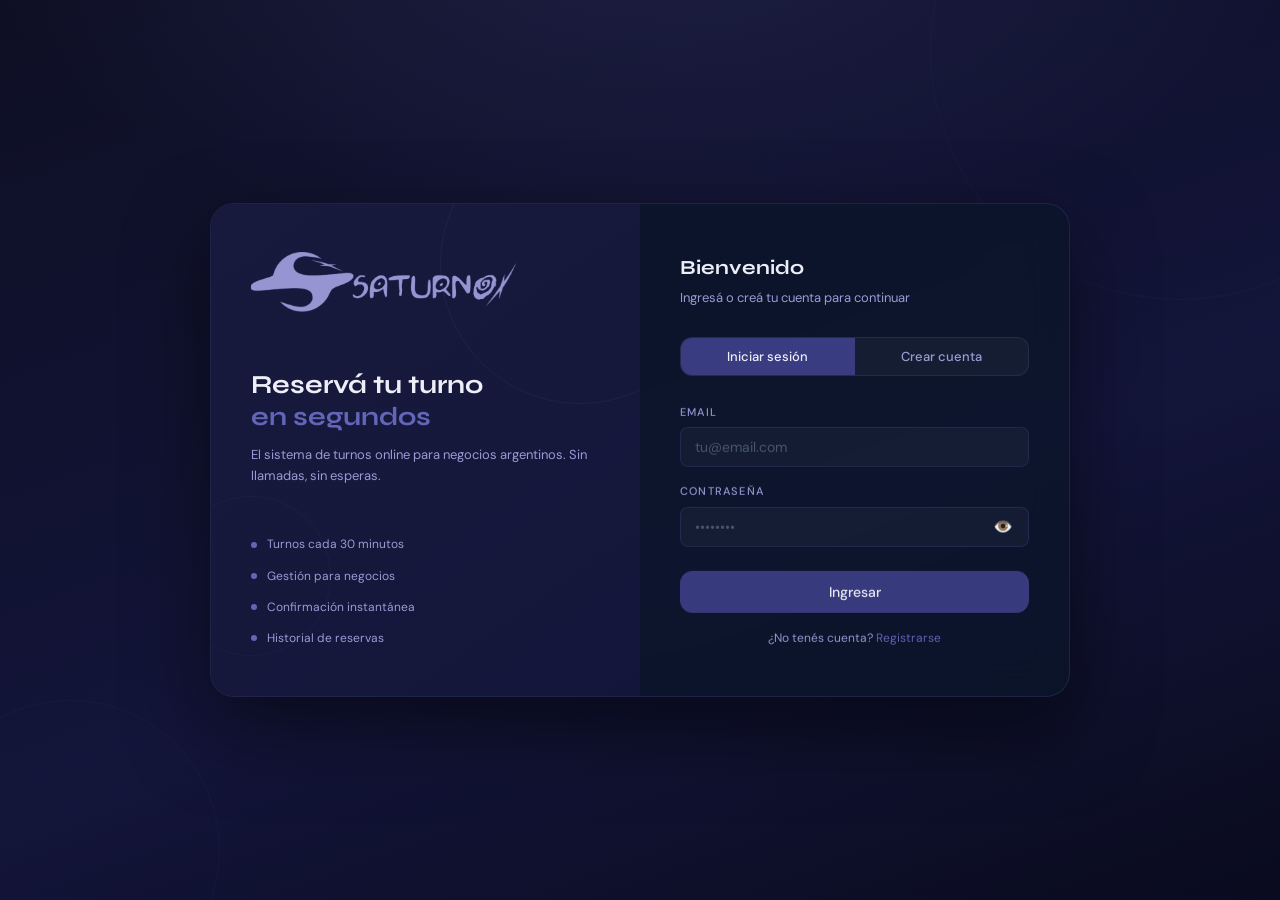
==== app.html @ 73ded489 "Add files via upload" ====
<!DOCTYPE html>
<html lang="es">
<head>
  <meta charset="UTF-8" />
  <meta name="viewport" content="width=device-width, initial-scale=1.0" />
  <title> – Mis Turnos</title>
  <link rel="stylesheet" href="styles.css" />
  <style>
    body { background: linear-gradient(160deg, var(--navy) 0%, var(--navy2) 60%, var(--navy3) 100%); }

    .hero { padding: 44px 40px 32px; position: relative; overflow: hidden; }
    .hero::before {
      content: ''; position: absolute; inset: 0;
      background: radial-gradient(ellipse 70% 50% at 50% 0%, rgba(99,102,184,.13) 0%, transparent 70%);
      pointer-events: none;
    }

    .hero-inner { position: relative; z-index: 1; max-width: 1100px; margin: 0 auto; }
    .hero-tag {
      display: inline-block; font-size: 10px; font-weight: 500; letter-spacing: 2px; text-transform: uppercase;
      color: var(--blue-400); background: rgba(99,102,184,.1); border: 1px solid rgba(99,102,184,.2);
      padding: 5px 14px; border-radius: 20px; margin-bottom: 14px;
    }
    .hero h1 { font-family: var(--font-display); font-size: clamp(26px,4vw,40px); font-weight: 700; color: var(--blue-400); margin-bottom: 8px; }
    .hero h1 em { color: var(--blue-50); font-style: normal; }
    .hero p { font-size: 14px; color: var(--blue-200); max-width: 460px; }

    /* NOTIF BANNER */
    .notif-banner {
      margin: 0 40px 0;max-width:1100px;
      background: rgba(239,159,39,.1); border: 1px solid rgba(239,159,39,.35);
      border-radius: var(--r-md); padding: 14px 18px;
      display: flex; align-items: center; gap: 14px;
      animation: slideDown .3s ease;
    }
    .notif-banner .nb-icon { font-size: 22px; flex-shrink:0; }
    .notif-banner .nb-text { flex:1; }
    .notif-banner .nb-title { font-size:14px;font-weight:600;color:var(--amber);margin-bottom:2px; }
    .notif-banner .nb-sub   { font-size:12px;color:rgba(239,159,39,.75); }
    .notif-banner .nb-btn {
      font-family:var(--font-body);font-size:12px;font-weight:500;
      padding:7px 14px;border-radius:16px;
      border:1px solid rgba(239,159,39,.4);background:rgba(239,159,39,.1);color:var(--amber);
      cursor:pointer;transition:all .2s;white-space:nowrap;
    }
    .notif-banner .nb-btn:hover { background:rgba(239,159,39,.2); }

    /* SEARCH */
    .search-section { background: rgba(255,255,255,.025); border-bottom: var(--border); padding: 20px 40px; }
    .search-inner { max-width: 1100px; margin: 0 auto; display: flex; gap: 10px; flex-wrap: wrap; align-items: center; }
    .search-wrap {
      flex: 1; min-width: 220px; display: flex; gap: 8px;
      background: rgba(255,255,255,.04); border: var(--border); border-radius: var(--r-md); padding: 6px;
    }
    .search-wrap input { flex: 1; background: transparent; border: none; outline: none; font-family: var(--font-body); font-size: 13px; color: var(--blue-50); padding: 4px 10px; }
    .search-wrap input::placeholder { color: rgba(181,212,244,.35); }
    .search-wrap button { background: var(--blue-600); color: var(--blue-50); border: none; border-radius: 8px; font-family: var(--font-body); font-size: 13px; font-weight: 500; padding: 8px 16px; cursor: pointer; transition: background .2s; }
    .search-wrap button:hover { background: var(--blue-700); }
    .cats { display: flex; gap: 6px; flex-wrap: wrap; }
    .cat-btn { font-family: var(--font-body); font-size: 12px; font-weight: 500; padding: 6px 14px; border-radius: 20px; border: 1px solid rgba(99,102,184,.2); background: transparent; color: var(--blue-200); cursor: pointer; transition: all .2s; }
    .cat-btn:hover, .cat-btn.active { background: var(--blue-600); border-color: var(--blue-600); color: var(--blue-50); }

    /* MAIN */
    .main { max-width: 1100px; margin: 0 auto; padding: 32px 40px; }
    .section-hdr { display: flex; align-items: center; justify-content: space-between; margin-bottom: 16px; }
    .section-ttl { font-family: var(--font-display); font-size: 13px; font-weight: 500; color: var(--blue-400); text-transform: uppercase; letter-spacing: 1.5px; }

    /* BIZ GRID */
    .biz-grid { display: grid; grid-template-columns: repeat(auto-fill, minmax(210px,1fr)); gap: 12px; margin-bottom: 28px; }
    .biz-card { background: var(--glass); border: var(--border); border-radius: var(--r-lg); padding: 20px; cursor: pointer; transition: all .22s; position: relative; overflow: hidden; }
    .biz-card::before { content: ''; position: absolute; top:0;left:0;right:0; height:2px; background: linear-gradient(90deg,transparent,rgba(99,102,184,.5),transparent); opacity:0; transition: opacity .2s; }
    .biz-card:hover { background: var(--glass-h); border-color: rgba(99,102,184,.38); transform: translateY(-3px); }
    .biz-card:hover::before { opacity:1; }
    .biz-card.selected { background: rgba(57,60,128,.18); border-color: var(--blue-400); }
    .biz-icon { width:42px;height:42px; border-radius:10px; background:rgba(99,102,184,.12); border:1px solid rgba(99,102,184,.18); display:flex;align-items:center;justify-content:center; font-size:20px; margin-bottom:12px; }
    .biz-name { font-family:var(--font-display);font-size:14px;font-weight:600;color:var(--blue-50);margin-bottom:3px; }
    .biz-type { font-size:11px;color:var(--blue-200);margin-bottom:8px; }
    .biz-meta { display:flex;gap:6px;flex-wrap:wrap; }

    /* BOOKING PANEL */
    .booking-panel { display:none; background:rgba(8,18,36,.7); border:var(--border); border-radius:var(--r-xl); padding:28px; margin-bottom:28px; animation: slideDown .25s ease; backdrop-filter: blur(10px); }
    .booking-panel.visible { display:block; }
    .panel-header { display:flex;align-items:flex-start;justify-content:space-between; margin-bottom:24px;gap:12px; }
    .panel-biz-name { font-family:var(--font-display);font-size:20px;font-weight:700;color:var(--blue-50);margin-bottom:3px; }
    .panel-biz-sub  { font-size:12px;color:var(--blue-200); }
    .sub-label { font-size:11px;font-weight:500;color:var(--blue-200);text-transform:uppercase;letter-spacing:1.5px;margin-bottom:10px; }

    /* DATES */
    .dates-row { display:flex;gap:8px;overflow-x:auto;padding-bottom:8px;margin-bottom:24px; }
    .date-pill { flex-shrink:0;min-width:52px; padding:10px 14px;border-radius:var(--r-sm); border:1px solid rgba(99,102,184,.2);background:transparent; cursor:pointer;text-align:center;transition:all .2s; }
    .date-pill.disabled { opacity:.3;cursor:not-allowed; }
    .date-pill:not(.disabled):hover { border-color:rgba(99,102,184,.5);background:rgba(99,102,184,.07); }
    .date-pill.active { background:var(--blue-600);border-color:var(--blue-600); }
    .date-pill .dow { font-size:10px;font-weight:500;color:var(--blue-200);text-transform:uppercase;letter-spacing:.5px;display:block; }
    .date-pill.active .dow { color:rgba(230,241,251,.6); }
    .date-pill .day { font-family:var(--font-display);font-size:18px;font-weight:700;color:var(--blue-50);display:block; }

    /* SLOTS */
    .slots-wrap { margin-bottom:24px; }
    .slots-grid { display:grid;grid-template-columns:repeat(auto-fill,minmax(70px,1fr));gap:7px; }
    .slot { padding:9px 4px;border-radius:8px; border:1px solid rgba(99,102,184,.15);background:transparent; color:var(--blue-100);font-size:12px;font-weight:500; cursor:pointer;text-align:center;transition:all .2s; font-family:var(--font-body); }
    .slot:hover:not(:disabled) { background:rgba(99,102,184,.12);border-color:rgba(99,102,184,.4); }
    .slot:disabled { opacity:.28;cursor:not-allowed;text-decoration:line-through; }
    .slot.active { background:var(--blue-600);border-color:var(--blue-400);color:var(--blue-50); }
    .no-slots { color:var(--blue-200);font-size:13px;padding:12px 0; }

    /* CONFIRM BAR */
    .confirm-bar { display:none;align-items:center;gap:14px; padding:16px 20px; background:rgba(57,60,128,.15); border:1px solid rgba(99,102,184,.28);border-radius:var(--r-md); }
    .confirm-bar.visible { display:flex; }
    .confirm-info { flex:1; }
    .confirm-info strong { color:var(--blue-50);font-size:15px;display:block;margin-bottom:2px; }
    .confirm-info small  { color:var(--blue-200);font-size:12px; }
    .btn-confirm { font-family:var(--font-body);font-size:14px;font-weight:500; padding:12px 24px;background:var(--blue-600);color:var(--blue-50); border:none;border-radius:var(--r-md);cursor:pointer;transition:background .2s;white-space:nowrap; }
    .btn-confirm:hover { background:var(--blue-700); }

    /* SUCCESS */
    .success-box { display:none;text-align:center;padding:24px; background:rgba(29,158,117,.1);border:1px solid var(--green-bd); border-radius:var(--r-md);margin-top:14px;animation:slideDown .25s ease; }
    .success-box.visible { display:block; }
    .success-box .suc-icon { font-size:36px;margin-bottom:8px; }
    .success-box p { color:var(--green);font-size:16px;font-weight:500;margin-bottom:4px; }
    .success-box small { color:var(--blue-200);font-size:13px; }

    /* APPOINTMENTS */
    .appt-list { display:flex;flex-direction:column;gap:10px; }
    .appt-card { display:flex;align-items:center;gap:16px; background:var(--glass);border:var(--border);border-radius:var(--r-md); padding:16px 20px;transition:background .2s; }
    .appt-card:hover { background:var(--glass-h); }
    .appt-card.cancelled-by-biz { border-color:rgba(239,159,39,.35);background:rgba(239,159,39,.04); }
    .appt-icon { font-size:24px;flex-shrink:0; }
    .appt-info { flex:1; }
    .appt-biz { font-family:var(--font-display);font-size:14px;font-weight:600;color:var(--blue-50);margin-bottom:2px; }
    .appt-time { font-size:12px;color:var(--blue-200); }
    .appt-reason { font-size:11px;color:var(--amber);margin-top:4px; }
    .appt-actions { display:flex;gap:6px;align-items:center; }
    .btn-cancel { font-family:var(--font-body);font-size:12px;font-weight:500; padding:6px 12px;border-radius:20px; border:1px solid var(--red-bd);background:var(--red-bg);color:var(--red); cursor:pointer;transition:all .2s; }
    .btn-cancel:hover { background:rgba(226,75,74,.2); }
    .empty-state { text-align:center;padding:40px;color:var(--blue-200);font-size:14px; }
    .empty-state .em-icon { font-size:40px;margin-bottom:12px; }

    /* STATS */
    .stats-row { display:flex;gap:12px;flex-wrap:wrap;margin-bottom:28px; }
    .stat-card { flex:1;min-width:130px; background:var(--glass);border:var(--border);border-radius:var(--r-md); padding:16px 20px; }
    .stat-num { font-family:var(--font-display);font-size:26px;font-weight:700;color:var(--blue-400);display:block; }
    .stat-lbl { font-size:11px;color:var(--blue-200);text-transform:uppercase;letter-spacing:1px; }

    @media (max-width:640px) {
      .hero,.search-section,.main { padding-left:16px;padding-right:16px; }
      .notif-banner { margin: 0 16px; }
      .biz-grid { grid-template-columns:1fr 1fr; }
      .booking-panel { padding:20px; }
      .confirm-bar { flex-direction:column;align-items:stretch; }
    }
  </style>
</head>
<body>

<nav class="navbar">
  <a href="app.html" class="logo"><img src="saturnox.png" alt="SaturnoX" style="height:40px;width:auto;filter:brightness(1.1);vertical-align:middle;" /></a>
  <div class="nav-right">
    <span style="font-size:13px;color:var(--blue-200);" id="navUser"></span>
    <button class="btn" onclick="showSection('mis-turnos')">Mis turnos</button>
    <button class="btn" onclick="showSection('buscar')">Buscar negocio</button>
    <button class="btn" onclick="showSection('mis-resenas')">Mis reseñas</button>
    <button class="btn danger" onclick="logout()">Salir</button>
  </div>
</nav>

<!-- NOTIFICATION BANNER (cancellation from business) -->
<div id="notifBanner" style="max-width:1100px;margin:20px auto 0;padding:0 40px;display:none;">
  <div class="notif-banner">
    <div class="nb-icon">🔔</div>
    <div class="nb-text">
      <div class="nb-title" id="notifTitle"></div>
      <div class="nb-sub" id="notifSub"></div>
    </div>
    <button class="nb-btn" onclick="viewCancelledTurnos()">Ver mis turnos</button>
    <button class="nb-btn" onclick="dismissNotifs()" style="margin-left:4px;">✕</button>
  </div>
</div>

<div class="hero">
  <div class="hero-inner">
    <div class="hero-tag">Panel de usuario</div>
    <h1>Hola, <em id="heroName">...</em></h1>
    <p>Reservá turnos en tus negocios favoritos o consultá tus reservas activas.</p>
  </div>
</div>

<div class="search-section" id="searchSection">
  <div class="search-inner">
    <div class="search-wrap">
      <input type="text" id="searchInput" placeholder="Buscar negocio o rubro..." oninput="renderBiz()" />
      <button onclick="applyFilters()">Buscar</button>
    </div>
    <div class="cats">
      <button class="cat-btn active" onclick="filterCat(this,'all')">Todos</button>
      <button class="cat-btn" onclick="filterCat(this,'salud')">Salud</button>
      <button class="cat-btn" onclick="filterCat(this,'belleza')">Belleza</button>
      <button class="cat-btn" onclick="filterCat(this,'veterinaria')">Veterinaria</button>
      <button class="cat-btn" onclick="filterCat(this,'profesional')">Profesional</button>
      <button class="cat-btn" onclick="filterCat(this,'fitness')">Fitness</button>
      <button class="cat-btn" onclick="filterCat(this,'educacion')">Educación</button>
      <button class="cat-btn" onclick="filterCat(this,'otro')">Otros</button>
    </div>
  </div>
</div>

<div class="main">

  <!-- BUSCAR -->
  <div id="sec-buscar">
    <div class="section-hdr" style="margin-bottom:16px;">
      <div class="section-ttl">Negocios disponibles</div>
    </div>
    <div class="biz-grid" id="bizGrid"></div>

    <div class="booking-panel" id="bookingPanel">
      <div class="panel-header">
        <div>
          <div class="panel-biz-name" id="panelName"></div>
          <div class="panel-biz-sub"  id="panelSub"></div>
          <div id="panelPhone" style="font-size:13px;color:var(--blue-200);margin-top:6px;display:none;"></div>
          <div id="panelDesc" style="font-size:16px;color:var(--amber);margin-top:5px;line-height:1.55;display:none;"><h3>Descripción:</h3></div>
        </div>
        <button class="btn" onclick="closePanel()">✕ Cerrar</button>
      </div>

      <div class="sub-label">Elegí el día</div>
      <div class="dates-row" id="datePicker"></div>

      <div class="slots-wrap">
        <div class="sub-label" id="slotsLabel">Horarios</div>
        <div class="slots-grid" id="slotsGrid"></div>
      </div>

      <div class="confirm-bar" id="confirmBar">
        <div class="confirm-info">
          <strong id="confirmSlot"></strong>
          <small id="confirmDate"></small>
        </div>
        <!-- RESERVA PARA OTRA PERSONA -->
        <div id="thirdPartyToggleRow" style="margin-bottom:12px;padding:12px 14px;background:rgba(99,102,184,.06);border:1px solid rgba(99,102,184,.15);border-radius:var(--r-md);">
          <div style="display:flex;align-items:center;gap:12px;cursor:pointer;user-select:none;" onclick="toggleThirdParty()">
            <div id="tpToggleTrack" style="position:relative;width:40px;height:22px;border-radius:11px;background:rgba(99,102,184,.15);border:1px solid rgba(99,102,184,.2);transition:all .25s;flex-shrink:0;">
              <div id="tpToggleThumb" style="position:absolute;top:3px;left:3px;width:14px;height:14px;border-radius:50%;background:var(--blue-200);transition:all .25s;"></div>
            </div>
            <span style="font-size:13px;color:var(--blue-100);" id="tpToggleLabel">¿Reservar para otra persona?</span>
          </div>
          <div id="thirdPartyFields" style="display:none;margin-top:12px;animation:slideDown .2s ease;">
            <div class="form-row" style="gap:10px;">
              <div class="form-group" style="flex:1;margin-bottom:0;">
                <label class="form-label" style="font-size:12px;">Nombre y apellido *</label>
                <input class="form-input" type="text" id="tpName" placeholder="Ej: Ana García" style="font-size:13px;" />
              </div>
              <div class="form-group" style="flex:1;margin-bottom:0;">
                <label class="form-label" style="font-size:12px;">DNI *</label>
                <input class="form-input" type="text" id="tpDni" placeholder="Ej: 30456789" maxlength="8" style="font-size:13px;" oninput="this.value=this.value.replace(/\D/g,'')" />
              </div>
            </div>
          </div>
        </div>
        <button class="btn-confirm" onclick="confirmBooking()">Confirmar turno →</button>
      </div>

      <!-- INFO SEÑA -->
      <div id="depositInfoBox" style="display:none;margin-top:16px;padding:16px 20px;background:rgba(239,159,39,.07);border:1px solid rgba(239,159,39,.3);border-radius:var(--r-md);">
        <div style="font-size:12px;font-weight:600;color:#e0993a;text-transform:uppercase;letter-spacing:1px;margin-bottom:10px;">💳 Este turno requiere seña</div>
        <div style="font-size:13px;color:var(--blue-100);line-height:2;">
          <div>Monto: <strong id="depositAmtLabel" style="color:var(--blue-50);"></strong></div>
          <div>Titular: <strong id="depositHolderLabel" style="color:var(--blue-50);"></strong></div>
          <div style="display:flex;align-items:center;gap:8px;flex-wrap:wrap;">
            Alias/CVU: <strong id="depositAliasLabel" style="color:var(--blue-50);"></strong>
            <button onclick="copyAlias()" style="background:rgba(99,102,184,.15);border:1px solid rgba(99,102,184,.2);border-radius:6px;color:var(--blue-200);font-size:11px;padding:2px 8px;cursor:pointer;">Copiar</button>
          </div>
          <div>Enviar comprobante a: <strong id="depositPhoneLabel" style="color:var(--blue-50);"></strong></div>
        </div>
        <p style="font-size:11px;color:var(--blue-200);margin-top:8px;">Una vez realizada la transferencia, enviá el comprobante al número indicado.</p>
      </div>

      <div class="success-box" id="successBox">
        <div class="suc-icon">✓</div>
        <p>¡Turno confirmado!</p>
        <small id="successDetail"></small>
        <br><br>
        <button class="btn primary" onclick="showSection('mis-turnos')">Ver mis turnos</button>
      </div>
    </div>
  </div>

  <!-- MIS TURNOS -->
  <div id="sec-mis-turnos" class="hidden">
    <div class="section-hdr" style="margin-bottom:20px;">
      <div class="section-ttl">Mis reservas</div>
      <button class="btn primary" onclick="showSection('buscar')">+ Nuevo turno</button>
    </div>

    <div class="stats-row" id="statsRow"></div>

    <!-- FILTER TABS -->
    <div style="display:flex;gap:6px;margin-bottom:16px;flex-wrap:wrap;" id="apptFilters">
      <button class="cat-btn active" onclick="filterAppts(this,'all')">Todos</button>
      <button class="cat-btn" onclick="filterAppts(this,'active')">Activos</button>
      <button class="cat-btn" onclick="filterAppts(this,'cancelled')">Cancelados</button>
    </div>

    <div id="apptList" class="appt-list"></div>
  </div>

  <!-- RESEÑAS -->
  <div id="sec-mis-resenas" class="hidden">
    <div class="section-hdr" style="margin-bottom:20px;">
      <div class="section-ttl">Mis reseñas</div>
    </div>
    <p style="font-size:13px;color:var(--blue-200);margin-bottom:20px;">Calificá los negocios donde reservaste turnos. Tu opinión ayuda a otros usuarios.</p>
    <div id="resenasList" style="display:flex;flex-direction:column;gap:14px;"></div>
  </div>

</div>

<!-- MODAL CANCELAR TURNO (usuario) -->
<div id="cancelApptModal" style="display:none;position:fixed;inset:0;background:rgba(0,0,0,.65);backdrop-filter:blur(6px);z-index:1000;align-items:center;justify-content:center;padding:20px;">
  <div style="background:var(--navy2);border:1px solid rgba(239,80,80,.25);border-radius:var(--r-xl);padding:32px;max-width:420px;width:100%;box-shadow:0 24px 60px rgba(0,0,0,.5);">
    <div style="font-size:36px;text-align:center;margin-bottom:12px;">⚠️</div>
    <h3 style="font-family:var(--font-display);font-size:18px;font-weight:700;color:var(--blue-50);text-align:center;margin-bottom:8px;">Cancelar turno</h3>
    <div id="cancelApptDetail" style="background:rgba(255,255,255,.04);border:var(--border);border-radius:var(--r-md);padding:14px 16px;margin-bottom:16px;text-align:center;">
      <div id="cancelApptBizName" style="font-family:var(--font-display);font-size:15px;font-weight:600;color:var(--blue-50);margin-bottom:4px;"></div>
      <div id="cancelApptDateTime" style="font-size:13px;color:var(--blue-200);"></div>
    </div>
    <p style="font-size:13px;color:var(--blue-200);text-align:center;margin-bottom:22px;">Esta acción no se puede deshacer. ¿Confirmás la cancelación?</p>
    <div style="display:flex;gap:10px;">
      <button class="btn danger lg" style="flex:1;" onclick="confirmCancelApptUser()">Sí, cancelar turno</button>
      <button class="btn lg" style="flex:1;" onclick="closeCancelApptModal()">Volver</button>
    </div>
  </div>
</div>

<!-- MODAL ELIMINAR RESEÑA -->
<div id="deleteReviewModal" style="display:none;position:fixed;inset:0;background:rgba(0,0,0,.65);backdrop-filter:blur(6px);z-index:1000;align-items:center;justify-content:center;padding:20px;">
  <div style="background:var(--navy2);border:1px solid rgba(239,80,80,.25);border-radius:var(--r-xl);padding:32px;max-width:400px;width:100%;box-shadow:0 24px 60px rgba(0,0,0,.5);text-align:center;">
    <div style="width:56px;height:56px;background:rgba(239,80,80,.12);border:1px solid rgba(239,80,80,.3);border-radius:50%;display:flex;align-items:center;justify-content:center;margin:0 auto 16px;font-size:24px;">🗑️</div>
    <h3 style="font-family:var(--font-display);font-size:18px;font-weight:700;color:var(--blue-50);margin-bottom:8px;">Eliminar reseña</h3>
    <p style="font-size:13px;color:var(--blue-200);margin-bottom:24px;line-height:1.6;">¿Estás seguro de que querés eliminar tu reseña?<br>Esta acción no se puede deshacer.</p>
    <div style="display:flex;gap:10px;">
      <button class="btn danger lg" style="flex:1;" onclick="confirmDeleteReview()">Sí, eliminar</button>
      <button class="btn lg" style="flex:1;" onclick="closeDeleteReviewModal()">Cancelar</button>
    </div>
  </div>
</div>

<!-- MODAL RESEÑA -->
<div id="reviewModal" style="display:none;position:fixed;inset:0;background:rgba(0,0,0,.6);backdrop-filter:blur(4px);z-index:1000;display:none;align-items:center;justify-content:center;padding:20px;">
  <div style="background:var(--navy2);border:var(--border);border-radius:var(--r-xl);padding:32px;max-width:460px;width:100%;">
    <h3 style="font-family:var(--font-display);font-size:18px;font-weight:700;color:var(--blue-50);margin-bottom:4px;" id="reviewModalTitle">Calificar negocio</h3>
    <p style="font-size:13px;color:var(--blue-200);margin-bottom:20px;" id="reviewModalSub"></p>
    <div style="margin-bottom:20px;">
      <div style="font-size:12px;color:var(--blue-200);margin-bottom:10px;text-transform:uppercase;letter-spacing:1px;font-weight:500;">Calificación</div>
      <div style="display:flex;gap:8px;" id="starSelector">
        <span class="review-star" data-v="1" onclick="setReviewStar(1)" style="font-size:28px;cursor:pointer;transition:transform .1s;filter:grayscale(1) opacity(.4);">★</span>
        <span class="review-star" data-v="2" onclick="setReviewStar(2)" style="font-size:28px;cursor:pointer;transition:transform .1s;filter:grayscale(1) opacity(.4);">★</span>
        <span class="review-star" data-v="3" onclick="setReviewStar(3)" style="font-size:28px;cursor:pointer;transition:transform .1s;filter:grayscale(1) opacity(.4);">★</span>
        <span class="review-star" data-v="4" onclick="setReviewStar(4)" style="font-size:28px;cursor:pointer;transition:transform .1s;filter:grayscale(1) opacity(.4);">★</span>
        <span class="review-star" data-v="5" onclick="setReviewStar(5)" style="font-size:28px;cursor:pointer;transition:transform .1s;filter:grayscale(1) opacity(.4);">★</span>
      </div>
    </div>
    <div style="margin-bottom:20px;">
      <div style="font-size:12px;color:var(--blue-200);margin-bottom:8px;text-transform:uppercase;letter-spacing:1px;font-weight:500;">Comentario (opcional)</div>
      <textarea id="reviewComment" style="width:100%;min-height:90px;background:rgba(255,255,255,.04);border:var(--border);border-radius:var(--r-md);padding:10px 14px;font-family:var(--font-body);font-size:13px;color:var(--blue-50);resize:vertical;outline:none;box-sizing:border-box;" placeholder="Contá tu experiencia..."></textarea>
    </div>
    <div id="reviewAlert" style="font-size:12px;color:#e05d5d;margin-bottom:12px;display:none;"></div>
    <div style="display:flex;gap:10px;">
      <button class="btn primary lg" onclick="submitReview()">Guardar reseña</button>
      <button class="btn" onclick="closeReviewModal()">Cancelar</button>
    </div>
  </div>
</div>

<div class="toast-container" id="toastContainer"></div>

<script src="app.js"></script>
<script>
  let currentUser, selectedBiz=null, selectedDate=null, selectedSlot=null, currentCat='all', apptFilter='all';

  window.onload = function() {
    currentUser = requireAuth('user');
    if (!currentUser) return;
    document.getElementById('navUser').textContent = currentUser.name + ' ' + currentUser.lastName;
    document.getElementById('heroName').textContent = currentUser.name;
    checkPendingNotifs();
    renderBiz();
    showSection('buscar');
  };

  /* ── NOTIFICACIONES DE CANCELACIÓN POR NEGOCIO ── */
  function checkPendingNotifs() {
    const pending = DB.getPendingNotifs(currentUser.id);
    if (!pending.length) return;
    const n = pending.length;
    document.getElementById('notifTitle').textContent = `${n} turno${n>1?'s':''} cancelado${n>1?'s':''} por el negocio`;
    const names = [...new Set(pending.map(a=>a.bizName))].join(', ');
    document.getElementById('notifSub').textContent = `De: ${names}. Podés reservar un nuevo turno.`;
    document.getElementById('notifBanner').style.display = 'block';
  }

  function dismissNotifs() {
    DB.markAllNotified(currentUser.id);
    document.getElementById('notifBanner').style.display = 'none';
  }

  function viewCancelledTurnos() {
    DB.markAllNotified(currentUser.id);
    document.getElementById('notifBanner').style.display = 'none';
    showSection('mis-turnos');
    // Activate "Cancelados" filter
    document.querySelectorAll('#apptFilters .cat-btn').forEach(b=>b.classList.remove('active'));
    document.querySelectorAll('#apptFilters .cat-btn')[2].classList.add('active');
    apptFilter = 'cancelled';
    renderMyAppointments();
  }

  /* ── SECTIONS ── */
  function showSection(sec) {
    document.getElementById('sec-buscar').classList.toggle('hidden', sec !== 'buscar');
    document.getElementById('sec-mis-turnos').classList.toggle('hidden', sec !== 'mis-turnos');
    document.getElementById('sec-mis-resenas').classList.toggle('hidden', sec !== 'mis-resenas');
    document.getElementById('searchSection').classList.toggle('hidden', sec !== 'buscar');
    if (sec === 'mis-turnos') renderMyAppointments();
    if (sec === 'buscar') { closePanel(); renderBiz(); }
    if (sec === 'mis-resenas') renderMisResenas();
  }

  /* ── NEGOCIOS ── */
  function renderBiz() {
    const q = (document.getElementById('searchInput').value || '').toLowerCase();
    let list = DB.getBusinesses().filter(b => b.active);
    if (currentCat !== 'all') list = list.filter(b => b.category === currentCat);
    if (q) list = list.filter(b => b.name.toLowerCase().includes(q) || b.type.toLowerCase().includes(q));

    // Ordenar por promedio de reseñas (mayor primero, sin reseñas al final)
    list.sort((a, b) => {
      const rA = parseFloat(DB.getBizAvgRating(a.id)) || 0;
      const rB = parseFloat(DB.getBizAvgRating(b.id)) || 0;
      return rB - rA;
    });

    const grid = document.getElementById('bizGrid');
    if (!list.length) {
      grid.innerHTML = '<p style="color:var(--blue-200);grid-column:1/-1;padding:20px 0;">No se encontraron negocios.</p>';
      return;
    }
    grid.innerHTML = list.map(b => {
      const avg = DB.getBizAvgRating(b.id);
      return `
      <div class="biz-card ${selectedBiz && selectedBiz.id===b.id?'selected':''}" onclick="selectBiz(${b.id})">
        <div class="biz-icon">${b.icon||'🏪'}</div>
        <div class="biz-name">${b.name}</div>
        <div class="biz-type">${b.type}${b.address?' · '+b.address:''}</div>
        ${b.desc ? `<div style="font-size:14px;color:var(--amber);margin-bottom:8px;line-height:1.5;display:-webkit-box;-webkit-line-clamp:2;-webkit-box-orient:vertical;overflow:hidden;">${b.desc}</div>` : ''}
        <div class="biz-meta">
          <span class="badge green">Disponible</span>
          <span class="badge">${b.startTime}–${b.endTime}</span>
          ${b.startTime2 && b.endTime2 ? `<span class="badge">${b.startTime2}–${b.endTime2}</span>` : ''}
          ${avg ? `<span class="badge" style="color:#f5c842;border-color:rgba(245,200,66,.25);background:rgba(245,200,66,.08);">⭐ ${avg}</span>` : ''}
        </div>
      </div>
    `}).join('');
  }

  function filterCat(btn, cat) {
    currentCat = cat;
    document.querySelectorAll('.cats .cat-btn').forEach(b => b.classList.remove('active'));
    btn.classList.add('active');
    closePanel(); renderBiz();
  }

  function applyFilters() { closePanel(); renderBiz(); }

  document.addEventListener('keydown', e => {
    if (e.key === 'Enter' && document.activeElement.id === 'searchInput') applyFilters();
  });

  /* ── SELECT BIZ ── */
  function selectBiz(id) {
    selectedBiz = DB.getBusinesses().find(b => b.id === id);
    selectedDate = null; selectedSlot = null;

    document.getElementById('panelName').textContent = selectedBiz.name;
    document.getElementById('panelSub').textContent  = selectedBiz.type + (selectedBiz.address ? '  ·  '+selectedBiz.address : '') + '  ·  '+selectedBiz.startTime+' – '+selectedBiz.endTime + (selectedBiz.startTime2 && selectedBiz.endTime2 ? '  |  '+selectedBiz.startTime2+' – '+selectedBiz.endTime2 : '');
    // Teléfono de contacto
    const phoneEl = document.getElementById('panelPhone');
    if (selectedBiz.phone) {
      phoneEl.innerHTML = `📞 Cualquier consulta al <strong style="color:var(--blue-50);">${selectedBiz.phone}</strong>`;
      phoneEl.style.display = 'block';
    } else {
      phoneEl.style.display = 'none';
    }
    const descEl = document.getElementById('panelDesc');
    if (selectedBiz.desc) { descEl.textContent = selectedBiz.desc; descEl.style.display = 'block'; }
    else { descEl.style.display = 'none'; }
    document.getElementById('successBox').classList.remove('visible');
    document.getElementById('confirmBar').classList.remove('visible');

    const dates = Dates.getNext(14);
    const dp = document.getElementById('datePicker');
    dp.innerHTML = dates.map((d,i) => {
      const work = selectedBiz.workDays ? selectedBiz.workDays.includes(d.weekday) : true;
      return `<div class="date-pill ${!work?'disabled':''} ${i===0&&work?'active':''}"
        ${work ? `onclick="selectDate(this,'${d.key}','${d.dow} ${d.day} de ${d.month}')"` : 'title="Cerrado"'}>
        <span class="dow">${d.dow}</span>
        <span class="day">${d.day}</span>
      </div>`;
    }).join('');

    const firstWork = dates.find(d => selectedBiz.workDays ? selectedBiz.workDays.includes(d.weekday) : true);
    if (firstWork) {
      selectedDate = { key: firstWork.key, label: `${firstWork.dow} ${firstWork.day} de ${firstWork.month}` };
      renderSlots();
    }

    const panel = document.getElementById('bookingPanel');
    panel.classList.add('visible');
    setTimeout(() => panel.scrollIntoView({ behavior:'smooth', block:'nearest' }), 50);
    renderBiz();
  }

  function selectDate(el, key, label) {
    document.querySelectorAll('.date-pill').forEach(p => p.classList.remove('active'));
    el.classList.add('active');
    selectedDate = { key, label };
    selectedSlot = null;
    renderSlots();
    document.getElementById('confirmBar').classList.remove('visible');
  }

  function renderSlots() {
    if (!selectedBiz || !selectedDate) return;
    let allSlots = DB.generateSlots(selectedBiz.startTime, selectedBiz.endTime, selectedBiz.interval||30);
    if (selectedBiz.startTime2 && selectedBiz.endTime2) {
      allSlots = allSlots.concat(DB.generateSlots(selectedBiz.startTime2, selectedBiz.endTime2, selectedBiz.interval||30));
    }

    // Filter out past slots for today
    const now = new Date();
    const todayKey = now.toLocaleDateString('es-AR');
    if (selectedDate.key === todayKey) {
      const nowMinutes = now.getHours() * 60 + now.getMinutes();
      allSlots = allSlots.filter(t => {
        const [hh, mm] = t.split(':').map(Number);
        return hh * 60 + mm > nowMinutes;
      });
    }

    const taken = allSlots.filter(t => DB.isTaken(selectedBiz.id, selectedDate.key, t));
    const avail = allSlots.length - taken.length;

    document.getElementById('slotsLabel').textContent = `Horarios disponibles (${avail} libres de ${allSlots.length})`;
    if (!allSlots.length) {
      const now2 = new Date();
      const todayKey2 = now2.toLocaleDateString('es-AR');
      const msg = selectedDate.key === todayKey2
        ? 'No quedan turnos disponibles para hoy. Probá con otro día.'
        : 'Sin horarios configurados.';
      document.getElementById('slotsGrid').innerHTML = `<p class="no-slots">${msg}</p>`;
      return;
    }
    document.getElementById('slotsGrid').innerHTML = allSlots.map(t => {
      const isTaken = DB.isTaken(selectedBiz.id, selectedDate.key, t);
      return `<button class="slot ${selectedSlot===t?'active':''}"
        onclick="${isTaken ? '' : `pickSlot(this,'${t}')`}"
        ${isTaken ? 'disabled' : ''} title="${isTaken?'Ocupado':'Disponible'}">
        ${t}
      </button>`;
    }).join('');
  }

  function pickSlot(el, time) {
    selectedSlot = time;
    document.querySelectorAll('.slot').forEach(s => s.classList.remove('active'));
    el.classList.add('active');
    document.getElementById('confirmSlot').textContent = time + ' hs  —  ' + selectedBiz.name;
    document.getElementById('confirmDate').textContent = selectedDate.label;
    document.getElementById('confirmBar').classList.add('visible');
    document.getElementById('successBox').classList.remove('visible');
    // Mostrar info de seña si aplica
    const depBox = document.getElementById('depositInfoBox');
    if (selectedBiz.requireDeposit) {
      document.getElementById('depositAmtLabel').textContent = '$ ' + Number(selectedBiz.depositAmount).toLocaleString('es-AR');
      document.getElementById('depositHolderLabel').textContent = selectedBiz.depositHolder;
      document.getElementById('depositAliasLabel').textContent = selectedBiz.depositAlias;
      document.getElementById('depositPhoneLabel').textContent = selectedBiz.depositPhone || '–';
      depBox.style.display = 'block';
    } else {
      depBox.style.display = 'none';
    }
  }

  function copyAlias() {
    if (!selectedBiz) return;
    navigator.clipboard.writeText(selectedBiz.depositAlias).then(() => Toast.show('Alias copiado al portapapeles', 'success'));
  }

  /* ── RESEÑAS ── */
  let reviewBizId = null, reviewStars = 0;

  function renderMisResenas() {
    // Negocios donde el usuario tuvo al menos un turno confirmado
    const appts = DB.getUserAppointments(currentUser.id).filter(a => a.status === 'confirmed' || a.status === 'cancelled');
    const bizMap = {};
    const allBiz = DB.getBusinesses();
    appts.forEach(a => {
      if (!bizMap[a.bizId]) {
        const liveBiz = allBiz.find(b => b.id === a.bizId);
        bizMap[a.bizId] = {
          id:   a.bizId,
          name: liveBiz ? liveBiz.name : a.bizName,
          icon: liveBiz ? (liveBiz.icon || '🏪') : (a.bizIcon || '🏪'),
          desc: liveBiz ? (liveBiz.desc || '') : ''
        };
      }
    });
    const bizList = Object.values(bizMap);
    const container = document.getElementById('resenasList');
    if (!bizList.length) {
      container.innerHTML = `<div class="empty-state"><div class="em-icon">⭐</div><p>Reservá un turno para poder dejar una reseña.</p></div>`;
      return;
    }
    container.innerHTML = bizList.map(b => {
      const existing = DB.getUserReview(currentUser.id, b.id);
      const avg = DB.getBizAvgRating(b.id);
      const starsHtml = [1,2,3,4,5].map(i =>
        `<span style="color:${i<=(existing?.rating||0)?'#f5c842':'rgba(99,102,184,.25)'};font-size:18px;">★</span>`
      ).join('');
      return `<div style="background:var(--glass);border:var(--border);border-radius:var(--r-lg);padding:18px 20px;display:flex;align-items:flex-start;gap:14px;flex-wrap:wrap;">
        <div style="font-size:28px;">${b.icon}</div>
        <div style="flex:1;min-width:180px;">
          <div style="font-family:var(--font-display);font-size:15px;font-weight:600;color:var(--blue-50);margin-bottom:2px;">${b.name}</div>
          ${b.desc ? `<div style="font-size:11px;color:var(--blue-200);margin-bottom:4px;line-height:1.5;">${b.desc}</div>` : ''}
          ${avg ? `<div style="font-size:12px;color:var(--blue-200);">Promedio del negocio: ⭐ ${avg}</div>` : ''}
          ${existing ? `<div style="margin-top:8px;">${starsHtml}<div style="font-size:12px;color:var(--blue-200);margin-top:4px;">${existing.comment || '<em>Sin comentario</em>'}</div></div>` : '<div style="font-size:12px;color:var(--blue-200);margin-top:4px;">Aún no dejaste una reseña</div>'}
        </div>
        <div style="display:flex;gap:8px;flex-shrink:0;">
          <button class="btn primary" onclick="openReviewModal(${b.id},'${b.name.replace(/'/g,"\\'")}','${b.icon}')">${existing ? 'Editar reseña' : 'Dejar reseña'}</button>
          ${existing ? `<button class="btn danger" onclick="deleteMyReview(${b.id})">Eliminar</button>` : ''}
        </div>
      </div>`;
    }).join('');
  }

  function openReviewModal(bizId, bizName, bizIcon) {
    reviewBizId = bizId;
    const existing = DB.getUserReview(currentUser.id, bizId);
    reviewStars = existing?.rating || 0;
    document.getElementById('reviewModalTitle').textContent = bizIcon + ' ' + bizName;
    document.getElementById('reviewModalSub').textContent = 'Tu opinión sobre este negocio';
    document.getElementById('reviewComment').value = existing?.comment || '';
    document.getElementById('reviewAlert').style.display = 'none';
    updateStarDisplay(reviewStars);
    document.getElementById('reviewModal').style.display = 'flex';
  }

  function closeReviewModal() {
    document.getElementById('reviewModal').style.display = 'none';
    reviewBizId = null; reviewStars = 0;
  }

  function setReviewStar(n) {
    reviewStars = n;
    updateStarDisplay(n);
  }

  function updateStarDisplay(n) {
    document.querySelectorAll('.review-star').forEach(s => {
      const v = parseInt(s.dataset.v);
      s.style.filter = v <= n ? 'none' : 'grayscale(1) opacity(.4)';
      s.style.color = v <= n ? '#f5c842' : '';
      s.style.transform = v === n ? 'scale(1.2)' : 'scale(1)';
    });
  }

  function submitReview() {
    if (!reviewStars) {
      const a = document.getElementById('reviewAlert');
      a.textContent = 'Seleccioná al menos una estrella.';
      a.style.display = 'block'; return;
    }
    const comment = document.getElementById('reviewComment').value.trim();
    const existing = DB.getUserReview(currentUser.id, reviewBizId);
    const review = {
      id: existing?.id || Date.now(),
      userId: currentUser.id,
      userName: currentUser.name + ' ' + currentUser.lastName,
      bizId: reviewBizId,
      rating: reviewStars,
      comment,
      createdAt: existing?.createdAt || new Date().toISOString(),
      updatedAt: new Date().toISOString()
    };
    DB.saveReview(review);
    closeReviewModal();
    Toast.show('Reseña guardada. ¡Gracias!', 'success');
    renderMisResenas();
  }

  let deletingReviewBizId = null;
  function deleteMyReview(bizId) {
    const r = DB.getUserReview(currentUser.id, bizId);
    if (!r) return;
    deletingReviewBizId = bizId;
    document.getElementById('deleteReviewModal').style.display = 'flex';
  }
  function closeDeleteReviewModal() {
    deletingReviewBizId = null;
    document.getElementById('deleteReviewModal').style.display = 'none';
  }
  function confirmDeleteReview() {
    if (!deletingReviewBizId) return;
    const r = DB.getUserReview(currentUser.id, deletingReviewBizId);
    if (r) { DB.deleteReview(r.id); Toast.show('Reseña eliminada.', 'info'); }
    closeDeleteReviewModal();
    renderMisResenas();
  }

  function toggleThirdParty(forceValue) {
    const fields = document.getElementById('thirdPartyFields');
    const track  = document.getElementById('tpToggleTrack');
    const thumb  = document.getElementById('tpToggleThumb');
    const label  = document.getElementById('tpToggleLabel');
    const active = forceValue !== undefined ? forceValue : fields.style.display === 'none';
    fields.style.display = active ? 'block' : 'none';
    track.style.background  = active ? 'var(--blue-600)' : 'rgba(99,102,184,.15)';
    track.style.borderColor = active ? 'var(--blue-600)' : 'rgba(99,102,184,.2)';
    thumb.style.transform   = active ? 'translateX(18px)' : 'translateX(0)';
    thumb.style.background  = active ? '#fff' : 'var(--blue-200)';
    label.textContent       = active ? 'Reservando para otra persona' : '¿Reservar para otra persona?';
    if (!active) {
      document.getElementById('tpName').value = '';
      document.getElementById('tpDni').value  = '';
    }
  }

  function confirmBooking() {
    if (!selectedBiz || !selectedDate || !selectedSlot) return;
    if (DB.isTaken(selectedBiz.id, selectedDate.key, selectedSlot)) {
      Toast.show('Ese horario ya fue tomado. Elegí otro.', 'error');
      renderSlots(); return;
    }
    // Validar tercero
    const tpActive = document.getElementById('thirdPartyFields').style.display !== 'none';
    let thirdPartyName = '', thirdPartyDni = '';
    if (tpActive) {
      thirdPartyName = document.getElementById('tpName').value.trim();
      thirdPartyDni  = document.getElementById('tpDni').value.trim();
      if (!thirdPartyName || !thirdPartyDni) {
        Toast.show('Completá el nombre y DNI de la otra persona.', 'error'); return;
      }
      if (!/^\d{6,8}$/.test(thirdPartyDni)) {
        Toast.show('El DNI debe tener entre 6 y 8 dígitos.', 'error'); return;
      }
    }
    const appt = {
      id: Date.now(),
      userId: currentUser.id,
      userName: currentUser.name + ' ' + currentUser.lastName,
      bizId: selectedBiz.id,
      bizName: selectedBiz.name,
      bizIcon: selectedBiz.icon || '🏪',
      date: selectedDate.key,
      dateLabel: selectedDate.label,
      time: selectedSlot,
      status: 'confirmed',
      createdAt: new Date().toISOString(),
      requireDeposit:  selectedBiz.requireDeposit  || false,
      depositAmount:   selectedBiz.depositAmount   || 0,
      depositHolder:   selectedBiz.depositHolder   || '',
      depositAlias:    selectedBiz.depositAlias    || '',
      depositPhone:    selectedBiz.depositPhone    || '',
      forThirdParty:   tpActive,
      thirdPartyName:  tpActive ? thirdPartyName : '',
      thirdPartyDni:   tpActive ? thirdPartyDni  : '',
    };
    DB.saveAppointment(appt);
    const who = tpActive ? ` · Para: ${thirdPartyName}` : '';
    document.getElementById('successDetail').textContent = selectedBiz.name+' · '+selectedSlot+' hs · '+selectedDate.label+who;
    document.getElementById('confirmBar').classList.remove('visible');
    document.getElementById('successBox').classList.add('visible');
    Toast.show('¡Turno reservado con éxito!', 'success');
    selectedSlot = null;
    // Reset tercero
    if (tpActive) toggleThirdParty(false);
    renderSlots();
  }

  function closePanel() {
    document.getElementById('bookingPanel').classList.remove('visible');
    selectedBiz = null; renderBiz();
  }

  /* ── MIS TURNOS ── */
  function filterAppts(btn, filter) {
    apptFilter = filter;
    document.querySelectorAll('#apptFilters .cat-btn').forEach(b=>b.classList.remove('active'));
    btn.classList.add('active');
    renderMyAppointments();
  }

  function renderMyAppointments() {
    const appts = DB.getUserAppointments(currentUser.id);
    const active    = appts.filter(a => a.status === 'confirmed');
    const cancelled = appts.filter(a => a.status.startsWith('cancel'));
    const cancelByBiz = cancelled.filter(a => a.cancelledBy === 'business');

    document.getElementById('statsRow').innerHTML = `
      <div class="stat-card"><span class="stat-num">${active.length}</span><span class="stat-lbl">Turnos activos</span></div>
      <div class="stat-card"><span class="stat-num">${cancelled.length}</span><span class="stat-lbl">Cancelados</span></div>
      <div class="stat-card"><span class="stat-num">${appts.length}</span><span class="stat-lbl">Total histórico</span></div>
    `;

    const list = document.getElementById('apptList');
    if (!appts.length) {
      list.innerHTML = `<div class="empty-state"><div class="em-icon">📅</div>
        <p>No tenés turnos aún.</p>
        <button class="btn primary" onclick="showSection('buscar')" style="margin-top:12px;">Reservar turno</button>
      </div>`;
      return;
    }

    // Filter
    let filtered = appts;
    if (apptFilter === 'active')    filtered = active;
    if (apptFilter === 'cancelled') filtered = cancelled;

    if (!filtered.length) {
      list.innerHTML = `<div class="empty-state"><div class="em-icon">🔍</div><p>No hay turnos en esta categoría.</p></div>`;
      return;
    }

    // Sort: active first, cancelled last
    const sorted = [
      ...active.sort((a,b)=>b.id-a.id),
      ...cancelled.sort((a,b)=>b.id-a.id)
    ].filter(a => filtered.includes(a));

    list.innerHTML = sorted.map(a => {
      const isCancelledByBiz = a.cancelledBy === 'business';
      const isCancelled = a.status.startsWith('cancel');
      const hasReason = a.cancelReason && a.cancelReason.trim();

      return `<div class="appt-card ${isCancelledByBiz && !a.notified ? 'cancelled-by-biz' : ''}">
        <div class="appt-icon">${a.bizIcon||'🏪'}</div>
        <div class="appt-info">
          <div class="appt-biz">${a.bizName}</div>
          <div class="appt-time">${a.dateLabel||a.date}  ·  ${a.time} hs</div>
          ${a.forThirdParty ? `<div style="margin-top:4px;font-size:12px;color:var(--blue-200);">👤 Para: <strong style="color:var(--blue-100);">${a.thirdPartyName}</strong> &nbsp;·&nbsp; DNI ${a.thirdPartyDni}</div>` : ''}
          ${isCancelledByBiz
            ? `<div class="appt-reason">
                ⚠️ Cancelado por el negocio${hasReason ? ': '+a.cancelReason : ''}
               </div>`
            : ''}
          ${a.requireDeposit && !isCancelled
            ? `<div style="margin-top:8px;padding:10px 12px;background:rgba(239,159,39,.07);border:1px solid rgba(239,159,39,.25);border-radius:8px;font-size:12px;color:var(--blue-100);line-height:1.9;">
                <div style="font-size:11px;font-weight:600;color:#e0993a;text-transform:uppercase;letter-spacing:.8px;margin-bottom:6px;">💳 Seña requerida</div>
                <div>Monto: <strong style="color:var(--blue-50);">$ ${Number(a.depositAmount).toLocaleString('es-AR')}</strong></div>
                <div>Titular: <strong style="color:var(--blue-50);">${a.depositHolder}</strong></div>
                <div>Alias/CVU: <strong style="color:var(--blue-50);">${a.depositAlias}</strong></div>
                <div>Enviar comprobante a: <strong style="color:var(--blue-50);">${a.depositPhone}</strong></div>
              </div>`
            : ''}
        </div>
        <div class="appt-actions">
          <span class="badge ${a.status==='confirmed'?'green':isCancelledByBiz?'amber':'red'}">
            ${a.status==='confirmed' ? 'Confirmado' : isCancelledByBiz ? 'Cancelado por negocio' : 'Cancelado'}
          </span>
          ${a.status==='confirmed'
            ? `<button class="btn-cancel" onclick="cancelAppt(${a.id})">Cancelar</button>`
            : ''}
        </div>
      </div>`;
    }).join('');
  }

  let cancellingApptUserId = null;

  function cancelAppt(id) {
    const appt = DB.getAppointments().find(a => a.id === id);
    if (!appt) return;
    cancellingApptUserId = id;
    document.getElementById('cancelApptBizName').textContent = (appt.bizIcon||'🏪') + '  ' + appt.bizName;
    document.getElementById('cancelApptDateTime').textContent = (appt.dateLabel||appt.date) + '  ·  ' + appt.time + ' hs';
    const modal = document.getElementById('cancelApptModal');
    modal.style.display = 'flex';
  }

  function closeCancelApptModal() {
    document.getElementById('cancelApptModal').style.display = 'none';
    cancellingApptUserId = null;
  }

  function confirmCancelApptUser() {
    if (!cancellingApptUserId) return;
    DB.cancelByUser(cancellingApptUserId);
    closeCancelApptModal();
    Toast.show('Turno cancelado.', 'info');
    renderMyAppointments();
  }
</script>
</body>
</html>
---- styles.css ----
@import url('https://fonts.googleapis.com/css2?family=Syne:wght@400;500;600;700&family=DM+Sans:ital,wght@0,300;0,400;0,500;1,400&display=swap');

*,*::before,*::after{box-sizing:border-box;margin:0;padding:0}
:root{
  --blue-50:#EEEEF8;
  --blue-100:#C4C5E8;
  --blue-200:#9A9BD4;
  --blue-400:#6366B8;
  --blue-600:#393C80;
  --blue-700:#2D3069;
  --blue-800:#252858;
  --blue-900:#181A3D;
  --navy:#0E0F24;
  --navy2:#13153A;
  --navy3:#0A0B1E;
  --green:#5DCAA5;
  --green-bg:rgba(29,158,117,.12);
  --green-bd:rgba(29,158,117,.28);
  --red:#E24B4A;
  --red-bg:rgba(226,75,74,.12);
  --red-bd:rgba(226,75,74,.28);
  --amber:#efca27;
  --amber-bg:rgba(239,159,39,.12);
  --amber-bd:rgba(239,159,39,.28);
  --font-display:'Syne',sans-serif;
  --font-body:'DM Sans',sans-serif;
  --r-sm:8px;--r-md:12px;--r-lg:16px;--r-xl:24px;
  --border:1px solid rgba(99,102,184,.2);
  --glass:rgba(255,255,255,.033);
  --glass-h:rgba(99,102,184,.1);
}
html{scroll-behavior:smooth}
body{font-family:var(--font-body);background:var(--navy);color:var(--blue-50);min-height:100vh;line-height:1.6}
.hidden{display:none!important}

/* NAVBAR */
.navbar{position:sticky;top:0;z-index:200;display:flex;align-items:center;justify-content:space-between;padding:14px 36px;background:rgba(10,22,40,.92);backdrop-filter:blur(14px);border-bottom:var(--border)}
.logo{font-family:var(--font-display);font-size:22px;font-weight:700;color:var(--blue-200);text-decoration:none;letter-spacing:-.5px}
.logo span{color:var(--blue-400)}
.nav-right{display:flex;gap:8px;align-items:center}

/* BUTTONS */
.btn{font-family:var(--font-body);font-size:13px;font-weight:500;padding:8px 16px;border-radius:20px;border:1px solid rgba(99,102,184,.3);background:transparent;color:var(--blue-200);cursor:pointer;transition:all .2s;text-decoration:none;display:inline-flex;align-items:center;gap:6px}
.btn:hover{background:rgba(99,102,184,.1);border-color:rgba(99,102,184,.5)}
.btn.primary{background:var(--blue-600);border-color:var(--blue-600);color:var(--blue-50)}
.btn.primary:hover{background:var(--blue-700)}
.btn.danger{background:var(--red-bg);border-color:var(--red-bd);color:var(--red)}
.btn.danger:hover{background:rgba(226,75,74,.22)}
.btn.success{background:var(--green-bg);border-color:var(--green-bd);color:var(--green)}
.btn.lg{font-size:14px;padding:11px 26px;border-radius:var(--r-md)}
.btn.full{width:100%;justify-content:center}
.btn:disabled{opacity:.38;cursor:not-allowed}

/* FORMS */
.form-group{margin-bottom:16px}
.form-label{display:block;font-size:11px;font-weight:500;color:var(--blue-200);text-transform:uppercase;letter-spacing:1.2px;margin-bottom:6px}
.form-input,.form-select,.form-textarea{width:100%;background:rgba(255,255,255,.04);border:var(--border);border-radius:var(--r-sm);padding:10px 14px;font-family:var(--font-body);font-size:14px;color:var(--blue-50);outline:none;transition:border-color .2s}
.form-input:focus,.form-select:focus,.form-textarea:focus{border-color:var(--blue-400);background:rgba(99,102,184,.06)}
.form-input::placeholder,.form-textarea::placeholder{color:rgba(181,212,244,.32)}
.form-select option{background:var(--navy2);color:var(--blue-50)}
.form-textarea{resize:vertical;min-height:80px}
.form-row{display:grid;grid-template-columns:1fr 1fr;gap:12px}

/* BADGES */
.badge{display:inline-block;font-size:10px;font-weight:500;padding:3px 9px;border-radius:10px;background:rgba(99,102,184,.12);color:var(--blue-200);border:1px solid rgba(99,102,184,.22)}
.badge.green{background:var(--green-bg);color:var(--green);border-color:var(--green-bd)}
.badge.red,.badge.cancelled{background:var(--red-bg);color:var(--red);border-color:var(--red-bd)}
.badge.amber{background:var(--amber-bg);color:var(--amber);border-color:var(--amber-bd)}
.badge.blue{background:rgba(99,102,184,.18);color:var(--blue-100);border-color:rgba(99,102,184,.35)}

/* ALERTS */
.alert{padding:11px 14px;border-radius:var(--r-sm);font-size:13px;margin-bottom:14px;display:none}
.alert.error{background:var(--red-bg);border:1px solid var(--red-bd);color:var(--red);display:block}
.alert.success{background:var(--green-bg);border:1px solid var(--green-bd);color:var(--green);display:block}
.alert.warning{background:var(--amber-bg);border:1px solid var(--amber-bd);color:var(--amber);display:block}

/* TOAST */
.toast-container{position:fixed;bottom:24px;right:24px;z-index:1000;display:flex;flex-direction:column;gap:8px}
.toast{display:flex;align-items:center;gap:10px;background:var(--navy2);border:var(--border);border-radius:var(--r-md);padding:12px 18px;font-size:13px;color:var(--blue-50);animation:slideInR .3s ease;min-width:240px;max-width:340px;box-shadow:0 4px 24px rgba(0,0,0,.4)}
.toast.success{border-color:var(--green-bd)}.toast.error{border-color:var(--red-bd)}.toast.warning{border-color:var(--amber-bd)}
.toast-icon{font-size:15px;flex-shrink:0}

/* ANIMATIONS */
@keyframes fadeIn{from{opacity:0}to{opacity:1}}
@keyframes slideUp{from{opacity:0;transform:translateY(20px)}to{opacity:1;transform:none}}
@keyframes slideDown{from{opacity:0;transform:translateY(-10px)}to{opacity:1;transform:none}}
@keyframes slideInR{from{opacity:0;transform:translateX(20px)}to{opacity:1;transform:none}}
@keyframes pulse{0%,100%{opacity:1}50%{opacity:.5}}

/* SECTION TITLES */
.section-ttl{font-family:var(--font-display);font-size:12px;font-weight:500;color:var(--blue-400);text-transform:uppercase;letter-spacing:1.5px}

/* RESPONSIVE */
@media(max-width:700px){
  .navbar{padding:12px 16px}
  .form-row{grid-template-columns:1fr}
}
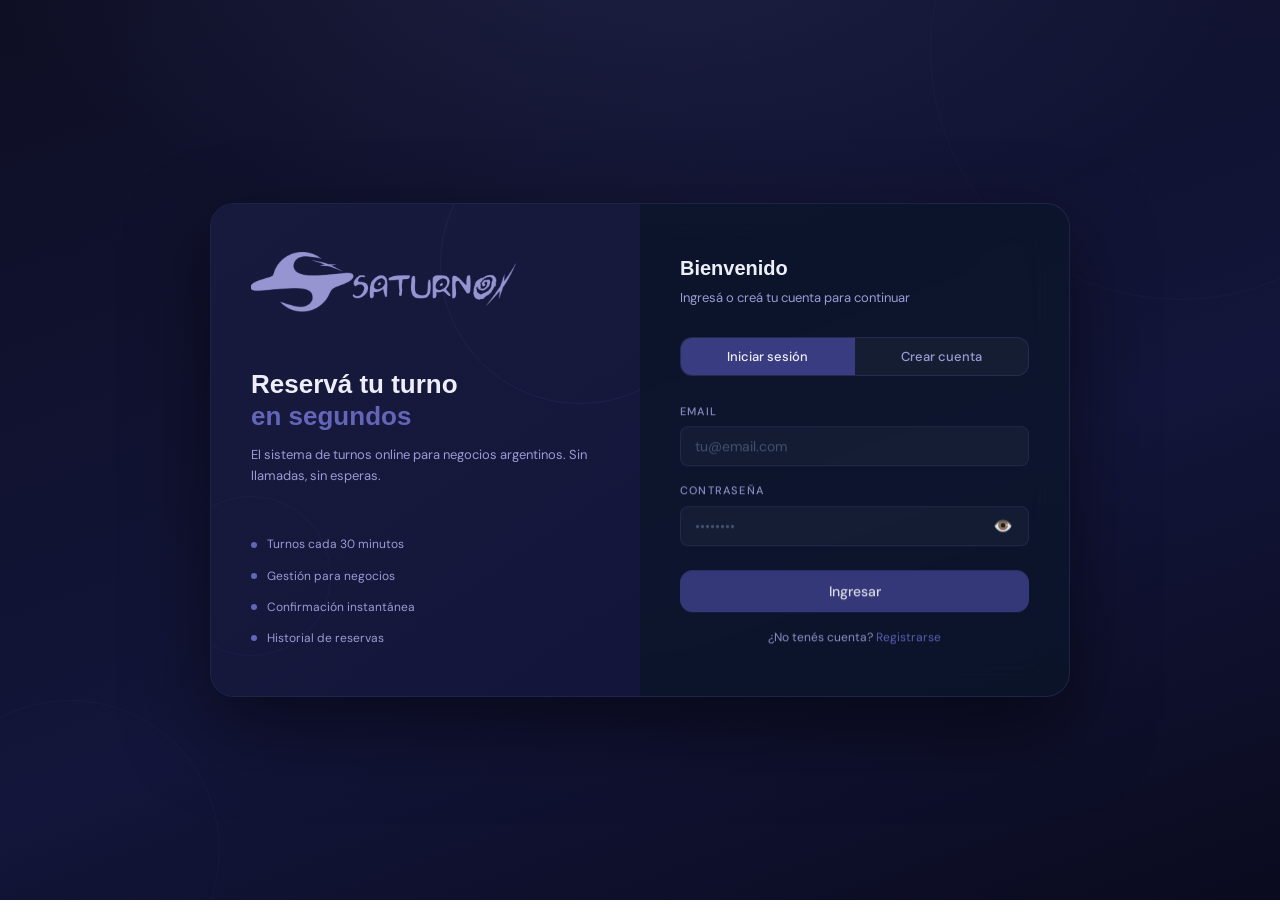
==== commit 4c95bce4: "app.html" ====
--- a/app.html
+++ b/app.html
@@ -142,12 +142,90 @@
     .stat-num { font-family:var(--font-display);font-size:26px;font-weight:700;color:var(--blue-400);display:block; }
     .stat-lbl { font-size:11px;color:var(--blue-200);text-transform:uppercase;letter-spacing:1px; }
 
-    @media (max-width:640px) {
-      .hero,.search-section,.main { padding-left:16px;padding-right:16px; }
-      .notif-banner { margin: 0 16px; }
-      .biz-grid { grid-template-columns:1fr 1fr; }
-      .booking-panel { padding:20px; }
-      .confirm-bar { flex-direction:column;align-items:stretch; }
+    /* HAMBURGER / MOBILE MENU */
+    .hamburger-btn {
+      display: none;
+      flex-direction: column; justify-content: center; align-items: center;
+      gap: 5px; width: 38px; height: 38px;
+      background: rgba(99,102,184,.1); border: 1px solid rgba(99,102,184,.2);
+      border-radius: var(--r-sm); cursor: pointer;
+    }
+    .hamburger-btn span {
+      display: block; width: 18px; height: 2px;
+      background: var(--blue-200); border-radius: 2px; transition: all .2s;
+    }
+    .mobile-menu {
+      position: fixed; top: 60px; right: 12px; z-index: 300;
+      background: var(--navy2); border: var(--border); border-radius: var(--r-lg);
+      padding: 8px; min-width: 200px;
+      box-shadow: 0 12px 40px rgba(0,0,0,.5);
+      animation: slideDown .2s ease;
+    }
+    .mobile-menu.hidden { display: none; }
+    .mobile-menu-item {
+      display: block; width: 100%; text-align: left;
+      padding: 11px 16px; border-radius: var(--r-sm);
+      background: transparent; border: none;
+      font-family: var(--font-body); font-size: 14px; font-weight: 500;
+      color: var(--blue-100); cursor: pointer; transition: background .18s;
+    }
+    .mobile-menu-item:hover { background: rgba(99,102,184,.12); }
+    .mobile-menu-item.danger-item { color: var(--red); }
+    .mobile-menu-item.danger-item:hover { background: var(--red-bg); }
+
+    @media (max-width: 640px) {
+      /* NAV */
+      .nav-desktop-btn { display: none !important; }
+      .nav-username { display: none !important; }
+      .hamburger-btn { display: flex; }
+
+      /* LAYOUT SPACING */
+      .hero { padding: 28px 16px 20px; }
+      .search-section { padding: 14px 16px; }
+      .main { padding: 20px 16px; }
+      .notif-banner { margin: 0 16px; gap: 10px; padding: 12px 14px; }
+      .notif-banner .nb-btn { padding: 6px 10px; font-size: 11px; }
+
+      /* HERO */
+      .hero h1 { font-size: 22px; }
+      .hero p { font-size: 13px; }
+      .hero-tag { font-size: 9px; }
+
+      /* SEARCH */
+      .search-inner { flex-direction: column; gap: 10px; }
+      .search-wrap { min-width: 0; }
+      .cats { gap: 5px; }
+      .cat-btn { font-size: 11px; padding: 5px 10px; }
+
+      /* BIZ GRID */
+      .biz-grid { grid-template-columns: 1fr 1fr; gap: 8px; }
+      .biz-card { padding: 14px; }
+      .biz-name { font-size: 13px; }
+      .biz-type { font-size: 10px; }
+
+      /* BOOKING PANEL */
+      .booking-panel { padding: 16px; border-radius: var(--r-lg); }
+      .panel-header { flex-direction: column; gap: 10px; }
+      .panel-header > div:last-child { align-self: flex-end; margin-top: -8px; }
+      .panel-biz-name { font-size: 16px; }
+      .slots-grid { grid-template-columns: repeat(auto-fill, minmax(60px, 1fr)); gap: 6px; }
+
+      /* CONFIRM BAR */
+      .confirm-bar { flex-direction: column; align-items: stretch; gap: 10px; padding: 14px; }
+      .btn-confirm { width: 100%; text-align: center; padding: 14px; font-size: 15px; }
+      .form-row { grid-template-columns: 1fr; }
+
+      /* APPT CARDS */
+      .appt-card { flex-wrap: wrap; gap: 10px; padding: 14px; }
+      .appt-actions { width: 100%; justify-content: flex-end; }
+      .stats-row { gap: 8px; }
+      .stat-card { padding: 14px; min-width: 90px; }
+      .stat-num { font-size: 22px; }
+      .section-hdr { flex-wrap: wrap; gap: 10px; }
+    }
+    @media (max-width: 380px) {
+      .biz-grid { grid-template-columns: 1fr; }
+      .main { padding: 16px 12px; }
     }
   </style>
 </head>
@@ -156,13 +234,25 @@
 <nav class="navbar">
   <a href="app.html" class="logo"><img src="saturnox.png" alt="SaturnoX" style="height:40px;width:auto;filter:brightness(1.1);vertical-align:middle;" /></a>
   <div class="nav-right">
-    <span style="font-size:13px;color:var(--blue-200);" id="navUser"></span>
-    <button class="btn" onclick="showSection('mis-turnos')">Mis turnos</button>
-    <button class="btn" onclick="showSection('buscar')">Buscar negocio</button>
-    <button class="btn" onclick="showSection('mis-resenas')">Mis reseñas</button>
-    <button class="btn danger" onclick="logout()">Salir</button>
+    <span style="font-size:13px;color:var(--blue-200);" id="navUser" class="nav-username"></span>
+    <button class="btn nav-desktop-btn" onclick="showSection('mis-turnos')">Mis turnos</button>
+    <button class="btn nav-desktop-btn" onclick="showSection('buscar')">Buscar negocio</button>
+    <button class="btn nav-desktop-btn" onclick="showSection('mis-resenas')">Mis reseñas</button>
+    <button class="btn danger nav-desktop-btn" onclick="logout()">Salir</button>
+    <button class="hamburger-btn" id="hamburgerBtn" onclick="toggleMobileMenu()" aria-label="Menú">
+      <span></span><span></span><span></span>
+    </button>
   </div>
 </nav>
+
+<!-- MOBILE DROPDOWN MENU -->
+<div id="mobileMenu" class="mobile-menu hidden">
+  <button class="mobile-menu-item" onclick="showSection('buscar');toggleMobileMenu()">🔍 Buscar negocio</button>
+  <button class="mobile-menu-item" onclick="showSection('mis-turnos');toggleMobileMenu()">📅 Mis turnos</button>
+  <button class="mobile-menu-item" onclick="showSection('mis-resenas');toggleMobileMenu()">⭐ Mis reseñas</button>
+  <div style="height:1px;background:rgba(99,102,184,.15);margin:4px 0;"></div>
+  <button class="mobile-menu-item danger-item" onclick="logout()">🚪 Cerrar sesión</button>
+</div>
 
 <!-- NOTIFICATION BANNER (cancellation from business) -->
 <div id="notifBanner" style="max-width:1100px;margin:20px auto 0;padding:0 40px;display:none;">
@@ -378,6 +468,18 @@
 <script src="app.js"></script>
 <script>
   let currentUser, selectedBiz=null, selectedDate=null, selectedSlot=null, currentCat='all', apptFilter='all';
+
+  function toggleMobileMenu() {
+    document.getElementById('mobileMenu').classList.toggle('hidden');
+  }
+  // Close menu when clicking outside
+  document.addEventListener('click', function(e) {
+    const menu = document.getElementById('mobileMenu');
+    const btn = document.getElementById('hamburgerBtn');
+    if (!menu.classList.contains('hidden') && !menu.contains(e.target) && !btn.contains(e.target)) {
+      menu.classList.add('hidden');
+    }
+  });
 
   window.onload = function() {
     currentUser = requireAuth('user');
@@ -902,4 +1004,4 @@
   }
 </script>
 </body>
-</html>+</html>
--- a/styles.css
+++ b/styles.css
@@ -22,7 +22,7 @@
   --amber:#efca27;
   --amber-bg:rgba(239,159,39,.12);
   --amber-bd:rgba(239,159,39,.28);
-  --font-display:'Syne',sans-serif;
+  --font-display:'smooth',sans-serif;
   --font-body:'DM Sans',sans-serif;
   --r-sm:8px;--r-md:12px;--r-lg:16px;--r-xl:24px;
   --border:1px solid rgba(99,102,184,.2);
@@ -94,4 +94,4 @@
 @media(max-width:700px){
   .navbar{padding:12px 16px}
   .form-row{grid-template-columns:1fr}
-}+}
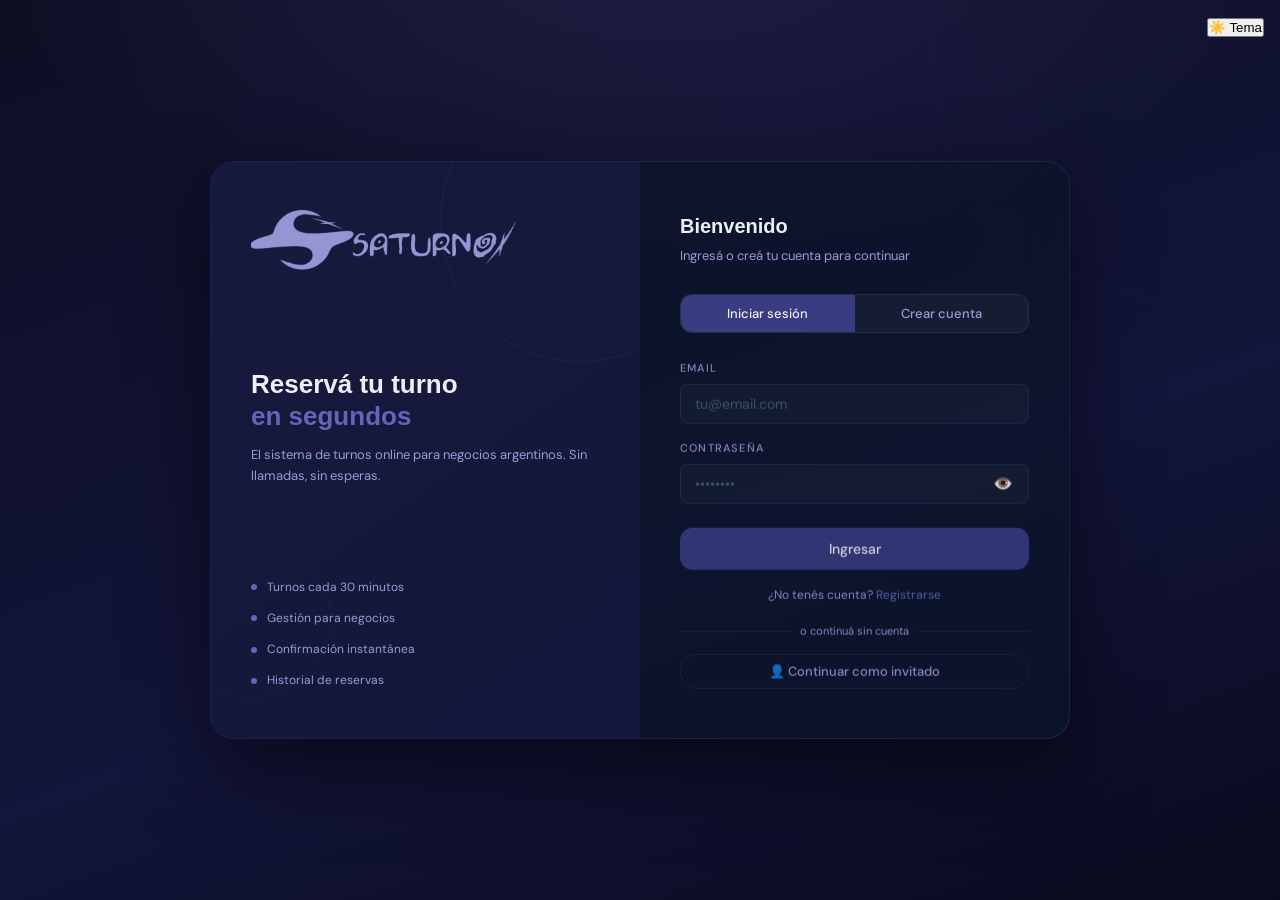
==== commit 12f68233: "app.html" ====
--- a/app.html
+++ b/app.html
@@ -7,6 +7,7 @@
   <link rel="stylesheet" href="styles.css" />
   <style>
     body { background: linear-gradient(160deg, var(--navy) 0%, var(--navy2) 60%, var(--navy3) 100%); }
+    [data-theme="light"] body { background: linear-gradient(160deg, #EEEEF8 0%, #E4E5F4 60%, #D8DAF0 100%); }
 
     .hero { padding: 44px 40px 32px; position: relative; overflow: hidden; }
     .hero::before {
@@ -234,6 +235,7 @@
 <nav class="navbar">
   <a href="app.html" class="logo"><img src="saturnox.png" alt="SaturnoX" style="height:40px;width:auto;filter:brightness(1.1);vertical-align:middle;" /></a>
   <div class="nav-right">
+    <button class="theme-toggle" id="themeToggleBtn" onclick="toggleTheme()" title="Cambiar tema"><span id="themeIcon">🌙</span><span class="theme-label nav-desktop-btn"> Tema</span></button>
     <span style="font-size:13px;color:var(--blue-200);" id="navUser" class="nav-username"></span>
     <button class="btn nav-desktop-btn" onclick="showSection('mis-turnos')">Mis turnos</button>
     <button class="btn nav-desktop-btn" onclick="showSection('buscar')">Buscar negocio</button>
@@ -250,6 +252,8 @@
   <button class="mobile-menu-item" onclick="showSection('buscar');toggleMobileMenu()">🔍 Buscar negocio</button>
   <button class="mobile-menu-item" onclick="showSection('mis-turnos');toggleMobileMenu()">📅 Mis turnos</button>
   <button class="mobile-menu-item" onclick="showSection('mis-resenas');toggleMobileMenu()">⭐ Mis reseñas</button>
+  <div style="height:1px;background:rgba(99,102,184,.15);margin:4px 0;"></div>
+  <button class="mobile-menu-item" onclick="toggleTheme();toggleMobileMenu();" id="themeMenuBtn">☀️ Cambiar tema</button>
   <div style="height:1px;background:rgba(99,102,184,.15);margin:4px 0;"></div>
   <button class="mobile-menu-item danger-item" onclick="logout()">🚪 Cerrar sesión</button>
 </div>
@@ -463,11 +467,63 @@
   </div>
 </div>
 
+<!-- MODAL DATOS INVITADO -->
+<div id="guestModal" style="display:none;position:fixed;inset:0;background:rgba(0,0,0,.65);backdrop-filter:blur(6px);z-index:1000;align-items:center;justify-content:center;padding:20px;">
+  <div style="background:var(--navy2);border:var(--border);border-radius:var(--r-xl);padding:32px;max-width:440px;width:100%;box-shadow:0 24px 60px rgba(0,0,0,.5);">
+    <div style="font-size:32px;text-align:center;margin-bottom:10px;">👤</div>
+    <h3 style="font-family:var(--font-display);font-size:18px;font-weight:700;color:var(--blue-50);text-align:center;margin-bottom:6px;">Tus datos de contacto</h3>
+    <p style="font-size:13px;color:var(--blue-200);text-align:center;margin-bottom:22px;line-height:1.55;">Completá tus datos para que el negocio pueda identificarte.</p>
+    <div id="guestModalAlert" style="font-size:12px;color:var(--red);margin-bottom:10px;display:none;background:var(--red-bg);border:1px solid var(--red-bd);border-radius:var(--r-sm);padding:8px 12px;"></div>
+    <div class="form-row">
+      <div class="form-group">
+        <label class="form-label">Nombre *</label>
+        <input class="form-input" type="text" id="guestName" placeholder="Ej: Juan" />
+      </div>
+      <div class="form-group">
+        <label class="form-label">Apellido *</label>
+        <input class="form-input" type="text" id="guestLastName" placeholder="Ej: García" />
+      </div>
+    </div>
+    <div class="form-group">
+      <label class="form-label">Teléfono de contacto *</label>
+      <input class="form-input" type="tel" id="guestPhone" placeholder="Ej: 11 2345-6789" />
+    </div>
+    <div style="display:flex;gap:10px;margin-top:6px;">
+      <button class="btn primary lg" style="flex:1;" onclick="confirmGuestAndBook()">Confirmar turno →</button>
+      <button class="btn lg" onclick="closeGuestModal()">Cancelar</button>
+    </div>
+    <p style="font-size:11px;color:var(--blue-200);text-align:center;margin-top:14px;">
+      ¿Querés guardar tu historial? <a href="index.html" style="color:var(--blue-400);text-decoration:none;">Crear cuenta gratis</a>
+    </p>
+  </div>
+</div>
+
 <div class="toast-container" id="toastContainer"></div>
 
 <script src="app.js"></script>
 <script>
   let currentUser, selectedBiz=null, selectedDate=null, selectedSlot=null, currentCat='all', apptFilter='all';
+
+  // ── TEMA ──
+  function initTheme() {
+    const t = localStorage.getItem('sx_theme') || 'dark';
+    document.documentElement.setAttribute('data-theme', t);
+    updateThemeBtn(t);
+  }
+  function toggleTheme() {
+    const cur = document.documentElement.getAttribute('data-theme') || 'dark';
+    const next = cur === 'dark' ? 'light' : 'dark';
+    document.documentElement.setAttribute('data-theme', next);
+    localStorage.setItem('sx_theme', next);
+    updateThemeBtn(next);
+  }
+  function updateThemeBtn(t) {
+    const icon = document.getElementById('themeIcon');
+    const mBtn = document.getElementById('themeMenuBtn');
+    if (icon) icon.textContent = t === 'dark' ? '☀️' : '🌙';
+    if (mBtn) mBtn.textContent = t === 'dark' ? '☀️ Cambiar tema' : '🌙 Cambiar tema';
+  }
+  initTheme();
 
   function toggleMobileMenu() {
     document.getElementById('mobileMenu').classList.toggle('hidden');
@@ -482,11 +538,21 @@
   });
 
   window.onload = function() {
-    currentUser = requireAuth('user');
-    if (!currentUser) return;
-    document.getElementById('navUser').textContent = currentUser.name + ' ' + currentUser.lastName;
-    document.getElementById('heroName').textContent = currentUser.name;
-    checkPendingNotifs();
+    // Permitir invitados (isGuest) además de usuarios registrados
+    currentUser = DB.getCurrentUser();
+    if (!currentUser) { location.href = 'index.html'; return; }
+    if (currentUser.role === 'business') { location.href = 'business.html'; return; }
+
+    if (currentUser.isGuest) {
+      document.getElementById('navUser').textContent = 'Invitado';
+      document.getElementById('heroName').textContent = 'Invitado';
+      // Banner invitado
+      showGuestBanner();
+    } else {
+      document.getElementById('navUser').textContent = currentUser.name + ' ' + currentUser.lastName;
+      document.getElementById('heroName').textContent = currentUser.name;
+      checkPendingNotifs();
+    }
     renderBiz();
     showSection('buscar');
   };
@@ -634,9 +700,24 @@
 
   function renderSlots() {
     if (!selectedBiz || !selectedDate) return;
-    let allSlots = DB.generateSlots(selectedBiz.startTime, selectedBiz.endTime, selectedBiz.interval||30);
+
+    // Determinar el intervalo efectivo para el dia seleccionado.
+    // Si hay un cambio pendiente y el dia seleccionado >= primer dia laboral libre, usar el nuevo intervalo.
+    let effectiveInterval = selectedBiz.interval || 30;
+    const pending = DB.getPendingInterval(selectedBiz.id);
+    if (pending) {
+      const firstFreeDay = DB.getFirstFreeDayForInterval(selectedBiz.id);
+      if (firstFreeDay) {
+        const toMs = key => { const [dd,mm,yy] = key.split('/'); return new Date(+yy,+mm-1,+dd).getTime(); };
+        if (toMs(selectedDate.key) >= toMs(firstFreeDay)) {
+          effectiveInterval = pending.newInterval;
+        }
+      }
+    }
+
+    let allSlots = DB.generateSlots(selectedBiz.startTime, selectedBiz.endTime, effectiveInterval);
     if (selectedBiz.startTime2 && selectedBiz.endTime2) {
-      allSlots = allSlots.concat(DB.generateSlots(selectedBiz.startTime2, selectedBiz.endTime2, selectedBiz.interval||30));
+      allSlots = allSlots.concat(DB.generateSlots(selectedBiz.startTime2, selectedBiz.endTime2, effectiveInterval));
     }
 
     // Filter out past slots for today
@@ -844,6 +925,12 @@
       Toast.show('Ese horario ya fue tomado. Elegí otro.', 'error');
       renderSlots(); return;
     }
+    // Si es invitado, pedir datos de contacto primero
+    if (currentUser.isGuest) {
+      document.getElementById('guestModal').style.display = 'flex';
+      document.getElementById('guestModalAlert').style.display = 'none';
+      return;
+    }
     // Validar tercero
     const tpActive = document.getElementById('thirdPartyFields').style.display !== 'none';
     let thirdPartyName = '', thirdPartyDni = '';
@@ -857,10 +944,16 @@
         Toast.show('El DNI debe tener entre 6 y 8 dígitos.', 'error'); return;
       }
     }
+    doSaveAppointment(tpActive, thirdPartyName, thirdPartyDni);
+  }
+
+  function doSaveAppointment(tpActive, thirdPartyName, thirdPartyDni) {
     const appt = {
       id: Date.now(),
       userId: currentUser.id,
       userName: currentUser.name + ' ' + currentUser.lastName,
+      guestPhone: currentUser.isGuest ? currentUser.guestPhone : undefined,
+      isGuestBooking: currentUser.isGuest || false,
       bizId: selectedBiz.id,
       bizName: selectedBiz.name,
       bizIcon: selectedBiz.icon || '🏪',
@@ -885,7 +978,6 @@
     document.getElementById('successBox').classList.add('visible');
     Toast.show('¡Turno reservado con éxito!', 'success');
     selectedSlot = null;
-    // Reset tercero
     if (tpActive) toggleThirdParty(false);
     renderSlots();
   }
@@ -893,6 +985,38 @@
   function closePanel() {
     document.getElementById('bookingPanel').classList.remove('visible');
     selectedBiz = null; renderBiz();
+  }
+
+  /* ── INVITADO ── */
+  function showGuestBanner() {
+    const hero = document.querySelector('.hero-inner');
+    if (!hero) return;
+    const banner = document.createElement('div');
+    banner.style.cssText = 'margin-top:14px;padding:10px 16px;background:rgba(99,102,184,.1);border:1px solid rgba(99,102,184,.25);border-radius:12px;font-size:12px;color:var(--blue-200);display:flex;align-items:center;gap:10px;flex-wrap:wrap;';
+    banner.innerHTML = `<span>👤 Estás navegando como invitado. Podés reservar turnos ingresando tus datos de contacto.</span><a href="index.html" style="color:var(--blue-400);text-decoration:none;font-weight:500;white-space:nowrap;">Crear cuenta →</a>`;
+    hero.appendChild(banner);
+  }
+
+  function closeGuestModal() {
+    document.getElementById('guestModal').style.display = 'none';
+  }
+
+  function confirmGuestAndBook() {
+    const name  = document.getElementById('guestName').value.trim();
+    const last  = document.getElementById('guestLastName').value.trim();
+    const phone = document.getElementById('guestPhone').value.trim();
+    const alertEl = document.getElementById('guestModalAlert');
+    if (!name || !last || !phone) {
+      alertEl.textContent = 'Completá todos los campos.';
+      alertEl.style.display = 'block'; return;
+    }
+    alertEl.style.display = 'none';
+    // Actualizar datos del invitado para este turno
+    currentUser.name = name;
+    currentUser.lastName = last;
+    currentUser.guestPhone = phone;
+    closeGuestModal();
+    doSaveAppointment(false, '', '');
   }
 
   /* ── MIS TURNOS ── */
--- a/styles.css
+++ b/styles.css
@@ -95,3 +95,14 @@
   .navbar{padding:12px 16px}
   .form-row{grid-template-columns:1fr}
 }
+
+/* MOBILE TOUCH & USABILITY */
+@media(max-width:700px){
+  .btn { min-height: 42px; }
+  .form-input, .form-select, .form-textarea { font-size: 16px !important; } /* prevent iOS auto-zoom */
+  .toast-container { bottom: 80px; right: 12px; left: 12px; }
+  .toast { min-width: 0; max-width: 100%; width: 100%; }
+  .modal-overlay { padding: 16px; align-items: flex-end; }
+  .modal-box { border-radius: var(--r-xl) var(--r-xl) var(--r-md) var(--r-md); }
+  .badge { font-size: 9px; padding: 2px 7px; }
+}
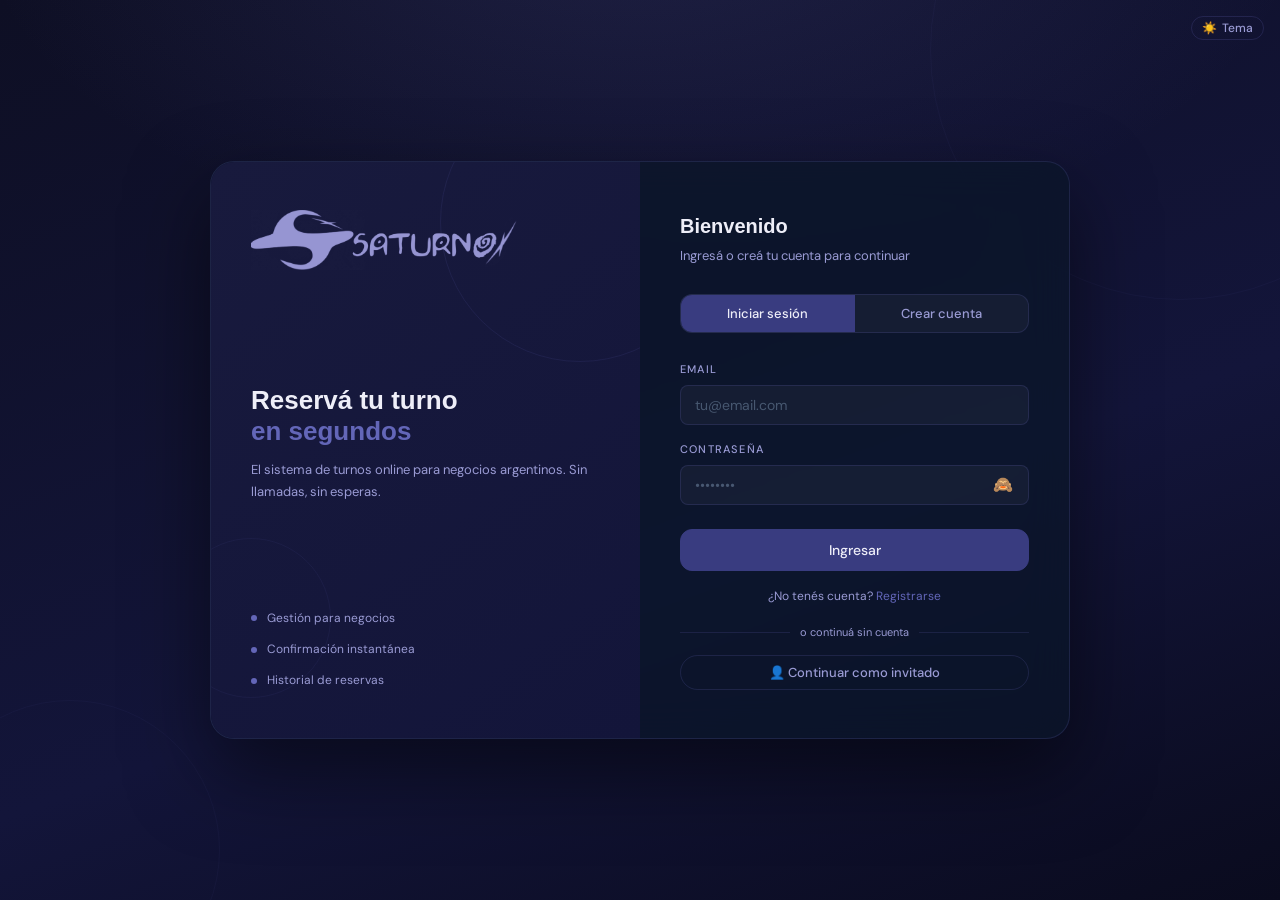
==== commit e83c8683: "app.html" ====
--- a/app.html
+++ b/app.html
@@ -3,512 +3,360 @@
 <head>
   <meta charset="UTF-8" />
   <meta name="viewport" content="width=device-width, initial-scale=1.0" />
-  <title> – Mis Turnos</title>
+  <title>SaturnoX – Iniciar sesión</title>
   <link rel="stylesheet" href="styles.css" />
   <style>
-    body { background: linear-gradient(160deg, var(--navy) 0%, var(--navy2) 60%, var(--navy3) 100%); }
-    [data-theme="light"] body { background: linear-gradient(160deg, #EEEEF8 0%, #E4E5F4 60%, #D8DAF0 100%); }
-
-    .hero { padding: 44px 40px 32px; position: relative; overflow: hidden; }
-    .hero::before {
-      content: ''; position: absolute; inset: 0;
-      background: radial-gradient(ellipse 70% 50% at 50% 0%, rgba(99,102,184,.13) 0%, transparent 70%);
+    body {
+      display: flex;
+      flex-direction: column;
+      min-height: 100vh;
+      background: radial-gradient(ellipse 80% 60% at 50% -10%, rgba(99,102,184,.18) 0%, transparent 65%),
+                  linear-gradient(160deg, var(--navy) 0%, var(--navy2) 60%, var(--navy3) 100%);
+    }
+    [data-theme="light"] body {
+      background: radial-gradient(ellipse 80% 60% at 50% -10%, rgba(99,102,184,.13) 0%, transparent 65%),
+                  linear-gradient(160deg, #EEEEF8 0%, #E4E5F4 60%, #D8DAF0 100%);
+    }
+
+    /* HERO */
+    .auth-layout {
+      flex: 1;
+      display: flex;
+      align-items: center;
+      justify-content: center;
+      padding: 40px 20px;
+      position: relative;
+      overflow: hidden;
+    }
+    .ring {
+      position: absolute;
+      border-radius: 50%;
+      border: 1px solid rgba(99,102,184,.06);
       pointer-events: none;
     }
 
-    .hero-inner { position: relative; z-index: 1; max-width: 1100px; margin: 0 auto; }
-    .hero-tag {
-      display: inline-block; font-size: 10px; font-weight: 500; letter-spacing: 2px; text-transform: uppercase;
-      color: var(--blue-400); background: rgba(99,102,184,.1); border: 1px solid rgba(99,102,184,.2);
-      padding: 5px 14px; border-radius: 20px; margin-bottom: 14px;
-    }
-    .hero h1 { font-family: var(--font-display); font-size: clamp(26px,4vw,40px); font-weight: 700; color: var(--blue-400); margin-bottom: 8px; }
-    .hero h1 em { color: var(--blue-50); font-style: normal; }
-    .hero p { font-size: 14px; color: var(--blue-200); max-width: 460px; }
-
-    /* NOTIF BANNER */
-    .notif-banner {
-      margin: 0 40px 0;max-width:1100px;
-      background: rgba(239,159,39,.1); border: 1px solid rgba(239,159,39,.35);
-      border-radius: var(--r-md); padding: 14px 18px;
-      display: flex; align-items: center; gap: 14px;
-      animation: slideDown .3s ease;
-    }
-    .notif-banner .nb-icon { font-size: 22px; flex-shrink:0; }
-    .notif-banner .nb-text { flex:1; }
-    .notif-banner .nb-title { font-size:14px;font-weight:600;color:var(--amber);margin-bottom:2px; }
-    .notif-banner .nb-sub   { font-size:12px;color:rgba(239,159,39,.75); }
-    .notif-banner .nb-btn {
-      font-family:var(--font-body);font-size:12px;font-weight:500;
-      padding:7px 14px;border-radius:16px;
-      border:1px solid rgba(239,159,39,.4);background:rgba(239,159,39,.1);color:var(--amber);
-      cursor:pointer;transition:all .2s;white-space:nowrap;
-    }
-    .notif-banner .nb-btn:hover { background:rgba(239,159,39,.2); }
-
-    /* SEARCH */
-    .search-section { background: rgba(255,255,255,.025); border-bottom: var(--border); padding: 20px 40px; }
-    .search-inner { max-width: 1100px; margin: 0 auto; display: flex; gap: 10px; flex-wrap: wrap; align-items: center; }
-    .search-wrap {
-      flex: 1; min-width: 220px; display: flex; gap: 8px;
-      background: rgba(255,255,255,.04); border: var(--border); border-radius: var(--r-md); padding: 6px;
-    }
-    .search-wrap input { flex: 1; background: transparent; border: none; outline: none; font-family: var(--font-body); font-size: 13px; color: var(--blue-50); padding: 4px 10px; }
-    .search-wrap input::placeholder { color: rgba(181,212,244,.35); }
-    .search-wrap button { background: var(--blue-600); color: var(--blue-50); border: none; border-radius: 8px; font-family: var(--font-body); font-size: 13px; font-weight: 500; padding: 8px 16px; cursor: pointer; transition: background .2s; }
-    .search-wrap button:hover { background: var(--blue-700); }
-    .cats { display: flex; gap: 6px; flex-wrap: wrap; }
-    .cat-btn { font-family: var(--font-body); font-size: 12px; font-weight: 500; padding: 6px 14px; border-radius: 20px; border: 1px solid rgba(99,102,184,.2); background: transparent; color: var(--blue-200); cursor: pointer; transition: all .2s; }
-    .cat-btn:hover, .cat-btn.active { background: var(--blue-600); border-color: var(--blue-600); color: var(--blue-50); }
-
-    /* MAIN */
-    .main { max-width: 1100px; margin: 0 auto; padding: 32px 40px; }
-    .section-hdr { display: flex; align-items: center; justify-content: space-between; margin-bottom: 16px; }
-    .section-ttl { font-family: var(--font-display); font-size: 13px; font-weight: 500; color: var(--blue-400); text-transform: uppercase; letter-spacing: 1.5px; }
-
-    /* BIZ GRID */
-    .biz-grid { display: grid; grid-template-columns: repeat(auto-fill, minmax(210px,1fr)); gap: 12px; margin-bottom: 28px; }
-    .biz-card { background: var(--glass); border: var(--border); border-radius: var(--r-lg); padding: 20px; cursor: pointer; transition: all .22s; position: relative; overflow: hidden; }
-    .biz-card::before { content: ''; position: absolute; top:0;left:0;right:0; height:2px; background: linear-gradient(90deg,transparent,rgba(99,102,184,.5),transparent); opacity:0; transition: opacity .2s; }
-    .biz-card:hover { background: var(--glass-h); border-color: rgba(99,102,184,.38); transform: translateY(-3px); }
-    .biz-card:hover::before { opacity:1; }
-    .biz-card.selected { background: rgba(57,60,128,.18); border-color: var(--blue-400); }
-    .biz-icon { width:42px;height:42px; border-radius:10px; background:rgba(99,102,184,.12); border:1px solid rgba(99,102,184,.18); display:flex;align-items:center;justify-content:center; font-size:20px; margin-bottom:12px; }
-    .biz-name { font-family:var(--font-display);font-size:14px;font-weight:600;color:var(--blue-50);margin-bottom:3px; }
-    .biz-type { font-size:11px;color:var(--blue-200);margin-bottom:8px; }
-    .biz-meta { display:flex;gap:6px;flex-wrap:wrap; }
-
-    /* BOOKING PANEL */
-    .booking-panel { display:none; background:rgba(8,18,36,.7); border:var(--border); border-radius:var(--r-xl); padding:28px; margin-bottom:28px; animation: slideDown .25s ease; backdrop-filter: blur(10px); }
-    .booking-panel.visible { display:block; }
-    .panel-header { display:flex;align-items:flex-start;justify-content:space-between; margin-bottom:24px;gap:12px; }
-    .panel-biz-name { font-family:var(--font-display);font-size:20px;font-weight:700;color:var(--blue-50);margin-bottom:3px; }
-    .panel-biz-sub  { font-size:12px;color:var(--blue-200); }
-    .sub-label { font-size:11px;font-weight:500;color:var(--blue-200);text-transform:uppercase;letter-spacing:1.5px;margin-bottom:10px; }
-
-    /* DATES */
-    .dates-row { display:flex;gap:8px;overflow-x:auto;padding-bottom:8px;margin-bottom:24px; }
-    .date-pill { flex-shrink:0;min-width:52px; padding:10px 14px;border-radius:var(--r-sm); border:1px solid rgba(99,102,184,.2);background:transparent; cursor:pointer;text-align:center;transition:all .2s; }
-    .date-pill.disabled { opacity:.3;cursor:not-allowed; }
-    .date-pill:not(.disabled):hover { border-color:rgba(99,102,184,.5);background:rgba(99,102,184,.07); }
-    .date-pill.active { background:var(--blue-600);border-color:var(--blue-600); }
-    .date-pill .dow { font-size:10px;font-weight:500;color:var(--blue-200);text-transform:uppercase;letter-spacing:.5px;display:block; }
-    .date-pill.active .dow { color:rgba(230,241,251,.6); }
-    .date-pill .day { font-family:var(--font-display);font-size:18px;font-weight:700;color:var(--blue-50);display:block; }
-
-    /* SLOTS */
-    .slots-wrap { margin-bottom:24px; }
-    .slots-grid { display:grid;grid-template-columns:repeat(auto-fill,minmax(70px,1fr));gap:7px; }
-    .slot { padding:9px 4px;border-radius:8px; border:1px solid rgba(99,102,184,.15);background:transparent; color:var(--blue-100);font-size:12px;font-weight:500; cursor:pointer;text-align:center;transition:all .2s; font-family:var(--font-body); }
-    .slot:hover:not(:disabled) { background:rgba(99,102,184,.12);border-color:rgba(99,102,184,.4); }
-    .slot:disabled { opacity:.28;cursor:not-allowed;text-decoration:line-through; }
-    .slot.active { background:var(--blue-600);border-color:var(--blue-400);color:var(--blue-50); }
-    .no-slots { color:var(--blue-200);font-size:13px;padding:12px 0; }
-
-    /* CONFIRM BAR */
-    .confirm-bar { display:none;align-items:center;gap:14px; padding:16px 20px; background:rgba(57,60,128,.15); border:1px solid rgba(99,102,184,.28);border-radius:var(--r-md); }
-    .confirm-bar.visible { display:flex; }
-    .confirm-info { flex:1; }
-    .confirm-info strong { color:var(--blue-50);font-size:15px;display:block;margin-bottom:2px; }
-    .confirm-info small  { color:var(--blue-200);font-size:12px; }
-    .btn-confirm { font-family:var(--font-body);font-size:14px;font-weight:500; padding:12px 24px;background:var(--blue-600);color:var(--blue-50); border:none;border-radius:var(--r-md);cursor:pointer;transition:background .2s;white-space:nowrap; }
-    .btn-confirm:hover { background:var(--blue-700); }
-
-    /* SUCCESS */
-    .success-box { display:none;text-align:center;padding:24px; background:rgba(29,158,117,.1);border:1px solid var(--green-bd); border-radius:var(--r-md);margin-top:14px;animation:slideDown .25s ease; }
-    .success-box.visible { display:block; }
-    .success-box .suc-icon { font-size:36px;margin-bottom:8px; }
-    .success-box p { color:var(--green);font-size:16px;font-weight:500;margin-bottom:4px; }
-    .success-box small { color:var(--blue-200);font-size:13px; }
-
-    /* APPOINTMENTS */
-    .appt-list { display:flex;flex-direction:column;gap:10px; }
-    .appt-card { display:flex;align-items:center;gap:16px; background:var(--glass);border:var(--border);border-radius:var(--r-md); padding:16px 20px;transition:background .2s; }
-    .appt-card:hover { background:var(--glass-h); }
-    .appt-card.cancelled-by-biz { border-color:rgba(239,159,39,.35);background:rgba(239,159,39,.04); }
-    .appt-icon { font-size:24px;flex-shrink:0; }
-    .appt-info { flex:1; }
-    .appt-biz { font-family:var(--font-display);font-size:14px;font-weight:600;color:var(--blue-50);margin-bottom:2px; }
-    .appt-time { font-size:12px;color:var(--blue-200); }
-    .appt-reason { font-size:11px;color:var(--amber);margin-top:4px; }
-    .appt-actions { display:flex;gap:6px;align-items:center; }
-    .btn-cancel { font-family:var(--font-body);font-size:12px;font-weight:500; padding:6px 12px;border-radius:20px; border:1px solid var(--red-bd);background:var(--red-bg);color:var(--red); cursor:pointer;transition:all .2s; }
-    .btn-cancel:hover { background:rgba(226,75,74,.2); }
-    .empty-state { text-align:center;padding:40px;color:var(--blue-200);font-size:14px; }
-    .empty-state .em-icon { font-size:40px;margin-bottom:12px; }
-
-    /* STATS */
-    .stats-row { display:flex;gap:12px;flex-wrap:wrap;margin-bottom:28px; }
-    .stat-card { flex:1;min-width:130px; background:var(--glass);border:var(--border);border-radius:var(--r-md); padding:16px 20px; }
-    .stat-num { font-family:var(--font-display);font-size:26px;font-weight:700;color:var(--blue-400);display:block; }
-    .stat-lbl { font-size:11px;color:var(--blue-200);text-transform:uppercase;letter-spacing:1px; }
-
-    /* HAMBURGER / MOBILE MENU */
-    .hamburger-btn {
+    /* AUTH BOX */
+    .auth-box {
+      width: 100%;
+      max-width: 860px;
+      display: grid;
+      grid-template-columns: 1fr 1fr;
+      border: var(--border);
+      border-radius: var(--r-xl);
+      overflow: hidden;
+      background: rgba(10,22,40,.7);
+      backdrop-filter: blur(20px);
+      box-shadow: 0 32px 80px rgba(0,0,0,.5);
+    }
+
+    /* LEFT PANEL */
+    .auth-left {
+      background: linear-gradient(145deg, var(--blue-900) 0%, var(--navy2) 100%);
+      padding: 48px 40px;
+      display: flex;
+      flex-direction: column;
+      justify-content: space-between;
+      position: relative;
+      overflow: hidden;
+    }
+    .auth-left::before {
+      content: '';
+      position: absolute;
+      width: 280px; height: 280px;
+      border-radius: 50%;
+      border: 1px solid rgba(99,102,184,.12);
+      top: -80px; right: -80px;
+    }
+    .auth-left::after {
+      content: '';
+      position: absolute;
+      width: 160px; height: 160px;
+      border-radius: 50%;
+      border: 1px solid rgba(99,102,184,.08);
+      bottom: 40px; left: -40px;
+    }
+    .auth-logo {
+      font-family: var(--font-display);
+      font-size: 18px; font-weight: 700;
+      color: var(--blue-200);
+      letter-spacing: -.5px;
+      position: relative; z-index: 1;
+    }
+    .auth-logo span { color: var(--blue-400); }
+    .auth-tagline {
+      position: relative; z-index: 1;
+    }
+    .auth-tagline h1 {
+      font-family: var(--font-display);
+      font-size: 26px; font-weight: 700;
+      color: var(--blue-50);
+      line-height: 1.2;
+      margin-bottom: 12px;
+    }
+    .auth-tagline h1 em { color: var(--blue-400); font-style: normal; }
+    .auth-tagline p { font-size: 13px; color: var(--blue-200); line-height: 1.65; }
+    .auth-features {
+      position: relative; z-index: 1;
+      display: flex; flex-direction: column; gap: 12px;
+    }
+    .feature-item {
+      display: flex; align-items: center; gap: 10px;
+      font-size: 12px; color: var(--blue-200);
+    }
+    .feature-dot {
+      width: 6px; height: 6px;
+      border-radius: 50%;
+      background: var(--blue-400);
+      flex-shrink: 0;
+    }
+
+    /* RIGHT PANEL */
+    .auth-right {
+      padding: 48px 40px;
+      display: flex;
+      flex-direction: column;
+      justify-content: center;
+    }
+    .auth-right h2 {
+      font-family: var(--font-display);
+      font-size: 20px; font-weight: 700;
+      color: var(--blue-50);
+      margin-bottom: 4px;
+    }
+    .auth-right .sub {
+      font-size: 13px; color: var(--blue-200);
+      margin-bottom: 28px;
+    }
+
+    /* TABS */
+    .tabs {
+      display: flex; gap: 0;
+      background: rgba(255,255,255,.04);
+      border: var(--border);
+      border-radius: var(--r-md);
+      overflow: hidden;
+      margin-bottom: 28px;
+    }
+    .tab-btn {
+      flex: 1; padding: 10px 12px;
+      background: transparent; border: none;
+      font-family: var(--font-body);
+      font-size: 13px; font-weight: 500;
+      color: var(--blue-200);
+      cursor: pointer; transition: all .2s;
+    }
+    .tab-btn.active {
+      background: var(--blue-600);
+      color: var(--blue-50);
+    }
+
+    /* FORM PANEL */
+    .tab-panel { display: none; }
+    .tab-panel.active { display: block; animation: slideDown .2s ease; }
+
+    /* ROLE SELECTOR */
+    .role-selector {
+      display: grid; grid-template-columns: 1fr 1fr;
+      gap: 8px; margin-bottom: 16px;
+    }
+    .role-card {
+      padding: 12px 14px;
+      border: var(--border);
+      border-radius: var(--r-md);
+      cursor: pointer;
+      background: transparent;
+      transition: all .2s;
+      text-align: left;
+    }
+    .role-card:hover { background: var(--glass-h); border-color: rgba(99,102,184,.4); }
+    .role-card.selected { background: rgba(57,60,128,.2); border-color: var(--blue-400); }
+    .role-card .role-icon { font-size: 22px; margin-bottom: 6px; display: block; }
+    .role-card .role-name {
+      font-size: 13px; font-weight: 500; color: var(--blue-50); display: block;
+    }
+    .role-card .role-desc { font-size: 11px; color: var(--blue-200); }
+
+    /* GLOBAL ERROR */
+    .alert {
+      padding: 10px 14px;
+      border-radius: var(--r-sm);
+      font-size: 13px;
+      margin-bottom: 14px;
       display: none;
-      flex-direction: column; justify-content: center; align-items: center;
-      gap: 5px; width: 38px; height: 38px;
-      background: rgba(99,102,184,.1); border: 1px solid rgba(99,102,184,.2);
-      border-radius: var(--r-sm); cursor: pointer;
-    }
-    .hamburger-btn span {
-      display: block; width: 18px; height: 2px;
-      background: var(--blue-200); border-radius: 2px; transition: all .2s;
-    }
-    .mobile-menu {
-      position: fixed; top: 60px; right: 12px; z-index: 300;
-      background: var(--navy2); border: var(--border); border-radius: var(--r-lg);
-      padding: 8px; min-width: 200px;
-      box-shadow: 0 12px 40px rgba(0,0,0,.5);
-      animation: slideDown .2s ease;
-    }
-    .mobile-menu.hidden { display: none; }
-    .mobile-menu-item {
-      display: block; width: 100%; text-align: left;
-      padding: 11px 16px; border-radius: var(--r-sm);
-      background: transparent; border: none;
-      font-family: var(--font-body); font-size: 14px; font-weight: 500;
-      color: var(--blue-100); cursor: pointer; transition: background .18s;
-    }
-    .mobile-menu-item:hover { background: rgba(99,102,184,.12); }
-    .mobile-menu-item.danger-item { color: var(--red); }
-    .mobile-menu-item.danger-item:hover { background: var(--red-bg); }
-
+    }
+    .alert.error { background: var(--red-bg); border: 1px solid var(--red-bd); color: var(--red); display: block; }
+    .alert.success { background: var(--green-bg); border: 1px solid var(--green-bd); color: var(--green); display: block; }
+
+    /* RESPONSIVE */
+    @media (max-width: 700px) {
+      .auth-layout { padding: 0; align-items: stretch; }
+      .auth-box {
+        grid-template-columns: 1fr;
+        border-radius: 0;
+        border-left: none; border-right: none;
+        min-height: 100vh;
+        box-shadow: none;
+      }
+      .auth-left { display: none; }
+      .auth-right { padding: 40px 24px 32px; justify-content: flex-start; }
+      .auth-right h2 { font-size: 24px; }
+      .role-selector { grid-template-columns: 1fr 1fr; }
+      .role-card { padding: 10px; }
+      .form-row { grid-template-columns: 1fr; }
+      .mobile-logo-wrap { display: block !important; }
+    }
+    @media (max-width: 400px) {
+      .auth-right { padding: 32px 16px 24px; }
+    }
+    /* Mobile: solo ícono en el toggle */
     @media (max-width: 640px) {
-      /* NAV */
-      .nav-desktop-btn { display: none !important; }
-      .nav-username { display: none !important; }
-      .hamburger-btn { display: flex; }
-
-      /* LAYOUT SPACING */
-      .hero { padding: 28px 16px 20px; }
-      .search-section { padding: 14px 16px; }
-      .main { padding: 20px 16px; }
-      .notif-banner { margin: 0 16px; gap: 10px; padding: 12px 14px; }
-      .notif-banner .nb-btn { padding: 6px 10px; font-size: 11px; }
-
-      /* HERO */
-      .hero h1 { font-size: 22px; }
-      .hero p { font-size: 13px; }
-      .hero-tag { font-size: 9px; }
-
-      /* SEARCH */
-      .search-inner { flex-direction: column; gap: 10px; }
-      .search-wrap { min-width: 0; }
-      .cats { gap: 5px; }
-      .cat-btn { font-size: 11px; padding: 5px 10px; }
-
-      /* BIZ GRID */
-      .biz-grid { grid-template-columns: 1fr 1fr; gap: 8px; }
-      .biz-card { padding: 14px; }
-      .biz-name { font-size: 13px; }
-      .biz-type { font-size: 10px; }
-
-      /* BOOKING PANEL */
-      .booking-panel { padding: 16px; border-radius: var(--r-lg); }
-      .panel-header { flex-direction: column; gap: 10px; }
-      .panel-header > div:last-child { align-self: flex-end; margin-top: -8px; }
-      .panel-biz-name { font-size: 16px; }
-      .slots-grid { grid-template-columns: repeat(auto-fill, minmax(60px, 1fr)); gap: 6px; }
-
-      /* CONFIRM BAR */
-      .confirm-bar { flex-direction: column; align-items: stretch; gap: 10px; padding: 14px; }
-      .btn-confirm { width: 100%; text-align: center; padding: 14px; font-size: 15px; }
-      .form-row { grid-template-columns: 1fr; }
-
-      /* APPT CARDS */
-      .appt-card { flex-wrap: wrap; gap: 10px; padding: 14px; }
-      .appt-actions { width: 100%; justify-content: flex-end; }
-      .stats-row { gap: 8px; }
-      .stat-card { padding: 14px; min-width: 90px; }
-      .stat-num { font-size: 22px; }
-      .section-hdr { flex-wrap: wrap; gap: 10px; }
-    }
-    @media (max-width: 380px) {
-      .biz-grid { grid-template-columns: 1fr; }
-      .main { padding: 16px 12px; }
-    }
-  </style>
+      .theme-label { display: none; }
+      .theme-toggle { padding: 6px 8px; width: 36px; height: 36px; justify-content: center; border-radius: 50%; }
+    }
+</style>
 </head>
 <body>
 
-<nav class="navbar">
-  <a href="app.html" class="logo"><img src="saturnox.png" alt="SaturnoX" style="height:40px;width:auto;filter:brightness(1.1);vertical-align:middle;" /></a>
-  <div class="nav-right">
-    <button class="theme-toggle" id="themeToggleBtn" onclick="toggleTheme()" title="Cambiar tema"><span id="themeIcon">🌙</span><span class="theme-label nav-desktop-btn"> Tema</span></button>
-    <span style="font-size:13px;color:var(--blue-200);" id="navUser" class="nav-username"></span>
-    <button class="btn nav-desktop-btn" onclick="showSection('mis-turnos')">Mis turnos</button>
-    <button class="btn nav-desktop-btn" onclick="showSection('buscar')">Buscar negocio</button>
-    <button class="btn nav-desktop-btn" onclick="showSection('mis-resenas')">Mis reseñas</button>
-    <button class="btn danger nav-desktop-btn" onclick="logout()">Salir</button>
-    <button class="hamburger-btn" id="hamburgerBtn" onclick="toggleMobileMenu()" aria-label="Menú">
-      <span></span><span></span><span></span>
-    </button>
-  </div>
-</nav>
-
-<!-- MOBILE DROPDOWN MENU -->
-<div id="mobileMenu" class="mobile-menu hidden">
-  <button class="mobile-menu-item" onclick="showSection('buscar');toggleMobileMenu()">🔍 Buscar negocio</button>
-  <button class="mobile-menu-item" onclick="showSection('mis-turnos');toggleMobileMenu()">📅 Mis turnos</button>
-  <button class="mobile-menu-item" onclick="showSection('mis-resenas');toggleMobileMenu()">⭐ Mis reseñas</button>
-  <div style="height:1px;background:rgba(99,102,184,.15);margin:4px 0;"></div>
-  <button class="mobile-menu-item" onclick="toggleTheme();toggleMobileMenu();" id="themeMenuBtn">☀️ Cambiar tema</button>
-  <div style="height:1px;background:rgba(99,102,184,.15);margin:4px 0;"></div>
-  <button class="mobile-menu-item danger-item" onclick="logout()">🚪 Cerrar sesión</button>
+<!-- THEME TOGGLE (top-right fixed) -->
+<div style="position:fixed;top:14px;right:16px;z-index:500;">
+  <button class="theme-toggle" id="themeToggleBtn" onclick="toggleTheme()" title="Cambiar tema"><span id="themeIcon">🌙</span><span class="theme-label"> Tema</span></button>
 </div>
 
-<!-- NOTIFICATION BANNER (cancellation from business) -->
-<div id="notifBanner" style="max-width:1100px;margin:20px auto 0;padding:0 40px;display:none;">
-  <div class="notif-banner">
-    <div class="nb-icon">🔔</div>
-    <div class="nb-text">
-      <div class="nb-title" id="notifTitle"></div>
-      <div class="nb-sub" id="notifSub"></div>
+<div class="auth-layout">
+  <div class="ring" style="width:500px;height:500px;top:-200px;right:-150px;"></div>
+  <div class="ring" style="width:300px;height:300px;bottom:-100px;left:-80px;"></div>
+
+  <div class="auth-box">
+    <!-- IZQUIERDA -->
+    <div class="auth-left">
+      <div class="auth-logo"><img id="logoAuth" src="saturnox.png" alt="SaturnoX" style="height:60px;width:auto;filter:brightness(1.1);align-items: center;" /></div>
+      <div class="auth-tagline">
+        <h1>Reservá tu turno<br><em>en segundos</em></h1>
+        <p>El sistema de turnos online para negocios argentinos. Sin llamadas, sin esperas.</p>
+      </div>
+      <div class="auth-features">
+        <div class="feature-item"><div class="feature-dot"></div>Gestión para negocios</div>
+        <div class="feature-item"><div class="feature-dot"></div>Confirmación instantánea</div>
+        <div class="feature-item"><div class="feature-dot"></div>Historial de reservas</div>
+      </div>
     </div>
-    <button class="nb-btn" onclick="viewCancelledTurnos()">Ver mis turnos</button>
-    <button class="nb-btn" onclick="dismissNotifs()" style="margin-left:4px;">✕</button>
-  </div>
-</div>
-
-<div class="hero">
-  <div class="hero-inner">
-    <div class="hero-tag">Panel de usuario</div>
-    <h1>Hola, <em id="heroName">...</em></h1>
-    <p>Reservá turnos en tus negocios favoritos o consultá tus reservas activas.</p>
-  </div>
-</div>
-
-<div class="search-section" id="searchSection">
-  <div class="search-inner">
-    <div class="search-wrap">
-      <input type="text" id="searchInput" placeholder="Buscar negocio o rubro..." oninput="renderBiz()" />
-      <button onclick="applyFilters()">Buscar</button>
-    </div>
-    <div class="cats">
-      <button class="cat-btn active" onclick="filterCat(this,'all')">Todos</button>
-      <button class="cat-btn" onclick="filterCat(this,'salud')">Salud</button>
-      <button class="cat-btn" onclick="filterCat(this,'belleza')">Belleza</button>
-      <button class="cat-btn" onclick="filterCat(this,'veterinaria')">Veterinaria</button>
-      <button class="cat-btn" onclick="filterCat(this,'profesional')">Profesional</button>
-      <button class="cat-btn" onclick="filterCat(this,'fitness')">Fitness</button>
-      <button class="cat-btn" onclick="filterCat(this,'educacion')">Educación</button>
-      <button class="cat-btn" onclick="filterCat(this,'otro')">Otros</button>
+
+    <!-- DERECHA -->
+    <div class="auth-right">
+      <div style="display:none;margin-bottom:28px;" class="mobile-logo-wrap">
+        <img id="logoMobile" src="saturnox.png" alt="SaturnoX" style="height:44px;width:auto;filter:brightness(1.1);" />
+        <p style="font-size:12px;color:var(--blue-200);margin-top:8px;">El sistema de turnos online para negocios argentinos.</p>
+      </div>
+      <h2>Bienvenido</h2>
+      <p class="sub">Ingresá o creá tu cuenta para continuar</p>
+
+      <div class="tabs">
+        <button class="tab-btn active" onclick="switchTab('login')">Iniciar sesión</button>
+        <button class="tab-btn" onclick="switchTab('register')">Crear cuenta</button>
+      </div>
+
+      <!-- LOGIN -->
+      <div class="tab-panel active" id="panel-login">
+        <div class="alert" id="loginAlert"></div>
+        <div class="form-group">
+          <label class="form-label">Email</label>
+          <input class="form-input" type="email" id="loginEmail" placeholder="tu@email.com" />
+        </div>
+        <div class="form-group">
+          <label class="form-label">Contraseña</label>
+          <div style="position:relative;">
+            <input class="form-input" type="password" id="loginPass" placeholder="••••••••" style="padding-right:44px;" />
+            <button type="button" onclick="togglePassVis('loginPass','eyeLogin')" style="position:absolute;right:12px;top:50%;transform:translateY(-50%);background:none;border:none;cursor:pointer;color:var(--blue-200);font-size:16px;padding:4px;line-height:1;" id="eyeLogin">🙈</button>
+          </div>
+        </div>
+        <button class="btn primary lg full" onclick="doLogin()" style="margin-top:8px;">
+          Ingresar
+        </button>
+        <p style="text-align:center;margin-top:16px;font-size:12px;color:var(--blue-200);">
+          ¿No tenés cuenta? <a href="#" onclick="switchTab('register')" style="color:var(--blue-400);text-decoration:none;">Registrarse</a>
+        </p>
+
+        <!-- DIVISOR -->
+        <div style="display:flex;align-items:center;gap:10px;margin:18px 0 4px;">
+          <div style="flex:1;height:1px;background:rgba(99,102,184,.18);"></div>
+          <span style="font-size:11px;color:var(--blue-200);white-space:nowrap;">o continuá sin cuenta</span>
+          <div style="flex:1;height:1px;background:rgba(99,102,184,.18);"></div>
+        </div>
+        <button class="btn full" onclick="enterAsGuest()" style="margin-top:10px;color:var(--blue-200);border-color:rgba(99,102,184,.2);">
+          👤 Continuar como invitado
+        </button>
+      </div>
+
+      <!-- REGISTRO -->
+      <div class="tab-panel" id="panel-register">
+        <div class="alert" id="registerAlert"></div>
+
+        <div style="margin-bottom:14px;">
+          <div class="form-label" style="margin-bottom:8px;">Tipo de cuenta</div>
+          <div class="role-selector">
+            <div class="role-card selected" id="roleUser" onclick="selectRole('user')">
+              <span class="role-icon">👤</span>
+              <span class="role-name">Usuario</span>
+              <span class="role-desc">Reservar turnos</span>
+            </div>
+            <div class="role-card" id="roleBiz" onclick="selectRole('business')">
+              <span class="role-icon">🏪</span>
+              <span class="role-name">Negocio</span>
+              <span class="role-desc">Gestionar turnos</span>
+            </div>
+          </div>
+        </div>
+
+        <div class="form-row">
+          <div class="form-group">
+            <label class="form-label">Nombre</label>
+            <input class="form-input" type="text" id="regName" placeholder="Juan" />
+          </div>
+          <div class="form-group">
+            <label class="form-label">Apellido</label>
+            <input class="form-input" type="text" id="regLast" placeholder="García" />
+          </div>
+        </div>
+        <div class="form-group">
+          <label class="form-label">Email</label>
+          <input class="form-input" type="email" id="regEmail" placeholder="tu@email.com" />
+        </div>
+        <div class="form-group">
+          <label class="form-label">Contraseña</label>
+          <div style="position:relative;">
+            <input class="form-input" type="password" id="regPass" placeholder="Mínimo 6 caracteres" oninput="checkPassStrength(this.value)" style="padding-right:44px;" />
+            <button type="button" onclick="togglePassVis('regPass','eyeReg')" style="position:absolute;right:12px;top:50%;transform:translateY(-50%);background:none;border:none;cursor:pointer;color:var(--blue-200);font-size:16px;padding:4px;line-height:1;" id="eyeReg">👁️</button>
+          </div>
+          <div id="passStrengthWrap" style="margin-top:8px;display:none;">
+            <div style="display:flex;gap:4px;margin-bottom:5px;">
+              <div id="psBar1" style="flex:1;height:4px;border-radius:4px;background:rgba(99,102,184,.15);transition:background .3s;"></div>
+              <div id="psBar2" style="flex:1;height:4px;border-radius:4px;background:rgba(99,102,184,.15);transition:background .3s;"></div>
+              <div id="psBar3" style="flex:1;height:4px;border-radius:4px;background:rgba(99,102,184,.15);transition:background .3s;"></div>
+              <div id="psBar4" style="flex:1;height:4px;border-radius:4px;background:rgba(99,102,184,.15);transition:background .3s;"></div>
+            </div>
+            <span id="passStrengthLabel" style="font-size:11px;font-weight:500;"></span>
+          </div>
+        </div>
+        <button class="btn primary lg full" onclick="doRegister()" style="margin-top:8px;">
+          Crear cuenta
+        </button>
+      </div>
     </div>
   </div>
 </div>
 
-<div class="main">
-
-  <!-- BUSCAR -->
-  <div id="sec-buscar">
-    <div class="section-hdr" style="margin-bottom:16px;">
-      <div class="section-ttl">Negocios disponibles</div>
-    </div>
-    <div class="biz-grid" id="bizGrid"></div>
-
-    <div class="booking-panel" id="bookingPanel">
-      <div class="panel-header">
-        <div>
-          <div class="panel-biz-name" id="panelName"></div>
-          <div class="panel-biz-sub"  id="panelSub"></div>
-          <div id="panelPhone" style="font-size:13px;color:var(--blue-200);margin-top:6px;display:none;"></div>
-          <div id="panelDesc" style="font-size:16px;color:var(--amber);margin-top:5px;line-height:1.55;display:none;"><h3>Descripción:</h3></div>
-        </div>
-        <button class="btn" onclick="closePanel()">✕ Cerrar</button>
-      </div>
-
-      <div class="sub-label">Elegí el día</div>
-      <div class="dates-row" id="datePicker"></div>
-
-      <div class="slots-wrap">
-        <div class="sub-label" id="slotsLabel">Horarios</div>
-        <div class="slots-grid" id="slotsGrid"></div>
-      </div>
-
-      <div class="confirm-bar" id="confirmBar">
-        <div class="confirm-info">
-          <strong id="confirmSlot"></strong>
-          <small id="confirmDate"></small>
-        </div>
-        <!-- RESERVA PARA OTRA PERSONA -->
-        <div id="thirdPartyToggleRow" style="margin-bottom:12px;padding:12px 14px;background:rgba(99,102,184,.06);border:1px solid rgba(99,102,184,.15);border-radius:var(--r-md);">
-          <div style="display:flex;align-items:center;gap:12px;cursor:pointer;user-select:none;" onclick="toggleThirdParty()">
-            <div id="tpToggleTrack" style="position:relative;width:40px;height:22px;border-radius:11px;background:rgba(99,102,184,.15);border:1px solid rgba(99,102,184,.2);transition:all .25s;flex-shrink:0;">
-              <div id="tpToggleThumb" style="position:absolute;top:3px;left:3px;width:14px;height:14px;border-radius:50%;background:var(--blue-200);transition:all .25s;"></div>
-            </div>
-            <span style="font-size:13px;color:var(--blue-100);" id="tpToggleLabel">¿Reservar para otra persona?</span>
-          </div>
-          <div id="thirdPartyFields" style="display:none;margin-top:12px;animation:slideDown .2s ease;">
-            <div class="form-row" style="gap:10px;">
-              <div class="form-group" style="flex:1;margin-bottom:0;">
-                <label class="form-label" style="font-size:12px;">Nombre y apellido *</label>
-                <input class="form-input" type="text" id="tpName" placeholder="Ej: Ana García" style="font-size:13px;" />
-              </div>
-              <div class="form-group" style="flex:1;margin-bottom:0;">
-                <label class="form-label" style="font-size:12px;">DNI *</label>
-                <input class="form-input" type="text" id="tpDni" placeholder="Ej: 30456789" maxlength="8" style="font-size:13px;" oninput="this.value=this.value.replace(/\D/g,'')" />
-              </div>
-            </div>
-          </div>
-        </div>
-        <button class="btn-confirm" onclick="confirmBooking()">Confirmar turno →</button>
-      </div>
-
-      <!-- INFO SEÑA -->
-      <div id="depositInfoBox" style="display:none;margin-top:16px;padding:16px 20px;background:rgba(239,159,39,.07);border:1px solid rgba(239,159,39,.3);border-radius:var(--r-md);">
-        <div style="font-size:12px;font-weight:600;color:#e0993a;text-transform:uppercase;letter-spacing:1px;margin-bottom:10px;">💳 Este turno requiere seña</div>
-        <div style="font-size:13px;color:var(--blue-100);line-height:2;">
-          <div>Monto: <strong id="depositAmtLabel" style="color:var(--blue-50);"></strong></div>
-          <div>Titular: <strong id="depositHolderLabel" style="color:var(--blue-50);"></strong></div>
-          <div style="display:flex;align-items:center;gap:8px;flex-wrap:wrap;">
-            Alias/CVU: <strong id="depositAliasLabel" style="color:var(--blue-50);"></strong>
-            <button onclick="copyAlias()" style="background:rgba(99,102,184,.15);border:1px solid rgba(99,102,184,.2);border-radius:6px;color:var(--blue-200);font-size:11px;padding:2px 8px;cursor:pointer;">Copiar</button>
-          </div>
-          <div>Enviar comprobante a: <strong id="depositPhoneLabel" style="color:var(--blue-50);"></strong></div>
-        </div>
-        <p style="font-size:11px;color:var(--blue-200);margin-top:8px;">Una vez realizada la transferencia, enviá el comprobante al número indicado.</p>
-      </div>
-
-      <div class="success-box" id="successBox">
-        <div class="suc-icon">✓</div>
-        <p>¡Turno confirmado!</p>
-        <small id="successDetail"></small>
-        <br><br>
-        <button class="btn primary" onclick="showSection('mis-turnos')">Ver mis turnos</button>
-      </div>
-    </div>
-  </div>
-
-  <!-- MIS TURNOS -->
-  <div id="sec-mis-turnos" class="hidden">
-    <div class="section-hdr" style="margin-bottom:20px;">
-      <div class="section-ttl">Mis reservas</div>
-      <button class="btn primary" onclick="showSection('buscar')">+ Nuevo turno</button>
-    </div>
-
-    <div class="stats-row" id="statsRow"></div>
-
-    <!-- FILTER TABS -->
-    <div style="display:flex;gap:6px;margin-bottom:16px;flex-wrap:wrap;" id="apptFilters">
-      <button class="cat-btn active" onclick="filterAppts(this,'all')">Todos</button>
-      <button class="cat-btn" onclick="filterAppts(this,'active')">Activos</button>
-      <button class="cat-btn" onclick="filterAppts(this,'cancelled')">Cancelados</button>
-    </div>
-
-    <div id="apptList" class="appt-list"></div>
-  </div>
-
-  <!-- RESEÑAS -->
-  <div id="sec-mis-resenas" class="hidden">
-    <div class="section-hdr" style="margin-bottom:20px;">
-      <div class="section-ttl">Mis reseñas</div>
-    </div>
-    <p style="font-size:13px;color:var(--blue-200);margin-bottom:20px;">Calificá los negocios donde reservaste turnos. Tu opinión ayuda a otros usuarios.</p>
-    <div id="resenasList" style="display:flex;flex-direction:column;gap:14px;"></div>
-  </div>
-
-</div>
-
-<!-- MODAL CANCELAR TURNO (usuario) -->
-<div id="cancelApptModal" style="display:none;position:fixed;inset:0;background:rgba(0,0,0,.65);backdrop-filter:blur(6px);z-index:1000;align-items:center;justify-content:center;padding:20px;">
-  <div style="background:var(--navy2);border:1px solid rgba(239,80,80,.25);border-radius:var(--r-xl);padding:32px;max-width:420px;width:100%;box-shadow:0 24px 60px rgba(0,0,0,.5);">
-    <div style="font-size:36px;text-align:center;margin-bottom:12px;">⚠️</div>
-    <h3 style="font-family:var(--font-display);font-size:18px;font-weight:700;color:var(--blue-50);text-align:center;margin-bottom:8px;">Cancelar turno</h3>
-    <div id="cancelApptDetail" style="background:rgba(255,255,255,.04);border:var(--border);border-radius:var(--r-md);padding:14px 16px;margin-bottom:16px;text-align:center;">
-      <div id="cancelApptBizName" style="font-family:var(--font-display);font-size:15px;font-weight:600;color:var(--blue-50);margin-bottom:4px;"></div>
-      <div id="cancelApptDateTime" style="font-size:13px;color:var(--blue-200);"></div>
-    </div>
-    <p style="font-size:13px;color:var(--blue-200);text-align:center;margin-bottom:22px;">Esta acción no se puede deshacer. ¿Confirmás la cancelación?</p>
-    <div style="display:flex;gap:10px;">
-      <button class="btn danger lg" style="flex:1;" onclick="confirmCancelApptUser()">Sí, cancelar turno</button>
-      <button class="btn lg" style="flex:1;" onclick="closeCancelApptModal()">Volver</button>
-    </div>
-  </div>
-</div>
-
-<!-- MODAL ELIMINAR RESEÑA -->
-<div id="deleteReviewModal" style="display:none;position:fixed;inset:0;background:rgba(0,0,0,.65);backdrop-filter:blur(6px);z-index:1000;align-items:center;justify-content:center;padding:20px;">
-  <div style="background:var(--navy2);border:1px solid rgba(239,80,80,.25);border-radius:var(--r-xl);padding:32px;max-width:400px;width:100%;box-shadow:0 24px 60px rgba(0,0,0,.5);text-align:center;">
-    <div style="width:56px;height:56px;background:rgba(239,80,80,.12);border:1px solid rgba(239,80,80,.3);border-radius:50%;display:flex;align-items:center;justify-content:center;margin:0 auto 16px;font-size:24px;">🗑️</div>
-    <h3 style="font-family:var(--font-display);font-size:18px;font-weight:700;color:var(--blue-50);margin-bottom:8px;">Eliminar reseña</h3>
-    <p style="font-size:13px;color:var(--blue-200);margin-bottom:24px;line-height:1.6;">¿Estás seguro de que querés eliminar tu reseña?<br>Esta acción no se puede deshacer.</p>
-    <div style="display:flex;gap:10px;">
-      <button class="btn danger lg" style="flex:1;" onclick="confirmDeleteReview()">Sí, eliminar</button>
-      <button class="btn lg" style="flex:1;" onclick="closeDeleteReviewModal()">Cancelar</button>
-    </div>
-  </div>
-</div>
-
-<!-- MODAL RESEÑA -->
-<div id="reviewModal" style="display:none;position:fixed;inset:0;background:rgba(0,0,0,.6);backdrop-filter:blur(4px);z-index:1000;display:none;align-items:center;justify-content:center;padding:20px;">
-  <div style="background:var(--navy2);border:var(--border);border-radius:var(--r-xl);padding:32px;max-width:460px;width:100%;">
-    <h3 style="font-family:var(--font-display);font-size:18px;font-weight:700;color:var(--blue-50);margin-bottom:4px;" id="reviewModalTitle">Calificar negocio</h3>
-    <p style="font-size:13px;color:var(--blue-200);margin-bottom:20px;" id="reviewModalSub"></p>
-    <div style="margin-bottom:20px;">
-      <div style="font-size:12px;color:var(--blue-200);margin-bottom:10px;text-transform:uppercase;letter-spacing:1px;font-weight:500;">Calificación</div>
-      <div style="display:flex;gap:8px;" id="starSelector">
-        <span class="review-star" data-v="1" onclick="setReviewStar(1)" style="font-size:28px;cursor:pointer;transition:transform .1s;filter:grayscale(1) opacity(.4);">★</span>
-        <span class="review-star" data-v="2" onclick="setReviewStar(2)" style="font-size:28px;cursor:pointer;transition:transform .1s;filter:grayscale(1) opacity(.4);">★</span>
-        <span class="review-star" data-v="3" onclick="setReviewStar(3)" style="font-size:28px;cursor:pointer;transition:transform .1s;filter:grayscale(1) opacity(.4);">★</span>
-        <span class="review-star" data-v="4" onclick="setReviewStar(4)" style="font-size:28px;cursor:pointer;transition:transform .1s;filter:grayscale(1) opacity(.4);">★</span>
-        <span class="review-star" data-v="5" onclick="setReviewStar(5)" style="font-size:28px;cursor:pointer;transition:transform .1s;filter:grayscale(1) opacity(.4);">★</span>
-      </div>
-    </div>
-    <div style="margin-bottom:20px;">
-      <div style="font-size:12px;color:var(--blue-200);margin-bottom:8px;text-transform:uppercase;letter-spacing:1px;font-weight:500;">Comentario (opcional)</div>
-      <textarea id="reviewComment" style="width:100%;min-height:90px;background:rgba(255,255,255,.04);border:var(--border);border-radius:var(--r-md);padding:10px 14px;font-family:var(--font-body);font-size:13px;color:var(--blue-50);resize:vertical;outline:none;box-sizing:border-box;" placeholder="Contá tu experiencia..."></textarea>
-    </div>
-    <div id="reviewAlert" style="font-size:12px;color:#e05d5d;margin-bottom:12px;display:none;"></div>
-    <div style="display:flex;gap:10px;">
-      <button class="btn primary lg" onclick="submitReview()">Guardar reseña</button>
-      <button class="btn" onclick="closeReviewModal()">Cancelar</button>
-    </div>
-  </div>
-</div>
-
-<!-- MODAL DATOS INVITADO -->
-<div id="guestModal" style="display:none;position:fixed;inset:0;background:rgba(0,0,0,.65);backdrop-filter:blur(6px);z-index:1000;align-items:center;justify-content:center;padding:20px;">
-  <div style="background:var(--navy2);border:var(--border);border-radius:var(--r-xl);padding:32px;max-width:440px;width:100%;box-shadow:0 24px 60px rgba(0,0,0,.5);">
-    <div style="font-size:32px;text-align:center;margin-bottom:10px;">👤</div>
-    <h3 style="font-family:var(--font-display);font-size:18px;font-weight:700;color:var(--blue-50);text-align:center;margin-bottom:6px;">Tus datos de contacto</h3>
-    <p style="font-size:13px;color:var(--blue-200);text-align:center;margin-bottom:22px;line-height:1.55;">Completá tus datos para que el negocio pueda identificarte.</p>
-    <div id="guestModalAlert" style="font-size:12px;color:var(--red);margin-bottom:10px;display:none;background:var(--red-bg);border:1px solid var(--red-bd);border-radius:var(--r-sm);padding:8px 12px;"></div>
-    <div class="form-row">
-      <div class="form-group">
-        <label class="form-label">Nombre *</label>
-        <input class="form-input" type="text" id="guestName" placeholder="Ej: Juan" />
-      </div>
-      <div class="form-group">
-        <label class="form-label">Apellido *</label>
-        <input class="form-input" type="text" id="guestLastName" placeholder="Ej: García" />
-      </div>
-    </div>
-    <div class="form-group">
-      <label class="form-label">Teléfono de contacto *</label>
-      <input class="form-input" type="tel" id="guestPhone" placeholder="Ej: 11 2345-6789" />
-    </div>
-    <div style="display:flex;gap:10px;margin-top:6px;">
-      <button class="btn primary lg" style="flex:1;" onclick="confirmGuestAndBook()">Confirmar turno →</button>
-      <button class="btn lg" onclick="closeGuestModal()">Cancelar</button>
-    </div>
-    <p style="font-size:11px;color:var(--blue-200);text-align:center;margin-top:14px;">
-      ¿Querés guardar tu historial? <a href="index.html" style="color:var(--blue-400);text-decoration:none;">Crear cuenta gratis</a>
-    </p>
-  </div>
-</div>
-
-<div class="toast-container" id="toastContainer"></div>
-
 <script src="app.js"></script>
 <script>
-  let currentUser, selectedBiz=null, selectedDate=null, selectedSlot=null, currentCat='all', apptFilter='all';
-
   // ── TEMA ──
+  function updateLogo(theme) {
+    const src = theme === 'light' ? 'saturnoxdark.png' : 'saturnox.png';
+    document.querySelectorAll('#logoAuth,#logoMobile').forEach(el => el && (el.src = src));
+  }
   function initTheme() {
     const t = localStorage.getItem('sx_theme') || 'dark';
     document.documentElement.setAttribute('data-theme', t);
     updateThemeBtn(t);
+    updateLogo(t);
   }
   function toggleTheme() {
     const cur = document.documentElement.getAttribute('data-theme') || 'dark';
@@ -516,616 +364,117 @@
     document.documentElement.setAttribute('data-theme', next);
     localStorage.setItem('sx_theme', next);
     updateThemeBtn(next);
+    updateLogo(next);
   }
   function updateThemeBtn(t) {
     const icon = document.getElementById('themeIcon');
-    const mBtn = document.getElementById('themeMenuBtn');
     if (icon) icon.textContent = t === 'dark' ? '☀️' : '🌙';
-    if (mBtn) mBtn.textContent = t === 'dark' ? '☀️ Cambiar tema' : '🌙 Cambiar tema';
   }
   initTheme();
 
-  function toggleMobileMenu() {
-    document.getElementById('mobileMenu').classList.toggle('hidden');
-  }
-  // Close menu when clicking outside
-  document.addEventListener('click', function(e) {
-    const menu = document.getElementById('mobileMenu');
-    const btn = document.getElementById('hamburgerBtn');
-    if (!menu.classList.contains('hidden') && !menu.contains(e.target) && !btn.contains(e.target)) {
-      menu.classList.add('hidden');
+  // ── INVITADO ──
+  function enterAsGuest() {
+    const guest = { id: 'guest_' + Date.now(), role: 'user', name: 'Invitado', lastName: '', isGuest: true };
+    DB.setCurrentUser(guest);
+    window.location.href = 'app.html';
+  }
+
+  // Si ya está logueado, redirigir
+  (function() {
+    const u = DB.getCurrentUser();
+    if (u) window.location.href = u.role === 'business' ? 'business.html' : 'app.html';
+  })();
+
+  let selectedRole = 'user';
+
+  function togglePassVis(inputId, btnId) {
+    const inp = document.getElementById(inputId);
+    const btn = document.getElementById(btnId);
+    const isPass = inp.type === 'password';
+    inp.type = isPass ? 'text' : 'password';
+    btn.textContent = isPass ? '🙉' : '🙈';
+  }
+
+  function switchTab(tab) {
+    document.querySelectorAll('.tab-btn').forEach((b,i) => b.classList.toggle('active', (i===0&&tab==='login')||(i===1&&tab==='register')));
+    document.getElementById('panel-login').classList.toggle('active', tab==='login');
+    document.getElementById('panel-register').classList.toggle('active', tab==='register');
+  }
+
+  function selectRole(role) {
+    selectedRole = role;
+    document.getElementById('roleUser').classList.toggle('selected', role==='user');
+    document.getElementById('roleBiz').classList.toggle('selected', role==='business');
+  }
+
+  function showAlert(id, msg, type='error') {
+    const el = document.getElementById(id);
+    el.textContent = msg;
+    el.className = `alert ${type}`;
+  }
+
+  function doLogin() {
+    const email = document.getElementById('loginEmail').value.trim();
+    const pass  = document.getElementById('loginPass').value;
+    if (!email || !pass) { showAlert('loginAlert','Completá todos los campos.'); return; }
+    const r = DB.loginUser(email, pass);
+    if (!r.ok) { showAlert('loginAlert', r.msg); return; }
+    DB.setCurrentUser(r.user);
+    Toast.show('¡Bienvenido, ' + r.user.name + '!', 'success');
+    setTimeout(() => {
+      window.location.href = r.user.role === 'business' ? 'business.html' : 'app.html';
+    }, 600);
+  }
+
+  function doRegister() {
+    const name  = document.getElementById('regName').value.trim();
+    const last  = document.getElementById('regLast').value.trim();
+    const email = document.getElementById('regEmail').value.trim();
+    const pass  = document.getElementById('regPass').value;
+    if (!name || !last || !email || !pass) { showAlert('registerAlert','Completá todos los campos.'); return; }
+    if (pass.length < 6) { showAlert('registerAlert','La contraseña debe tener al menos 6 caracteres.'); return; }
+    if (!/^[^\s@]+@[^\s@]+\.[^\s@]+$/.test(email)) { showAlert('registerAlert','Ingresá un email válido.'); return; }
+    const r = DB.registerUser({ name, lastName: last, email, password: pass, role: selectedRole });
+    if (!r.ok) { showAlert('registerAlert', r.msg); return; }
+    DB.setCurrentUser(r.user);
+    showAlert('registerAlert','¡Cuenta creada! Redirigiendo...','success');
+    setTimeout(() => {
+      window.location.href = r.user.role === 'business' ? 'business.html' : 'app.html';
+    }, 800);
+  }
+
+  function checkPassStrength(val) {
+    const wrap = document.getElementById('passStrengthWrap');
+    const label = document.getElementById('passStrengthLabel');
+    const bars = [1,2,3,4].map(i => document.getElementById('psBar'+i));
+    if (!val) { wrap.style.display = 'none'; return; }
+    wrap.style.display = 'block';
+    let score = 0;
+    if (val.length >= 6)  score++;
+    if (val.length >= 10) score++;
+    if (/[A-Z]/.test(val) && /[a-z]/.test(val)) score++;
+    if (/[0-9]/.test(val)) score++;
+    if (/[^A-Za-z0-9]/.test(val)) score = Math.min(4, score + 1);
+    score = Math.max(1, Math.min(4, score));
+    const cfg = [
+      null,
+      { color:'#e05d5d', text:'Muy débil',  textColor:'#e05d5d' },
+      { color:'#e0993a', text:'Débil',       textColor:'#e0993a' },
+      { color:'#4dbf77', text:'Buena',       textColor:'#4dbf77' },
+      { color:'#2ec08b', text:'Muy fuerte',  textColor:'#2ec08b' },
+    ];
+    bars.forEach((b, i) => { b.style.background = i < score ? cfg[score].color : 'rgba(99,102,184,.15)'; });
+    label.textContent = cfg[score].text;
+    label.style.color = cfg[score].textColor;
+  }
+
+  // Enter para login
+  document.addEventListener('keydown', e => {
+    if (e.key === 'Enter') {
+      if (document.getElementById('panel-login').classList.contains('active')) doLogin();
+      else doRegister();
     }
   });
-
-  window.onload = function() {
-    // Permitir invitados (isGuest) además de usuarios registrados
-    currentUser = DB.getCurrentUser();
-    if (!currentUser) { location.href = 'index.html'; return; }
-    if (currentUser.role === 'business') { location.href = 'business.html'; return; }
-
-    if (currentUser.isGuest) {
-      document.getElementById('navUser').textContent = 'Invitado';
-      document.getElementById('heroName').textContent = 'Invitado';
-      // Banner invitado
-      showGuestBanner();
-    } else {
-      document.getElementById('navUser').textContent = currentUser.name + ' ' + currentUser.lastName;
-      document.getElementById('heroName').textContent = currentUser.name;
-      checkPendingNotifs();
-    }
-    renderBiz();
-    showSection('buscar');
-  };
-
-  /* ── NOTIFICACIONES DE CANCELACIÓN POR NEGOCIO ── */
-  function checkPendingNotifs() {
-    const pending = DB.getPendingNotifs(currentUser.id);
-    if (!pending.length) return;
-    const n = pending.length;
-    document.getElementById('notifTitle').textContent = `${n} turno${n>1?'s':''} cancelado${n>1?'s':''} por el negocio`;
-    const names = [...new Set(pending.map(a=>a.bizName))].join(', ');
-    document.getElementById('notifSub').textContent = `De: ${names}. Podés reservar un nuevo turno.`;
-    document.getElementById('notifBanner').style.display = 'block';
-  }
-
-  function dismissNotifs() {
-    DB.markAllNotified(currentUser.id);
-    document.getElementById('notifBanner').style.display = 'none';
-  }
-
-  function viewCancelledTurnos() {
-    DB.markAllNotified(currentUser.id);
-    document.getElementById('notifBanner').style.display = 'none';
-    showSection('mis-turnos');
-    // Activate "Cancelados" filter
-    document.querySelectorAll('#apptFilters .cat-btn').forEach(b=>b.classList.remove('active'));
-    document.querySelectorAll('#apptFilters .cat-btn')[2].classList.add('active');
-    apptFilter = 'cancelled';
-    renderMyAppointments();
-  }
-
-  /* ── SECTIONS ── */
-  function showSection(sec) {
-    document.getElementById('sec-buscar').classList.toggle('hidden', sec !== 'buscar');
-    document.getElementById('sec-mis-turnos').classList.toggle('hidden', sec !== 'mis-turnos');
-    document.getElementById('sec-mis-resenas').classList.toggle('hidden', sec !== 'mis-resenas');
-    document.getElementById('searchSection').classList.toggle('hidden', sec !== 'buscar');
-    if (sec === 'mis-turnos') renderMyAppointments();
-    if (sec === 'buscar') { closePanel(); renderBiz(); }
-    if (sec === 'mis-resenas') renderMisResenas();
-  }
-
-  /* ── NEGOCIOS ── */
-  function renderBiz() {
-    const q = (document.getElementById('searchInput').value || '').toLowerCase();
-    let list = DB.getBusinesses().filter(b => b.active);
-    if (currentCat !== 'all') list = list.filter(b => b.category === currentCat);
-    if (q) list = list.filter(b => b.name.toLowerCase().includes(q) || b.type.toLowerCase().includes(q));
-
-    // Ordenar por promedio de reseñas (mayor primero, sin reseñas al final)
-    list.sort((a, b) => {
-      const rA = parseFloat(DB.getBizAvgRating(a.id)) || 0;
-      const rB = parseFloat(DB.getBizAvgRating(b.id)) || 0;
-      return rB - rA;
-    });
-
-    const grid = document.getElementById('bizGrid');
-    if (!list.length) {
-      grid.innerHTML = '<p style="color:var(--blue-200);grid-column:1/-1;padding:20px 0;">No se encontraron negocios.</p>';
-      return;
-    }
-    grid.innerHTML = list.map(b => {
-      const avg = DB.getBizAvgRating(b.id);
-      return `
-      <div class="biz-card ${selectedBiz && selectedBiz.id===b.id?'selected':''}" onclick="selectBiz(${b.id})">
-        <div class="biz-icon">${b.icon||'🏪'}</div>
-        <div class="biz-name">${b.name}</div>
-        <div class="biz-type">${b.type}${b.address?' · '+b.address:''}</div>
-        ${b.desc ? `<div style="font-size:14px;color:var(--amber);margin-bottom:8px;line-height:1.5;display:-webkit-box;-webkit-line-clamp:2;-webkit-box-orient:vertical;overflow:hidden;">${b.desc}</div>` : ''}
-        <div class="biz-meta">
-          <span class="badge green">Disponible</span>
-          <span class="badge">${b.startTime}–${b.endTime}</span>
-          ${b.startTime2 && b.endTime2 ? `<span class="badge">${b.startTime2}–${b.endTime2}</span>` : ''}
-          ${avg ? `<span class="badge" style="color:#f5c842;border-color:rgba(245,200,66,.25);background:rgba(245,200,66,.08);">⭐ ${avg}</span>` : ''}
-        </div>
-      </div>
-    `}).join('');
-  }
-
-  function filterCat(btn, cat) {
-    currentCat = cat;
-    document.querySelectorAll('.cats .cat-btn').forEach(b => b.classList.remove('active'));
-    btn.classList.add('active');
-    closePanel(); renderBiz();
-  }
-
-  function applyFilters() { closePanel(); renderBiz(); }
-
-  document.addEventListener('keydown', e => {
-    if (e.key === 'Enter' && document.activeElement.id === 'searchInput') applyFilters();
-  });
-
-  /* ── SELECT BIZ ── */
-  function selectBiz(id) {
-    selectedBiz = DB.getBusinesses().find(b => b.id === id);
-    selectedDate = null; selectedSlot = null;
-
-    document.getElementById('panelName').textContent = selectedBiz.name;
-    document.getElementById('panelSub').textContent  = selectedBiz.type + (selectedBiz.address ? '  ·  '+selectedBiz.address : '') + '  ·  '+selectedBiz.startTime+' – '+selectedBiz.endTime + (selectedBiz.startTime2 && selectedBiz.endTime2 ? '  |  '+selectedBiz.startTime2+' – '+selectedBiz.endTime2 : '');
-    // Teléfono de contacto
-    const phoneEl = document.getElementById('panelPhone');
-    if (selectedBiz.phone) {
-      phoneEl.innerHTML = `📞 Cualquier consulta al <strong style="color:var(--blue-50);">${selectedBiz.phone}</strong>`;
-      phoneEl.style.display = 'block';
-    } else {
-      phoneEl.style.display = 'none';
-    }
-    const descEl = document.getElementById('panelDesc');
-    if (selectedBiz.desc) { descEl.textContent = selectedBiz.desc; descEl.style.display = 'block'; }
-    else { descEl.style.display = 'none'; }
-    document.getElementById('successBox').classList.remove('visible');
-    document.getElementById('confirmBar').classList.remove('visible');
-
-    const dates = Dates.getNext(14);
-    const dp = document.getElementById('datePicker');
-    dp.innerHTML = dates.map((d,i) => {
-      const work = selectedBiz.workDays ? selectedBiz.workDays.includes(d.weekday) : true;
-      return `<div class="date-pill ${!work?'disabled':''} ${i===0&&work?'active':''}"
-        ${work ? `onclick="selectDate(this,'${d.key}','${d.dow} ${d.day} de ${d.month}')"` : 'title="Cerrado"'}>
-        <span class="dow">${d.dow}</span>
-        <span class="day">${d.day}</span>
-      </div>`;
-    }).join('');
-
-    const firstWork = dates.find(d => selectedBiz.workDays ? selectedBiz.workDays.includes(d.weekday) : true);
-    if (firstWork) {
-      selectedDate = { key: firstWork.key, label: `${firstWork.dow} ${firstWork.day} de ${firstWork.month}` };
-      renderSlots();
-    }
-
-    const panel = document.getElementById('bookingPanel');
-    panel.classList.add('visible');
-    setTimeout(() => panel.scrollIntoView({ behavior:'smooth', block:'nearest' }), 50);
-    renderBiz();
-  }
-
-  function selectDate(el, key, label) {
-    document.querySelectorAll('.date-pill').forEach(p => p.classList.remove('active'));
-    el.classList.add('active');
-    selectedDate = { key, label };
-    selectedSlot = null;
-    renderSlots();
-    document.getElementById('confirmBar').classList.remove('visible');
-  }
-
-  function renderSlots() {
-    if (!selectedBiz || !selectedDate) return;
-
-    // Determinar el intervalo efectivo para el dia seleccionado.
-    // Si hay un cambio pendiente y el dia seleccionado >= primer dia laboral libre, usar el nuevo intervalo.
-    let effectiveInterval = selectedBiz.interval || 30;
-    const pending = DB.getPendingInterval(selectedBiz.id);
-    if (pending) {
-      const firstFreeDay = DB.getFirstFreeDayForInterval(selectedBiz.id);
-      if (firstFreeDay) {
-        const toMs = key => { const [dd,mm,yy] = key.split('/'); return new Date(+yy,+mm-1,+dd).getTime(); };
-        if (toMs(selectedDate.key) >= toMs(firstFreeDay)) {
-          effectiveInterval = pending.newInterval;
-        }
-      }
-    }
-
-    let allSlots = DB.generateSlots(selectedBiz.startTime, selectedBiz.endTime, effectiveInterval);
-    if (selectedBiz.startTime2 && selectedBiz.endTime2) {
-      allSlots = allSlots.concat(DB.generateSlots(selectedBiz.startTime2, selectedBiz.endTime2, effectiveInterval));
-    }
-
-    // Filter out past slots for today
-    const now = new Date();
-    const todayKey = now.toLocaleDateString('es-AR');
-    if (selectedDate.key === todayKey) {
-      const nowMinutes = now.getHours() * 60 + now.getMinutes();
-      allSlots = allSlots.filter(t => {
-        const [hh, mm] = t.split(':').map(Number);
-        return hh * 60 + mm > nowMinutes;
-      });
-    }
-
-    const taken = allSlots.filter(t => DB.isTaken(selectedBiz.id, selectedDate.key, t));
-    const avail = allSlots.length - taken.length;
-
-    document.getElementById('slotsLabel').textContent = `Horarios disponibles (${avail} libres de ${allSlots.length})`;
-    if (!allSlots.length) {
-      const now2 = new Date();
-      const todayKey2 = now2.toLocaleDateString('es-AR');
-      const msg = selectedDate.key === todayKey2
-        ? 'No quedan turnos disponibles para hoy. Probá con otro día.'
-        : 'Sin horarios configurados.';
-      document.getElementById('slotsGrid').innerHTML = `<p class="no-slots">${msg}</p>`;
-      return;
-    }
-    document.getElementById('slotsGrid').innerHTML = allSlots.map(t => {
-      const isTaken = DB.isTaken(selectedBiz.id, selectedDate.key, t);
-      return `<button class="slot ${selectedSlot===t?'active':''}"
-        onclick="${isTaken ? '' : `pickSlot(this,'${t}')`}"
-        ${isTaken ? 'disabled' : ''} title="${isTaken?'Ocupado':'Disponible'}">
-        ${t}
-      </button>`;
-    }).join('');
-  }
-
-  function pickSlot(el, time) {
-    selectedSlot = time;
-    document.querySelectorAll('.slot').forEach(s => s.classList.remove('active'));
-    el.classList.add('active');
-    document.getElementById('confirmSlot').textContent = time + ' hs  —  ' + selectedBiz.name;
-    document.getElementById('confirmDate').textContent = selectedDate.label;
-    document.getElementById('confirmBar').classList.add('visible');
-    document.getElementById('successBox').classList.remove('visible');
-    // Mostrar info de seña si aplica
-    const depBox = document.getElementById('depositInfoBox');
-    if (selectedBiz.requireDeposit) {
-      document.getElementById('depositAmtLabel').textContent = '$ ' + Number(selectedBiz.depositAmount).toLocaleString('es-AR');
-      document.getElementById('depositHolderLabel').textContent = selectedBiz.depositHolder;
-      document.getElementById('depositAliasLabel').textContent = selectedBiz.depositAlias;
-      document.getElementById('depositPhoneLabel').textContent = selectedBiz.depositPhone || '–';
-      depBox.style.display = 'block';
-    } else {
-      depBox.style.display = 'none';
-    }
-  }
-
-  function copyAlias() {
-    if (!selectedBiz) return;
-    navigator.clipboard.writeText(selectedBiz.depositAlias).then(() => Toast.show('Alias copiado al portapapeles', 'success'));
-  }
-
-  /* ── RESEÑAS ── */
-  let reviewBizId = null, reviewStars = 0;
-
-  function renderMisResenas() {
-    // Negocios donde el usuario tuvo al menos un turno confirmado
-    const appts = DB.getUserAppointments(currentUser.id).filter(a => a.status === 'confirmed' || a.status === 'cancelled');
-    const bizMap = {};
-    const allBiz = DB.getBusinesses();
-    appts.forEach(a => {
-      if (!bizMap[a.bizId]) {
-        const liveBiz = allBiz.find(b => b.id === a.bizId);
-        bizMap[a.bizId] = {
-          id:   a.bizId,
-          name: liveBiz ? liveBiz.name : a.bizName,
-          icon: liveBiz ? (liveBiz.icon || '🏪') : (a.bizIcon || '🏪'),
-          desc: liveBiz ? (liveBiz.desc || '') : ''
-        };
-      }
-    });
-    const bizList = Object.values(bizMap);
-    const container = document.getElementById('resenasList');
-    if (!bizList.length) {
-      container.innerHTML = `<div class="empty-state"><div class="em-icon">⭐</div><p>Reservá un turno para poder dejar una reseña.</p></div>`;
-      return;
-    }
-    container.innerHTML = bizList.map(b => {
-      const existing = DB.getUserReview(currentUser.id, b.id);
-      const avg = DB.getBizAvgRating(b.id);
-      const starsHtml = [1,2,3,4,5].map(i =>
-        `<span style="color:${i<=(existing?.rating||0)?'#f5c842':'rgba(99,102,184,.25)'};font-size:18px;">★</span>`
-      ).join('');
-      return `<div style="background:var(--glass);border:var(--border);border-radius:var(--r-lg);padding:18px 20px;display:flex;align-items:flex-start;gap:14px;flex-wrap:wrap;">
-        <div style="font-size:28px;">${b.icon}</div>
-        <div style="flex:1;min-width:180px;">
-          <div style="font-family:var(--font-display);font-size:15px;font-weight:600;color:var(--blue-50);margin-bottom:2px;">${b.name}</div>
-          ${b.desc ? `<div style="font-size:11px;color:var(--blue-200);margin-bottom:4px;line-height:1.5;">${b.desc}</div>` : ''}
-          ${avg ? `<div style="font-size:12px;color:var(--blue-200);">Promedio del negocio: ⭐ ${avg}</div>` : ''}
-          ${existing ? `<div style="margin-top:8px;">${starsHtml}<div style="font-size:12px;color:var(--blue-200);margin-top:4px;">${existing.comment || '<em>Sin comentario</em>'}</div></div>` : '<div style="font-size:12px;color:var(--blue-200);margin-top:4px;">Aún no dejaste una reseña</div>'}
-        </div>
-        <div style="display:flex;gap:8px;flex-shrink:0;">
-          <button class="btn primary" onclick="openReviewModal(${b.id},'${b.name.replace(/'/g,"\\'")}','${b.icon}')">${existing ? 'Editar reseña' : 'Dejar reseña'}</button>
-          ${existing ? `<button class="btn danger" onclick="deleteMyReview(${b.id})">Eliminar</button>` : ''}
-        </div>
-      </div>`;
-    }).join('');
-  }
-
-  function openReviewModal(bizId, bizName, bizIcon) {
-    reviewBizId = bizId;
-    const existing = DB.getUserReview(currentUser.id, bizId);
-    reviewStars = existing?.rating || 0;
-    document.getElementById('reviewModalTitle').textContent = bizIcon + ' ' + bizName;
-    document.getElementById('reviewModalSub').textContent = 'Tu opinión sobre este negocio';
-    document.getElementById('reviewComment').value = existing?.comment || '';
-    document.getElementById('reviewAlert').style.display = 'none';
-    updateStarDisplay(reviewStars);
-    document.getElementById('reviewModal').style.display = 'flex';
-  }
-
-  function closeReviewModal() {
-    document.getElementById('reviewModal').style.display = 'none';
-    reviewBizId = null; reviewStars = 0;
-  }
-
-  function setReviewStar(n) {
-    reviewStars = n;
-    updateStarDisplay(n);
-  }
-
-  function updateStarDisplay(n) {
-    document.querySelectorAll('.review-star').forEach(s => {
-      const v = parseInt(s.dataset.v);
-      s.style.filter = v <= n ? 'none' : 'grayscale(1) opacity(.4)';
-      s.style.color = v <= n ? '#f5c842' : '';
-      s.style.transform = v === n ? 'scale(1.2)' : 'scale(1)';
-    });
-  }
-
-  function submitReview() {
-    if (!reviewStars) {
-      const a = document.getElementById('reviewAlert');
-      a.textContent = 'Seleccioná al menos una estrella.';
-      a.style.display = 'block'; return;
-    }
-    const comment = document.getElementById('reviewComment').value.trim();
-    const existing = DB.getUserReview(currentUser.id, reviewBizId);
-    const review = {
-      id: existing?.id || Date.now(),
-      userId: currentUser.id,
-      userName: currentUser.name + ' ' + currentUser.lastName,
-      bizId: reviewBizId,
-      rating: reviewStars,
-      comment,
-      createdAt: existing?.createdAt || new Date().toISOString(),
-      updatedAt: new Date().toISOString()
-    };
-    DB.saveReview(review);
-    closeReviewModal();
-    Toast.show('Reseña guardada. ¡Gracias!', 'success');
-    renderMisResenas();
-  }
-
-  let deletingReviewBizId = null;
-  function deleteMyReview(bizId) {
-    const r = DB.getUserReview(currentUser.id, bizId);
-    if (!r) return;
-    deletingReviewBizId = bizId;
-    document.getElementById('deleteReviewModal').style.display = 'flex';
-  }
-  function closeDeleteReviewModal() {
-    deletingReviewBizId = null;
-    document.getElementById('deleteReviewModal').style.display = 'none';
-  }
-  function confirmDeleteReview() {
-    if (!deletingReviewBizId) return;
-    const r = DB.getUserReview(currentUser.id, deletingReviewBizId);
-    if (r) { DB.deleteReview(r.id); Toast.show('Reseña eliminada.', 'info'); }
-    closeDeleteReviewModal();
-    renderMisResenas();
-  }
-
-  function toggleThirdParty(forceValue) {
-    const fields = document.getElementById('thirdPartyFields');
-    const track  = document.getElementById('tpToggleTrack');
-    const thumb  = document.getElementById('tpToggleThumb');
-    const label  = document.getElementById('tpToggleLabel');
-    const active = forceValue !== undefined ? forceValue : fields.style.display === 'none';
-    fields.style.display = active ? 'block' : 'none';
-    track.style.background  = active ? 'var(--blue-600)' : 'rgba(99,102,184,.15)';
-    track.style.borderColor = active ? 'var(--blue-600)' : 'rgba(99,102,184,.2)';
-    thumb.style.transform   = active ? 'translateX(18px)' : 'translateX(0)';
-    thumb.style.background  = active ? '#fff' : 'var(--blue-200)';
-    label.textContent       = active ? 'Reservando para otra persona' : '¿Reservar para otra persona?';
-    if (!active) {
-      document.getElementById('tpName').value = '';
-      document.getElementById('tpDni').value  = '';
-    }
-  }
-
-  function confirmBooking() {
-    if (!selectedBiz || !selectedDate || !selectedSlot) return;
-    if (DB.isTaken(selectedBiz.id, selectedDate.key, selectedSlot)) {
-      Toast.show('Ese horario ya fue tomado. Elegí otro.', 'error');
-      renderSlots(); return;
-    }
-    // Si es invitado, pedir datos de contacto primero
-    if (currentUser.isGuest) {
-      document.getElementById('guestModal').style.display = 'flex';
-      document.getElementById('guestModalAlert').style.display = 'none';
-      return;
-    }
-    // Validar tercero
-    const tpActive = document.getElementById('thirdPartyFields').style.display !== 'none';
-    let thirdPartyName = '', thirdPartyDni = '';
-    if (tpActive) {
-      thirdPartyName = document.getElementById('tpName').value.trim();
-      thirdPartyDni  = document.getElementById('tpDni').value.trim();
-      if (!thirdPartyName || !thirdPartyDni) {
-        Toast.show('Completá el nombre y DNI de la otra persona.', 'error'); return;
-      }
-      if (!/^\d{6,8}$/.test(thirdPartyDni)) {
-        Toast.show('El DNI debe tener entre 6 y 8 dígitos.', 'error'); return;
-      }
-    }
-    doSaveAppointment(tpActive, thirdPartyName, thirdPartyDni);
-  }
-
-  function doSaveAppointment(tpActive, thirdPartyName, thirdPartyDni) {
-    const appt = {
-      id: Date.now(),
-      userId: currentUser.id,
-      userName: currentUser.name + ' ' + currentUser.lastName,
-      guestPhone: currentUser.isGuest ? currentUser.guestPhone : undefined,
-      isGuestBooking: currentUser.isGuest || false,
-      bizId: selectedBiz.id,
-      bizName: selectedBiz.name,
-      bizIcon: selectedBiz.icon || '🏪',
-      date: selectedDate.key,
-      dateLabel: selectedDate.label,
-      time: selectedSlot,
-      status: 'confirmed',
-      createdAt: new Date().toISOString(),
-      requireDeposit:  selectedBiz.requireDeposit  || false,
-      depositAmount:   selectedBiz.depositAmount   || 0,
-      depositHolder:   selectedBiz.depositHolder   || '',
-      depositAlias:    selectedBiz.depositAlias    || '',
-      depositPhone:    selectedBiz.depositPhone    || '',
-      forThirdParty:   tpActive,
-      thirdPartyName:  tpActive ? thirdPartyName : '',
-      thirdPartyDni:   tpActive ? thirdPartyDni  : '',
-    };
-    DB.saveAppointment(appt);
-    const who = tpActive ? ` · Para: ${thirdPartyName}` : '';
-    document.getElementById('successDetail').textContent = selectedBiz.name+' · '+selectedSlot+' hs · '+selectedDate.label+who;
-    document.getElementById('confirmBar').classList.remove('visible');
-    document.getElementById('successBox').classList.add('visible');
-    Toast.show('¡Turno reservado con éxito!', 'success');
-    selectedSlot = null;
-    if (tpActive) toggleThirdParty(false);
-    renderSlots();
-  }
-
-  function closePanel() {
-    document.getElementById('bookingPanel').classList.remove('visible');
-    selectedBiz = null; renderBiz();
-  }
-
-  /* ── INVITADO ── */
-  function showGuestBanner() {
-    const hero = document.querySelector('.hero-inner');
-    if (!hero) return;
-    const banner = document.createElement('div');
-    banner.style.cssText = 'margin-top:14px;padding:10px 16px;background:rgba(99,102,184,.1);border:1px solid rgba(99,102,184,.25);border-radius:12px;font-size:12px;color:var(--blue-200);display:flex;align-items:center;gap:10px;flex-wrap:wrap;';
-    banner.innerHTML = `<span>👤 Estás navegando como invitado. Podés reservar turnos ingresando tus datos de contacto.</span><a href="index.html" style="color:var(--blue-400);text-decoration:none;font-weight:500;white-space:nowrap;">Crear cuenta →</a>`;
-    hero.appendChild(banner);
-  }
-
-  function closeGuestModal() {
-    document.getElementById('guestModal').style.display = 'none';
-  }
-
-  function confirmGuestAndBook() {
-    const name  = document.getElementById('guestName').value.trim();
-    const last  = document.getElementById('guestLastName').value.trim();
-    const phone = document.getElementById('guestPhone').value.trim();
-    const alertEl = document.getElementById('guestModalAlert');
-    if (!name || !last || !phone) {
-      alertEl.textContent = 'Completá todos los campos.';
-      alertEl.style.display = 'block'; return;
-    }
-    alertEl.style.display = 'none';
-    // Actualizar datos del invitado para este turno
-    currentUser.name = name;
-    currentUser.lastName = last;
-    currentUser.guestPhone = phone;
-    closeGuestModal();
-    doSaveAppointment(false, '', '');
-  }
-
-  /* ── MIS TURNOS ── */
-  function filterAppts(btn, filter) {
-    apptFilter = filter;
-    document.querySelectorAll('#apptFilters .cat-btn').forEach(b=>b.classList.remove('active'));
-    btn.classList.add('active');
-    renderMyAppointments();
-  }
-
-  function renderMyAppointments() {
-    const appts = DB.getUserAppointments(currentUser.id);
-    const active    = appts.filter(a => a.status === 'confirmed');
-    const cancelled = appts.filter(a => a.status.startsWith('cancel'));
-    const cancelByBiz = cancelled.filter(a => a.cancelledBy === 'business');
-
-    document.getElementById('statsRow').innerHTML = `
-      <div class="stat-card"><span class="stat-num">${active.length}</span><span class="stat-lbl">Turnos activos</span></div>
-      <div class="stat-card"><span class="stat-num">${cancelled.length}</span><span class="stat-lbl">Cancelados</span></div>
-      <div class="stat-card"><span class="stat-num">${appts.length}</span><span class="stat-lbl">Total histórico</span></div>
-    `;
-
-    const list = document.getElementById('apptList');
-    if (!appts.length) {
-      list.innerHTML = `<div class="empty-state"><div class="em-icon">📅</div>
-        <p>No tenés turnos aún.</p>
-        <button class="btn primary" onclick="showSection('buscar')" style="margin-top:12px;">Reservar turno</button>
-      </div>`;
-      return;
-    }
-
-    // Filter
-    let filtered = appts;
-    if (apptFilter === 'active')    filtered = active;
-    if (apptFilter === 'cancelled') filtered = cancelled;
-
-    if (!filtered.length) {
-      list.innerHTML = `<div class="empty-state"><div class="em-icon">🔍</div><p>No hay turnos en esta categoría.</p></div>`;
-      return;
-    }
-
-    // Sort: active first, cancelled last
-    const sorted = [
-      ...active.sort((a,b)=>b.id-a.id),
-      ...cancelled.sort((a,b)=>b.id-a.id)
-    ].filter(a => filtered.includes(a));
-
-    list.innerHTML = sorted.map(a => {
-      const isCancelledByBiz = a.cancelledBy === 'business';
-      const isCancelled = a.status.startsWith('cancel');
-      const hasReason = a.cancelReason && a.cancelReason.trim();
-
-      return `<div class="appt-card ${isCancelledByBiz && !a.notified ? 'cancelled-by-biz' : ''}">
-        <div class="appt-icon">${a.bizIcon||'🏪'}</div>
-        <div class="appt-info">
-          <div class="appt-biz">${a.bizName}</div>
-          <div class="appt-time">${a.dateLabel||a.date}  ·  ${a.time} hs</div>
-          ${a.forThirdParty ? `<div style="margin-top:4px;font-size:12px;color:var(--blue-200);">👤 Para: <strong style="color:var(--blue-100);">${a.thirdPartyName}</strong> &nbsp;·&nbsp; DNI ${a.thirdPartyDni}</div>` : ''}
-          ${isCancelledByBiz
-            ? `<div class="appt-reason">
-                ⚠️ Cancelado por el negocio${hasReason ? ': '+a.cancelReason : ''}
-               </div>`
-            : ''}
-          ${a.requireDeposit && !isCancelled
-            ? `<div style="margin-top:8px;padding:10px 12px;background:rgba(239,159,39,.07);border:1px solid rgba(239,159,39,.25);border-radius:8px;font-size:12px;color:var(--blue-100);line-height:1.9;">
-                <div style="font-size:11px;font-weight:600;color:#e0993a;text-transform:uppercase;letter-spacing:.8px;margin-bottom:6px;">💳 Seña requerida</div>
-                <div>Monto: <strong style="color:var(--blue-50);">$ ${Number(a.depositAmount).toLocaleString('es-AR')}</strong></div>
-                <div>Titular: <strong style="color:var(--blue-50);">${a.depositHolder}</strong></div>
-                <div>Alias/CVU: <strong style="color:var(--blue-50);">${a.depositAlias}</strong></div>
-                <div>Enviar comprobante a: <strong style="color:var(--blue-50);">${a.depositPhone}</strong></div>
-              </div>`
-            : ''}
-        </div>
-        <div class="appt-actions">
-          <span class="badge ${a.status==='confirmed'?'green':isCancelledByBiz?'amber':'red'}">
-            ${a.status==='confirmed' ? 'Confirmado' : isCancelledByBiz ? 'Cancelado por negocio' : 'Cancelado'}
-          </span>
-          ${a.status==='confirmed'
-            ? `<button class="btn-cancel" onclick="cancelAppt(${a.id})">Cancelar</button>`
-            : ''}
-        </div>
-      </div>`;
-    }).join('');
-  }
-
-  let cancellingApptUserId = null;
-
-  function cancelAppt(id) {
-    const appt = DB.getAppointments().find(a => a.id === id);
-    if (!appt) return;
-    cancellingApptUserId = id;
-    document.getElementById('cancelApptBizName').textContent = (appt.bizIcon||'🏪') + '  ' + appt.bizName;
-    document.getElementById('cancelApptDateTime').textContent = (appt.dateLabel||appt.date) + '  ·  ' + appt.time + ' hs';
-    const modal = document.getElementById('cancelApptModal');
-    modal.style.display = 'flex';
-  }
-
-  function closeCancelApptModal() {
-    document.getElementById('cancelApptModal').style.display = 'none';
-    cancellingApptUserId = null;
-  }
-
-  function confirmCancelApptUser() {
-    if (!cancellingApptUserId) return;
-    DB.cancelByUser(cancellingApptUserId);
-    closeCancelApptModal();
-    Toast.show('Turno cancelado.', 'info');
-    renderMyAppointments();
-  }
 </script>
 </body>
 </html>
--- a/styles.css
+++ b/styles.css
@@ -105,4 +105,186 @@
   .modal-overlay { padding: 16px; align-items: flex-end; }
   .modal-box { border-radius: var(--r-xl) var(--r-xl) var(--r-md) var(--r-md); }
   .badge { font-size: 9px; padding: 2px 7px; }
-}
+
+  /* NAVBAR MOBILE — más compacta y sin amontonamiento */
+  .navbar { padding: 10px 14px; gap: 8px; }
+  .logo img { height: 32px !important; }
+  .nav-right { gap: 6px; }
+
+  /* Ocultar texto del tema-toggle en mobile, solo ícono */
+  .theme-toggle .theme-label { display: none; }
+  .theme-toggle { padding: 6px 8px; font-size: 16px; border-radius: 50%; width: 36px; height: 36px; justify-content: center; }
+}
+
+/* ══════════════════════════════════════════
+   THEME TOGGLE BUTTON
+══════════════════════════════════════════ */
+.theme-toggle{
+  background:transparent;border:1px solid rgba(99,102,184,.22);
+  border-radius:20px;padding:5px 10px;font-size:14px;cursor:pointer;
+  color:var(--blue-200);transition:all .2s;line-height:1;
+  display:inline-flex;align-items:center;gap:5px;
+  font-family:var(--font-body);font-size:12px;font-weight:500;
+}
+.theme-toggle:hover{background:rgba(99,102,184,.1);border-color:rgba(99,102,184,.4);}
+
+/* ══════════════════════════════════════════
+   LIGHT MODE — VARIABLE OVERRIDES
+══════════════════════════════════════════ */
+[data-theme="light"]{
+  --blue-50:#1a1c3a;
+  --blue-100:#252858;
+  --blue-200:#393C80;
+  --blue-400:#5560c8;
+  --blue-600:#4a4ea0;
+  --blue-700:#393C80;
+  --blue-800:#2D3069;
+  --blue-900:#1a1c3a;
+  --navy:#EEEEF8;
+  --navy2:#E4E5F4;
+  --navy3:#D8DAF0;
+  --green:#1a8a6a;
+  --green-bg:rgba(26,138,106,.1);
+  --green-bd:rgba(26,138,106,.28);
+  --red:#b83030;
+  --red-bg:rgba(184,48,48,.09);
+  --red-bd:rgba(184,48,48,.25);
+  --amber:#8a6000;
+  --amber-bg:rgba(138,96,0,.09);
+  --amber-bd:rgba(138,96,0,.25);
+  --border:1px solid rgba(99,102,184,.28);
+  --glass:rgba(255,255,255,.65);
+  --glass-h:rgba(99,102,184,.12);
+}
+[data-theme="light"] body{
+  background:#EEEEF8;color:#1a1c3a;
+}
+
+/* Navbar */
+[data-theme="light"] .navbar{
+  background:rgba(238,238,248,.94);
+  border-bottom:1px solid rgba(99,102,184,.22);
+}
+[data-theme="light"] .logo{color:var(--blue-200);}
+
+/* Inputs & forms */
+[data-theme="light"] .form-input,
+[data-theme="light"] .form-select,
+[data-theme="light"] .form-textarea{
+  background:rgba(255,255,255,.8);
+  border-color:rgba(99,102,184,.3);
+  color:#1a1c3a;
+}
+[data-theme="light"] .form-input::placeholder,
+[data-theme="light"] .form-textarea::placeholder{color:rgba(57,60,128,.45);}
+[data-theme="light"] .form-input:focus,
+[data-theme="light"] .form-select:focus,
+[data-theme="light"] .form-textarea:focus{
+  background:rgba(255,255,255,.95);
+  border-color:var(--blue-400);
+}
+[data-theme="light"] .form-select option{background:#E4E5F4;color:#1a1c3a;}
+
+/* Toasts */
+[data-theme="light"] .toast{
+  background:#fff;color:#1a1c3a;
+  border-color:rgba(99,102,184,.3);
+}
+
+/* Mobile menu */
+[data-theme="light"] .mobile-menu{
+  background:var(--navy2);
+  border-color:rgba(99,102,184,.25);
+}
+[data-theme="light"] .mobile-menu-item{color:var(--blue-100);}
+
+/* Auth page specifics */
+[data-theme="light"] .auth-box{
+  background:rgba(255,255,255,.82);
+  backdrop-filter:blur(20px);
+}
+[data-theme="light"] .auth-left{
+  background:linear-gradient(145deg,#dde0f4 0%,#e8eaf6 100%);
+}
+[data-theme="light"] .tabs{
+  background:rgba(99,102,184,.08);
+  border-color:rgba(99,102,184,.22);
+}
+[data-theme="light"] .tab-btn{color:var(--blue-200);}
+[data-theme="light"] .role-card{border-color:rgba(99,102,184,.25);}
+[data-theme="light"] .role-card:hover{background:rgba(99,102,184,.1);}
+[data-theme="light"] .role-card.selected{background:rgba(99,102,184,.15);border-color:var(--blue-400);}
+
+/* Search section */
+[data-theme="light"] .search-section{
+  background:rgba(255,255,255,.5);
+  border-color:rgba(99,102,184,.2);
+}
+[data-theme="light"] .search-wrap{
+  background:rgba(255,255,255,.8);
+  border-color:rgba(99,102,184,.25);
+}
+[data-theme="light"] .search-wrap input{color:#1a1c3a;}
+[data-theme="light"] .cat-btn{
+  background:transparent;
+  border-color:rgba(99,102,184,.25);
+  color:var(--blue-200);
+}
+[data-theme="light"] .cat-btn:hover,
+[data-theme="light"] .cat-btn.active{
+  background:var(--blue-600);
+  border-color:var(--blue-600);
+  color:#fff;
+}
+
+/* Booking panel */
+[data-theme="light"] .booking-panel{
+  background:rgba(255,255,255,.75);
+  backdrop-filter:blur(10px);
+}
+[data-theme="light"] .date-pill{
+  border-color:rgba(99,102,184,.25);
+  color:#1a1c3a;
+}
+[data-theme="light"] .slot{
+  border-color:rgba(99,102,184,.2);
+  color:var(--blue-200);
+}
+[data-theme="light"] .slot:hover:not(:disabled){background:rgba(99,102,184,.12);}
+
+/* Modals */
+[data-theme="light"] .cancelApptModal > div,
+[data-theme="light"] [style*="background:var(--navy2)"]{
+  background:var(--navy2) !important;
+}
+
+/* Sidebar (business) */
+[data-theme="light"] .sidebar{
+  background:rgba(228,229,244,.85);
+  border-right-color:rgba(99,102,184,.22);
+}
+[data-theme="light"] .sidebar-btn{color:var(--blue-200);}
+[data-theme="light"] .sidebar-btn:hover{background:rgba(99,102,184,.12);color:var(--blue-100);}
+[data-theme="light"] .sidebar-btn.active{background:rgba(99,102,184,.2);color:var(--blue-100);}
+
+/* Emoji panel */
+[data-theme="light"] .emoji-panel{
+  background:rgba(240,241,250,.98);
+}
+[data-theme="light"] .emoji-search{
+  background:rgba(255,255,255,.8);color:#1a1c3a;
+}
+
+/* Setup card */
+[data-theme="light"] .setup-card{
+  background:rgba(255,255,255,.65);
+}
+[data-theme="light"] .icon-opt{background:transparent;}
+[data-theme="light"] .icon-opt:hover{background:rgba(99,102,184,.1);}
+[data-theme="light"] .icon-opt.selected{background:rgba(99,102,184,.18);}
+
+/* Guest banner */
+[data-theme="light"] .guest-info-banner{
+  background:rgba(99,102,184,.1);
+  border-color:rgba(99,102,184,.3);
+}
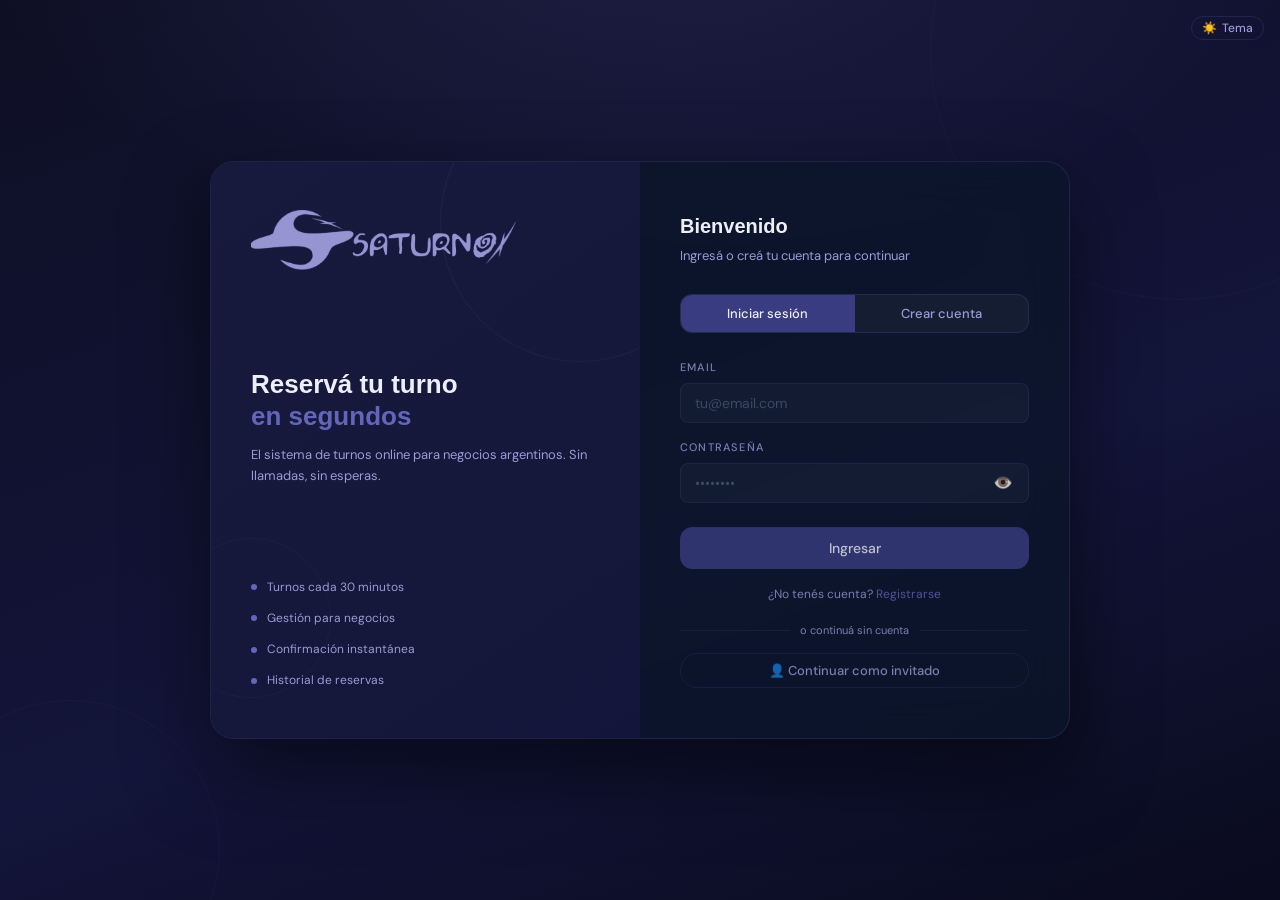
==== commit 8027cead: "app.html" ====
--- a/app.html
+++ b/app.html
@@ -3,354 +3,511 @@
 <head>
   <meta charset="UTF-8" />
   <meta name="viewport" content="width=device-width, initial-scale=1.0" />
-  <title>SaturnoX – Iniciar sesión</title>
+  <title> – Mis Turnos</title>
   <link rel="stylesheet" href="styles.css" />
   <style>
-    body {
-      display: flex;
-      flex-direction: column;
-      min-height: 100vh;
-      background: radial-gradient(ellipse 80% 60% at 50% -10%, rgba(99,102,184,.18) 0%, transparent 65%),
-                  linear-gradient(160deg, var(--navy) 0%, var(--navy2) 60%, var(--navy3) 100%);
-    }
-    [data-theme="light"] body {
-      background: radial-gradient(ellipse 80% 60% at 50% -10%, rgba(99,102,184,.13) 0%, transparent 65%),
-                  linear-gradient(160deg, #EEEEF8 0%, #E4E5F4 60%, #D8DAF0 100%);
-    }
-
-    /* HERO */
-    .auth-layout {
-      flex: 1;
-      display: flex;
-      align-items: center;
-      justify-content: center;
-      padding: 40px 20px;
-      position: relative;
-      overflow: hidden;
-    }
-    .ring {
-      position: absolute;
-      border-radius: 50%;
-      border: 1px solid rgba(99,102,184,.06);
+    body { background: linear-gradient(160deg, var(--navy) 0%, var(--navy2) 60%, var(--navy3) 100%); }
+    [data-theme="light"] body { background: linear-gradient(160deg, #EEEEF8 0%, #E4E5F4 60%, #D8DAF0 100%); }
+
+    .hero { padding: 44px 40px 32px; position: relative; overflow: hidden; }
+    .hero::before {
+      content: ''; position: absolute; inset: 0;
+      background: radial-gradient(ellipse 70% 50% at 50% 0%, rgba(99,102,184,.13) 0%, transparent 70%);
       pointer-events: none;
     }
 
-    /* AUTH BOX */
-    .auth-box {
-      width: 100%;
-      max-width: 860px;
-      display: grid;
-      grid-template-columns: 1fr 1fr;
-      border: var(--border);
-      border-radius: var(--r-xl);
-      overflow: hidden;
-      background: rgba(10,22,40,.7);
-      backdrop-filter: blur(20px);
-      box-shadow: 0 32px 80px rgba(0,0,0,.5);
-    }
-
-    /* LEFT PANEL */
-    .auth-left {
-      background: linear-gradient(145deg, var(--blue-900) 0%, var(--navy2) 100%);
-      padding: 48px 40px;
-      display: flex;
-      flex-direction: column;
-      justify-content: space-between;
-      position: relative;
-      overflow: hidden;
-    }
-    .auth-left::before {
-      content: '';
-      position: absolute;
-      width: 280px; height: 280px;
-      border-radius: 50%;
-      border: 1px solid rgba(99,102,184,.12);
-      top: -80px; right: -80px;
-    }
-    .auth-left::after {
-      content: '';
-      position: absolute;
-      width: 160px; height: 160px;
-      border-radius: 50%;
-      border: 1px solid rgba(99,102,184,.08);
-      bottom: 40px; left: -40px;
-    }
-    .auth-logo {
-      font-family: var(--font-display);
-      font-size: 18px; font-weight: 700;
-      color: var(--blue-200);
-      letter-spacing: -.5px;
-      position: relative; z-index: 1;
-    }
-    .auth-logo span { color: var(--blue-400); }
-    .auth-tagline {
-      position: relative; z-index: 1;
-    }
-    .auth-tagline h1 {
-      font-family: var(--font-display);
-      font-size: 26px; font-weight: 700;
-      color: var(--blue-50);
-      line-height: 1.2;
-      margin-bottom: 12px;
-    }
-    .auth-tagline h1 em { color: var(--blue-400); font-style: normal; }
-    .auth-tagline p { font-size: 13px; color: var(--blue-200); line-height: 1.65; }
-    .auth-features {
-      position: relative; z-index: 1;
-      display: flex; flex-direction: column; gap: 12px;
-    }
-    .feature-item {
-      display: flex; align-items: center; gap: 10px;
-      font-size: 12px; color: var(--blue-200);
-    }
-    .feature-dot {
-      width: 6px; height: 6px;
-      border-radius: 50%;
-      background: var(--blue-400);
-      flex-shrink: 0;
-    }
-
-    /* RIGHT PANEL */
-    .auth-right {
-      padding: 48px 40px;
-      display: flex;
-      flex-direction: column;
-      justify-content: center;
-    }
-    .auth-right h2 {
-      font-family: var(--font-display);
-      font-size: 20px; font-weight: 700;
-      color: var(--blue-50);
-      margin-bottom: 4px;
-    }
-    .auth-right .sub {
-      font-size: 13px; color: var(--blue-200);
-      margin-bottom: 28px;
-    }
-
-    /* TABS */
-    .tabs {
-      display: flex; gap: 0;
-      background: rgba(255,255,255,.04);
-      border: var(--border);
-      border-radius: var(--r-md);
-      overflow: hidden;
-      margin-bottom: 28px;
-    }
-    .tab-btn {
-      flex: 1; padding: 10px 12px;
+    .hero-inner { position: relative; z-index: 1; max-width: 1100px; margin: 0 auto; }
+    .hero-tag {
+      display: inline-block; font-size: 10px; font-weight: 500; letter-spacing: 2px; text-transform: uppercase;
+      color: var(--blue-400); background: rgba(99,102,184,.1); border: 1px solid rgba(99,102,184,.2);
+      padding: 5px 14px; border-radius: 20px; margin-bottom: 14px;
+    }
+    .hero h1 { font-family: var(--font-display); font-size: clamp(26px,4vw,40px); font-weight: 700; color: var(--blue-400); margin-bottom: 8px; }
+    .hero h1 em { color: var(--blue-50); font-style: normal; }
+    .hero p { font-size: 14px; color: var(--blue-200); max-width: 460px; }
+
+    /* NOTIF BANNER */
+    .notif-banner {
+      margin: 0 40px 0;max-width:1100px;
+      background: rgba(239,159,39,.1); border: 1px solid rgba(239,159,39,.35);
+      border-radius: var(--r-md); padding: 14px 18px;
+      display: flex; align-items: center; gap: 14px;
+      animation: slideDown .3s ease;
+    }
+    .notif-banner .nb-icon { font-size: 22px; flex-shrink:0; }
+    .notif-banner .nb-text { flex:1; }
+    .notif-banner .nb-title { font-size:14px;font-weight:600;color:var(--amber);margin-bottom:2px; }
+    .notif-banner .nb-sub   { font-size:12px;color:rgba(239,159,39,.75); }
+    .notif-banner .nb-btn {
+      font-family:var(--font-body);font-size:12px;font-weight:500;
+      padding:7px 14px;border-radius:16px;
+      border:1px solid rgba(239,159,39,.4);background:rgba(239,159,39,.1);color:var(--amber);
+      cursor:pointer;transition:all .2s;white-space:nowrap;
+    }
+    .notif-banner .nb-btn:hover { background:rgba(239,159,39,.2); }
+
+    /* SEARCH */
+    .search-section { background: rgba(255,255,255,.025); border-bottom: var(--border); padding: 20px 40px; }
+    .search-inner { max-width: 1100px; margin: 0 auto; display: flex; gap: 10px; flex-wrap: wrap; align-items: center; }
+    .search-wrap {
+      flex: 1; min-width: 220px; display: flex; gap: 8px;
+      background: rgba(255,255,255,.04); border: var(--border); border-radius: var(--r-md); padding: 6px;
+    }
+    .search-wrap input { flex: 1; background: transparent; border: none; outline: none; font-family: var(--font-body); font-size: 13px; color: var(--blue-50); padding: 4px 10px; }
+    .search-wrap input::placeholder { color: rgba(181,212,244,.35); }
+    .search-wrap button { background: var(--blue-600); color: var(--blue-50); border: none; border-radius: 8px; font-family: var(--font-body); font-size: 13px; font-weight: 500; padding: 8px 16px; cursor: pointer; transition: background .2s; }
+    .search-wrap button:hover { background: var(--blue-700); }
+    .cats { display: flex; gap: 6px; flex-wrap: wrap; }
+    .cat-btn { font-family: var(--font-body); font-size: 12px; font-weight: 500; padding: 6px 14px; border-radius: 20px; border: 1px solid rgba(99,102,184,.2); background: transparent; color: var(--blue-200); cursor: pointer; transition: all .2s; }
+    .cat-btn:hover, .cat-btn.active { background: var(--blue-600); border-color: var(--blue-600); color: var(--blue-50); }
+
+    /* MAIN */
+    .main { max-width: 1100px; margin: 0 auto; padding: 32px 40px; }
+    .section-hdr { display: flex; align-items: center; justify-content: space-between; margin-bottom: 16px; }
+    .section-ttl { font-family: var(--font-display); font-size: 13px; font-weight: 500; color: var(--blue-400); text-transform: uppercase; letter-spacing: 1.5px; }
+
+    /* BIZ GRID */
+    .biz-grid { display: grid; grid-template-columns: repeat(auto-fill, minmax(210px,1fr)); gap: 12px; margin-bottom: 28px; }
+    .biz-card { background: var(--glass); border: var(--border); border-radius: var(--r-lg); padding: 20px; cursor: pointer; transition: all .22s; position: relative; overflow: hidden; }
+    .biz-card::before { content: ''; position: absolute; top:0;left:0;right:0; height:2px; background: linear-gradient(90deg,transparent,rgba(99,102,184,.5),transparent); opacity:0; transition: opacity .2s; }
+    .biz-card:hover { background: var(--glass-h); border-color: rgba(99,102,184,.38); transform: translateY(-3px); }
+    .biz-card:hover::before { opacity:1; }
+    .biz-card.selected { background: rgba(57,60,128,.18); border-color: var(--blue-400); }
+    .biz-icon { width:42px;height:42px; border-radius:10px; background:rgba(99,102,184,.12); border:1px solid rgba(99,102,184,.18); display:flex;align-items:center;justify-content:center; font-size:20px; margin-bottom:12px; }
+    .biz-name { font-family:var(--font-display);font-size:14px;font-weight:600;color:var(--blue-50);margin-bottom:3px; }
+    .biz-type { font-size:11px;color:var(--blue-200);margin-bottom:8px; }
+    .biz-meta { display:flex;gap:6px;flex-wrap:wrap; }
+
+    /* BOOKING PANEL */
+    .booking-panel { display:none; background:rgba(8,18,36,.7); border:var(--border); border-radius:var(--r-xl); padding:28px; margin-bottom:28px; animation: slideDown .25s ease; backdrop-filter: blur(10px); }
+    .booking-panel.visible { display:block; }
+    .panel-header { display:flex;align-items:flex-start;justify-content:space-between; margin-bottom:24px;gap:12px; }
+    .panel-biz-name { font-family:var(--font-display);font-size:20px;font-weight:700;color:var(--blue-50);margin-bottom:3px; }
+    .panel-biz-sub  { font-size:12px;color:var(--blue-200); }
+    .sub-label { font-size:11px;font-weight:500;color:var(--blue-200);text-transform:uppercase;letter-spacing:1.5px;margin-bottom:10px; }
+
+    /* DATES */
+    .dates-row { display:flex;gap:8px;overflow-x:auto;padding-bottom:8px;margin-bottom:24px; }
+    .date-pill { flex-shrink:0;min-width:52px; padding:10px 14px;border-radius:var(--r-sm); border:1px solid rgba(99,102,184,.2);background:transparent; cursor:pointer;text-align:center;transition:all .2s; }
+    .date-pill.disabled { opacity:.3;cursor:not-allowed; }
+    .date-pill:not(.disabled):hover { border-color:rgba(99,102,184,.5);background:rgba(99,102,184,.07); }
+    .date-pill.active { background:var(--blue-600);border-color:var(--blue-600); }
+    .date-pill .dow { font-size:10px;font-weight:500;color:var(--blue-200);text-transform:uppercase;letter-spacing:.5px;display:block; }
+    .date-pill.active .dow { color:rgba(230,241,251,.6); }
+    .date-pill .day { font-family:var(--font-display);font-size:18px;font-weight:700;color:var(--blue-50);display:block; }
+
+    /* SLOTS */
+    .slots-wrap { margin-bottom:24px; }
+    .slots-grid { display:grid;grid-template-columns:repeat(auto-fill,minmax(70px,1fr));gap:7px; }
+    .slot { padding:9px 4px;border-radius:8px; border:1px solid rgba(99,102,184,.15);background:transparent; color:var(--blue-100);font-size:12px;font-weight:500; cursor:pointer;text-align:center;transition:all .2s; font-family:var(--font-body); }
+    .slot:hover:not(:disabled) { background:rgba(99,102,184,.12);border-color:rgba(99,102,184,.4); }
+    .slot:disabled { opacity:.28;cursor:not-allowed;text-decoration:line-through; }
+    .slot.active { background:var(--blue-600);border-color:var(--blue-400);color:var(--blue-50); }
+    .no-slots { color:var(--blue-200);font-size:13px;padding:12px 0; }
+
+    /* CONFIRM BAR */
+    .confirm-bar { display:none;align-items:center;gap:14px; padding:16px 20px; background:rgba(57,60,128,.15); border:1px solid rgba(99,102,184,.28);border-radius:var(--r-md); }
+    .confirm-bar.visible { display:flex; }
+    .confirm-info { flex:1; }
+    .confirm-info strong { color:var(--blue-50);font-size:15px;display:block;margin-bottom:2px; }
+    .confirm-info small  { color:var(--blue-200);font-size:12px; }
+    .btn-confirm { font-family:var(--font-body);font-size:14px;font-weight:500; padding:12px 24px;background:var(--blue-600);color:var(--blue-50); border:none;border-radius:var(--r-md);cursor:pointer;transition:background .2s;white-space:nowrap; }
+    .btn-confirm:hover { background:var(--blue-700); }
+
+    /* SUCCESS */
+    .success-box { display:none;text-align:center;padding:24px; background:rgba(29,158,117,.1);border:1px solid var(--green-bd); border-radius:var(--r-md);margin-top:14px;animation:slideDown .25s ease; }
+    .success-box.visible { display:block; }
+    .success-box .suc-icon { font-size:36px;margin-bottom:8px; }
+    .success-box p { color:var(--green);font-size:16px;font-weight:500;margin-bottom:4px; }
+    .success-box small { color:var(--blue-200);font-size:13px; }
+
+    /* APPOINTMENTS */
+    .appt-list { display:flex;flex-direction:column;gap:10px; }
+    .appt-card { display:flex;align-items:center;gap:16px; background:var(--glass);border:var(--border);border-radius:var(--r-md); padding:16px 20px;transition:background .2s; }
+    .appt-card:hover { background:var(--glass-h); }
+    .appt-card.cancelled-by-biz { border-color:rgba(239,159,39,.35);background:rgba(239,159,39,.04); }
+    .appt-icon { font-size:24px;flex-shrink:0; }
+    .appt-info { flex:1; }
+    .appt-biz { font-family:var(--font-display);font-size:14px;font-weight:600;color:var(--blue-50);margin-bottom:2px; }
+    .appt-time { font-size:12px;color:var(--blue-200); }
+    .appt-reason { font-size:11px;color:var(--amber);margin-top:4px; }
+    .appt-actions { display:flex;gap:6px;align-items:center; }
+    .btn-cancel { font-family:var(--font-body);font-size:12px;font-weight:500; padding:6px 12px;border-radius:20px; border:1px solid var(--red-bd);background:var(--red-bg);color:var(--red); cursor:pointer;transition:all .2s; }
+    .btn-cancel:hover { background:rgba(226,75,74,.2); }
+    .empty-state { text-align:center;padding:40px;color:var(--blue-200);font-size:14px; }
+    .empty-state .em-icon { font-size:40px;margin-bottom:12px; }
+
+    /* STATS */
+    .stats-row { display:flex;gap:12px;flex-wrap:wrap;margin-bottom:28px; }
+    .stat-card { flex:1;min-width:130px; background:var(--glass);border:var(--border);border-radius:var(--r-md); padding:16px 20px; }
+    .stat-num { font-family:var(--font-display);font-size:26px;font-weight:700;color:var(--blue-400);display:block; }
+    .stat-lbl { font-size:11px;color:var(--blue-200);text-transform:uppercase;letter-spacing:1px; }
+
+    /* HAMBURGER / MOBILE MENU */
+    .hamburger-btn {
+      display: none;
+      flex-direction: column; justify-content: center; align-items: center;
+      gap: 5px; width: 38px; height: 38px;
+      background: rgba(99,102,184,.1); border: 1px solid rgba(99,102,184,.2);
+      border-radius: var(--r-sm); cursor: pointer;
+    }
+    .hamburger-btn span {
+      display: block; width: 18px; height: 2px;
+      background: var(--blue-200); border-radius: 2px; transition: all .2s;
+    }
+    .mobile-menu {
+      position: fixed; top: 60px; right: 12px; z-index: 300;
+      background: var(--navy2); border: var(--border); border-radius: var(--r-lg);
+      padding: 8px; min-width: 200px;
+      box-shadow: 0 12px 40px rgba(0,0,0,.5);
+      animation: slideDown .2s ease;
+    }
+    .mobile-menu.hidden { display: none; }
+    .mobile-menu-item {
+      display: block; width: 100%; text-align: left;
+      padding: 11px 16px; border-radius: var(--r-sm);
       background: transparent; border: none;
-      font-family: var(--font-body);
-      font-size: 13px; font-weight: 500;
-      color: var(--blue-200);
-      cursor: pointer; transition: all .2s;
-    }
-    .tab-btn.active {
-      background: var(--blue-600);
-      color: var(--blue-50);
-    }
-
-    /* FORM PANEL */
-    .tab-panel { display: none; }
-    .tab-panel.active { display: block; animation: slideDown .2s ease; }
-
-    /* ROLE SELECTOR */
-    .role-selector {
-      display: grid; grid-template-columns: 1fr 1fr;
-      gap: 8px; margin-bottom: 16px;
-    }
-    .role-card {
-      padding: 12px 14px;
-      border: var(--border);
-      border-radius: var(--r-md);
-      cursor: pointer;
-      background: transparent;
-      transition: all .2s;
-      text-align: left;
-    }
-    .role-card:hover { background: var(--glass-h); border-color: rgba(99,102,184,.4); }
-    .role-card.selected { background: rgba(57,60,128,.2); border-color: var(--blue-400); }
-    .role-card .role-icon { font-size: 22px; margin-bottom: 6px; display: block; }
-    .role-card .role-name {
-      font-size: 13px; font-weight: 500; color: var(--blue-50); display: block;
-    }
-    .role-card .role-desc { font-size: 11px; color: var(--blue-200); }
-
-    /* GLOBAL ERROR */
-    .alert {
-      padding: 10px 14px;
-      border-radius: var(--r-sm);
-      font-size: 13px;
-      margin-bottom: 14px;
-      display: none;
-    }
-    .alert.error { background: var(--red-bg); border: 1px solid var(--red-bd); color: var(--red); display: block; }
-    .alert.success { background: var(--green-bg); border: 1px solid var(--green-bd); color: var(--green); display: block; }
-
-    /* RESPONSIVE */
-    @media (max-width: 700px) {
-      .auth-layout { padding: 0; align-items: stretch; }
-      .auth-box {
-        grid-template-columns: 1fr;
-        border-radius: 0;
-        border-left: none; border-right: none;
-        min-height: 100vh;
-        box-shadow: none;
-      }
-      .auth-left { display: none; }
-      .auth-right { padding: 40px 24px 32px; justify-content: flex-start; }
-      .auth-right h2 { font-size: 24px; }
-      .role-selector { grid-template-columns: 1fr 1fr; }
-      .role-card { padding: 10px; }
+      font-family: var(--font-body); font-size: 14px; font-weight: 500;
+      color: var(--blue-100); cursor: pointer; transition: background .18s;
+    }
+    .mobile-menu-item:hover { background: rgba(99,102,184,.12); }
+    .mobile-menu-item.danger-item { color: var(--red); }
+    .mobile-menu-item.danger-item:hover { background: var(--red-bg); }
+
+    @media (max-width: 640px) {
+      /* NAV */
+      .nav-desktop-btn { display: none !important; }
+      .nav-username { display: none !important; }
+      .hamburger-btn { display: flex; }
+
+      /* LAYOUT SPACING */
+      .hero { padding: 28px 16px 20px; }
+      .search-section { padding: 14px 16px; }
+      .main { padding: 20px 16px; }
+      .notif-banner { margin: 0 16px; gap: 10px; padding: 12px 14px; }
+      .notif-banner .nb-btn { padding: 6px 10px; font-size: 11px; }
+
+      /* HERO */
+      .hero h1 { font-size: 22px; }
+      .hero p { font-size: 13px; }
+      .hero-tag { font-size: 9px; }
+
+      /* SEARCH */
+      .search-inner { flex-direction: column; gap: 10px; }
+      .search-wrap { min-width: 0; }
+      .cats { gap: 5px; }
+      .cat-btn { font-size: 11px; padding: 5px 10px; }
+
+      /* BIZ GRID */
+      .biz-grid { grid-template-columns: 1fr 1fr; gap: 8px; }
+      .biz-card { padding: 14px; }
+      .biz-name { font-size: 13px; }
+      .biz-type { font-size: 10px; }
+
+      /* BOOKING PANEL */
+      .booking-panel { padding: 16px; border-radius: var(--r-lg); }
+      .panel-header { flex-direction: column; gap: 10px; }
+      .panel-header > div:last-child { align-self: flex-end; margin-top: -8px; }
+      .panel-biz-name { font-size: 16px; }
+      .slots-grid { grid-template-columns: repeat(auto-fill, minmax(60px, 1fr)); gap: 6px; }
+
+      /* CONFIRM BAR */
+      .confirm-bar { flex-direction: column; align-items: stretch; gap: 10px; padding: 14px; }
+      .btn-confirm { width: 100%; text-align: center; padding: 14px; font-size: 15px; }
       .form-row { grid-template-columns: 1fr; }
-      .mobile-logo-wrap { display: block !important; }
-    }
-    @media (max-width: 400px) {
-      .auth-right { padding: 32px 16px 24px; }
-    }
-    /* Mobile: solo ícono en el toggle */
-    @media (max-width: 640px) {
-      .theme-label { display: none; }
-      .theme-toggle { padding: 6px 8px; width: 36px; height: 36px; justify-content: center; border-radius: 50%; }
-    }
-</style>
+
+      /* APPT CARDS */
+      .appt-card { flex-wrap: wrap; gap: 10px; padding: 14px; }
+      .appt-actions { width: 100%; justify-content: flex-end; }
+      .stats-row { gap: 8px; }
+      .stat-card { padding: 14px; min-width: 90px; }
+      .stat-num { font-size: 22px; }
+      .section-hdr { flex-wrap: wrap; gap: 10px; }
+    }
+    @media (max-width: 380px) {
+      .biz-grid { grid-template-columns: 1fr; }
+      .main { padding: 16px 12px; }
+    }
+  </style>
 </head>
 <body>
 
-<!-- THEME TOGGLE (top-right fixed) -->
-<div style="position:fixed;top:14px;right:16px;z-index:500;">
-  <button class="theme-toggle" id="themeToggleBtn" onclick="toggleTheme()" title="Cambiar tema"><span id="themeIcon">🌙</span><span class="theme-label"> Tema</span></button>
+<nav class="navbar">
+  <a href="app.html" class="logo"><img id="logoNav" src="saturnox.png" alt="SaturnoX" style="height:40px;width:auto;filter:brightness(1.1);vertical-align:middle;" /></a>
+  <div class="nav-right">
+    <button class="theme-toggle" id="themeToggleBtn" onclick="toggleTheme()" title="Cambiar tema"><span id="themeIcon">🌙</span><span class="theme-label nav-desktop-btn"> Tema</span></button>
+    <span style="font-size:13px;color:var(--blue-200);" id="navUser" class="nav-username"></span>
+    <button class="btn nav-desktop-btn" onclick="showSection('mis-turnos')">Mis turnos</button>
+    <button class="btn nav-desktop-btn" onclick="showSection('buscar')">Buscar negocio</button>
+    <button class="btn nav-desktop-btn" onclick="showSection('mis-resenas')">Mis reseñas</button>
+    <button class="btn danger nav-desktop-btn" onclick="logout()">Salir</button>
+    <button class="hamburger-btn" id="hamburgerBtn" onclick="toggleMobileMenu()" aria-label="Menú">
+      <span></span><span></span><span></span>
+    </button>
+  </div>
+</nav>
+
+<!-- MOBILE DROPDOWN MENU -->
+<div id="mobileMenu" class="mobile-menu hidden">
+  <button class="mobile-menu-item" onclick="showSection('buscar');toggleMobileMenu()">🔍 Buscar negocio</button>
+  <button class="mobile-menu-item" onclick="showSection('mis-turnos');toggleMobileMenu()">📅 Mis turnos</button>
+  <button class="mobile-menu-item" onclick="showSection('mis-resenas');toggleMobileMenu()">⭐ Mis reseñas</button>
+  <div style="height:1px;background:rgba(99,102,184,.15);margin:4px 0;"></div>
+  <button class="mobile-menu-item" onclick="toggleTheme();toggleMobileMenu();" id="themeMenuBtn">☀️ Cambiar tema</button>
+  <div style="height:1px;background:rgba(99,102,184,.15);margin:4px 0;"></div>
+  <button class="mobile-menu-item danger-item" onclick="logout()">🚪 Cerrar sesión</button>
 </div>
 
-<div class="auth-layout">
-  <div class="ring" style="width:500px;height:500px;top:-200px;right:-150px;"></div>
-  <div class="ring" style="width:300px;height:300px;bottom:-100px;left:-80px;"></div>
-
-  <div class="auth-box">
-    <!-- IZQUIERDA -->
-    <div class="auth-left">
-      <div class="auth-logo"><img id="logoAuth" src="saturnox.png" alt="SaturnoX" style="height:60px;width:auto;filter:brightness(1.1);align-items: center;" /></div>
-      <div class="auth-tagline">
-        <h1>Reservá tu turno<br><em>en segundos</em></h1>
-        <p>El sistema de turnos online para negocios argentinos. Sin llamadas, sin esperas.</p>
+<!-- NOTIFICATION BANNER (cancellation from business) -->
+<div id="notifBanner" style="max-width:1100px;margin:20px auto 0;padding:0 40px;display:none;">
+  <div class="notif-banner">
+    <div class="nb-icon">🔔</div>
+    <div class="nb-text">
+      <div class="nb-title" id="notifTitle"></div>
+      <div class="nb-sub" id="notifSub"></div>
+    </div>
+    <button class="nb-btn" onclick="viewCancelledTurnos()">Ver mis turnos</button>
+    <button class="nb-btn" onclick="dismissNotifs()" style="margin-left:4px;">✕</button>
+  </div>
+</div>
+
+<div class="hero">
+  <div class="hero-inner">
+    <div class="hero-tag">Panel de usuario</div>
+    <h1>Hola, <em id="heroName">...</em></h1>
+    <p>Reservá turnos en tus negocios favoritos o consultá tus reservas activas.</p>
+  </div>
+</div>
+
+<div class="search-section" id="searchSection">
+  <div class="search-inner">
+    <div class="search-wrap">
+      <input type="text" id="searchInput" placeholder="Buscar negocio o rubro..." oninput="renderBiz()" />
+      <button onclick="applyFilters()">Buscar</button>
+    </div>
+    <div class="cats">
+      <button class="cat-btn active" onclick="filterCat(this,'all')">Todos</button>
+      <button class="cat-btn" onclick="filterCat(this,'salud')">Salud</button>
+      <button class="cat-btn" onclick="filterCat(this,'belleza')">Belleza</button>
+      <button class="cat-btn" onclick="filterCat(this,'veterinaria')">Veterinaria</button>
+      <button class="cat-btn" onclick="filterCat(this,'profesional')">Profesional</button>
+      <button class="cat-btn" onclick="filterCat(this,'fitness')">Fitness</button>
+      <button class="cat-btn" onclick="filterCat(this,'educacion')">Educación</button>
+      <button class="cat-btn" onclick="filterCat(this,'otro')">Otros</button>
+    </div>
+  </div>
+</div>
+
+<div class="main">
+
+  <!-- BUSCAR -->
+  <div id="sec-buscar">
+    <div class="section-hdr" style="margin-bottom:16px;">
+      <div class="section-ttl">Negocios disponibles</div>
+    </div>
+    <div class="biz-grid" id="bizGrid"></div>
+
+    <div class="booking-panel" id="bookingPanel">
+      <div class="panel-header">
+        <div>
+          <div class="panel-biz-name" id="panelName"></div>
+          <div class="panel-biz-sub"  id="panelSub"></div>
+          <div id="panelPhone" style="font-size:13px;color:var(--blue-200);margin-top:6px;display:none;"></div>
+          <div id="panelDesc" style="font-size:16px;color:var(--amber);margin-top:5px;line-height:1.55;display:none;"><h3>Descripción:</h3></div>
+        </div>
+        <button class="btn" onclick="closePanel()">✕ Cerrar</button>
       </div>
-      <div class="auth-features">
-        <div class="feature-item"><div class="feature-dot"></div>Gestión para negocios</div>
-        <div class="feature-item"><div class="feature-dot"></div>Confirmación instantánea</div>
-        <div class="feature-item"><div class="feature-dot"></div>Historial de reservas</div>
+
+      <div class="sub-label">Elegí el día</div>
+      <div class="dates-row" id="datePicker"></div>
+
+      <div class="slots-wrap">
+        <div class="sub-label" id="slotsLabel">Horarios</div>
+        <div class="slots-grid" id="slotsGrid"></div>
       </div>
-    </div>
-
-    <!-- DERECHA -->
-    <div class="auth-right">
-      <div style="display:none;margin-bottom:28px;" class="mobile-logo-wrap">
-        <img id="logoMobile" src="saturnox.png" alt="SaturnoX" style="height:44px;width:auto;filter:brightness(1.1);" />
-        <p style="font-size:12px;color:var(--blue-200);margin-top:8px;">El sistema de turnos online para negocios argentinos.</p>
-      </div>
-      <h2>Bienvenido</h2>
-      <p class="sub">Ingresá o creá tu cuenta para continuar</p>
-
-      <div class="tabs">
-        <button class="tab-btn active" onclick="switchTab('login')">Iniciar sesión</button>
-        <button class="tab-btn" onclick="switchTab('register')">Crear cuenta</button>
-      </div>
-
-      <!-- LOGIN -->
-      <div class="tab-panel active" id="panel-login">
-        <div class="alert" id="loginAlert"></div>
-        <div class="form-group">
-          <label class="form-label">Email</label>
-          <input class="form-input" type="email" id="loginEmail" placeholder="tu@email.com" />
+
+      <div class="confirm-bar" id="confirmBar">
+        <div class="confirm-info">
+          <strong id="confirmSlot"></strong>
+          <small id="confirmDate"></small>
         </div>
-        <div class="form-group">
-          <label class="form-label">Contraseña</label>
-          <div style="position:relative;">
-            <input class="form-input" type="password" id="loginPass" placeholder="••••••••" style="padding-right:44px;" />
-            <button type="button" onclick="togglePassVis('loginPass','eyeLogin')" style="position:absolute;right:12px;top:50%;transform:translateY(-50%);background:none;border:none;cursor:pointer;color:var(--blue-200);font-size:16px;padding:4px;line-height:1;" id="eyeLogin">🙈</button>
+        <!-- RESERVA PARA OTRA PERSONA -->
+        <div id="thirdPartyToggleRow" style="margin-bottom:12px;padding:12px 14px;background:rgba(99,102,184,.06);border:1px solid rgba(99,102,184,.15);border-radius:var(--r-md);">
+          <div style="display:flex;align-items:center;gap:12px;cursor:pointer;user-select:none;" onclick="toggleThirdParty()">
+            <div id="tpToggleTrack" style="position:relative;width:40px;height:22px;border-radius:11px;background:rgba(99,102,184,.15);border:1px solid rgba(99,102,184,.2);transition:all .25s;flex-shrink:0;">
+              <div id="tpToggleThumb" style="position:absolute;top:3px;left:3px;width:14px;height:14px;border-radius:50%;background:var(--blue-200);transition:all .25s;"></div>
+            </div>
+            <span style="font-size:13px;color:var(--blue-100);" id="tpToggleLabel">¿Reservar para otra persona?</span>
           </div>
-        </div>
-        <button class="btn primary lg full" onclick="doLogin()" style="margin-top:8px;">
-          Ingresar
-        </button>
-        <p style="text-align:center;margin-top:16px;font-size:12px;color:var(--blue-200);">
-          ¿No tenés cuenta? <a href="#" onclick="switchTab('register')" style="color:var(--blue-400);text-decoration:none;">Registrarse</a>
-        </p>
-
-        <!-- DIVISOR -->
-        <div style="display:flex;align-items:center;gap:10px;margin:18px 0 4px;">
-          <div style="flex:1;height:1px;background:rgba(99,102,184,.18);"></div>
-          <span style="font-size:11px;color:var(--blue-200);white-space:nowrap;">o continuá sin cuenta</span>
-          <div style="flex:1;height:1px;background:rgba(99,102,184,.18);"></div>
-        </div>
-        <button class="btn full" onclick="enterAsGuest()" style="margin-top:10px;color:var(--blue-200);border-color:rgba(99,102,184,.2);">
-          👤 Continuar como invitado
-        </button>
-      </div>
-
-      <!-- REGISTRO -->
-      <div class="tab-panel" id="panel-register">
-        <div class="alert" id="registerAlert"></div>
-
-        <div style="margin-bottom:14px;">
-          <div class="form-label" style="margin-bottom:8px;">Tipo de cuenta</div>
-          <div class="role-selector">
-            <div class="role-card selected" id="roleUser" onclick="selectRole('user')">
-              <span class="role-icon">👤</span>
-              <span class="role-name">Usuario</span>
-              <span class="role-desc">Reservar turnos</span>
-            </div>
-            <div class="role-card" id="roleBiz" onclick="selectRole('business')">
-              <span class="role-icon">🏪</span>
-              <span class="role-name">Negocio</span>
-              <span class="role-desc">Gestionar turnos</span>
+          <div id="thirdPartyFields" style="display:none;margin-top:12px;animation:slideDown .2s ease;">
+            <div class="form-row" style="gap:10px;">
+              <div class="form-group" style="flex:1;margin-bottom:0;">
+                <label class="form-label" style="font-size:12px;">Nombre y apellido *</label>
+                <input class="form-input" type="text" id="tpName" placeholder="Ej: Ana García" style="font-size:13px;" />
+              </div>
+              <div class="form-group" style="flex:1;margin-bottom:0;">
+                <label class="form-label" style="font-size:12px;">DNI *</label>
+                <input class="form-input" type="text" id="tpDni" placeholder="Ej: 30456789" maxlength="8" style="font-size:13px;" oninput="this.value=this.value.replace(/\D/g,'')" />
+              </div>
             </div>
           </div>
         </div>
-
-        <div class="form-row">
-          <div class="form-group">
-            <label class="form-label">Nombre</label>
-            <input class="form-input" type="text" id="regName" placeholder="Juan" />
+        <button class="btn-confirm" onclick="confirmBooking()">Confirmar turno →</button>
+      </div>
+
+      <!-- INFO SEÑA -->
+      <div id="depositInfoBox" style="display:none;margin-top:16px;padding:16px 20px;background:rgba(239,159,39,.07);border:1px solid rgba(239,159,39,.3);border-radius:var(--r-md);">
+        <div style="font-size:12px;font-weight:600;color:#e0993a;text-transform:uppercase;letter-spacing:1px;margin-bottom:10px;">💳 Este turno requiere seña</div>
+        <div style="font-size:13px;color:var(--blue-100);line-height:2;">
+          <div>Monto: <strong id="depositAmtLabel" style="color:var(--blue-50);"></strong></div>
+          <div>Titular: <strong id="depositHolderLabel" style="color:var(--blue-50);"></strong></div>
+          <div style="display:flex;align-items:center;gap:8px;flex-wrap:wrap;">
+            Alias/CVU: <strong id="depositAliasLabel" style="color:var(--blue-50);"></strong>
+            <button onclick="copyAlias()" style="background:rgba(99,102,184,.15);border:1px solid rgba(99,102,184,.2);border-radius:6px;color:var(--blue-200);font-size:11px;padding:2px 8px;cursor:pointer;">Copiar</button>
           </div>
-          <div class="form-group">
-            <label class="form-label">Apellido</label>
-            <input class="form-input" type="text" id="regLast" placeholder="García" />
-          </div>
+          <div>Enviar comprobante a: <strong id="depositPhoneLabel" style="color:var(--blue-50);"></strong></div>
         </div>
-        <div class="form-group">
-          <label class="form-label">Email</label>
-          <input class="form-input" type="email" id="regEmail" placeholder="tu@email.com" />
-        </div>
-        <div class="form-group">
-          <label class="form-label">Contraseña</label>
-          <div style="position:relative;">
-            <input class="form-input" type="password" id="regPass" placeholder="Mínimo 6 caracteres" oninput="checkPassStrength(this.value)" style="padding-right:44px;" />
-            <button type="button" onclick="togglePassVis('regPass','eyeReg')" style="position:absolute;right:12px;top:50%;transform:translateY(-50%);background:none;border:none;cursor:pointer;color:var(--blue-200);font-size:16px;padding:4px;line-height:1;" id="eyeReg">👁️</button>
-          </div>
-          <div id="passStrengthWrap" style="margin-top:8px;display:none;">
-            <div style="display:flex;gap:4px;margin-bottom:5px;">
-              <div id="psBar1" style="flex:1;height:4px;border-radius:4px;background:rgba(99,102,184,.15);transition:background .3s;"></div>
-              <div id="psBar2" style="flex:1;height:4px;border-radius:4px;background:rgba(99,102,184,.15);transition:background .3s;"></div>
-              <div id="psBar3" style="flex:1;height:4px;border-radius:4px;background:rgba(99,102,184,.15);transition:background .3s;"></div>
-              <div id="psBar4" style="flex:1;height:4px;border-radius:4px;background:rgba(99,102,184,.15);transition:background .3s;"></div>
-            </div>
-            <span id="passStrengthLabel" style="font-size:11px;font-weight:500;"></span>
-          </div>
-        </div>
-        <button class="btn primary lg full" onclick="doRegister()" style="margin-top:8px;">
-          Crear cuenta
-        </button>
+        <p style="font-size:11px;color:var(--blue-200);margin-top:8px;">Una vez realizada la transferencia, enviá el comprobante al número indicado.</p>
       </div>
+
+      <div class="success-box" id="successBox">
+        <div class="suc-icon">✓</div>
+        <p>¡Turno confirmado!</p>
+        <small id="successDetail"></small>
+        <br><br>
+        <button class="btn primary" onclick="showSection('mis-turnos')">Ver mis turnos</button>
+      </div>
+    </div>
+  </div>
+
+  <!-- MIS TURNOS -->
+  <div id="sec-mis-turnos" class="hidden">
+    <div class="section-hdr" style="margin-bottom:20px;">
+      <div class="section-ttl">Mis reservas</div>
+      <button class="btn primary" onclick="showSection('buscar')">+ Nuevo turno</button>
+    </div>
+
+    <div class="stats-row" id="statsRow"></div>
+
+    <!-- FILTER TABS -->
+    <div style="display:flex;gap:6px;margin-bottom:16px;flex-wrap:wrap;" id="apptFilters">
+      <button class="cat-btn active" onclick="filterAppts(this,'all')">Todos</button>
+      <button class="cat-btn" onclick="filterAppts(this,'active')">Activos</button>
+      <button class="cat-btn" onclick="filterAppts(this,'cancelled')">Cancelados</button>
+    </div>
+
+    <div id="apptList" class="appt-list"></div>
+  </div>
+
+  <!-- RESEÑAS -->
+  <div id="sec-mis-resenas" class="hidden">
+    <div class="section-hdr" style="margin-bottom:20px;">
+      <div class="section-ttl">Mis reseñas</div>
+    </div>
+    <p style="font-size:13px;color:var(--blue-200);margin-bottom:20px;">Calificá los negocios donde reservaste turnos. Tu opinión ayuda a otros usuarios.</p>
+    <div id="resenasList" style="display:flex;flex-direction:column;gap:14px;"></div>
+  </div>
+
+</div>
+
+<!-- MODAL CANCELAR TURNO (usuario) -->
+<div id="cancelApptModal" style="display:none;position:fixed;inset:0;background:rgba(0,0,0,.65);backdrop-filter:blur(6px);z-index:1000;align-items:center;justify-content:center;padding:20px;">
+  <div style="background:var(--navy2);border:1px solid rgba(239,80,80,.25);border-radius:var(--r-xl);padding:32px;max-width:420px;width:100%;box-shadow:0 24px 60px rgba(0,0,0,.5);">
+    <div style="font-size:36px;text-align:center;margin-bottom:12px;">⚠️</div>
+    <h3 style="font-family:var(--font-display);font-size:18px;font-weight:700;color:var(--blue-50);text-align:center;margin-bottom:8px;">Cancelar turno</h3>
+    <div id="cancelApptDetail" style="background:rgba(255,255,255,.04);border:var(--border);border-radius:var(--r-md);padding:14px 16px;margin-bottom:16px;text-align:center;">
+      <div id="cancelApptBizName" style="font-family:var(--font-display);font-size:15px;font-weight:600;color:var(--blue-50);margin-bottom:4px;"></div>
+      <div id="cancelApptDateTime" style="font-size:13px;color:var(--blue-200);"></div>
+    </div>
+    <p style="font-size:13px;color:var(--blue-200);text-align:center;margin-bottom:22px;">Esta acción no se puede deshacer. ¿Confirmás la cancelación?</p>
+    <div style="display:flex;gap:10px;">
+      <button class="btn danger lg" style="flex:1;" onclick="confirmCancelApptUser()">Sí, cancelar turno</button>
+      <button class="btn lg" style="flex:1;" onclick="closeCancelApptModal()">Volver</button>
     </div>
   </div>
 </div>
 
+<!-- MODAL ELIMINAR RESEÑA -->
+<div id="deleteReviewModal" style="display:none;position:fixed;inset:0;background:rgba(0,0,0,.65);backdrop-filter:blur(6px);z-index:1000;align-items:center;justify-content:center;padding:20px;">
+  <div style="background:var(--navy2);border:1px solid rgba(239,80,80,.25);border-radius:var(--r-xl);padding:32px;max-width:400px;width:100%;box-shadow:0 24px 60px rgba(0,0,0,.5);text-align:center;">
+    <div style="width:56px;height:56px;background:rgba(239,80,80,.12);border:1px solid rgba(239,80,80,.3);border-radius:50%;display:flex;align-items:center;justify-content:center;margin:0 auto 16px;font-size:24px;">🗑️</div>
+    <h3 style="font-family:var(--font-display);font-size:18px;font-weight:700;color:var(--blue-50);margin-bottom:8px;">Eliminar reseña</h3>
+    <p style="font-size:13px;color:var(--blue-200);margin-bottom:24px;line-height:1.6;">¿Estás seguro de que querés eliminar tu reseña?<br>Esta acción no se puede deshacer.</p>
+    <div style="display:flex;gap:10px;">
+      <button class="btn danger lg" style="flex:1;" onclick="confirmDeleteReview()">Sí, eliminar</button>
+      <button class="btn lg" style="flex:1;" onclick="closeDeleteReviewModal()">Cancelar</button>
+    </div>
+  </div>
+</div>
+
+<!-- MODAL RESEÑA -->
+<div id="reviewModal" style="display:none;position:fixed;inset:0;background:rgba(0,0,0,.6);backdrop-filter:blur(4px);z-index:1000;display:none;align-items:center;justify-content:center;padding:20px;">
+  <div style="background:var(--navy2);border:var(--border);border-radius:var(--r-xl);padding:32px;max-width:460px;width:100%;">
+    <h3 style="font-family:var(--font-display);font-size:18px;font-weight:700;color:var(--blue-50);margin-bottom:4px;" id="reviewModalTitle">Calificar negocio</h3>
+    <p style="font-size:13px;color:var(--blue-200);margin-bottom:20px;" id="reviewModalSub"></p>
+    <div style="margin-bottom:20px;">
+      <div style="font-size:12px;color:var(--blue-200);margin-bottom:10px;text-transform:uppercase;letter-spacing:1px;font-weight:500;">Calificación</div>
+      <div style="display:flex;gap:8px;" id="starSelector">
+        <span class="review-star" data-v="1" onclick="setReviewStar(1)" style="font-size:28px;cursor:pointer;transition:transform .1s;filter:grayscale(1) opacity(.4);">★</span>
+        <span class="review-star" data-v="2" onclick="setReviewStar(2)" style="font-size:28px;cursor:pointer;transition:transform .1s;filter:grayscale(1) opacity(.4);">★</span>
+        <span class="review-star" data-v="3" onclick="setReviewStar(3)" style="font-size:28px;cursor:pointer;transition:transform .1s;filter:grayscale(1) opacity(.4);">★</span>
+        <span class="review-star" data-v="4" onclick="setReviewStar(4)" style="font-size:28px;cursor:pointer;transition:transform .1s;filter:grayscale(1) opacity(.4);">★</span>
+        <span class="review-star" data-v="5" onclick="setReviewStar(5)" style="font-size:28px;cursor:pointer;transition:transform .1s;filter:grayscale(1) opacity(.4);">★</span>
+      </div>
+    </div>
+    <div style="margin-bottom:20px;">
+      <div style="font-size:12px;color:var(--blue-200);margin-bottom:8px;text-transform:uppercase;letter-spacing:1px;font-weight:500;">Comentario (opcional)</div>
+      <textarea id="reviewComment" style="width:100%;min-height:90px;background:rgba(255,255,255,.04);border:var(--border);border-radius:var(--r-md);padding:10px 14px;font-family:var(--font-body);font-size:13px;color:var(--blue-50);resize:vertical;outline:none;box-sizing:border-box;" placeholder="Contá tu experiencia..."></textarea>
+    </div>
+    <div id="reviewAlert" style="font-size:12px;color:#e05d5d;margin-bottom:12px;display:none;"></div>
+    <div style="display:flex;gap:10px;">
+      <button class="btn primary lg" onclick="submitReview()">Guardar reseña</button>
+      <button class="btn" onclick="closeReviewModal()">Cancelar</button>
+    </div>
+  </div>
+</div>
+
+<!-- MODAL DATOS INVITADO -->
+<div id="guestModal" style="display:none;position:fixed;inset:0;background:rgba(0,0,0,.65);backdrop-filter:blur(6px);z-index:1000;align-items:center;justify-content:center;padding:20px;">
+  <div style="background:var(--navy2);border:var(--border);border-radius:var(--r-xl);padding:32px;max-width:440px;width:100%;box-shadow:0 24px 60px rgba(0,0,0,.5);">
+    <div style="font-size:32px;text-align:center;margin-bottom:10px;">👤</div>
+    <h3 style="font-family:var(--font-display);font-size:18px;font-weight:700;color:var(--blue-50);text-align:center;margin-bottom:6px;">Tus datos de contacto</h3>
+    <p style="font-size:13px;color:var(--blue-200);text-align:center;margin-bottom:22px;line-height:1.55;">Completá tus datos para que el negocio pueda identificarte.</p>
+    <div id="guestModalAlert" style="font-size:12px;color:var(--red);margin-bottom:10px;display:none;background:var(--red-bg);border:1px solid var(--red-bd);border-radius:var(--r-sm);padding:8px 12px;"></div>
+    <div class="form-row">
+      <div class="form-group">
+        <label class="form-label">Nombre *</label>
+        <input class="form-input" type="text" id="guestName" placeholder="Ej: Juan" />
+      </div>
+      <div class="form-group">
+        <label class="form-label">Apellido *</label>
+        <input class="form-input" type="text" id="guestLastName" placeholder="Ej: García" />
+      </div>
+    </div>
+    <div class="form-group">
+      <label class="form-label">Teléfono de contacto *</label>
+      <input class="form-input" type="tel" id="guestPhone" placeholder="Ej: 11 2345-6789" />
+    </div>
+    <div style="display:flex;gap:10px;margin-top:6px;">
+      <button class="btn primary lg" style="flex:1;" onclick="confirmGuestAndBook()">Confirmar turno →</button>
+      <button class="btn lg" onclick="closeGuestModal()">Cancelar</button>
+    </div>
+    <p style="font-size:11px;color:var(--blue-200);text-align:center;margin-top:14px;">
+      ¿Querés guardar tu historial? <a href="#" onclick="DB.logout();window.location.href='index.html';return false;" style="color:var(--blue-400);text-decoration:none;">Crear cuenta gratis</a>
+    </p>
+  </div>
+</div>
+
+<div class="toast-container" id="toastContainer"></div>
+
 <script src="app.js"></script>
 <script>
+  let currentUser, selectedBiz=null, selectedDate=null, selectedSlot=null, currentCat='all', apptFilter='all';
+
   // ── TEMA ──
   function updateLogo(theme) {
-    const src = theme === 'light' ? 'saturnoxdark.png' : 'saturnox.png';
-    document.querySelectorAll('#logoAuth,#logoMobile').forEach(el => el && (el.src = src));
+    const el = document.getElementById('logoNav');
+    if (el) el.src = theme === 'light' ? 'saturnoxdark.png' : 'saturnox.png';
   }
   function initTheme() {
     const t = localStorage.getItem('sx_theme') || 'dark';
@@ -368,113 +525,626 @@
   }
   function updateThemeBtn(t) {
     const icon = document.getElementById('themeIcon');
+    const mBtn = document.getElementById('themeMenuBtn');
     if (icon) icon.textContent = t === 'dark' ? '☀️' : '🌙';
+    if (mBtn) mBtn.textContent = t === 'dark' ? '☀️ Cambiar tema' : '🌙 Cambiar tema';
   }
   initTheme();
 
-  // ── INVITADO ──
-  function enterAsGuest() {
-    const guest = { id: 'guest_' + Date.now(), role: 'user', name: 'Invitado', lastName: '', isGuest: true };
-    DB.setCurrentUser(guest);
-    window.location.href = 'app.html';
-  }
-
-  // Si ya está logueado, redirigir
-  (function() {
-    const u = DB.getCurrentUser();
-    if (u) window.location.href = u.role === 'business' ? 'business.html' : 'app.html';
-  })();
-
-  let selectedRole = 'user';
-
-  function togglePassVis(inputId, btnId) {
-    const inp = document.getElementById(inputId);
-    const btn = document.getElementById(btnId);
-    const isPass = inp.type === 'password';
-    inp.type = isPass ? 'text' : 'password';
-    btn.textContent = isPass ? '🙉' : '🙈';
-  }
-
-  function switchTab(tab) {
-    document.querySelectorAll('.tab-btn').forEach((b,i) => b.classList.toggle('active', (i===0&&tab==='login')||(i===1&&tab==='register')));
-    document.getElementById('panel-login').classList.toggle('active', tab==='login');
-    document.getElementById('panel-register').classList.toggle('active', tab==='register');
-  }
-
-  function selectRole(role) {
-    selectedRole = role;
-    document.getElementById('roleUser').classList.toggle('selected', role==='user');
-    document.getElementById('roleBiz').classList.toggle('selected', role==='business');
-  }
-
-  function showAlert(id, msg, type='error') {
-    const el = document.getElementById(id);
-    el.textContent = msg;
-    el.className = `alert ${type}`;
-  }
-
-  function doLogin() {
-    const email = document.getElementById('loginEmail').value.trim();
-    const pass  = document.getElementById('loginPass').value;
-    if (!email || !pass) { showAlert('loginAlert','Completá todos los campos.'); return; }
-    const r = DB.loginUser(email, pass);
-    if (!r.ok) { showAlert('loginAlert', r.msg); return; }
-    DB.setCurrentUser(r.user);
-    Toast.show('¡Bienvenido, ' + r.user.name + '!', 'success');
-    setTimeout(() => {
-      window.location.href = r.user.role === 'business' ? 'business.html' : 'app.html';
-    }, 600);
-  }
-
-  function doRegister() {
-    const name  = document.getElementById('regName').value.trim();
-    const last  = document.getElementById('regLast').value.trim();
-    const email = document.getElementById('regEmail').value.trim();
-    const pass  = document.getElementById('regPass').value;
-    if (!name || !last || !email || !pass) { showAlert('registerAlert','Completá todos los campos.'); return; }
-    if (pass.length < 6) { showAlert('registerAlert','La contraseña debe tener al menos 6 caracteres.'); return; }
-    if (!/^[^\s@]+@[^\s@]+\.[^\s@]+$/.test(email)) { showAlert('registerAlert','Ingresá un email válido.'); return; }
-    const r = DB.registerUser({ name, lastName: last, email, password: pass, role: selectedRole });
-    if (!r.ok) { showAlert('registerAlert', r.msg); return; }
-    DB.setCurrentUser(r.user);
-    showAlert('registerAlert','¡Cuenta creada! Redirigiendo...','success');
-    setTimeout(() => {
-      window.location.href = r.user.role === 'business' ? 'business.html' : 'app.html';
-    }, 800);
-  }
-
-  function checkPassStrength(val) {
-    const wrap = document.getElementById('passStrengthWrap');
-    const label = document.getElementById('passStrengthLabel');
-    const bars = [1,2,3,4].map(i => document.getElementById('psBar'+i));
-    if (!val) { wrap.style.display = 'none'; return; }
-    wrap.style.display = 'block';
-    let score = 0;
-    if (val.length >= 6)  score++;
-    if (val.length >= 10) score++;
-    if (/[A-Z]/.test(val) && /[a-z]/.test(val)) score++;
-    if (/[0-9]/.test(val)) score++;
-    if (/[^A-Za-z0-9]/.test(val)) score = Math.min(4, score + 1);
-    score = Math.max(1, Math.min(4, score));
-    const cfg = [
-      null,
-      { color:'#e05d5d', text:'Muy débil',  textColor:'#e05d5d' },
-      { color:'#e0993a', text:'Débil',       textColor:'#e0993a' },
-      { color:'#4dbf77', text:'Buena',       textColor:'#4dbf77' },
-      { color:'#2ec08b', text:'Muy fuerte',  textColor:'#2ec08b' },
-    ];
-    bars.forEach((b, i) => { b.style.background = i < score ? cfg[score].color : 'rgba(99,102,184,.15)'; });
-    label.textContent = cfg[score].text;
-    label.style.color = cfg[score].textColor;
-  }
-
-  // Enter para login
+  function toggleMobileMenu() {
+    document.getElementById('mobileMenu').classList.toggle('hidden');
+  }
+  // Close menu when clicking outside
+  document.addEventListener('click', function(e) {
+    const menu = document.getElementById('mobileMenu');
+    const btn = document.getElementById('hamburgerBtn');
+    if (!menu.classList.contains('hidden') && !menu.contains(e.target) && !btn.contains(e.target)) {
+      menu.classList.add('hidden');
+    }
+  });
+
+  window.onload = function() {
+    // Permitir invitados (isGuest) además de usuarios registrados
+    currentUser = DB.getCurrentUser();
+    if (!currentUser) { location.href = 'index.html'; return; }
+    if (currentUser.role === 'business') { location.href = 'business.html'; return; }
+
+    if (currentUser.isGuest) {
+      document.getElementById('navUser').textContent = 'Invitado';
+      document.getElementById('heroName').textContent = 'Invitado';
+      // Banner invitado
+      showGuestBanner();
+    } else {
+      document.getElementById('navUser').textContent = currentUser.name + ' ' + currentUser.lastName;
+      document.getElementById('heroName').textContent = currentUser.name;
+      checkPendingNotifs();
+    }
+    renderBiz();
+    showSection('buscar');
+  };
+
+  /* ── NOTIFICACIONES DE CANCELACIÓN POR NEGOCIO ── */
+  function checkPendingNotifs() {
+    const pending = DB.getPendingNotifs(currentUser.id);
+    if (!pending.length) return;
+    const n = pending.length;
+    document.getElementById('notifTitle').textContent = `${n} turno${n>1?'s':''} cancelado${n>1?'s':''} por el negocio`;
+    const names = [...new Set(pending.map(a=>a.bizName))].join(', ');
+    document.getElementById('notifSub').textContent = `De: ${names}. Podés reservar un nuevo turno.`;
+    document.getElementById('notifBanner').style.display = 'block';
+  }
+
+  function dismissNotifs() {
+    DB.markAllNotified(currentUser.id);
+    document.getElementById('notifBanner').style.display = 'none';
+  }
+
+  function viewCancelledTurnos() {
+    DB.markAllNotified(currentUser.id);
+    document.getElementById('notifBanner').style.display = 'none';
+    showSection('mis-turnos');
+    // Activate "Cancelados" filter
+    document.querySelectorAll('#apptFilters .cat-btn').forEach(b=>b.classList.remove('active'));
+    document.querySelectorAll('#apptFilters .cat-btn')[2].classList.add('active');
+    apptFilter = 'cancelled';
+    renderMyAppointments();
+  }
+
+  /* ── SECTIONS ── */
+  function showSection(sec) {
+    document.getElementById('sec-buscar').classList.toggle('hidden', sec !== 'buscar');
+    document.getElementById('sec-mis-turnos').classList.toggle('hidden', sec !== 'mis-turnos');
+    document.getElementById('sec-mis-resenas').classList.toggle('hidden', sec !== 'mis-resenas');
+    document.getElementById('searchSection').classList.toggle('hidden', sec !== 'buscar');
+    if (sec === 'mis-turnos') renderMyAppointments();
+    if (sec === 'buscar') { closePanel(); renderBiz(); }
+    if (sec === 'mis-resenas') renderMisResenas();
+  }
+
+  /* ── NEGOCIOS ── */
+  function renderBiz() {
+    const q = (document.getElementById('searchInput').value || '').toLowerCase();
+    let list = DB.getBusinesses().filter(b => b.active);
+    if (currentCat !== 'all') list = list.filter(b => b.category === currentCat);
+    if (q) list = list.filter(b => b.name.toLowerCase().includes(q) || b.type.toLowerCase().includes(q));
+
+    // Ordenar por promedio de reseñas (mayor primero, sin reseñas al final)
+    list.sort((a, b) => {
+      const rA = parseFloat(DB.getBizAvgRating(a.id)) || 0;
+      const rB = parseFloat(DB.getBizAvgRating(b.id)) || 0;
+      return rB - rA;
+    });
+
+    const grid = document.getElementById('bizGrid');
+    if (!list.length) {
+      grid.innerHTML = '<p style="color:var(--blue-200);grid-column:1/-1;padding:20px 0;">No se encontraron negocios.</p>';
+      return;
+    }
+    grid.innerHTML = list.map(b => {
+      const avg = DB.getBizAvgRating(b.id);
+      return `
+      <div class="biz-card ${selectedBiz && selectedBiz.id===b.id?'selected':''}" onclick="selectBiz(${b.id})">
+        <div class="biz-icon">${b.icon||'🏪'}</div>
+        <div class="biz-name">${b.name}</div>
+        <div class="biz-type">${b.type}${b.address?' · '+b.address:''}</div>
+        ${b.desc ? `<div style="font-size:14px;color:var(--amber);margin-bottom:8px;line-height:1.5;display:-webkit-box;-webkit-line-clamp:2;-webkit-box-orient:vertical;overflow:hidden;">${b.desc}</div>` : ''}
+        <div class="biz-meta">
+          <span class="badge green">Disponible</span>
+          <span class="badge">${b.startTime}–${b.endTime}</span>
+          ${b.startTime2 && b.endTime2 ? `<span class="badge">${b.startTime2}–${b.endTime2}</span>` : ''}
+          ${avg ? `<span class="badge" style="color:#f5c842;border-color:rgba(245,200,66,.25);background:rgba(245,200,66,.08);">⭐ ${avg}</span>` : ''}
+          ${b.price != null ? `<span class="badge" style="color:var(--green);border-color:var(--green-bd);background:var(--green-bg);">$\u00a0${Number(b.price).toLocaleString('es-AR')}</span>` : ''}
+        </div>
+      </div>
+    `}).join('');
+  }
+
+  function filterCat(btn, cat) {
+    currentCat = cat;
+    document.querySelectorAll('.cats .cat-btn').forEach(b => b.classList.remove('active'));
+    btn.classList.add('active');
+    closePanel(); renderBiz();
+  }
+
+  function applyFilters() { closePanel(); renderBiz(); }
+
   document.addEventListener('keydown', e => {
-    if (e.key === 'Enter') {
-      if (document.getElementById('panel-login').classList.contains('active')) doLogin();
-      else doRegister();
-    }
+    if (e.key === 'Enter' && document.activeElement.id === 'searchInput') applyFilters();
   });
+
+  /* ── SELECT BIZ ── */
+  function selectBiz(id) {
+    selectedBiz = DB.getBusinesses().find(b => b.id === id);
+    selectedDate = null; selectedSlot = null;
+
+    document.getElementById('panelName').textContent = selectedBiz.name;
+    document.getElementById('panelSub').textContent  = selectedBiz.type + (selectedBiz.address ? '  ·  '+selectedBiz.address : '') + '  ·  '+selectedBiz.startTime+' – '+selectedBiz.endTime + (selectedBiz.startTime2 && selectedBiz.endTime2 ? '  |  '+selectedBiz.startTime2+' – '+selectedBiz.endTime2 : '');
+    // Teléfono de contacto
+    const phoneEl = document.getElementById('panelPhone');
+    if (selectedBiz.phone) {
+      phoneEl.innerHTML = `📞 Cualquier consulta al <strong style="color:var(--blue-50);">${selectedBiz.phone}</strong>`;
+      phoneEl.style.display = 'block';
+    } else {
+      phoneEl.style.display = 'none';
+    }
+    const descEl = document.getElementById('panelDesc');
+    if (selectedBiz.desc) { descEl.textContent = selectedBiz.desc; descEl.style.display = 'block'; }
+    else { descEl.style.display = 'none'; }
+    document.getElementById('successBox').classList.remove('visible');
+    document.getElementById('confirmBar').classList.remove('visible');
+
+    const dates = Dates.getNext(14);
+    const dp = document.getElementById('datePicker');
+    dp.innerHTML = dates.map((d,i) => {
+      const work = selectedBiz.workDays ? selectedBiz.workDays.includes(d.weekday) : true;
+      return `<div class="date-pill ${!work?'disabled':''} ${i===0&&work?'active':''}"
+        ${work ? `onclick="selectDate(this,'${d.key}','${d.dow} ${d.day} de ${d.month}')"` : 'title="Cerrado"'}>
+        <span class="dow">${d.dow}</span>
+        <span class="day">${d.day}</span>
+      </div>`;
+    }).join('');
+
+    const firstWork = dates.find(d => selectedBiz.workDays ? selectedBiz.workDays.includes(d.weekday) : true);
+    if (firstWork) {
+      selectedDate = { key: firstWork.key, label: `${firstWork.dow} ${firstWork.day} de ${firstWork.month}` };
+      renderSlots();
+    }
+
+    const panel = document.getElementById('bookingPanel');
+    panel.classList.add('visible');
+    setTimeout(() => panel.scrollIntoView({ behavior:'smooth', block:'nearest' }), 50);
+    renderBiz();
+  }
+
+  function selectDate(el, key, label) {
+    document.querySelectorAll('.date-pill').forEach(p => p.classList.remove('active'));
+    el.classList.add('active');
+    selectedDate = { key, label };
+    selectedSlot = null;
+    renderSlots();
+    document.getElementById('confirmBar').classList.remove('visible');
+  }
+
+  function renderSlots() {
+    if (!selectedBiz || !selectedDate) return;
+
+    // Intervalo efectivo para el día seleccionado:
+    // Si hay cambio pendiente y el día seleccionado >= fecha de cambio
+    // (= 1er día laboral después del último turno agendado), usar el nuevo intervalo.
+    let effectiveInterval = selectedBiz.interval || 30;
+    const pending = DB.getPendingInterval(selectedBiz.id);
+    if (pending) {
+      const changeDate = DB.getIntervalChangeDate(selectedBiz.id);
+      if (!changeDate) {
+        // sin turnos activos → ya rige el nuevo intervalo
+        effectiveInterval = pending.newInterval;
+      } else {
+        const toMs = key => { const [dd,mm,yy] = key.split('/'); return new Date(+yy,+mm-1,+dd).getTime(); };
+        if (toMs(selectedDate.key) >= toMs(changeDate)) {
+          effectiveInterval = pending.newInterval;
+        }
+      }
+    }
+
+    let allSlots = DB.generateSlots(selectedBiz.startTime, selectedBiz.endTime, effectiveInterval);
+    if (selectedBiz.startTime2 && selectedBiz.endTime2) {
+      allSlots = allSlots.concat(DB.generateSlots(selectedBiz.startTime2, selectedBiz.endTime2, effectiveInterval));
+    }
+
+    // Filter out past slots for today
+    const now = new Date();
+    const todayKey = now.toLocaleDateString('es-AR');
+    if (selectedDate.key === todayKey) {
+      const nowMinutes = now.getHours() * 60 + now.getMinutes();
+      allSlots = allSlots.filter(t => {
+        const [hh, mm] = t.split(':').map(Number);
+        return hh * 60 + mm > nowMinutes;
+      });
+    }
+
+    const taken = allSlots.filter(t => DB.isTaken(selectedBiz.id, selectedDate.key, t));
+    const avail = allSlots.length - taken.length;
+
+    document.getElementById('slotsLabel').textContent = `Horarios disponibles (${avail} libres de ${allSlots.length})`;
+    if (!allSlots.length) {
+      const now2 = new Date();
+      const todayKey2 = now2.toLocaleDateString('es-AR');
+      const msg = selectedDate.key === todayKey2
+        ? 'No quedan turnos disponibles para hoy. Probá con otro día.'
+        : 'Sin horarios configurados.';
+      document.getElementById('slotsGrid').innerHTML = `<p class="no-slots">${msg}</p>`;
+      return;
+    }
+    const capacity = selectedBiz.slotCapacity && selectedBiz.slotCapacity > 1 ? selectedBiz.slotCapacity : 1;
+    document.getElementById('slotsGrid').innerHTML = allSlots.map(t => {
+      const remaining = DB.getSlotRemaining(selectedBiz.id, selectedDate.key, t);
+      const isTaken = remaining <= 0;
+      const showCount = capacity > 1;
+      const countLabel = showCount
+        ? `<span style="font-size:9px;display:block;margin-top:2px;color:${isTaken?'rgba(99,102,184,.28)':remaining<=2?'#efca27':'#5DCAA5'};">${isTaken?'Completo':`${remaining} lugar${remaining>1?'es':''}`}</span>`
+        : '';
+      return `<button class="slot ${selectedSlot===t?'active':''}"
+        onclick="${isTaken ? '' : `pickSlot(this,'${t}')`}"
+        ${isTaken ? 'disabled' : ''} title="${isTaken?'Completo':'Disponible'}" style="padding:9px 4px 7px;">
+        ${t}${countLabel}
+      </button>`;
+    }).join('');
+  }
+
+  function pickSlot(el, time) {
+    selectedSlot = time;
+    document.querySelectorAll('.slot').forEach(s => s.classList.remove('active'));
+    el.classList.add('active');
+    document.getElementById('confirmSlot').textContent = time + ' hs  —  ' + selectedBiz.name;
+    const priceStr = selectedBiz.price != null ? `  ·  Precio: $\u00a0${Number(selectedBiz.price).toLocaleString('es-AR')}` : '';
+    document.getElementById('confirmDate').textContent = selectedDate.label + priceStr;
+    document.getElementById('confirmBar').classList.add('visible');
+    document.getElementById('successBox').classList.remove('visible');
+    // Mostrar info de seña si aplica
+    const depBox = document.getElementById('depositInfoBox');
+    if (selectedBiz.requireDeposit) {
+      document.getElementById('depositAmtLabel').textContent = '$ ' + Number(selectedBiz.depositAmount).toLocaleString('es-AR');
+      document.getElementById('depositHolderLabel').textContent = selectedBiz.depositHolder;
+      document.getElementById('depositAliasLabel').textContent = selectedBiz.depositAlias;
+      document.getElementById('depositPhoneLabel').textContent = selectedBiz.depositPhone || '–';
+      depBox.style.display = 'block';
+    } else {
+      depBox.style.display = 'none';
+    }
+  }
+
+  function copyAlias() {
+    if (!selectedBiz) return;
+    navigator.clipboard.writeText(selectedBiz.depositAlias).then(() => Toast.show('Alias copiado al portapapeles', 'success'));
+  }
+
+  /* ── RESEÑAS ── */
+  let reviewBizId = null, reviewStars = 0;
+
+  function renderMisResenas() {
+    // Negocios donde el usuario tuvo al menos un turno confirmado
+    const appts = DB.getUserAppointments(currentUser.id).filter(a => a.status === 'confirmed' || a.status === 'cancelled');
+    const bizMap = {};
+    const allBiz = DB.getBusinesses();
+    appts.forEach(a => {
+      if (!bizMap[a.bizId]) {
+        const liveBiz = allBiz.find(b => b.id === a.bizId);
+        bizMap[a.bizId] = {
+          id:   a.bizId,
+          name: liveBiz ? liveBiz.name : a.bizName,
+          icon: liveBiz ? (liveBiz.icon || '🏪') : (a.bizIcon || '🏪'),
+          desc: liveBiz ? (liveBiz.desc || '') : ''
+        };
+      }
+    });
+    const bizList = Object.values(bizMap);
+    const container = document.getElementById('resenasList');
+    if (!bizList.length) {
+      container.innerHTML = `<div class="empty-state"><div class="em-icon">⭐</div><p>Reservá un turno para poder dejar una reseña.</p></div>`;
+      return;
+    }
+    container.innerHTML = bizList.map(b => {
+      const existing = DB.getUserReview(currentUser.id, b.id);
+      const avg = DB.getBizAvgRating(b.id);
+      const starsHtml = [1,2,3,4,5].map(i =>
+        `<span style="color:${i<=(existing?.rating||0)?'#f5c842':'rgba(99,102,184,.25)'};font-size:18px;">★</span>`
+      ).join('');
+      return `<div style="background:var(--glass);border:var(--border);border-radius:var(--r-lg);padding:18px 20px;display:flex;align-items:flex-start;gap:14px;flex-wrap:wrap;">
+        <div style="font-size:28px;">${b.icon}</div>
+        <div style="flex:1;min-width:180px;">
+          <div style="font-family:var(--font-display);font-size:15px;font-weight:600;color:var(--blue-50);margin-bottom:2px;">${b.name}</div>
+          ${b.desc ? `<div style="font-size:11px;color:var(--blue-200);margin-bottom:4px;line-height:1.5;">${b.desc}</div>` : ''}
+          ${avg ? `<div style="font-size:12px;color:var(--blue-200);">Promedio del negocio: ⭐ ${avg}</div>` : ''}
+          ${existing ? `<div style="margin-top:8px;">${starsHtml}<div style="font-size:12px;color:var(--blue-200);margin-top:4px;">${existing.comment || '<em>Sin comentario</em>'}</div></div>` : '<div style="font-size:12px;color:var(--blue-200);margin-top:4px;">Aún no dejaste una reseña</div>'}
+        </div>
+        <div style="display:flex;gap:8px;flex-shrink:0;">
+          <button class="btn primary" onclick="openReviewModal(${b.id},'${b.name.replace(/'/g,"\\'")}','${b.icon}')">${existing ? 'Editar reseña' : 'Dejar reseña'}</button>
+          ${existing ? `<button class="btn danger" onclick="deleteMyReview(${b.id})">Eliminar</button>` : ''}
+        </div>
+      </div>`;
+    }).join('');
+  }
+
+  function openReviewModal(bizId, bizName, bizIcon) {
+    reviewBizId = bizId;
+    const existing = DB.getUserReview(currentUser.id, bizId);
+    reviewStars = existing?.rating || 0;
+    document.getElementById('reviewModalTitle').textContent = bizIcon + ' ' + bizName;
+    document.getElementById('reviewModalSub').textContent = 'Tu opinión sobre este negocio';
+    document.getElementById('reviewComment').value = existing?.comment || '';
+    document.getElementById('reviewAlert').style.display = 'none';
+    updateStarDisplay(reviewStars);
+    document.getElementById('reviewModal').style.display = 'flex';
+  }
+
+  function closeReviewModal() {
+    document.getElementById('reviewModal').style.display = 'none';
+    reviewBizId = null; reviewStars = 0;
+  }
+
+  function setReviewStar(n) {
+    reviewStars = n;
+    updateStarDisplay(n);
+  }
+
+  function updateStarDisplay(n) {
+    document.querySelectorAll('.review-star').forEach(s => {
+      const v = parseInt(s.dataset.v);
+      s.style.filter = v <= n ? 'none' : 'grayscale(1) opacity(.4)';
+      s.style.color = v <= n ? '#f5c842' : '';
+      s.style.transform = v === n ? 'scale(1.2)' : 'scale(1)';
+    });
+  }
+
+  function submitReview() {
+    if (!reviewStars) {
+      const a = document.getElementById('reviewAlert');
+      a.textContent = 'Seleccioná al menos una estrella.';
+      a.style.display = 'block'; return;
+    }
+    const comment = document.getElementById('reviewComment').value.trim();
+    const existing = DB.getUserReview(currentUser.id, reviewBizId);
+    const review = {
+      id: existing?.id || Date.now(),
+      userId: currentUser.id,
+      userName: currentUser.name + ' ' + currentUser.lastName,
+      bizId: reviewBizId,
+      rating: reviewStars,
+      comment,
+      createdAt: existing?.createdAt || new Date().toISOString(),
+      updatedAt: new Date().toISOString()
+    };
+    DB.saveReview(review);
+    closeReviewModal();
+    Toast.show('Reseña guardada. ¡Gracias!', 'success');
+    renderMisResenas();
+  }
+
+  let deletingReviewBizId = null;
+  function deleteMyReview(bizId) {
+    const r = DB.getUserReview(currentUser.id, bizId);
+    if (!r) return;
+    deletingReviewBizId = bizId;
+    document.getElementById('deleteReviewModal').style.display = 'flex';
+  }
+  function closeDeleteReviewModal() {
+    deletingReviewBizId = null;
+    document.getElementById('deleteReviewModal').style.display = 'none';
+  }
+  function confirmDeleteReview() {
+    if (!deletingReviewBizId) return;
+    const r = DB.getUserReview(currentUser.id, deletingReviewBizId);
+    if (r) { DB.deleteReview(r.id); Toast.show('Reseña eliminada.', 'info'); }
+    closeDeleteReviewModal();
+    renderMisResenas();
+  }
+
+  function toggleThirdParty(forceValue) {
+    const fields = document.getElementById('thirdPartyFields');
+    const track  = document.getElementById('tpToggleTrack');
+    const thumb  = document.getElementById('tpToggleThumb');
+    const label  = document.getElementById('tpToggleLabel');
+    const active = forceValue !== undefined ? forceValue : fields.style.display === 'none';
+    fields.style.display = active ? 'block' : 'none';
+    track.style.background  = active ? 'var(--blue-600)' : 'rgba(99,102,184,.15)';
+    track.style.borderColor = active ? 'var(--blue-600)' : 'rgba(99,102,184,.2)';
+    thumb.style.transform   = active ? 'translateX(18px)' : 'translateX(0)';
+    thumb.style.background  = active ? '#fff' : 'var(--blue-200)';
+    label.textContent       = active ? 'Reservando para otra persona' : '¿Reservar para otra persona?';
+    if (!active) {
+      document.getElementById('tpName').value = '';
+      document.getElementById('tpDni').value  = '';
+    }
+  }
+
+  function confirmBooking() {
+    if (!selectedBiz || !selectedDate || !selectedSlot) return;
+    if (DB.isTaken(selectedBiz.id, selectedDate.key, selectedSlot)) {
+      Toast.show('Ese horario ya fue tomado. Elegí otro.', 'error');
+      renderSlots(); return;
+    }
+    // Si es invitado, pedir datos de contacto primero
+    if (currentUser.isGuest) {
+      document.getElementById('guestModal').style.display = 'flex';
+      document.getElementById('guestModalAlert').style.display = 'none';
+      return;
+    }
+    // Validar tercero
+    const tpActive = document.getElementById('thirdPartyFields').style.display !== 'none';
+    let thirdPartyName = '', thirdPartyDni = '';
+    if (tpActive) {
+      thirdPartyName = document.getElementById('tpName').value.trim();
+      thirdPartyDni  = document.getElementById('tpDni').value.trim();
+      if (!thirdPartyName || !thirdPartyDni) {
+        Toast.show('Completá el nombre y DNI de la otra persona.', 'error'); return;
+      }
+      if (!/^\d{6,8}$/.test(thirdPartyDni)) {
+        Toast.show('El DNI debe tener entre 6 y 8 dígitos.', 'error'); return;
+      }
+    }
+    doSaveAppointment(tpActive, thirdPartyName, thirdPartyDni);
+  }
+
+  function doSaveAppointment(tpActive, thirdPartyName, thirdPartyDni) {
+    const appt = {
+      id: Date.now(),
+      userId: currentUser.id,
+      userName: currentUser.name + ' ' + currentUser.lastName,
+      guestPhone: currentUser.isGuest ? currentUser.guestPhone : undefined,
+      isGuestBooking: currentUser.isGuest || false,
+      bizId: selectedBiz.id,
+      bizName: selectedBiz.name,
+      bizIcon: selectedBiz.icon || '🏪',
+      date: selectedDate.key,
+      dateLabel: selectedDate.label,
+      time: selectedSlot,
+      status: 'confirmed',
+      createdAt: new Date().toISOString(),
+      requireDeposit:  selectedBiz.requireDeposit  || false,
+      depositAmount:   selectedBiz.depositAmount   || 0,
+      depositHolder:   selectedBiz.depositHolder   || '',
+      depositAlias:    selectedBiz.depositAlias    || '',
+      depositPhone:    selectedBiz.depositPhone    || '',
+      forThirdParty:   tpActive,
+      thirdPartyName:  tpActive ? thirdPartyName : '',
+      thirdPartyDni:   tpActive ? thirdPartyDni  : '',
+      price:           selectedBiz.price != null ? selectedBiz.price : null,
+    };
+    DB.saveAppointment(appt);
+    const who = tpActive ? ` · Para: ${thirdPartyName}` : '';
+    document.getElementById('successDetail').textContent = selectedBiz.name+' · '+selectedSlot+' hs · '+selectedDate.label+who;
+    document.getElementById('confirmBar').classList.remove('visible');
+    document.getElementById('successBox').classList.add('visible');
+    Toast.show('¡Turno reservado con éxito!', 'success');
+    selectedSlot = null;
+    if (tpActive) toggleThirdParty(false);
+    renderSlots();
+  }
+
+  function closePanel() {
+    document.getElementById('bookingPanel').classList.remove('visible');
+    selectedBiz = null; renderBiz();
+  }
+
+  /* ── INVITADO ── */
+  function showGuestBanner() {
+    const hero = document.querySelector('.hero-inner');
+    if (!hero) return;
+    const banner = document.createElement('div');
+    banner.style.cssText = 'margin-top:14px;padding:10px 16px;background:rgba(99,102,184,.1);border:1px solid rgba(99,102,184,.25);border-radius:12px;font-size:12px;color:var(--blue-200);display:flex;align-items:center;gap:10px;flex-wrap:wrap;';
+    banner.innerHTML = `<span>👤 Estás navegando como invitado. Podés reservar turnos ingresando tus datos de contacto.</span><a href="#" onclick="DB.logout();window.location.href='index.html';return false;" style="color:var(--blue-400);text-decoration:none;font-weight:500;white-space:nowrap;">Crear cuenta →</a>`;
+    hero.appendChild(banner);
+  }
+
+  function closeGuestModal() {
+    document.getElementById('guestModal').style.display = 'none';
+  }
+
+  function confirmGuestAndBook() {
+    const name  = document.getElementById('guestName').value.trim();
+    const last  = document.getElementById('guestLastName').value.trim();
+    const phone = document.getElementById('guestPhone').value.trim();
+    const alertEl = document.getElementById('guestModalAlert');
+    if (!name || !last || !phone) {
+      alertEl.textContent = 'Completá todos los campos.';
+      alertEl.style.display = 'block'; return;
+    }
+    alertEl.style.display = 'none';
+    // Actualizar datos del invitado para este turno
+    currentUser.name = name;
+    currentUser.lastName = last;
+    currentUser.guestPhone = phone;
+    closeGuestModal();
+    doSaveAppointment(false, '', '');
+  }
+
+  /* ── MIS TURNOS ── */
+  function filterAppts(btn, filter) {
+    apptFilter = filter;
+    document.querySelectorAll('#apptFilters .cat-btn').forEach(b=>b.classList.remove('active'));
+    btn.classList.add('active');
+    renderMyAppointments();
+  }
+
+  function renderMyAppointments() {
+    const appts = DB.getUserAppointments(currentUser.id);
+    const active    = appts.filter(a => a.status === 'confirmed');
+    const cancelled = appts.filter(a => a.status.startsWith('cancel'));
+    const cancelByBiz = cancelled.filter(a => a.cancelledBy === 'business');
+
+    document.getElementById('statsRow').innerHTML = `
+      <div class="stat-card"><span class="stat-num">${active.length}</span><span class="stat-lbl">Turnos activos</span></div>
+      <div class="stat-card"><span class="stat-num">${cancelled.length}</span><span class="stat-lbl">Cancelados</span></div>
+      <div class="stat-card"><span class="stat-num">${appts.length}</span><span class="stat-lbl">Total histórico</span></div>
+    `;
+
+    const list = document.getElementById('apptList');
+    if (!appts.length) {
+      list.innerHTML = `<div class="empty-state"><div class="em-icon">📅</div>
+        <p>No tenés turnos aún.</p>
+        <button class="btn primary" onclick="showSection('buscar')" style="margin-top:12px;">Reservar turno</button>
+      </div>`;
+      return;
+    }
+
+    // Filter
+    let filtered = appts;
+    if (apptFilter === 'active')    filtered = active;
+    if (apptFilter === 'cancelled') filtered = cancelled;
+
+    if (!filtered.length) {
+      list.innerHTML = `<div class="empty-state"><div class="em-icon">🔍</div><p>No hay turnos en esta categoría.</p></div>`;
+      return;
+    }
+
+    // Sort: active first, cancelled last
+    const sorted = [
+      ...active.sort((a,b)=>b.id-a.id),
+      ...cancelled.sort((a,b)=>b.id-a.id)
+    ].filter(a => filtered.includes(a));
+
+    list.innerHTML = sorted.map(a => {
+      const isCancelledByBiz = a.cancelledBy === 'business';
+      const isCancelled = a.status.startsWith('cancel');
+      const hasReason = a.cancelReason && a.cancelReason.trim();
+
+      return `<div class="appt-card ${isCancelledByBiz && !a.notified ? 'cancelled-by-biz' : ''}">
+        <div class="appt-icon">${a.bizIcon||'🏪'}</div>
+        <div class="appt-info">
+          <div class="appt-biz">${a.bizName}</div>
+          <div class="appt-time">${a.dateLabel||a.date}  ·  ${a.time} hs${a.price != null ? `  ·  <strong style="color:var(--green);">$\u00a0${Number(a.price).toLocaleString('es-AR')}</strong>` : ''}</div>
+          ${a.forThirdParty ? `<div style="margin-top:4px;font-size:12px;color:var(--blue-200);">👤 Para: <strong style="color:var(--blue-100);">${a.thirdPartyName}</strong> &nbsp;·&nbsp; DNI ${a.thirdPartyDni}</div>` : ''}
+          ${isCancelledByBiz
+            ? `<div class="appt-reason">
+                ⚠️ Cancelado por el negocio${hasReason ? ': '+a.cancelReason : ''}
+               </div>`
+            : ''}
+          ${a.requireDeposit && !isCancelled
+            ? `<div style="margin-top:8px;padding:10px 12px;background:rgba(239,159,39,.07);border:1px solid rgba(239,159,39,.25);border-radius:8px;font-size:12px;color:var(--blue-100);line-height:1.9;">
+                <div style="font-size:11px;font-weight:600;color:#e0993a;text-transform:uppercase;letter-spacing:.8px;margin-bottom:6px;">💳 Seña requerida</div>
+                <div>Monto: <strong style="color:var(--blue-50);">$ ${Number(a.depositAmount).toLocaleString('es-AR')}</strong></div>
+                <div>Titular: <strong style="color:var(--blue-50);">${a.depositHolder}</strong></div>
+                <div>Alias/CVU: <strong style="color:var(--blue-50);">${a.depositAlias}</strong></div>
+                <div>Enviar comprobante a: <strong style="color:var(--blue-50);">${a.depositPhone}</strong></div>
+              </div>`
+            : ''}
+        </div>
+        <div class="appt-actions">
+          <span class="badge ${a.status==='confirmed'?'green':isCancelledByBiz?'amber':'red'}">
+            ${a.status==='confirmed' ? 'Confirmado' : isCancelledByBiz ? 'Cancelado por negocio' : 'Cancelado'}
+          </span>
+          ${a.status==='confirmed'
+            ? `<button class="btn-cancel" onclick="cancelAppt(${a.id})">Cancelar</button>`
+            : ''}
+        </div>
+      </div>`;
+    }).join('');
+  }
+
+  let cancellingApptUserId = null;
+
+  function cancelAppt(id) {
+    const appt = DB.getAppointments().find(a => a.id === id);
+    if (!appt) return;
+    cancellingApptUserId = id;
+    document.getElementById('cancelApptBizName').textContent = (appt.bizIcon||'🏪') + '  ' + appt.bizName;
+    document.getElementById('cancelApptDateTime').textContent = (appt.dateLabel||appt.date) + '  ·  ' + appt.time + ' hs';
+    const modal = document.getElementById('cancelApptModal');
+    modal.style.display = 'flex';
+  }
+
+  function closeCancelApptModal() {
+    document.getElementById('cancelApptModal').style.display = 'none';
+    cancellingApptUserId = null;3
+  }
+
+  function confirmCancelApptUser() {
+    if (!cancellingApptUserId) return;
+    DB.cancelByUser(cancellingApptUserId);
+    closeCancelApptModal();
+    Toast.show('Turno cancelado.', 'info');
+    renderMyAppointments();
+  }
 </script>
 </body>
 </html>
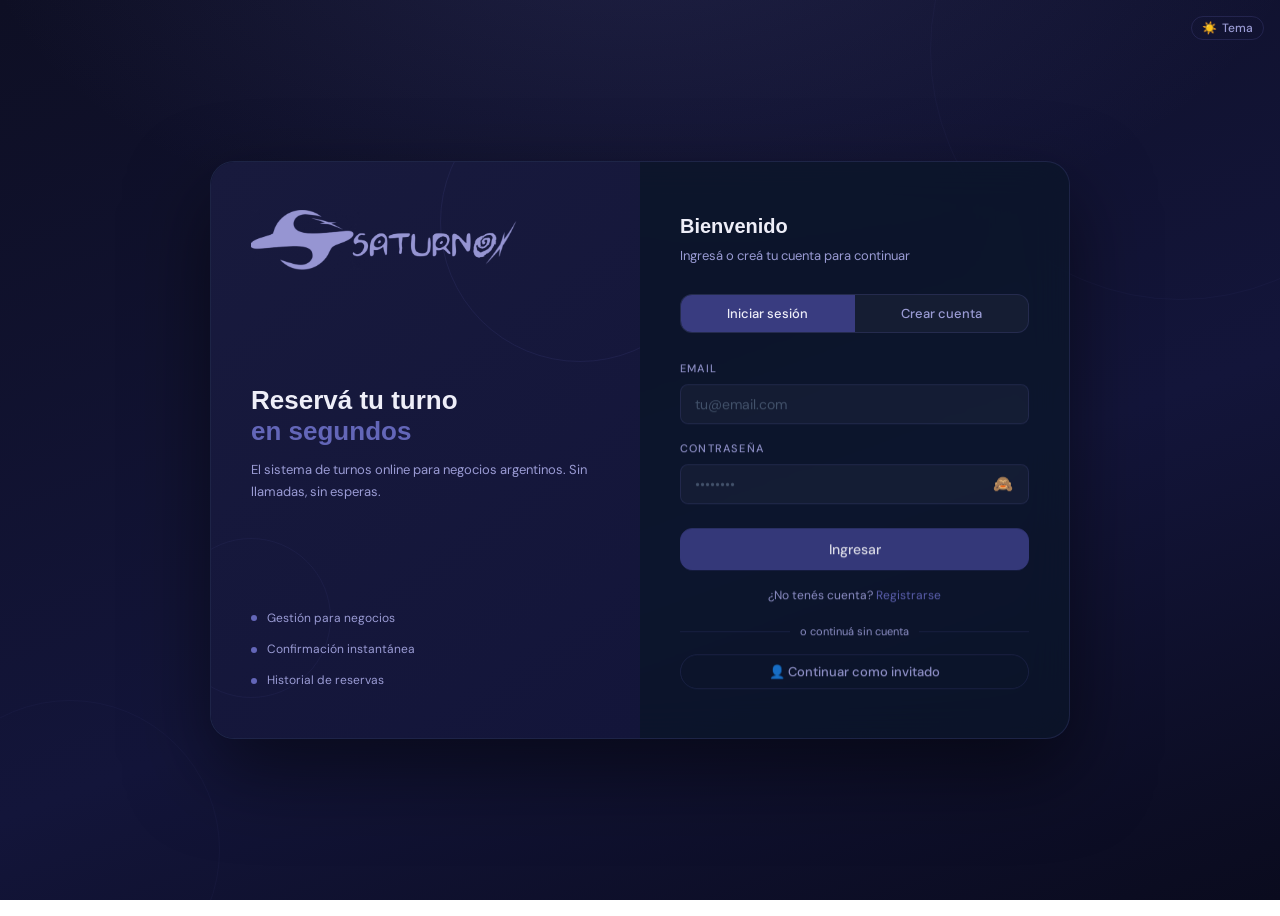
==== commit 0bac48df: "Add files via upload" ====
--- a/app.html
+++ b/app.html
@@ -1,1150 +1,1469 @@
-<!DOCTYPE html>
-<html lang="es">
-<head>
-  <meta charset="UTF-8" />
-  <meta name="viewport" content="width=device-width, initial-scale=1.0" />
-  <title> – Mis Turnos</title>
-  <link rel="stylesheet" href="styles.css" />
-  <style>
-    body { background: linear-gradient(160deg, var(--navy) 0%, var(--navy2) 60%, var(--navy3) 100%); }
-    [data-theme="light"] body { background: linear-gradient(160deg, #EEEEF8 0%, #E4E5F4 60%, #D8DAF0 100%); }
-
-    .hero { padding: 44px 40px 32px; position: relative; overflow: hidden; }
-    .hero::before {
-      content: ''; position: absolute; inset: 0;
-      background: radial-gradient(ellipse 70% 50% at 50% 0%, rgba(99,102,184,.13) 0%, transparent 70%);
-      pointer-events: none;
-    }
-
-    .hero-inner { position: relative; z-index: 1; max-width: 1100px; margin: 0 auto; }
-    .hero-tag {
-      display: inline-block; font-size: 10px; font-weight: 500; letter-spacing: 2px; text-transform: uppercase;
-      color: var(--blue-400); background: rgba(99,102,184,.1); border: 1px solid rgba(99,102,184,.2);
-      padding: 5px 14px; border-radius: 20px; margin-bottom: 14px;
-    }
-    .hero h1 { font-family: var(--font-display); font-size: clamp(26px,4vw,40px); font-weight: 700; color: var(--blue-400); margin-bottom: 8px; }
-    .hero h1 em { color: var(--blue-50); font-style: normal; }
-    .hero p { font-size: 14px; color: var(--blue-200); max-width: 460px; }
-
-    /* NOTIF BANNER */
-    .notif-banner {
-      margin: 0 40px 0;max-width:1100px;
-      background: rgba(239,159,39,.1); border: 1px solid rgba(239,159,39,.35);
-      border-radius: var(--r-md); padding: 14px 18px;
-      display: flex; align-items: center; gap: 14px;
-      animation: slideDown .3s ease;
-    }
-    .notif-banner .nb-icon { font-size: 22px; flex-shrink:0; }
-    .notif-banner .nb-text { flex:1; }
-    .notif-banner .nb-title { font-size:14px;font-weight:600;color:var(--amber);margin-bottom:2px; }
-    .notif-banner .nb-sub   { font-size:12px;color:rgba(239,159,39,.75); }
-    .notif-banner .nb-btn {
-      font-family:var(--font-body);font-size:12px;font-weight:500;
-      padding:7px 14px;border-radius:16px;
-      border:1px solid rgba(239,159,39,.4);background:rgba(239,159,39,.1);color:var(--amber);
-      cursor:pointer;transition:all .2s;white-space:nowrap;
-    }
-    .notif-banner .nb-btn:hover { background:rgba(239,159,39,.2); }
-
-    /* SEARCH */
-    .search-section { background: rgba(255,255,255,.025); border-bottom: var(--border); padding: 20px 40px; }
-    .search-inner { max-width: 1100px; margin: 0 auto; display: flex; gap: 10px; flex-wrap: wrap; align-items: center; }
-    .search-wrap {
-      flex: 1; min-width: 220px; display: flex; gap: 8px;
-      background: rgba(255,255,255,.04); border: var(--border); border-radius: var(--r-md); padding: 6px;
-    }
-    .search-wrap input { flex: 1; background: transparent; border: none; outline: none; font-family: var(--font-body); font-size: 13px; color: var(--blue-50); padding: 4px 10px; }
-    .search-wrap input::placeholder { color: rgba(181,212,244,.35); }
-    .search-wrap button { background: var(--blue-600); color: var(--blue-50); border: none; border-radius: 8px; font-family: var(--font-body); font-size: 13px; font-weight: 500; padding: 8px 16px; cursor: pointer; transition: background .2s; }
-    .search-wrap button:hover { background: var(--blue-700); }
-    .cats { display: flex; gap: 6px; flex-wrap: wrap; }
-    .cat-btn { font-family: var(--font-body); font-size: 12px; font-weight: 500; padding: 6px 14px; border-radius: 20px; border: 1px solid rgba(99,102,184,.2); background: transparent; color: var(--blue-200); cursor: pointer; transition: all .2s; }
-    .cat-btn:hover, .cat-btn.active { background: var(--blue-600); border-color: var(--blue-600); color: var(--blue-50); }
-
-    /* MAIN */
-    .main { max-width: 1100px; margin: 0 auto; padding: 32px 40px; }
-    .section-hdr { display: flex; align-items: center; justify-content: space-between; margin-bottom: 16px; }
-    .section-ttl { font-family: var(--font-display); font-size: 13px; font-weight: 500; color: var(--blue-400); text-transform: uppercase; letter-spacing: 1.5px; }
-
-    /* BIZ GRID */
-    .biz-grid { display: grid; grid-template-columns: repeat(auto-fill, minmax(210px,1fr)); gap: 12px; margin-bottom: 28px; }
-    .biz-card { background: var(--glass); border: var(--border); border-radius: var(--r-lg); padding: 20px; cursor: pointer; transition: all .22s; position: relative; overflow: hidden; }
-    .biz-card::before { content: ''; position: absolute; top:0;left:0;right:0; height:2px; background: linear-gradient(90deg,transparent,rgba(99,102,184,.5),transparent); opacity:0; transition: opacity .2s; }
-    .biz-card:hover { background: var(--glass-h); border-color: rgba(99,102,184,.38); transform: translateY(-3px); }
-    .biz-card:hover::before { opacity:1; }
-    .biz-card.selected { background: rgba(57,60,128,.18); border-color: var(--blue-400); }
-    .biz-icon { width:42px;height:42px; border-radius:10px; background:rgba(99,102,184,.12); border:1px solid rgba(99,102,184,.18); display:flex;align-items:center;justify-content:center; font-size:20px; margin-bottom:12px; }
-    .biz-name { font-family:var(--font-display);font-size:14px;font-weight:600;color:var(--blue-50);margin-bottom:3px; }
-    .biz-type { font-size:11px;color:var(--blue-200);margin-bottom:8px; }
-    .biz-meta { display:flex;gap:6px;flex-wrap:wrap; }
-
-    /* BOOKING PANEL */
-    .booking-panel { display:none; background:rgba(8,18,36,.7); border:var(--border); border-radius:var(--r-xl); padding:28px; margin-bottom:28px; animation: slideDown .25s ease; backdrop-filter: blur(10px); }
-    .booking-panel.visible { display:block; }
-    .panel-header { display:flex;align-items:flex-start;justify-content:space-between; margin-bottom:24px;gap:12px; }
-    .panel-biz-name { font-family:var(--font-display);font-size:20px;font-weight:700;color:var(--blue-50);margin-bottom:3px; }
-    .panel-biz-sub  { font-size:12px;color:var(--blue-200); }
-    .sub-label { font-size:11px;font-weight:500;color:var(--blue-200);text-transform:uppercase;letter-spacing:1.5px;margin-bottom:10px; }
-
-    /* DATES */
-    .dates-row { display:flex;gap:8px;overflow-x:auto;padding-bottom:8px;margin-bottom:24px; }
-    .date-pill { flex-shrink:0;min-width:52px; padding:10px 14px;border-radius:var(--r-sm); border:1px solid rgba(99,102,184,.2);background:transparent; cursor:pointer;text-align:center;transition:all .2s; }
-    .date-pill.disabled { opacity:.3;cursor:not-allowed; }
-    .date-pill:not(.disabled):hover { border-color:rgba(99,102,184,.5);background:rgba(99,102,184,.07); }
-    .date-pill.active { background:var(--blue-600);border-color:var(--blue-600); }
-    .date-pill .dow { font-size:10px;font-weight:500;color:var(--blue-200);text-transform:uppercase;letter-spacing:.5px;display:block; }
-    .date-pill.active .dow { color:rgba(230,241,251,.6); }
-    .date-pill .day { font-family:var(--font-display);font-size:18px;font-weight:700;color:var(--blue-50);display:block; }
-
-    /* SLOTS */
-    .slots-wrap { margin-bottom:24px; }
-    .slots-grid { display:grid;grid-template-columns:repeat(auto-fill,minmax(70px,1fr));gap:7px; }
-    .slot { padding:9px 4px;border-radius:8px; border:1px solid rgba(99,102,184,.15);background:transparent; color:var(--blue-100);font-size:12px;font-weight:500; cursor:pointer;text-align:center;transition:all .2s; font-family:var(--font-body); }
-    .slot:hover:not(:disabled) { background:rgba(99,102,184,.12);border-color:rgba(99,102,184,.4); }
-    .slot:disabled { opacity:.28;cursor:not-allowed;text-decoration:line-through; }
-    .slot.active { background:var(--blue-600);border-color:var(--blue-400);color:var(--blue-50); }
-    .no-slots { color:var(--blue-200);font-size:13px;padding:12px 0; }
-
-    /* CONFIRM BAR */
-    .confirm-bar { display:none;align-items:center;gap:14px; padding:16px 20px; background:rgba(57,60,128,.15); border:1px solid rgba(99,102,184,.28);border-radius:var(--r-md); }
-    .confirm-bar.visible { display:flex; }
-    .confirm-info { flex:1; }
-    .confirm-info strong { color:var(--blue-50);font-size:15px;display:block;margin-bottom:2px; }
-    .confirm-info small  { color:var(--blue-200);font-size:12px; }
-    .btn-confirm { font-family:var(--font-body);font-size:14px;font-weight:500; padding:12px 24px;background:var(--blue-600);color:var(--blue-50); border:none;border-radius:var(--r-md);cursor:pointer;transition:background .2s;white-space:nowrap; }
-    .btn-confirm:hover { background:var(--blue-700); }
-
-    /* SUCCESS */
-    .success-box { display:none;text-align:center;padding:24px; background:rgba(29,158,117,.1);border:1px solid var(--green-bd); border-radius:var(--r-md);margin-top:14px;animation:slideDown .25s ease; }
-    .success-box.visible { display:block; }
-    .success-box .suc-icon { font-size:36px;margin-bottom:8px; }
-    .success-box p { color:var(--green);font-size:16px;font-weight:500;margin-bottom:4px; }
-    .success-box small { color:var(--blue-200);font-size:13px; }
-
-    /* APPOINTMENTS */
-    .appt-list { display:flex;flex-direction:column;gap:10px; }
-    .appt-card { display:flex;align-items:center;gap:16px; background:var(--glass);border:var(--border);border-radius:var(--r-md); padding:16px 20px;transition:background .2s; }
-    .appt-card:hover { background:var(--glass-h); }
-    .appt-card.cancelled-by-biz { border-color:rgba(239,159,39,.35);background:rgba(239,159,39,.04); }
-    .appt-icon { font-size:24px;flex-shrink:0; }
-    .appt-info { flex:1; }
-    .appt-biz { font-family:var(--font-display);font-size:14px;font-weight:600;color:var(--blue-50);margin-bottom:2px; }
-    .appt-time { font-size:12px;color:var(--blue-200); }
-    .appt-reason { font-size:11px;color:var(--amber);margin-top:4px; }
-    .appt-actions { display:flex;gap:6px;align-items:center; }
-    .btn-cancel { font-family:var(--font-body);font-size:12px;font-weight:500; padding:6px 12px;border-radius:20px; border:1px solid var(--red-bd);background:var(--red-bg);color:var(--red); cursor:pointer;transition:all .2s; }
-    .btn-cancel:hover { background:rgba(226,75,74,.2); }
-    .empty-state { text-align:center;padding:40px;color:var(--blue-200);font-size:14px; }
-    .empty-state .em-icon { font-size:40px;margin-bottom:12px; }
-
-    /* STATS */
-    .stats-row { display:flex;gap:12px;flex-wrap:wrap;margin-bottom:28px; }
-    .stat-card { flex:1;min-width:130px; background:var(--glass);border:var(--border);border-radius:var(--r-md); padding:16px 20px; }
-    .stat-num { font-family:var(--font-display);font-size:26px;font-weight:700;color:var(--blue-400);display:block; }
-    .stat-lbl { font-size:11px;color:var(--blue-200);text-transform:uppercase;letter-spacing:1px; }
-
-    /* HAMBURGER / MOBILE MENU */
-    .hamburger-btn {
-      display: none;
-      flex-direction: column; justify-content: center; align-items: center;
-      gap: 5px; width: 38px; height: 38px;
-      background: rgba(99,102,184,.1); border: 1px solid rgba(99,102,184,.2);
-      border-radius: var(--r-sm); cursor: pointer;
-    }
-    .hamburger-btn span {
-      display: block; width: 18px; height: 2px;
-      background: var(--blue-200); border-radius: 2px; transition: all .2s;
-    }
-    .mobile-menu {
-      position: fixed; top: 60px; right: 12px; z-index: 300;
-      background: var(--navy2); border: var(--border); border-radius: var(--r-lg);
-      padding: 8px; min-width: 200px;
-      box-shadow: 0 12px 40px rgba(0,0,0,.5);
-      animation: slideDown .2s ease;
-    }
-    .mobile-menu.hidden { display: none; }
-    .mobile-menu-item {
-      display: block; width: 100%; text-align: left;
-      padding: 11px 16px; border-radius: var(--r-sm);
-      background: transparent; border: none;
-      font-family: var(--font-body); font-size: 14px; font-weight: 500;
-      color: var(--blue-100); cursor: pointer; transition: background .18s;
-    }
-    .mobile-menu-item:hover { background: rgba(99,102,184,.12); }
-    .mobile-menu-item.danger-item { color: var(--red); }
-    .mobile-menu-item.danger-item:hover { background: var(--red-bg); }
-
-    @media (max-width: 640px) {
-      /* NAV */
-      .nav-desktop-btn { display: none !important; }
-      .nav-username { display: none !important; }
-      .hamburger-btn { display: flex; }
-
-      /* LAYOUT SPACING */
-      .hero { padding: 28px 16px 20px; }
-      .search-section { padding: 14px 16px; }
-      .main { padding: 20px 16px; }
-      .notif-banner { margin: 0 16px; gap: 10px; padding: 12px 14px; }
-      .notif-banner .nb-btn { padding: 6px 10px; font-size: 11px; }
-
-      /* HERO */
-      .hero h1 { font-size: 22px; }
-      .hero p { font-size: 13px; }
-      .hero-tag { font-size: 9px; }
-
-      /* SEARCH */
-      .search-inner { flex-direction: column; gap: 10px; }
-      .search-wrap { min-width: 0; }
-      .cats { gap: 5px; }
-      .cat-btn { font-size: 11px; padding: 5px 10px; }
-
-      /* BIZ GRID */
-      .biz-grid { grid-template-columns: 1fr 1fr; gap: 8px; }
-      .biz-card { padding: 14px; }
-      .biz-name { font-size: 13px; }
-      .biz-type { font-size: 10px; }
-
-      /* BOOKING PANEL */
-      .booking-panel { padding: 16px; border-radius: var(--r-lg); }
-      .panel-header { flex-direction: column; gap: 10px; }
-      .panel-header > div:last-child { align-self: flex-end; margin-top: -8px; }
-      .panel-biz-name { font-size: 16px; }
-      .slots-grid { grid-template-columns: repeat(auto-fill, minmax(60px, 1fr)); gap: 6px; }
-
-      /* CONFIRM BAR */
-      .confirm-bar { flex-direction: column; align-items: stretch; gap: 10px; padding: 14px; }
-      .btn-confirm { width: 100%; text-align: center; padding: 14px; font-size: 15px; }
-      .form-row { grid-template-columns: 1fr; }
-
-      /* APPT CARDS */
-      .appt-card { flex-wrap: wrap; gap: 10px; padding: 14px; }
-      .appt-actions { width: 100%; justify-content: flex-end; }
-      .stats-row { gap: 8px; }
-      .stat-card { padding: 14px; min-width: 90px; }
-      .stat-num { font-size: 22px; }
-      .section-hdr { flex-wrap: wrap; gap: 10px; }
-    }
-    @media (max-width: 380px) {
-      .biz-grid { grid-template-columns: 1fr; }
-      .main { padding: 16px 12px; }
-    }
-  </style>
-</head>
-<body>
-
-<nav class="navbar">
-  <a href="app.html" class="logo"><img id="logoNav" src="saturnox.png" alt="SaturnoX" style="height:40px;width:auto;filter:brightness(1.1);vertical-align:middle;" /></a>
-  <div class="nav-right">
-    <button class="theme-toggle" id="themeToggleBtn" onclick="toggleTheme()" title="Cambiar tema"><span id="themeIcon">🌙</span><span class="theme-label nav-desktop-btn"> Tema</span></button>
-    <span style="font-size:13px;color:var(--blue-200);" id="navUser" class="nav-username"></span>
-    <button class="btn nav-desktop-btn" onclick="showSection('mis-turnos')">Mis turnos</button>
-    <button class="btn nav-desktop-btn" onclick="showSection('buscar')">Buscar negocio</button>
-    <button class="btn nav-desktop-btn" onclick="showSection('mis-resenas')">Mis reseñas</button>
-    <button class="btn danger nav-desktop-btn" onclick="logout()">Salir</button>
-    <button class="hamburger-btn" id="hamburgerBtn" onclick="toggleMobileMenu()" aria-label="Menú">
-      <span></span><span></span><span></span>
-    </button>
-  </div>
-</nav>
-
-<!-- MOBILE DROPDOWN MENU -->
-<div id="mobileMenu" class="mobile-menu hidden">
-  <button class="mobile-menu-item" onclick="showSection('buscar');toggleMobileMenu()">🔍 Buscar negocio</button>
-  <button class="mobile-menu-item" onclick="showSection('mis-turnos');toggleMobileMenu()">📅 Mis turnos</button>
-  <button class="mobile-menu-item" onclick="showSection('mis-resenas');toggleMobileMenu()">⭐ Mis reseñas</button>
-  <div style="height:1px;background:rgba(99,102,184,.15);margin:4px 0;"></div>
-  <button class="mobile-menu-item" onclick="toggleTheme();toggleMobileMenu();" id="themeMenuBtn">☀️ Cambiar tema</button>
-  <div style="height:1px;background:rgba(99,102,184,.15);margin:4px 0;"></div>
-  <button class="mobile-menu-item danger-item" onclick="logout()">🚪 Cerrar sesión</button>
-</div>
-
-<!-- NOTIFICATION BANNER (cancellation from business) -->
-<div id="notifBanner" style="max-width:1100px;margin:20px auto 0;padding:0 40px;display:none;">
-  <div class="notif-banner">
-    <div class="nb-icon">🔔</div>
-    <div class="nb-text">
-      <div class="nb-title" id="notifTitle"></div>
-      <div class="nb-sub" id="notifSub"></div>
-    </div>
-    <button class="nb-btn" onclick="viewCancelledTurnos()">Ver mis turnos</button>
-    <button class="nb-btn" onclick="dismissNotifs()" style="margin-left:4px;">✕</button>
-  </div>
-</div>
-
-<div class="hero">
-  <div class="hero-inner">
-    <div class="hero-tag">Panel de usuario</div>
-    <h1>Hola, <em id="heroName">...</em></h1>
-    <p>Reservá turnos en tus negocios favoritos o consultá tus reservas activas.</p>
-  </div>
-</div>
-
-<div class="search-section" id="searchSection">
-  <div class="search-inner">
-    <div class="search-wrap">
-      <input type="text" id="searchInput" placeholder="Buscar negocio o rubro..." oninput="renderBiz()" />
-      <button onclick="applyFilters()">Buscar</button>
-    </div>
-    <div class="cats">
-      <button class="cat-btn active" onclick="filterCat(this,'all')">Todos</button>
-      <button class="cat-btn" onclick="filterCat(this,'salud')">Salud</button>
-      <button class="cat-btn" onclick="filterCat(this,'belleza')">Belleza</button>
-      <button class="cat-btn" onclick="filterCat(this,'veterinaria')">Veterinaria</button>
-      <button class="cat-btn" onclick="filterCat(this,'profesional')">Profesional</button>
-      <button class="cat-btn" onclick="filterCat(this,'fitness')">Fitness</button>
-      <button class="cat-btn" onclick="filterCat(this,'educacion')">Educación</button>
-      <button class="cat-btn" onclick="filterCat(this,'otro')">Otros</button>
-    </div>
-  </div>
-</div>
-
-<div class="main">
-
-  <!-- BUSCAR -->
-  <div id="sec-buscar">
-    <div class="section-hdr" style="margin-bottom:16px;">
-      <div class="section-ttl">Negocios disponibles</div>
-    </div>
-    <div class="biz-grid" id="bizGrid"></div>
-
-    <div class="booking-panel" id="bookingPanel">
-      <div class="panel-header">
-        <div>
-          <div class="panel-biz-name" id="panelName"></div>
-          <div class="panel-biz-sub"  id="panelSub"></div>
-          <div id="panelPhone" style="font-size:13px;color:var(--blue-200);margin-top:6px;display:none;"></div>
-          <div id="panelDesc" style="font-size:16px;color:var(--amber);margin-top:5px;line-height:1.55;display:none;"><h3>Descripción:</h3></div>
-        </div>
-        <button class="btn" onclick="closePanel()">✕ Cerrar</button>
-      </div>
-
-      <div class="sub-label">Elegí el día</div>
-      <div class="dates-row" id="datePicker"></div>
-
-      <div class="slots-wrap">
-        <div class="sub-label" id="slotsLabel">Horarios</div>
-        <div class="slots-grid" id="slotsGrid"></div>
-      </div>
-
-      <div class="confirm-bar" id="confirmBar">
-        <div class="confirm-info">
-          <strong id="confirmSlot"></strong>
-          <small id="confirmDate"></small>
-        </div>
-        <!-- RESERVA PARA OTRA PERSONA -->
-        <div id="thirdPartyToggleRow" style="margin-bottom:12px;padding:12px 14px;background:rgba(99,102,184,.06);border:1px solid rgba(99,102,184,.15);border-radius:var(--r-md);">
-          <div style="display:flex;align-items:center;gap:12px;cursor:pointer;user-select:none;" onclick="toggleThirdParty()">
-            <div id="tpToggleTrack" style="position:relative;width:40px;height:22px;border-radius:11px;background:rgba(99,102,184,.15);border:1px solid rgba(99,102,184,.2);transition:all .25s;flex-shrink:0;">
-              <div id="tpToggleThumb" style="position:absolute;top:3px;left:3px;width:14px;height:14px;border-radius:50%;background:var(--blue-200);transition:all .25s;"></div>
-            </div>
-            <span style="font-size:13px;color:var(--blue-100);" id="tpToggleLabel">¿Reservar para otra persona?</span>
-          </div>
-          <div id="thirdPartyFields" style="display:none;margin-top:12px;animation:slideDown .2s ease;">
-            <div class="form-row" style="gap:10px;">
-              <div class="form-group" style="flex:1;margin-bottom:0;">
-                <label class="form-label" style="font-size:12px;">Nombre y apellido *</label>
-                <input class="form-input" type="text" id="tpName" placeholder="Ej: Ana García" style="font-size:13px;" />
-              </div>
-              <div class="form-group" style="flex:1;margin-bottom:0;">
-                <label class="form-label" style="font-size:12px;">DNI *</label>
-                <input class="form-input" type="text" id="tpDni" placeholder="Ej: 30456789" maxlength="8" style="font-size:13px;" oninput="this.value=this.value.replace(/\D/g,'')" />
-              </div>
-            </div>
-          </div>
-        </div>
-        <button class="btn-confirm" onclick="confirmBooking()">Confirmar turno →</button>
-      </div>
-
-      <!-- INFO SEÑA -->
-      <div id="depositInfoBox" style="display:none;margin-top:16px;padding:16px 20px;background:rgba(239,159,39,.07);border:1px solid rgba(239,159,39,.3);border-radius:var(--r-md);">
-        <div style="font-size:12px;font-weight:600;color:#e0993a;text-transform:uppercase;letter-spacing:1px;margin-bottom:10px;">💳 Este turno requiere seña</div>
-        <div style="font-size:13px;color:var(--blue-100);line-height:2;">
-          <div>Monto: <strong id="depositAmtLabel" style="color:var(--blue-50);"></strong></div>
-          <div>Titular: <strong id="depositHolderLabel" style="color:var(--blue-50);"></strong></div>
-          <div style="display:flex;align-items:center;gap:8px;flex-wrap:wrap;">
-            Alias/CVU: <strong id="depositAliasLabel" style="color:var(--blue-50);"></strong>
-            <button onclick="copyAlias()" style="background:rgba(99,102,184,.15);border:1px solid rgba(99,102,184,.2);border-radius:6px;color:var(--blue-200);font-size:11px;padding:2px 8px;cursor:pointer;">Copiar</button>
-          </div>
-          <div>Enviar comprobante a: <strong id="depositPhoneLabel" style="color:var(--blue-50);"></strong></div>
-        </div>
-        <p style="font-size:11px;color:var(--blue-200);margin-top:8px;">Una vez realizada la transferencia, enviá el comprobante al número indicado.</p>
-      </div>
-
-      <div class="success-box" id="successBox">
-        <div class="suc-icon">✓</div>
-        <p>¡Turno confirmado!</p>
-        <small id="successDetail"></small>
-        <br><br>
-        <button class="btn primary" onclick="showSection('mis-turnos')">Ver mis turnos</button>
-      </div>
-    </div>
-  </div>
-
-  <!-- MIS TURNOS -->
-  <div id="sec-mis-turnos" class="hidden">
-    <div class="section-hdr" style="margin-bottom:20px;">
-      <div class="section-ttl">Mis reservas</div>
-      <button class="btn primary" onclick="showSection('buscar')">+ Nuevo turno</button>
-    </div>
-
-    <div class="stats-row" id="statsRow"></div>
-
-    <!-- FILTER TABS -->
-    <div style="display:flex;gap:6px;margin-bottom:16px;flex-wrap:wrap;" id="apptFilters">
-      <button class="cat-btn active" onclick="filterAppts(this,'all')">Todos</button>
-      <button class="cat-btn" onclick="filterAppts(this,'active')">Activos</button>
-      <button class="cat-btn" onclick="filterAppts(this,'cancelled')">Cancelados</button>
-    </div>
-
-    <div id="apptList" class="appt-list"></div>
-  </div>
-
-  <!-- RESEÑAS -->
-  <div id="sec-mis-resenas" class="hidden">
-    <div class="section-hdr" style="margin-bottom:20px;">
-      <div class="section-ttl">Mis reseñas</div>
-    </div>
-    <p style="font-size:13px;color:var(--blue-200);margin-bottom:20px;">Calificá los negocios donde reservaste turnos. Tu opinión ayuda a otros usuarios.</p>
-    <div id="resenasList" style="display:flex;flex-direction:column;gap:14px;"></div>
-  </div>
-
-</div>
-
-<!-- MODAL CANCELAR TURNO (usuario) -->
-<div id="cancelApptModal" style="display:none;position:fixed;inset:0;background:rgba(0,0,0,.65);backdrop-filter:blur(6px);z-index:1000;align-items:center;justify-content:center;padding:20px;">
-  <div style="background:var(--navy2);border:1px solid rgba(239,80,80,.25);border-radius:var(--r-xl);padding:32px;max-width:420px;width:100%;box-shadow:0 24px 60px rgba(0,0,0,.5);">
-    <div style="font-size:36px;text-align:center;margin-bottom:12px;">⚠️</div>
-    <h3 style="font-family:var(--font-display);font-size:18px;font-weight:700;color:var(--blue-50);text-align:center;margin-bottom:8px;">Cancelar turno</h3>
-    <div id="cancelApptDetail" style="background:rgba(255,255,255,.04);border:var(--border);border-radius:var(--r-md);padding:14px 16px;margin-bottom:16px;text-align:center;">
-      <div id="cancelApptBizName" style="font-family:var(--font-display);font-size:15px;font-weight:600;color:var(--blue-50);margin-bottom:4px;"></div>
-      <div id="cancelApptDateTime" style="font-size:13px;color:var(--blue-200);"></div>
-    </div>
-    <p style="font-size:13px;color:var(--blue-200);text-align:center;margin-bottom:22px;">Esta acción no se puede deshacer. ¿Confirmás la cancelación?</p>
-    <div style="display:flex;gap:10px;">
-      <button class="btn danger lg" style="flex:1;" onclick="confirmCancelApptUser()">Sí, cancelar turno</button>
-      <button class="btn lg" style="flex:1;" onclick="closeCancelApptModal()">Volver</button>
-    </div>
-  </div>
-</div>
-
-<!-- MODAL ELIMINAR RESEÑA -->
-<div id="deleteReviewModal" style="display:none;position:fixed;inset:0;background:rgba(0,0,0,.65);backdrop-filter:blur(6px);z-index:1000;align-items:center;justify-content:center;padding:20px;">
-  <div style="background:var(--navy2);border:1px solid rgba(239,80,80,.25);border-radius:var(--r-xl);padding:32px;max-width:400px;width:100%;box-shadow:0 24px 60px rgba(0,0,0,.5);text-align:center;">
-    <div style="width:56px;height:56px;background:rgba(239,80,80,.12);border:1px solid rgba(239,80,80,.3);border-radius:50%;display:flex;align-items:center;justify-content:center;margin:0 auto 16px;font-size:24px;">🗑️</div>
-    <h3 style="font-family:var(--font-display);font-size:18px;font-weight:700;color:var(--blue-50);margin-bottom:8px;">Eliminar reseña</h3>
-    <p style="font-size:13px;color:var(--blue-200);margin-bottom:24px;line-height:1.6;">¿Estás seguro de que querés eliminar tu reseña?<br>Esta acción no se puede deshacer.</p>
-    <div style="display:flex;gap:10px;">
-      <button class="btn danger lg" style="flex:1;" onclick="confirmDeleteReview()">Sí, eliminar</button>
-      <button class="btn lg" style="flex:1;" onclick="closeDeleteReviewModal()">Cancelar</button>
-    </div>
-  </div>
-</div>
-
-<!-- MODAL RESEÑA -->
-<div id="reviewModal" style="display:none;position:fixed;inset:0;background:rgba(0,0,0,.6);backdrop-filter:blur(4px);z-index:1000;display:none;align-items:center;justify-content:center;padding:20px;">
-  <div style="background:var(--navy2);border:var(--border);border-radius:var(--r-xl);padding:32px;max-width:460px;width:100%;">
-    <h3 style="font-family:var(--font-display);font-size:18px;font-weight:700;color:var(--blue-50);margin-bottom:4px;" id="reviewModalTitle">Calificar negocio</h3>
-    <p style="font-size:13px;color:var(--blue-200);margin-bottom:20px;" id="reviewModalSub"></p>
-    <div style="margin-bottom:20px;">
-      <div style="font-size:12px;color:var(--blue-200);margin-bottom:10px;text-transform:uppercase;letter-spacing:1px;font-weight:500;">Calificación</div>
-      <div style="display:flex;gap:8px;" id="starSelector">
-        <span class="review-star" data-v="1" onclick="setReviewStar(1)" style="font-size:28px;cursor:pointer;transition:transform .1s;filter:grayscale(1) opacity(.4);">★</span>
-        <span class="review-star" data-v="2" onclick="setReviewStar(2)" style="font-size:28px;cursor:pointer;transition:transform .1s;filter:grayscale(1) opacity(.4);">★</span>
-        <span class="review-star" data-v="3" onclick="setReviewStar(3)" style="font-size:28px;cursor:pointer;transition:transform .1s;filter:grayscale(1) opacity(.4);">★</span>
-        <span class="review-star" data-v="4" onclick="setReviewStar(4)" style="font-size:28px;cursor:pointer;transition:transform .1s;filter:grayscale(1) opacity(.4);">★</span>
-        <span class="review-star" data-v="5" onclick="setReviewStar(5)" style="font-size:28px;cursor:pointer;transition:transform .1s;filter:grayscale(1) opacity(.4);">★</span>
-      </div>
-    </div>
-    <div style="margin-bottom:20px;">
-      <div style="font-size:12px;color:var(--blue-200);margin-bottom:8px;text-transform:uppercase;letter-spacing:1px;font-weight:500;">Comentario (opcional)</div>
-      <textarea id="reviewComment" style="width:100%;min-height:90px;background:rgba(255,255,255,.04);border:var(--border);border-radius:var(--r-md);padding:10px 14px;font-family:var(--font-body);font-size:13px;color:var(--blue-50);resize:vertical;outline:none;box-sizing:border-box;" placeholder="Contá tu experiencia..."></textarea>
-    </div>
-    <div id="reviewAlert" style="font-size:12px;color:#e05d5d;margin-bottom:12px;display:none;"></div>
-    <div style="display:flex;gap:10px;">
-      <button class="btn primary lg" onclick="submitReview()">Guardar reseña</button>
-      <button class="btn" onclick="closeReviewModal()">Cancelar</button>
-    </div>
-  </div>
-</div>
-
-<!-- MODAL DATOS INVITADO -->
-<div id="guestModal" style="display:none;position:fixed;inset:0;background:rgba(0,0,0,.65);backdrop-filter:blur(6px);z-index:1000;align-items:center;justify-content:center;padding:20px;">
-  <div style="background:var(--navy2);border:var(--border);border-radius:var(--r-xl);padding:32px;max-width:440px;width:100%;box-shadow:0 24px 60px rgba(0,0,0,.5);">
-    <div style="font-size:32px;text-align:center;margin-bottom:10px;">👤</div>
-    <h3 style="font-family:var(--font-display);font-size:18px;font-weight:700;color:var(--blue-50);text-align:center;margin-bottom:6px;">Tus datos de contacto</h3>
-    <p style="font-size:13px;color:var(--blue-200);text-align:center;margin-bottom:22px;line-height:1.55;">Completá tus datos para que el negocio pueda identificarte.</p>
-    <div id="guestModalAlert" style="font-size:12px;color:var(--red);margin-bottom:10px;display:none;background:var(--red-bg);border:1px solid var(--red-bd);border-radius:var(--r-sm);padding:8px 12px;"></div>
-    <div class="form-row">
-      <div class="form-group">
-        <label class="form-label">Nombre *</label>
-        <input class="form-input" type="text" id="guestName" placeholder="Ej: Juan" />
-      </div>
-      <div class="form-group">
-        <label class="form-label">Apellido *</label>
-        <input class="form-input" type="text" id="guestLastName" placeholder="Ej: García" />
-      </div>
-    </div>
-    <div class="form-group">
-      <label class="form-label">Teléfono de contacto *</label>
-      <input class="form-input" type="tel" id="guestPhone" placeholder="Ej: 11 2345-6789" />
-    </div>
-    <div style="display:flex;gap:10px;margin-top:6px;">
-      <button class="btn primary lg" style="flex:1;" onclick="confirmGuestAndBook()">Confirmar turno →</button>
-      <button class="btn lg" onclick="closeGuestModal()">Cancelar</button>
-    </div>
-    <p style="font-size:11px;color:var(--blue-200);text-align:center;margin-top:14px;">
-      ¿Querés guardar tu historial? <a href="#" onclick="DB.logout();window.location.href='index.html';return false;" style="color:var(--blue-400);text-decoration:none;">Crear cuenta gratis</a>
-    </p>
-  </div>
-</div>
-
-<div class="toast-container" id="toastContainer"></div>
-
-<script src="app.js"></script>
-<script>
-  let currentUser, selectedBiz=null, selectedDate=null, selectedSlot=null, currentCat='all', apptFilter='all';
-
-  // ── TEMA ──
-  function updateLogo(theme) {
-    const el = document.getElementById('logoNav');
-    if (el) el.src = theme === 'light' ? 'saturnoxdark.png' : 'saturnox.png';
-  }
-  function initTheme() {
-    const t = localStorage.getItem('sx_theme') || 'dark';
-    document.documentElement.setAttribute('data-theme', t);
-    updateThemeBtn(t);
-    updateLogo(t);
-  }
-  function toggleTheme() {
-    const cur = document.documentElement.getAttribute('data-theme') || 'dark';
-    const next = cur === 'dark' ? 'light' : 'dark';
-    document.documentElement.setAttribute('data-theme', next);
-    localStorage.setItem('sx_theme', next);
-    updateThemeBtn(next);
-    updateLogo(next);
-  }
-  function updateThemeBtn(t) {
-    const icon = document.getElementById('themeIcon');
-    const mBtn = document.getElementById('themeMenuBtn');
-    if (icon) icon.textContent = t === 'dark' ? '☀️' : '🌙';
-    if (mBtn) mBtn.textContent = t === 'dark' ? '☀️ Cambiar tema' : '🌙 Cambiar tema';
-  }
-  initTheme();
-
-  function toggleMobileMenu() {
-    document.getElementById('mobileMenu').classList.toggle('hidden');
-  }
-  // Close menu when clicking outside
-  document.addEventListener('click', function(e) {
-    const menu = document.getElementById('mobileMenu');
-    const btn = document.getElementById('hamburgerBtn');
-    if (!menu.classList.contains('hidden') && !menu.contains(e.target) && !btn.contains(e.target)) {
-      menu.classList.add('hidden');
-    }
-  });
-
-  window.onload = function() {
-    // Permitir invitados (isGuest) además de usuarios registrados
-    currentUser = DB.getCurrentUser();
-    if (!currentUser) { location.href = 'index.html'; return; }
-    if (currentUser.role === 'business') { location.href = 'business.html'; return; }
-
-    if (currentUser.isGuest) {
-      document.getElementById('navUser').textContent = 'Invitado';
-      document.getElementById('heroName').textContent = 'Invitado';
-      // Banner invitado
-      showGuestBanner();
-    } else {
-      document.getElementById('navUser').textContent = currentUser.name + ' ' + currentUser.lastName;
-      document.getElementById('heroName').textContent = currentUser.name;
-      checkPendingNotifs();
-    }
-    renderBiz();
-    showSection('buscar');
-  };
-
-  /* ── NOTIFICACIONES DE CANCELACIÓN POR NEGOCIO ── */
-  function checkPendingNotifs() {
-    const pending = DB.getPendingNotifs(currentUser.id);
-    if (!pending.length) return;
-    const n = pending.length;
-    document.getElementById('notifTitle').textContent = `${n} turno${n>1?'s':''} cancelado${n>1?'s':''} por el negocio`;
-    const names = [...new Set(pending.map(a=>a.bizName))].join(', ');
-    document.getElementById('notifSub').textContent = `De: ${names}. Podés reservar un nuevo turno.`;
-    document.getElementById('notifBanner').style.display = 'block';
-  }
-
-  function dismissNotifs() {
-    DB.markAllNotified(currentUser.id);
-    document.getElementById('notifBanner').style.display = 'none';
-  }
-
-  function viewCancelledTurnos() {
-    DB.markAllNotified(currentUser.id);
-    document.getElementById('notifBanner').style.display = 'none';
-    showSection('mis-turnos');
-    // Activate "Cancelados" filter
-    document.querySelectorAll('#apptFilters .cat-btn').forEach(b=>b.classList.remove('active'));
-    document.querySelectorAll('#apptFilters .cat-btn')[2].classList.add('active');
-    apptFilter = 'cancelled';
-    renderMyAppointments();
-  }
-
-  /* ── SECTIONS ── */
-  function showSection(sec) {
-    document.getElementById('sec-buscar').classList.toggle('hidden', sec !== 'buscar');
-    document.getElementById('sec-mis-turnos').classList.toggle('hidden', sec !== 'mis-turnos');
-    document.getElementById('sec-mis-resenas').classList.toggle('hidden', sec !== 'mis-resenas');
-    document.getElementById('searchSection').classList.toggle('hidden', sec !== 'buscar');
-    if (sec === 'mis-turnos') renderMyAppointments();
-    if (sec === 'buscar') { closePanel(); renderBiz(); }
-    if (sec === 'mis-resenas') renderMisResenas();
-  }
-
-  /* ── NEGOCIOS ── */
-  function renderBiz() {
-    const q = (document.getElementById('searchInput').value || '').toLowerCase();
-    let list = DB.getBusinesses().filter(b => b.active);
-    if (currentCat !== 'all') list = list.filter(b => b.category === currentCat);
-    if (q) list = list.filter(b => b.name.toLowerCase().includes(q) || b.type.toLowerCase().includes(q));
-
-    // Ordenar por promedio de reseñas (mayor primero, sin reseñas al final)
-    list.sort((a, b) => {
-      const rA = parseFloat(DB.getBizAvgRating(a.id)) || 0;
-      const rB = parseFloat(DB.getBizAvgRating(b.id)) || 0;
-      return rB - rA;
-    });
-
-    const grid = document.getElementById('bizGrid');
-    if (!list.length) {
-      grid.innerHTML = '<p style="color:var(--blue-200);grid-column:1/-1;padding:20px 0;">No se encontraron negocios.</p>';
-      return;
-    }
-    grid.innerHTML = list.map(b => {
-      const avg = DB.getBizAvgRating(b.id);
-      return `
-      <div class="biz-card ${selectedBiz && selectedBiz.id===b.id?'selected':''}" onclick="selectBiz(${b.id})">
-        <div class="biz-icon">${b.icon||'🏪'}</div>
-        <div class="biz-name">${b.name}</div>
-        <div class="biz-type">${b.type}${b.address?' · '+b.address:''}</div>
-        ${b.desc ? `<div style="font-size:14px;color:var(--amber);margin-bottom:8px;line-height:1.5;display:-webkit-box;-webkit-line-clamp:2;-webkit-box-orient:vertical;overflow:hidden;">${b.desc}</div>` : ''}
-        <div class="biz-meta">
-          <span class="badge green">Disponible</span>
-          <span class="badge">${b.startTime}–${b.endTime}</span>
-          ${b.startTime2 && b.endTime2 ? `<span class="badge">${b.startTime2}–${b.endTime2}</span>` : ''}
-          ${avg ? `<span class="badge" style="color:#f5c842;border-color:rgba(245,200,66,.25);background:rgba(245,200,66,.08);">⭐ ${avg}</span>` : ''}
-          ${b.price != null ? `<span class="badge" style="color:var(--green);border-color:var(--green-bd);background:var(--green-bg);">$\u00a0${Number(b.price).toLocaleString('es-AR')}</span>` : ''}
-        </div>
-      </div>
-    `}).join('');
-  }
-
-  function filterCat(btn, cat) {
-    currentCat = cat;
-    document.querySelectorAll('.cats .cat-btn').forEach(b => b.classList.remove('active'));
-    btn.classList.add('active');
-    closePanel(); renderBiz();
-  }
-
-  function applyFilters() { closePanel(); renderBiz(); }
-
-  document.addEventListener('keydown', e => {
-    if (e.key === 'Enter' && document.activeElement.id === 'searchInput') applyFilters();
-  });
-
-  /* ── SELECT BIZ ── */
-  function selectBiz(id) {
-    selectedBiz = DB.getBusinesses().find(b => b.id === id);
-    selectedDate = null; selectedSlot = null;
-
-    document.getElementById('panelName').textContent = selectedBiz.name;
-    document.getElementById('panelSub').textContent  = selectedBiz.type + (selectedBiz.address ? '  ·  '+selectedBiz.address : '') + '  ·  '+selectedBiz.startTime+' – '+selectedBiz.endTime + (selectedBiz.startTime2 && selectedBiz.endTime2 ? '  |  '+selectedBiz.startTime2+' – '+selectedBiz.endTime2 : '');
-    // Teléfono de contacto
-    const phoneEl = document.getElementById('panelPhone');
-    if (selectedBiz.phone) {
-      phoneEl.innerHTML = `📞 Cualquier consulta al <strong style="color:var(--blue-50);">${selectedBiz.phone}</strong>`;
-      phoneEl.style.display = 'block';
-    } else {
-      phoneEl.style.display = 'none';
-    }
-    const descEl = document.getElementById('panelDesc');
-    if (selectedBiz.desc) { descEl.textContent = selectedBiz.desc; descEl.style.display = 'block'; }
-    else { descEl.style.display = 'none'; }
-    document.getElementById('successBox').classList.remove('visible');
-    document.getElementById('confirmBar').classList.remove('visible');
-
-    const dates = Dates.getNext(14);
-    const dp = document.getElementById('datePicker');
-    dp.innerHTML = dates.map((d,i) => {
-      const work = selectedBiz.workDays ? selectedBiz.workDays.includes(d.weekday) : true;
-      return `<div class="date-pill ${!work?'disabled':''} ${i===0&&work?'active':''}"
-        ${work ? `onclick="selectDate(this,'${d.key}','${d.dow} ${d.day} de ${d.month}')"` : 'title="Cerrado"'}>
-        <span class="dow">${d.dow}</span>
-        <span class="day">${d.day}</span>
-      </div>`;
-    }).join('');
-
-    const firstWork = dates.find(d => selectedBiz.workDays ? selectedBiz.workDays.includes(d.weekday) : true);
-    if (firstWork) {
-      selectedDate = { key: firstWork.key, label: `${firstWork.dow} ${firstWork.day} de ${firstWork.month}` };
-      renderSlots();
-    }
-
-    const panel = document.getElementById('bookingPanel');
-    panel.classList.add('visible');
-    setTimeout(() => panel.scrollIntoView({ behavior:'smooth', block:'nearest' }), 50);
-    renderBiz();
-  }
-
-  function selectDate(el, key, label) {
-    document.querySelectorAll('.date-pill').forEach(p => p.classList.remove('active'));
-    el.classList.add('active');
-    selectedDate = { key, label };
-    selectedSlot = null;
-    renderSlots();
-    document.getElementById('confirmBar').classList.remove('visible');
-  }
-
-  function renderSlots() {
-    if (!selectedBiz || !selectedDate) return;
-
-    // Intervalo efectivo para el día seleccionado:
-    // Si hay cambio pendiente y el día seleccionado >= fecha de cambio
-    // (= 1er día laboral después del último turno agendado), usar el nuevo intervalo.
-    let effectiveInterval = selectedBiz.interval || 30;
-    const pending = DB.getPendingInterval(selectedBiz.id);
-    if (pending) {
-      const changeDate = DB.getIntervalChangeDate(selectedBiz.id);
-      if (!changeDate) {
-        // sin turnos activos → ya rige el nuevo intervalo
-        effectiveInterval = pending.newInterval;
-      } else {
-        const toMs = key => { const [dd,mm,yy] = key.split('/'); return new Date(+yy,+mm-1,+dd).getTime(); };
-        if (toMs(selectedDate.key) >= toMs(changeDate)) {
-          effectiveInterval = pending.newInterval;
-        }
-      }
-    }
-
-    let allSlots = DB.generateSlots(selectedBiz.startTime, selectedBiz.endTime, effectiveInterval);
-    if (selectedBiz.startTime2 && selectedBiz.endTime2) {
-      allSlots = allSlots.concat(DB.generateSlots(selectedBiz.startTime2, selectedBiz.endTime2, effectiveInterval));
-    }
-
-    // Filter out past slots for today
-    const now = new Date();
-    const todayKey = now.toLocaleDateString('es-AR');
-    if (selectedDate.key === todayKey) {
-      const nowMinutes = now.getHours() * 60 + now.getMinutes();
-      allSlots = allSlots.filter(t => {
-        const [hh, mm] = t.split(':').map(Number);
-        return hh * 60 + mm > nowMinutes;
-      });
-    }
-
-    const taken = allSlots.filter(t => DB.isTaken(selectedBiz.id, selectedDate.key, t));
-    const avail = allSlots.length - taken.length;
-
-    document.getElementById('slotsLabel').textContent = `Horarios disponibles (${avail} libres de ${allSlots.length})`;
-    if (!allSlots.length) {
-      const now2 = new Date();
-      const todayKey2 = now2.toLocaleDateString('es-AR');
-      const msg = selectedDate.key === todayKey2
-        ? 'No quedan turnos disponibles para hoy. Probá con otro día.'
-        : 'Sin horarios configurados.';
-      document.getElementById('slotsGrid').innerHTML = `<p class="no-slots">${msg}</p>`;
-      return;
-    }
-    const capacity = selectedBiz.slotCapacity && selectedBiz.slotCapacity > 1 ? selectedBiz.slotCapacity : 1;
-    document.getElementById('slotsGrid').innerHTML = allSlots.map(t => {
-      const remaining = DB.getSlotRemaining(selectedBiz.id, selectedDate.key, t);
-      const isTaken = remaining <= 0;
-      const showCount = capacity > 1;
-      const countLabel = showCount
-        ? `<span style="font-size:9px;display:block;margin-top:2px;color:${isTaken?'rgba(99,102,184,.28)':remaining<=2?'#efca27':'#5DCAA5'};">${isTaken?'Completo':`${remaining} lugar${remaining>1?'es':''}`}</span>`
-        : '';
-      return `<button class="slot ${selectedSlot===t?'active':''}"
-        onclick="${isTaken ? '' : `pickSlot(this,'${t}')`}"
-        ${isTaken ? 'disabled' : ''} title="${isTaken?'Completo':'Disponible'}" style="padding:9px 4px 7px;">
-        ${t}${countLabel}
-      </button>`;
-    }).join('');
-  }
-
-  function pickSlot(el, time) {
-    selectedSlot = time;
-    document.querySelectorAll('.slot').forEach(s => s.classList.remove('active'));
-    el.classList.add('active');
-    document.getElementById('confirmSlot').textContent = time + ' hs  —  ' + selectedBiz.name;
-    const priceStr = selectedBiz.price != null ? `  ·  Precio: $\u00a0${Number(selectedBiz.price).toLocaleString('es-AR')}` : '';
-    document.getElementById('confirmDate').textContent = selectedDate.label + priceStr;
-    document.getElementById('confirmBar').classList.add('visible');
-    document.getElementById('successBox').classList.remove('visible');
-    // Mostrar info de seña si aplica
-    const depBox = document.getElementById('depositInfoBox');
-    if (selectedBiz.requireDeposit) {
-      document.getElementById('depositAmtLabel').textContent = '$ ' + Number(selectedBiz.depositAmount).toLocaleString('es-AR');
-      document.getElementById('depositHolderLabel').textContent = selectedBiz.depositHolder;
-      document.getElementById('depositAliasLabel').textContent = selectedBiz.depositAlias;
-      document.getElementById('depositPhoneLabel').textContent = selectedBiz.depositPhone || '–';
-      depBox.style.display = 'block';
-    } else {
-      depBox.style.display = 'none';
-    }
-  }
-
-  function copyAlias() {
-    if (!selectedBiz) return;
-    navigator.clipboard.writeText(selectedBiz.depositAlias).then(() => Toast.show('Alias copiado al portapapeles', 'success'));
-  }
-
-  /* ── RESEÑAS ── */
-  let reviewBizId = null, reviewStars = 0;
-
-  function renderMisResenas() {
-    // Negocios donde el usuario tuvo al menos un turno confirmado
-    const appts = DB.getUserAppointments(currentUser.id).filter(a => a.status === 'confirmed' || a.status === 'cancelled');
-    const bizMap = {};
-    const allBiz = DB.getBusinesses();
-    appts.forEach(a => {
-      if (!bizMap[a.bizId]) {
-        const liveBiz = allBiz.find(b => b.id === a.bizId);
-        bizMap[a.bizId] = {
-          id:   a.bizId,
-          name: liveBiz ? liveBiz.name : a.bizName,
-          icon: liveBiz ? (liveBiz.icon || '🏪') : (a.bizIcon || '🏪'),
-          desc: liveBiz ? (liveBiz.desc || '') : ''
-        };
-      }
-    });
-    const bizList = Object.values(bizMap);
-    const container = document.getElementById('resenasList');
-    if (!bizList.length) {
-      container.innerHTML = `<div class="empty-state"><div class="em-icon">⭐</div><p>Reservá un turno para poder dejar una reseña.</p></div>`;
-      return;
-    }
-    container.innerHTML = bizList.map(b => {
-      const existing = DB.getUserReview(currentUser.id, b.id);
-      const avg = DB.getBizAvgRating(b.id);
-      const starsHtml = [1,2,3,4,5].map(i =>
-        `<span style="color:${i<=(existing?.rating||0)?'#f5c842':'rgba(99,102,184,.25)'};font-size:18px;">★</span>`
-      ).join('');
-      return `<div style="background:var(--glass);border:var(--border);border-radius:var(--r-lg);padding:18px 20px;display:flex;align-items:flex-start;gap:14px;flex-wrap:wrap;">
-        <div style="font-size:28px;">${b.icon}</div>
-        <div style="flex:1;min-width:180px;">
-          <div style="font-family:var(--font-display);font-size:15px;font-weight:600;color:var(--blue-50);margin-bottom:2px;">${b.name}</div>
-          ${b.desc ? `<div style="font-size:11px;color:var(--blue-200);margin-bottom:4px;line-height:1.5;">${b.desc}</div>` : ''}
-          ${avg ? `<div style="font-size:12px;color:var(--blue-200);">Promedio del negocio: ⭐ ${avg}</div>` : ''}
-          ${existing ? `<div style="margin-top:8px;">${starsHtml}<div style="font-size:12px;color:var(--blue-200);margin-top:4px;">${existing.comment || '<em>Sin comentario</em>'}</div></div>` : '<div style="font-size:12px;color:var(--blue-200);margin-top:4px;">Aún no dejaste una reseña</div>'}
-        </div>
-        <div style="display:flex;gap:8px;flex-shrink:0;">
-          <button class="btn primary" onclick="openReviewModal(${b.id},'${b.name.replace(/'/g,"\\'")}','${b.icon}')">${existing ? 'Editar reseña' : 'Dejar reseña'}</button>
-          ${existing ? `<button class="btn danger" onclick="deleteMyReview(${b.id})">Eliminar</button>` : ''}
-        </div>
-      </div>`;
-    }).join('');
-  }
-
-  function openReviewModal(bizId, bizName, bizIcon) {
-    reviewBizId = bizId;
-    const existing = DB.getUserReview(currentUser.id, bizId);
-    reviewStars = existing?.rating || 0;
-    document.getElementById('reviewModalTitle').textContent = bizIcon + ' ' + bizName;
-    document.getElementById('reviewModalSub').textContent = 'Tu opinión sobre este negocio';
-    document.getElementById('reviewComment').value = existing?.comment || '';
-    document.getElementById('reviewAlert').style.display = 'none';
-    updateStarDisplay(reviewStars);
-    document.getElementById('reviewModal').style.display = 'flex';
-  }
-
-  function closeReviewModal() {
-    document.getElementById('reviewModal').style.display = 'none';
-    reviewBizId = null; reviewStars = 0;
-  }
-
-  function setReviewStar(n) {
-    reviewStars = n;
-    updateStarDisplay(n);
-  }
-
-  function updateStarDisplay(n) {
-    document.querySelectorAll('.review-star').forEach(s => {
-      const v = parseInt(s.dataset.v);
-      s.style.filter = v <= n ? 'none' : 'grayscale(1) opacity(.4)';
-      s.style.color = v <= n ? '#f5c842' : '';
-      s.style.transform = v === n ? 'scale(1.2)' : 'scale(1)';
-    });
-  }
-
-  function submitReview() {
-    if (!reviewStars) {
-      const a = document.getElementById('reviewAlert');
-      a.textContent = 'Seleccioná al menos una estrella.';
-      a.style.display = 'block'; return;
-    }
-    const comment = document.getElementById('reviewComment').value.trim();
-    const existing = DB.getUserReview(currentUser.id, reviewBizId);
-    const review = {
-      id: existing?.id || Date.now(),
-      userId: currentUser.id,
-      userName: currentUser.name + ' ' + currentUser.lastName,
-      bizId: reviewBizId,
-      rating: reviewStars,
-      comment,
-      createdAt: existing?.createdAt || new Date().toISOString(),
-      updatedAt: new Date().toISOString()
-    };
-    DB.saveReview(review);
-    closeReviewModal();
-    Toast.show('Reseña guardada. ¡Gracias!', 'success');
-    renderMisResenas();
-  }
-
-  let deletingReviewBizId = null;
-  function deleteMyReview(bizId) {
-    const r = DB.getUserReview(currentUser.id, bizId);
-    if (!r) return;
-    deletingReviewBizId = bizId;
-    document.getElementById('deleteReviewModal').style.display = 'flex';
-  }
-  function closeDeleteReviewModal() {
-    deletingReviewBizId = null;
-    document.getElementById('deleteReviewModal').style.display = 'none';
-  }
-  function confirmDeleteReview() {
-    if (!deletingReviewBizId) return;
-    const r = DB.getUserReview(currentUser.id, deletingReviewBizId);
-    if (r) { DB.deleteReview(r.id); Toast.show('Reseña eliminada.', 'info'); }
-    closeDeleteReviewModal();
-    renderMisResenas();
-  }
-
-  function toggleThirdParty(forceValue) {
-    const fields = document.getElementById('thirdPartyFields');
-    const track  = document.getElementById('tpToggleTrack');
-    const thumb  = document.getElementById('tpToggleThumb');
-    const label  = document.getElementById('tpToggleLabel');
-    const active = forceValue !== undefined ? forceValue : fields.style.display === 'none';
-    fields.style.display = active ? 'block' : 'none';
-    track.style.background  = active ? 'var(--blue-600)' : 'rgba(99,102,184,.15)';
-    track.style.borderColor = active ? 'var(--blue-600)' : 'rgba(99,102,184,.2)';
-    thumb.style.transform   = active ? 'translateX(18px)' : 'translateX(0)';
-    thumb.style.background  = active ? '#fff' : 'var(--blue-200)';
-    label.textContent       = active ? 'Reservando para otra persona' : '¿Reservar para otra persona?';
-    if (!active) {
-      document.getElementById('tpName').value = '';
-      document.getElementById('tpDni').value  = '';
-    }
-  }
-
-  function confirmBooking() {
-    if (!selectedBiz || !selectedDate || !selectedSlot) return;
-    if (DB.isTaken(selectedBiz.id, selectedDate.key, selectedSlot)) {
-      Toast.show('Ese horario ya fue tomado. Elegí otro.', 'error');
-      renderSlots(); return;
-    }
-    // Si es invitado, pedir datos de contacto primero
-    if (currentUser.isGuest) {
-      document.getElementById('guestModal').style.display = 'flex';
-      document.getElementById('guestModalAlert').style.display = 'none';
-      return;
-    }
-    // Validar tercero
-    const tpActive = document.getElementById('thirdPartyFields').style.display !== 'none';
-    let thirdPartyName = '', thirdPartyDni = '';
-    if (tpActive) {
-      thirdPartyName = document.getElementById('tpName').value.trim();
-      thirdPartyDni  = document.getElementById('tpDni').value.trim();
-      if (!thirdPartyName || !thirdPartyDni) {
-        Toast.show('Completá el nombre y DNI de la otra persona.', 'error'); return;
-      }
-      if (!/^\d{6,8}$/.test(thirdPartyDni)) {
-        Toast.show('El DNI debe tener entre 6 y 8 dígitos.', 'error'); return;
-      }
-    }
-    doSaveAppointment(tpActive, thirdPartyName, thirdPartyDni);
-  }
-
-  function doSaveAppointment(tpActive, thirdPartyName, thirdPartyDni) {
-    const appt = {
-      id: Date.now(),
-      userId: currentUser.id,
-      userName: currentUser.name + ' ' + currentUser.lastName,
-      guestPhone: currentUser.isGuest ? currentUser.guestPhone : undefined,
-      isGuestBooking: currentUser.isGuest || false,
-      bizId: selectedBiz.id,
-      bizName: selectedBiz.name,
-      bizIcon: selectedBiz.icon || '🏪',
-      date: selectedDate.key,
-      dateLabel: selectedDate.label,
-      time: selectedSlot,
-      status: 'confirmed',
-      createdAt: new Date().toISOString(),
-      requireDeposit:  selectedBiz.requireDeposit  || false,
-      depositAmount:   selectedBiz.depositAmount   || 0,
-      depositHolder:   selectedBiz.depositHolder   || '',
-      depositAlias:    selectedBiz.depositAlias    || '',
-      depositPhone:    selectedBiz.depositPhone    || '',
-      forThirdParty:   tpActive,
-      thirdPartyName:  tpActive ? thirdPartyName : '',
-      thirdPartyDni:   tpActive ? thirdPartyDni  : '',
-      price:           selectedBiz.price != null ? selectedBiz.price : null,
-    };
-    DB.saveAppointment(appt);
-    const who = tpActive ? ` · Para: ${thirdPartyName}` : '';
-    document.getElementById('successDetail').textContent = selectedBiz.name+' · '+selectedSlot+' hs · '+selectedDate.label+who;
-    document.getElementById('confirmBar').classList.remove('visible');
-    document.getElementById('successBox').classList.add('visible');
-    Toast.show('¡Turno reservado con éxito!', 'success');
-    selectedSlot = null;
-    if (tpActive) toggleThirdParty(false);
-    renderSlots();
-  }
-
-  function closePanel() {
-    document.getElementById('bookingPanel').classList.remove('visible');
-    selectedBiz = null; renderBiz();
-  }
-
-  /* ── INVITADO ── */
-  function showGuestBanner() {
-    const hero = document.querySelector('.hero-inner');
-    if (!hero) return;
-    const banner = document.createElement('div');
-    banner.style.cssText = 'margin-top:14px;padding:10px 16px;background:rgba(99,102,184,.1);border:1px solid rgba(99,102,184,.25);border-radius:12px;font-size:12px;color:var(--blue-200);display:flex;align-items:center;gap:10px;flex-wrap:wrap;';
-    banner.innerHTML = `<span>👤 Estás navegando como invitado. Podés reservar turnos ingresando tus datos de contacto.</span><a href="#" onclick="DB.logout();window.location.href='index.html';return false;" style="color:var(--blue-400);text-decoration:none;font-weight:500;white-space:nowrap;">Crear cuenta →</a>`;
-    hero.appendChild(banner);
-  }
-
-  function closeGuestModal() {
-    document.getElementById('guestModal').style.display = 'none';
-  }
-
-  function confirmGuestAndBook() {
-    const name  = document.getElementById('guestName').value.trim();
-    const last  = document.getElementById('guestLastName').value.trim();
-    const phone = document.getElementById('guestPhone').value.trim();
-    const alertEl = document.getElementById('guestModalAlert');
-    if (!name || !last || !phone) {
-      alertEl.textContent = 'Completá todos los campos.';
-      alertEl.style.display = 'block'; return;
-    }
-    alertEl.style.display = 'none';
-    // Actualizar datos del invitado para este turno
-    currentUser.name = name;
-    currentUser.lastName = last;
-    currentUser.guestPhone = phone;
-    closeGuestModal();
-    doSaveAppointment(false, '', '');
-  }
-
-  /* ── MIS TURNOS ── */
-  function filterAppts(btn, filter) {
-    apptFilter = filter;
-    document.querySelectorAll('#apptFilters .cat-btn').forEach(b=>b.classList.remove('active'));
-    btn.classList.add('active');
-    renderMyAppointments();
-  }
-
-  function renderMyAppointments() {
-    const appts = DB.getUserAppointments(currentUser.id);
-    const active    = appts.filter(a => a.status === 'confirmed');
-    const cancelled = appts.filter(a => a.status.startsWith('cancel'));
-    const cancelByBiz = cancelled.filter(a => a.cancelledBy === 'business');
-
-    document.getElementById('statsRow').innerHTML = `
-      <div class="stat-card"><span class="stat-num">${active.length}</span><span class="stat-lbl">Turnos activos</span></div>
-      <div class="stat-card"><span class="stat-num">${cancelled.length}</span><span class="stat-lbl">Cancelados</span></div>
-      <div class="stat-card"><span class="stat-num">${appts.length}</span><span class="stat-lbl">Total histórico</span></div>
-    `;
-
-    const list = document.getElementById('apptList');
-    if (!appts.length) {
-      list.innerHTML = `<div class="empty-state"><div class="em-icon">📅</div>
-        <p>No tenés turnos aún.</p>
-        <button class="btn primary" onclick="showSection('buscar')" style="margin-top:12px;">Reservar turno</button>
-      </div>`;
-      return;
-    }
-
-    // Filter
-    let filtered = appts;
-    if (apptFilter === 'active')    filtered = active;
-    if (apptFilter === 'cancelled') filtered = cancelled;
-
-    if (!filtered.length) {
-      list.innerHTML = `<div class="empty-state"><div class="em-icon">🔍</div><p>No hay turnos en esta categoría.</p></div>`;
-      return;
-    }
-
-    // Sort: active first, cancelled last
-    const sorted = [
-      ...active.sort((a,b)=>b.id-a.id),
-      ...cancelled.sort((a,b)=>b.id-a.id)
-    ].filter(a => filtered.includes(a));
-
-    list.innerHTML = sorted.map(a => {
-      const isCancelledByBiz = a.cancelledBy === 'business';
-      const isCancelled = a.status.startsWith('cancel');
-      const hasReason = a.cancelReason && a.cancelReason.trim();
-
-      return `<div class="appt-card ${isCancelledByBiz && !a.notified ? 'cancelled-by-biz' : ''}">
-        <div class="appt-icon">${a.bizIcon||'🏪'}</div>
-        <div class="appt-info">
-          <div class="appt-biz">${a.bizName}</div>
-          <div class="appt-time">${a.dateLabel||a.date}  ·  ${a.time} hs${a.price != null ? `  ·  <strong style="color:var(--green);">$\u00a0${Number(a.price).toLocaleString('es-AR')}</strong>` : ''}</div>
-          ${a.forThirdParty ? `<div style="margin-top:4px;font-size:12px;color:var(--blue-200);">👤 Para: <strong style="color:var(--blue-100);">${a.thirdPartyName}</strong> &nbsp;·&nbsp; DNI ${a.thirdPartyDni}</div>` : ''}
-          ${isCancelledByBiz
-            ? `<div class="appt-reason">
-                ⚠️ Cancelado por el negocio${hasReason ? ': '+a.cancelReason : ''}
-               </div>`
-            : ''}
-          ${a.requireDeposit && !isCancelled
-            ? `<div style="margin-top:8px;padding:10px 12px;background:rgba(239,159,39,.07);border:1px solid rgba(239,159,39,.25);border-radius:8px;font-size:12px;color:var(--blue-100);line-height:1.9;">
-                <div style="font-size:11px;font-weight:600;color:#e0993a;text-transform:uppercase;letter-spacing:.8px;margin-bottom:6px;">💳 Seña requerida</div>
-                <div>Monto: <strong style="color:var(--blue-50);">$ ${Number(a.depositAmount).toLocaleString('es-AR')}</strong></div>
-                <div>Titular: <strong style="color:var(--blue-50);">${a.depositHolder}</strong></div>
-                <div>Alias/CVU: <strong style="color:var(--blue-50);">${a.depositAlias}</strong></div>
-                <div>Enviar comprobante a: <strong style="color:var(--blue-50);">${a.depositPhone}</strong></div>
-              </div>`
-            : ''}
-        </div>
-        <div class="appt-actions">
-          <span class="badge ${a.status==='confirmed'?'green':isCancelledByBiz?'amber':'red'}">
-            ${a.status==='confirmed' ? 'Confirmado' : isCancelledByBiz ? 'Cancelado por negocio' : 'Cancelado'}
-          </span>
-          ${a.status==='confirmed'
-            ? `<button class="btn-cancel" onclick="cancelAppt(${a.id})">Cancelar</button>`
-            : ''}
-        </div>
-      </div>`;
-    }).join('');
-  }
-
-  let cancellingApptUserId = null;
-
-  function cancelAppt(id) {
-    const appt = DB.getAppointments().find(a => a.id === id);
-    if (!appt) return;
-    cancellingApptUserId = id;
-    document.getElementById('cancelApptBizName').textContent = (appt.bizIcon||'🏪') + '  ' + appt.bizName;
-    document.getElementById('cancelApptDateTime').textContent = (appt.dateLabel||appt.date) + '  ·  ' + appt.time + ' hs';
-    const modal = document.getElementById('cancelApptModal');
-    modal.style.display = 'flex';
-  }
-
-  function closeCancelApptModal() {
-    document.getElementById('cancelApptModal').style.display = 'none';
-    cancellingApptUserId = null;3
-  }
-
-  function confirmCancelApptUser() {
-    if (!cancellingApptUserId) return;
-    DB.cancelByUser(cancellingApptUserId);
-    closeCancelApptModal();
-    Toast.show('Turno cancelado.', 'info');
-    renderMyAppointments();
-  }
-</script>
-</body>
-</html>
+<!DOCTYPE html>
+<html lang="es">
+<head>
+  <meta charset="UTF-8" />
+  <meta name="viewport" content="width=device-width, initial-scale=1.0" />
+  <title>SaturnoX – Mis Turnos</title>
+  <link rel="stylesheet" href="styles.css" />
+  <style>
+    body { background: linear-gradient(160deg, var(--navy) 0%, var(--navy2) 60%, var(--navy3) 100%); }
+    [data-theme="light"] body { background: linear-gradient(160deg, #EEEEF8 0%, #E4E5F4 60%, #D8DAF0 100%); }
+
+    .hero { padding: 44px 40px 32px; position: relative; overflow: hidden; }
+    .hero::before {
+      content: ''; position: absolute; inset: 0;
+      background: radial-gradient(ellipse 70% 50% at 50% 0%, rgba(99,102,184,.13) 0%, transparent 70%);
+      pointer-events: none;
+    }
+
+    .hero-inner { position: relative; z-index: 1; max-width: 1100px; margin: 0 auto; }
+    .hero-tag {
+      display: inline-block; font-size: 10px; font-weight: 500; letter-spacing: 2px; text-transform: uppercase;
+      color: var(--blue-400); background: rgba(99,102,184,.1); border: 1px solid rgba(99,102,184,.2);
+      padding: 5px 14px; border-radius: 20px; margin-bottom: 14px;
+    }
+    .hero h1 { font-family: var(--font-display); font-size: clamp(26px,4vw,40px); font-weight: 700; color: var(--blue-400); margin-bottom: 8px; }
+    .hero h1 em { color: var(--blue-50); font-style: normal; }
+    .hero p { font-size: 14px; color: var(--blue-200); max-width: 460px; }
+
+    /* NOTIF BANNER */
+    .notif-banner {
+      margin: 0 40px 0;max-width:1100px;
+      background: rgba(239,159,39,.1); border: 1px solid rgba(239,159,39,.35);
+      border-radius: var(--r-md); padding: 14px 18px;
+      display: flex; align-items: center; gap: 14px;
+      animation: slideDown .3s ease;
+    }
+    .notif-banner .nb-icon { font-size: 22px; flex-shrink:0; }
+    .notif-banner .nb-text { flex:1; }
+    .notif-banner .nb-title { font-size:14px;font-weight:600;color:var(--amber);margin-bottom:2px; }
+    .notif-banner .nb-sub   { font-size:12px;color:rgba(239,159,39,.75); }
+    .notif-banner .nb-btn {
+      font-family:var(--font-body);font-size:12px;font-weight:500;
+      padding:7px 14px;border-radius:16px;
+      border:1px solid rgba(239,159,39,.4);background:rgba(239,159,39,.1);color:var(--amber);
+      cursor:pointer;transition:all .2s;white-space:nowrap;
+    }
+    .notif-banner .nb-btn:hover { background:rgba(239,159,39,.2); }
+
+    /* SEARCH */
+    .search-section { background: rgba(255,255,255,.025); border-bottom: var(--border); padding: 20px 40px; }
+    .search-inner { max-width: 1100px; margin: 0 auto; display: flex; gap: 10px; flex-wrap: wrap; align-items: center; }
+    .search-wrap {
+      flex: 1; min-width: 220px; display: flex; gap: 8px;
+      background: rgba(255,255,255,.04); border: var(--border); border-radius: var(--r-md); padding: 6px;
+    }
+    .search-wrap input { flex: 1; background: transparent; border: none; outline: none; font-family: var(--font-body); font-size: 13px; color: var(--blue-50); padding: 4px 10px; }
+    .search-wrap input::placeholder { color: rgba(181,212,244,.35); }
+    .search-wrap button { background: var(--blue-600); color: var(--blue-50); border: none; border-radius: 8px; font-family: var(--font-body); font-size: 13px; font-weight: 500; padding: 8px 16px; cursor: pointer; transition: background .2s; }
+    .search-wrap button:hover { background: var(--blue-700); }
+    .cats { display: flex; gap: 6px; flex-wrap: wrap; }
+    .cat-btn { font-family: var(--font-body); font-size: 12px; font-weight: 500; padding: 6px 14px; border-radius: 20px; border: 1px solid rgba(99,102,184,.2); background: transparent; color: var(--blue-200); cursor: pointer; transition: all .2s; }
+    .cat-btn:hover, .cat-btn.active { background: var(--blue-600); border-color: var(--blue-600); color: var(--blue-50); }
+
+    /* MAIN */
+    .main { max-width: 1100px; margin: 0 auto; padding: 32px 40px; }
+    .section-hdr { display: flex; align-items: center; justify-content: space-between; margin-bottom: 16px; }
+    .section-ttl { font-family: var(--font-display); font-size: 13px; font-weight: 500; color: var(--blue-400); text-transform: uppercase; letter-spacing: 1.5px; }
+
+    /* BIZ GRID */
+    .biz-grid { display: grid; grid-template-columns: repeat(auto-fill, minmax(210px,1fr)); gap: 12px; margin-bottom: 28px; }
+    .biz-card { background: var(--glass); border: var(--border); border-radius: var(--r-lg); padding: 20px; cursor: pointer; transition: all .22s; position: relative; overflow: hidden; }
+    .biz-card::before { content: ''; position: absolute; top:0;left:0;right:0; height:2px; background: linear-gradient(90deg,transparent,rgba(99,102,184,.5),transparent); opacity:0; transition: opacity .2s; }
+    .biz-card:hover { background: var(--glass-h); border-color: rgba(99,102,184,.38); transform: translateY(-3px); }
+    .biz-card:hover::before { opacity:1; }
+    .biz-card.selected { background: rgba(57,60,128,.18); border-color: var(--blue-400); }
+    .biz-icon { width:42px;height:42px; border-radius:10px; background:rgba(99,102,184,.12); border:1px solid rgba(99,102,184,.18); display:flex;align-items:center;justify-content:center; font-size:20px; margin-bottom:12px; }
+    .biz-name { font-family:var(--font-display);font-size:14px;font-weight:600;color:var(--blue-50);margin-bottom:3px; }
+    .biz-type { font-size:11px;color:var(--blue-200);margin-bottom:8px; }
+    .biz-meta { display:flex;gap:6px;flex-wrap:wrap; }
+
+    /* BOOKING PANEL */
+    .booking-panel { display:none; background:rgba(8,18,36,.7); border:var(--border); border-radius:var(--r-xl); padding:28px; margin-bottom:28px; animation: slideDown .25s ease; backdrop-filter: blur(10px); }
+    .booking-panel.visible { display:block; }
+    .panel-header { display:flex;align-items:flex-start;justify-content:space-between; margin-bottom:24px;gap:12px; }
+    .panel-biz-name { font-family:var(--font-display);font-size:20px;font-weight:700;color:var(--blue-50);margin-bottom:3px; }
+    .panel-biz-sub  { font-size:12px;color:var(--blue-200); }
+    .sub-label { font-size:11px;font-weight:500;color:var(--blue-200);text-transform:uppercase;letter-spacing:1.5px;margin-bottom:10px; }
+
+    /* DATES */
+    .dates-row { display:flex;gap:8px;overflow-x:auto;padding-bottom:8px;margin-bottom:24px; }
+    .date-pill { flex-shrink:0;min-width:52px; padding:10px 14px;border-radius:var(--r-sm); border:1px solid rgba(99,102,184,.2);background:transparent; cursor:pointer;text-align:center;transition:all .2s; }
+    .date-pill.disabled { opacity:.3;cursor:not-allowed; }
+    .date-pill:not(.disabled):hover { border-color:rgba(99,102,184,.5);background:rgba(99,102,184,.07); }
+    .date-pill.active { background:var(--blue-600);border-color:var(--blue-600); }
+    .date-pill .dow { font-size:10px;font-weight:500;color:var(--blue-200);text-transform:uppercase;letter-spacing:.5px;display:block; }
+    .date-pill.active .dow { color:rgba(230,241,251,.6); }
+    .date-pill .day { font-family:var(--font-display);font-size:18px;font-weight:700;color:var(--blue-50);display:block; }
+
+    /* SLOTS */
+    .slots-wrap { margin-bottom:24px; }
+    .slots-grid { display:grid;grid-template-columns:repeat(auto-fill,minmax(70px,1fr));gap:7px; }
+    .slot { padding:9px 4px;border-radius:8px; border:1px solid rgba(99,102,184,.15);background:transparent; color:var(--blue-100);font-size:12px;font-weight:500; cursor:pointer;text-align:center;transition:all .2s; font-family:var(--font-body); }
+    .slot:hover:not(:disabled) { background:rgba(99,102,184,.12);border-color:rgba(99,102,184,.4); }
+    .slot:disabled { opacity:.28;cursor:not-allowed;text-decoration:line-through; }
+    .slot.active { background:var(--blue-600);border-color:var(--blue-400);color:var(--blue-50); }
+    .no-slots { color:var(--blue-200);font-size:13px;padding:12px 0; }
+
+    /* SERVICES */
+    .svc-btn {
+      display:flex;flex-direction:column;padding:10px 16px;border-radius:var(--r-md);
+      border:1px solid rgba(99,102,184,.22);background:transparent;cursor:pointer;
+      font-family:var(--font-body);text-align:left;transition:all .2s;min-width:140px;
+    }
+    .svc-btn:hover { background:rgba(99,102,184,.1);border-color:rgba(99,102,184,.45); }
+    .svc-btn.active { background:rgba(57,60,128,.22);border-color:var(--blue-400); }
+    .svc-btn-name { font-size:13px;font-weight:500;color:var(--blue-50); }
+    .svc-btn-desc { font-size:11px;color:var(--blue-200);margin-top:2px; }
+    .svc-btn-price { font-size:12px;font-weight:600;color:var(--green);margin-top:4px; }
+
+    /* STAFF PICKER */
+    .staff-btn {
+      display:flex;flex-direction:column;align-items:center;padding:12px 16px;border-radius:var(--r-md);
+      border:1px solid rgba(99,102,184,.22);background:transparent;cursor:pointer;
+      font-family:var(--font-body);text-align:center;transition:all .22s;min-width:100px;
+      position:relative;gap:6px;
+    }
+    .staff-btn:hover { background:rgba(99,102,184,.1);border-color:rgba(99,102,184,.45);transform:translateY(-2px); }
+    .staff-btn.active { background:rgba(57,60,128,.22);border-color:var(--blue-400);box-shadow:0 0 0 2px rgba(99,102,184,.2); }
+    .staff-btn-avatar {
+      width:44px;height:44px;border-radius:50%;
+      display:flex;align-items:center;justify-content:center;
+      font-size:22px;border:2px solid rgba(99,102,184,.25);
+      background:rgba(99,102,184,.1);flex-shrink:0;
+    }
+    .staff-btn.active .staff-btn-avatar { border-color:var(--blue-400); }
+    .staff-btn-name { font-size:12px;font-weight:600;color:var(--blue-50); }
+    .staff-btn-role { font-size:10px;color:var(--blue-200); }
+    .staff-btn-any {
+      display:flex;align-items:center;gap:8px;padding:10px 16px;border-radius:var(--r-md);
+      border:1px solid rgba(99,102,184,.2);background:transparent;cursor:pointer;
+      font-family:var(--font-body);font-size:13px;color:var(--blue-200);transition:all .2s;
+    }
+    .staff-btn-any:hover { background:rgba(99,102,184,.08);color:var(--blue-50); }
+    .staff-btn-any.active { background:rgba(57,60,128,.15);border-color:var(--blue-400);color:var(--blue-50); }
+
+    /* CONFIRM BAR */
+    .confirm-bar { display:none;align-items:center;gap:14px; padding:16px 20px; background:rgba(57,60,128,.15); border:1px solid rgba(99,102,184,.28);border-radius:var(--r-md); }
+    .confirm-bar.visible { display:flex; }
+    .confirm-info { flex:1; }
+    .confirm-info strong { color:var(--blue-50);font-size:15px;display:block;margin-bottom:2px; }
+    .confirm-info small  { color:var(--blue-200);font-size:12px; }
+    .btn-confirm { font-family:var(--font-body);font-size:14px;font-weight:500; padding:12px 24px;background:var(--blue-600);color:var(--blue-50); border:none;border-radius:var(--r-md);cursor:pointer;transition:background .2s;white-space:nowrap; }
+    .btn-confirm:hover { background:var(--blue-700); }
+
+    /* SUCCESS */
+    .success-box { display:none;text-align:center;padding:24px; background:rgba(29,158,117,.1);border:1px solid var(--green-bd); border-radius:var(--r-md);margin-top:14px;animation:slideDown .25s ease; }
+    .success-box.visible { display:block; }
+    .success-box .suc-icon { font-size:36px;margin-bottom:8px; }
+    .success-box p { color:var(--green);font-size:16px;font-weight:500;margin-bottom:4px; }
+    .success-box small { color:var(--blue-200);font-size:13px; }
+
+    /* APPOINTMENTS */
+    .appt-list { display:flex;flex-direction:column;gap:10px; }
+    .appt-card { display:flex;align-items:center;gap:16px; background:var(--glass);border:var(--border);border-radius:var(--r-md); padding:16px 20px;transition:background .2s; }
+    .appt-card:hover { background:var(--glass-h); }
+    .appt-card.cancelled-by-biz { border-color:rgba(239,159,39,.35);background:rgba(239,159,39,.04); }
+    .appt-icon { font-size:24px;flex-shrink:0; }
+    .appt-info { flex:1; }
+    .appt-biz { font-family:var(--font-display);font-size:14px;font-weight:600;color:var(--blue-50);margin-bottom:2px; }
+    .appt-time { font-size:12px;color:var(--blue-200); }
+    .appt-reason { font-size:11px;color:var(--amber);margin-top:4px; }
+    .appt-actions { display:flex;gap:6px;align-items:center; }
+    .btn-cancel { font-family:var(--font-body);font-size:12px;font-weight:500; padding:6px 12px;border-radius:20px; border:1px solid var(--red-bd);background:var(--red-bg);color:var(--red); cursor:pointer;transition:all .2s; }
+    .btn-cancel:hover { background:rgba(226,75,74,.2); }
+    .empty-state { text-align:center;padding:40px;color:var(--blue-200);font-size:14px; }
+    .empty-state .em-icon { font-size:40px;margin-bottom:12px; }
+
+    /* STATS */
+    .stats-row { display:flex;gap:12px;flex-wrap:wrap;margin-bottom:28px; }
+    .stat-card { flex:1;min-width:130px; background:var(--glass);border:var(--border);border-radius:var(--r-md); padding:16px 20px; }
+    .stat-num { font-family:var(--font-display);font-size:26px;font-weight:700;color:var(--blue-400);display:block; }
+    .stat-lbl { font-size:11px;color:var(--blue-200);text-transform:uppercase;letter-spacing:1px; }
+
+    /* HAMBURGER / MOBILE MENU */
+    .hamburger-btn {
+      display: none;
+      flex-direction: column; justify-content: center; align-items: center;
+      gap: 5px; width: 38px; height: 38px;
+      background: rgba(99,102,184,.1); border: 1px solid rgba(99,102,184,.2);
+      border-radius: var(--r-sm); cursor: pointer;
+    }
+    .hamburger-btn span {
+      display: block; width: 18px; height: 2px;
+      background: var(--blue-200); border-radius: 2px; transition: all .2s;
+    }
+    .mobile-menu {
+      position: fixed; top: 60px; right: 12px; z-index: 300;
+      background: var(--navy2); border: var(--border); border-radius: var(--r-lg);
+      padding: 8px; min-width: 200px;
+      box-shadow: 0 12px 40px rgba(0,0,0,.5);
+      animation: slideDown .2s ease;
+    }
+    .mobile-menu.hidden { display: none; }
+    .mobile-menu-item {
+      display: block; width: 100%; text-align: left;
+      padding: 11px 16px; border-radius: var(--r-sm);
+      background: transparent; border: none;
+      font-family: var(--font-body); font-size: 14px; font-weight: 500;
+      color: var(--blue-100); cursor: pointer; transition: background .18s;
+    }
+    .mobile-menu-item:hover { background: rgba(99,102,184,.12); }
+    .mobile-menu-item.danger-item { color: var(--red); }
+    .mobile-menu-item.danger-item:hover { background: var(--red-bg); }
+
+    @media (max-width: 640px) {
+      /* NAV */
+      .nav-desktop-btn { display: none !important; }
+      .nav-username { display: none !important; }
+      .hamburger-btn { display: flex; }
+
+      /* LAYOUT SPACING */
+      .hero { padding: 28px 16px 20px; }
+      .search-section { padding: 14px 16px; }
+      .main { padding: 20px 16px; }
+      .notif-banner { margin: 0 16px; gap: 10px; padding: 12px 14px; }
+      .notif-banner .nb-btn { padding: 6px 10px; font-size: 11px; }
+
+      /* HERO */
+      .hero h1 { font-size: 22px; }
+      .hero p { font-size: 13px; }
+      .hero-tag { font-size: 9px; }
+
+      /* SEARCH */
+      .search-inner { flex-direction: column; gap: 10px; }
+      .search-wrap { min-width: 0; }
+      .cats { gap: 5px; }
+      .cat-btn { font-size: 11px; padding: 5px 10px; }
+
+      /* BIZ GRID */
+      .biz-grid { grid-template-columns: 1fr 1fr; gap: 8px; }
+      .biz-card { padding: 14px; }
+      .biz-name { font-size: 13px; }
+      .biz-type { font-size: 10px; }
+
+      /* BOOKING PANEL */
+      .booking-panel { padding: 16px; border-radius: var(--r-lg); }
+      .panel-header { flex-direction: column; gap: 10px; }
+      .panel-header > div:last-child { align-self: flex-end; margin-top: -8px; }
+      .panel-biz-name { font-size: 16px; }
+      .slots-grid { grid-template-columns: repeat(auto-fill, minmax(60px, 1fr)); gap: 6px; }
+
+      /* CONFIRM BAR */
+      .confirm-bar { flex-direction: column; align-items: stretch; gap: 10px; padding: 14px; }
+      .btn-confirm { width: 100%; text-align: center; padding: 14px; font-size: 15px; }
+      .form-row { grid-template-columns: 1fr; }
+
+      /* APPT CARDS */
+      .appt-card { flex-wrap: wrap; gap: 10px; padding: 14px; }
+      .appt-actions { width: 100%; justify-content: flex-end; }
+      .stats-row { gap: 8px; }
+      .stat-card { padding: 14px; min-width: 90px; }
+      .stat-num { font-size: 22px; }
+      .section-hdr { flex-wrap: wrap; gap: 10px; }
+    }
+    @media (max-width: 380px) {
+      .biz-grid { grid-template-columns: 1fr; }
+      .main { padding: 16px 12px; }
+    }
+  </style>
+</head>
+<body>
+
+<nav class="navbar">
+  <a href="app.html" class="logo"><img id="logoNav" src="saturnox.png" alt="SaturnoX" style="height:40px;width:auto;filter:brightness(1.1);vertical-align:middle;" /></a>
+  <div class="nav-right">
+    <button class="theme-toggle" id="themeToggleBtn" onclick="toggleTheme()" title="Cambiar tema"><span id="themeIcon">🌙</span><span class="theme-label nav-desktop-btn"> Tema</span></button>
+    <span style="font-size:13px;color:var(--blue-200);" id="navUser" class="nav-username"></span>
+    <button class="btn nav-desktop-btn" onclick="showSection('mis-turnos')">Mis turnos</button>
+    <button class="btn nav-desktop-btn" onclick="showSection('buscar')">Buscar negocio</button>
+    <button class="btn nav-desktop-btn" onclick="showSection('mis-resenas')">Mis reseñas</button>
+    <button class="btn danger nav-desktop-btn" onclick="logout()">Salir</button>
+    <button class="hamburger-btn" id="hamburgerBtn" onclick="toggleMobileMenu()" aria-label="Menú">
+      <span></span><span></span><span></span>
+    </button>
+  </div>
+</nav>
+
+<!-- MOBILE DROPDOWN MENU -->
+<div id="mobileMenu" class="mobile-menu hidden">
+  <button class="mobile-menu-item" onclick="showSection('buscar');toggleMobileMenu()">🔍 Buscar negocio</button>
+  <button class="mobile-menu-item" onclick="showSection('mis-turnos');toggleMobileMenu()">📅 Mis turnos</button>
+  <button class="mobile-menu-item" onclick="showSection('mis-resenas');toggleMobileMenu()">⭐ Mis reseñas</button>
+  <div style="height:1px;background:rgba(99,102,184,.15);margin:4px 0;"></div>
+  <button class="mobile-menu-item" onclick="toggleTheme();toggleMobileMenu();" id="themeMenuBtn">☀️ Cambiar tema</button>
+  <div style="height:1px;background:rgba(99,102,184,.15);margin:4px 0;"></div>
+  <button class="mobile-menu-item danger-item" onclick="logout()">🚪 Cerrar sesión</button>
+</div>
+
+<!-- NOTIFICATION BANNER (cancellation from business) -->
+<div id="notifBanner" style="max-width:1100px;margin:20px auto 0;padding:0 40px;display:none;">
+  <div class="notif-banner">
+    <div class="nb-icon">🔔</div>
+    <div class="nb-text">
+      <div class="nb-title" id="notifTitle"></div>
+      <div class="nb-sub" id="notifSub"></div>
+    </div>
+    <button class="nb-btn" onclick="viewCancelledTurnos()">Ver mis turnos</button>
+    <button class="nb-btn" onclick="dismissNotifs()" style="margin-left:4px;">✕</button>
+  </div>
+</div>
+
+<div class="hero">
+  <div class="hero-inner">
+    <div class="hero-tag">Panel de usuario</div>
+    <h1>Hola, <em id="heroName">...</em></h1>
+    <p>Reservá turnos en tus negocios favoritos o consultá tus reservas activas.</p>
+  </div>
+</div>
+
+<div class="search-section" id="searchSection">
+  <div class="search-inner">
+    <div class="search-wrap">
+      <input type="text" id="searchInput" placeholder="Buscar negocio o rubro..." oninput="renderBiz()" />
+      <button onclick="applyFilters()">Buscar</button>
+    </div>
+    <div class="cats">
+      <button class="cat-btn active" onclick="filterCat(this,'all')">Todos</button>
+      <button class="cat-btn" onclick="filterCat(this,'salud')">Salud</button>
+      <button class="cat-btn" onclick="filterCat(this,'belleza')">Belleza</button>
+      <button class="cat-btn" onclick="filterCat(this,'veterinaria')">Veterinaria</button>
+      <button class="cat-btn" onclick="filterCat(this,'profesional')">Profesional</button>
+      <button class="cat-btn" onclick="filterCat(this,'fitness')">Fitness</button>
+      <button class="cat-btn" onclick="filterCat(this,'educacion')">Educación</button>
+      <button class="cat-btn" onclick="filterCat(this,'otro')">Otros</button>
+    </div>
+  </div>
+</div>
+
+<div class="main">
+
+  <!-- BUSCAR -->
+  <div id="sec-buscar">
+    <div class="section-hdr" style="margin-bottom:16px;">
+      <div class="section-ttl">Negocios disponibles</div>
+    </div>
+    <div class="biz-grid" id="bizGrid"></div>
+
+    <div class="booking-panel" id="bookingPanel">
+      <div class="panel-header">
+        <div>
+          <div class="panel-biz-name" id="panelName"></div>
+          <div class="panel-biz-sub"  id="panelSub"></div>
+          <div id="panelPhone" style="font-size:13px;color:var(--blue-200);margin-top:6px;display:none;"></div>
+          <div id="panelDesc" style="font-size:16px;color:var(--amber);margin-top:5px;line-height:1.55;display:none;"><h3>Descripción:</h3></div>
+        </div>
+        <button class="btn" onclick="closePanel()">✕ Cerrar</button>
+      </div>
+
+      <div class="sub-label">Elegí el día</div>
+      <div class="dates-row" id="datePicker"></div>
+
+      <!-- SELECTOR DE SERVICIO -->
+      <div id="servicePickerWrap" style="display:none;margin-bottom:20px;">
+        <div class="sub-label">Elegí el servicio</div>
+        <div id="servicePickerGrid" style="display:flex;flex-wrap:wrap;gap:8px;"></div>
+      </div>
+
+      <!-- SELECTOR DE PROFESIONAL / STAFF -->
+      <div id="staffPickerWrap" style="display:none;margin-bottom:20px;">
+        <div class="sub-label">¿Con quién querés ser atendido/a?</div>
+        <div id="staffPickerGrid" style="display:flex;flex-wrap:wrap;gap:8px;"></div>
+      </div>
+
+      <div class="slots-wrap" id="slotsWrap">
+        <div class="sub-label" id="slotsLabel">Horarios</div>
+        <div class="slots-grid" id="slotsGrid"></div>
+      </div>
+
+      <div class="confirm-bar" id="confirmBar">
+        <div class="confirm-info">
+          <strong id="confirmSlot"></strong>
+          <small id="confirmDate"></small>
+        </div>
+        <!-- RESERVA PARA OTRA PERSONA -->
+        <div id="thirdPartyToggleRow" style="margin-bottom:12px;padding:12px 14px;background:rgba(99,102,184,.06);border:1px solid rgba(99,102,184,.15);border-radius:var(--r-md);">
+          <div style="display:flex;align-items:center;gap:12px;cursor:pointer;user-select:none;" onclick="toggleThirdParty()">
+            <div id="tpToggleTrack" style="position:relative;width:40px;height:22px;border-radius:11px;background:rgba(99,102,184,.15);border:1px solid rgba(99,102,184,.2);transition:all .25s;flex-shrink:0;">
+              <div id="tpToggleThumb" style="position:absolute;top:3px;left:3px;width:14px;height:14px;border-radius:50%;background:var(--blue-200);transition:all .25s;"></div>
+            </div>
+            <span style="font-size:13px;color:var(--blue-100);" id="tpToggleLabel">¿Reservar para otra persona?</span>
+          </div>
+          <div id="thirdPartyFields" style="display:none;margin-top:12px;animation:slideDown .2s ease;">
+            <div class="form-row" style="gap:10px;">
+              <div class="form-group" style="flex:1;margin-bottom:0;">
+                <label class="form-label" style="font-size:12px;">Nombre y apellido *</label>
+                <input class="form-input" type="text" id="tpName" placeholder="Ej: Ana García" style="font-size:13px;" />
+              </div>
+              <div class="form-group" style="flex:1;margin-bottom:0;">
+                <label class="form-label" style="font-size:12px;">DNI *</label>
+                <input class="form-input" type="text" id="tpDni" placeholder="Ej: 30456789" maxlength="8" style="font-size:13px;" oninput="this.value=this.value.replace(/\D/g,'')" />
+              </div>
+            </div>
+          </div>
+        </div>
+        <button class="btn-confirm" onclick="confirmBooking()">Confirmar turno →</button>
+      </div>
+
+      <!-- INFO SEÑA -->
+      <div id="depositInfoBox" style="display:none;margin-top:16px;padding:16px 20px;background:rgba(239,159,39,.07);border:1px solid rgba(239,159,39,.3);border-radius:var(--r-md);">
+        <div style="font-size:12px;font-weight:600;color:#e0993a;text-transform:uppercase;letter-spacing:1px;margin-bottom:10px;">💳 Este turno requiere seña</div>
+        <div style="font-size:13px;color:var(--blue-100);line-height:2;">
+          <div>Monto: <strong id="depositAmtLabel" style="color:var(--blue-50);"></strong></div>
+          <div>Titular: <strong id="depositHolderLabel" style="color:var(--blue-50);"></strong></div>
+          <div style="display:flex;align-items:center;gap:8px;flex-wrap:wrap;">
+            Alias/CVU: <strong id="depositAliasLabel" style="color:var(--blue-50);"></strong>
+            <button onclick="copyAlias()" style="background:rgba(99,102,184,.15);border:1px solid rgba(99,102,184,.2);border-radius:6px;color:var(--blue-200);font-size:11px;padding:2px 8px;cursor:pointer;">Copiar</button>
+          </div>
+          <div>Enviar comprobante a: <strong id="depositPhoneLabel" style="color:var(--blue-50);"></strong></div>
+        </div>
+        <p style="font-size:11px;color:var(--blue-200);margin-top:8px;">Una vez realizada la transferencia, enviá el comprobante al número indicado.</p>
+      </div>
+
+      <div class="success-box" id="successBox">
+        <div class="suc-icon">✓</div>
+        <p>¡Turno confirmado!</p>
+        <small id="successDetail"></small>
+        <br><br>
+        <button class="btn primary" onclick="showSection('mis-turnos')">Ver mis turnos</button>
+      </div>
+    </div>
+  </div>
+
+  <!-- MIS TURNOS -->
+  <div id="sec-mis-turnos" class="hidden">
+    <div class="section-hdr" style="margin-bottom:20px;">
+      <div class="section-ttl">Mis reservas</div>
+      <button class="btn primary" onclick="showSection('buscar')">+ Nuevo turno</button>
+    </div>
+
+    <div class="stats-row" id="statsRow"></div>
+
+    <!-- FILTER TABS -->
+    <div style="display:flex;gap:6px;margin-bottom:16px;flex-wrap:wrap;" id="apptFilters">
+      <button class="cat-btn active" onclick="filterAppts(this,'all')">Todos</button>
+      <button class="cat-btn" onclick="filterAppts(this,'active')">Activos</button>
+      <button class="cat-btn" onclick="filterAppts(this,'cancelled')">Cancelados</button>
+    </div>
+
+    <div id="apptList" class="appt-list"></div>
+  </div>
+
+  <!-- RESEÑAS -->
+  <div id="sec-mis-resenas" class="hidden">
+    <div class="section-hdr" style="margin-bottom:20px;">
+      <div class="section-ttl">Mis reseñas</div>
+    </div>
+    <p style="font-size:13px;color:var(--blue-200);margin-bottom:20px;">Calificá los negocios donde reservaste turnos. Tu opinión ayuda a otros usuarios.</p>
+    <div id="resenasList" style="display:flex;flex-direction:column;gap:14px;"></div>
+  </div>
+
+</div>
+
+<!-- MODAL CANCELAR TURNO (usuario) -->
+<div id="cancelApptModal" style="display:none;position:fixed;inset:0;background:rgba(0,0,0,.65);backdrop-filter:blur(6px);z-index:1000;align-items:center;justify-content:center;padding:20px;">
+  <div style="background:var(--navy2);border:1px solid rgba(239,80,80,.25);border-radius:var(--r-xl);padding:32px;max-width:420px;width:100%;box-shadow:0 24px 60px rgba(0,0,0,.5);">
+    <div style="font-size:36px;text-align:center;margin-bottom:12px;">⚠️</div>
+    <h3 style="font-family:var(--font-display);font-size:18px;font-weight:700;color:var(--blue-50);text-align:center;margin-bottom:8px;">Cancelar turno</h3>
+    <div id="cancelApptDetail" style="background:rgba(255,255,255,.04);border:var(--border);border-radius:var(--r-md);padding:14px 16px;margin-bottom:16px;text-align:center;">
+      <div id="cancelApptBizName" style="font-family:var(--font-display);font-size:15px;font-weight:600;color:var(--blue-50);margin-bottom:4px;"></div>
+      <div id="cancelApptDateTime" style="font-size:13px;color:var(--blue-200);"></div>
+    </div>
+    <p style="font-size:13px;color:var(--blue-200);text-align:center;margin-bottom:22px;">Esta acción no se puede deshacer. ¿Confirmás la cancelación?</p>
+    <div style="display:flex;gap:10px;">
+      <button class="btn danger lg" style="flex:1;" onclick="confirmCancelApptUser()">Sí, cancelar turno</button>
+      <button class="btn lg" style="flex:1;" onclick="closeCancelApptModal()">Volver</button>
+    </div>
+  </div>
+</div>
+
+<!-- MODAL ELIMINAR RESEÑA -->
+<div id="deleteReviewModal" style="display:none;position:fixed;inset:0;background:rgba(0,0,0,.65);backdrop-filter:blur(6px);z-index:1000;align-items:center;justify-content:center;padding:20px;">
+  <div style="background:var(--navy2);border:1px solid rgba(239,80,80,.25);border-radius:var(--r-xl);padding:32px;max-width:400px;width:100%;box-shadow:0 24px 60px rgba(0,0,0,.5);text-align:center;">
+    <div style="width:56px;height:56px;background:rgba(239,80,80,.12);border:1px solid rgba(239,80,80,.3);border-radius:50%;display:flex;align-items:center;justify-content:center;margin:0 auto 16px;font-size:24px;">🗑️</div>
+    <h3 style="font-family:var(--font-display);font-size:18px;font-weight:700;color:var(--blue-50);margin-bottom:8px;">Eliminar reseña</h3>
+    <p style="font-size:13px;color:var(--blue-200);margin-bottom:24px;line-height:1.6;">¿Estás seguro de que querés eliminar tu reseña?<br>Esta acción no se puede deshacer.</p>
+    <div style="display:flex;gap:10px;">
+      <button class="btn danger lg" style="flex:1;" onclick="confirmDeleteReview()">Sí, eliminar</button>
+      <button class="btn lg" style="flex:1;" onclick="closeDeleteReviewModal()">Cancelar</button>
+    </div>
+  </div>
+</div>
+
+<!-- MODAL RESEÑA -->
+<div id="reviewModal" style="display:none;position:fixed;inset:0;background:rgba(0,0,0,.6);backdrop-filter:blur(4px);z-index:1000;display:none;align-items:center;justify-content:center;padding:20px;">
+  <div style="background:var(--navy2);border:var(--border);border-radius:var(--r-xl);padding:32px;max-width:460px;width:100%;">
+    <h3 style="font-family:var(--font-display);font-size:18px;font-weight:700;color:var(--blue-50);margin-bottom:4px;" id="reviewModalTitle">Calificar negocio</h3>
+    <p style="font-size:13px;color:var(--blue-200);margin-bottom:20px;" id="reviewModalSub"></p>
+    <div style="margin-bottom:20px;">
+      <div style="font-size:12px;color:var(--blue-200);margin-bottom:10px;text-transform:uppercase;letter-spacing:1px;font-weight:500;">Calificación</div>
+      <div style="display:flex;gap:8px;" id="starSelector">
+        <span class="review-star" data-v="1" onclick="setReviewStar(1)" style="font-size:28px;cursor:pointer;transition:transform .1s;filter:grayscale(1) opacity(.4);">★</span>
+        <span class="review-star" data-v="2" onclick="setReviewStar(2)" style="font-size:28px;cursor:pointer;transition:transform .1s;filter:grayscale(1) opacity(.4);">★</span>
+        <span class="review-star" data-v="3" onclick="setReviewStar(3)" style="font-size:28px;cursor:pointer;transition:transform .1s;filter:grayscale(1) opacity(.4);">★</span>
+        <span class="review-star" data-v="4" onclick="setReviewStar(4)" style="font-size:28px;cursor:pointer;transition:transform .1s;filter:grayscale(1) opacity(.4);">★</span>
+        <span class="review-star" data-v="5" onclick="setReviewStar(5)" style="font-size:28px;cursor:pointer;transition:transform .1s;filter:grayscale(1) opacity(.4);">★</span>
+      </div>
+    </div>
+    <div style="margin-bottom:20px;">
+      <div style="font-size:12px;color:var(--blue-200);margin-bottom:8px;text-transform:uppercase;letter-spacing:1px;font-weight:500;">Comentario (opcional)</div>
+      <textarea id="reviewComment" style="width:100%;min-height:90px;background:rgba(255,255,255,.04);border:var(--border);border-radius:var(--r-md);padding:10px 14px;font-family:var(--font-body);font-size:13px;color:var(--blue-50);resize:vertical;outline:none;box-sizing:border-box;" placeholder="Contá tu experiencia..."></textarea>
+    </div>
+    <div id="reviewAlert" style="font-size:12px;color:#e05d5d;margin-bottom:12px;display:none;"></div>
+    <div style="display:flex;gap:10px;">
+      <button class="btn primary lg" onclick="submitReview()">Guardar reseña</button>
+      <button class="btn" onclick="closeReviewModal()">Cancelar</button>
+    </div>
+  </div>
+</div>
+
+<!-- MODAL DATOS INVITADO -->
+<div id="guestModal" style="display:none;position:fixed;inset:0;background:rgba(0,0,0,.65);backdrop-filter:blur(6px);z-index:1000;align-items:center;justify-content:center;padding:20px;">
+  <div style="background:var(--navy2);border:var(--border);border-radius:var(--r-xl);padding:32px;max-width:440px;width:100%;box-shadow:0 24px 60px rgba(0,0,0,.5);">
+    <div style="font-size:32px;text-align:center;margin-bottom:10px;">👤</div>
+    <h3 style="font-family:var(--font-display);font-size:18px;font-weight:700;color:var(--blue-50);text-align:center;margin-bottom:6px;">Tus datos de contacto</h3>
+    <p style="font-size:13px;color:var(--blue-200);text-align:center;margin-bottom:22px;line-height:1.55;">Completá tus datos para que el negocio pueda identificarte.</p>
+    <div id="guestModalAlert" style="font-size:12px;color:var(--red);margin-bottom:10px;display:none;background:var(--red-bg);border:1px solid var(--red-bd);border-radius:var(--r-sm);padding:8px 12px;"></div>
+    <div class="form-row">
+      <div class="form-group">
+        <label class="form-label">Nombre *</label>
+        <input class="form-input" type="text" id="guestName" placeholder="Ej: Juan" />
+      </div>
+      <div class="form-group">
+        <label class="form-label">Apellido *</label>
+        <input class="form-input" type="text" id="guestLastName" placeholder="Ej: García" />
+      </div>
+    </div>
+    <div class="form-group">
+      <label class="form-label">Teléfono de contacto *</label>
+      <input class="form-input" type="tel" id="guestPhone" placeholder="Ej: 11 2345-6789" />
+    </div>
+    <div style="display:flex;gap:10px;margin-top:6px;">
+      <button class="btn primary lg" style="flex:1;" onclick="confirmGuestAndBook()">Confirmar turno →</button>
+      <button class="btn lg" onclick="closeGuestModal()">Cancelar</button>
+    </div>
+    <p style="font-size:11px;color:var(--blue-200);text-align:center;margin-top:14px;">
+      ¿Querés guardar tu historial? <a href="#" onclick="DB.logout();window.location.href='index.html';return false;" style="color:var(--blue-400);text-decoration:none;">Crear cuenta gratis</a>
+    </p>
+  </div>
+</div>
+
+<div class="toast-container" id="toastContainer"></div>
+
+<script src="app.js"></script>
+<script>
+  let currentUser, selectedBiz=null, selectedDate=null, selectedSlot=null, selectedService=null, selectedStaff=null, staffChosen=false, currentCat='all', apptFilter='all';
+
+  // ── TEMA ──
+  function updateLogo(theme) {
+    const el = document.getElementById('logoNav');
+    if (el) el.src = theme === 'light' ? 'saturnoxdark.png' : 'saturnox.png';
+  }
+  function initTheme() {
+    const t = localStorage.getItem('sx_theme') || 'dark';
+    document.documentElement.setAttribute('data-theme', t);
+    updateThemeBtn(t);
+    updateLogo(t);
+  }
+  function toggleTheme() {
+    const cur = document.documentElement.getAttribute('data-theme') || 'dark';
+    const next = cur === 'dark' ? 'light' : 'dark';
+    document.documentElement.setAttribute('data-theme', next);
+    localStorage.setItem('sx_theme', next);
+    updateThemeBtn(next);
+    updateLogo(next);
+  }
+  function updateThemeBtn(t) {
+    const icon = document.getElementById('themeIcon');
+    const mBtn = document.getElementById('themeMenuBtn');
+    if (icon) icon.textContent = t === 'dark' ? '☀️' : '🌙';
+    if (mBtn) mBtn.textContent = t === 'dark' ? '☀️ Cambiar tema' : '🌙 Cambiar tema';
+  }
+  initTheme();
+
+  function toggleMobileMenu() {
+    document.getElementById('mobileMenu').classList.toggle('hidden');
+  }
+  // Close menu when clicking outside
+  document.addEventListener('click', function(e) {
+    const menu = document.getElementById('mobileMenu');
+    const btn = document.getElementById('hamburgerBtn');
+    if (!menu.classList.contains('hidden') && !menu.contains(e.target) && !btn.contains(e.target)) {
+      menu.classList.add('hidden');
+    }
+  });
+
+  window.onload = function() {
+    // Permitir invitados (isGuest) además de usuarios registrados
+    currentUser = DB.getCurrentUser();
+    if (!currentUser) { location.href = 'index.html'; return; }
+    if (currentUser.role === 'business') { location.href = 'business.html'; return; }
+
+    if (currentUser.isGuest) {
+      document.getElementById('navUser').textContent = 'Invitado';
+      document.getElementById('heroName').textContent = 'Invitado';
+      // Banner invitado
+      showGuestBanner();
+    } else {
+      document.getElementById('navUser').textContent = currentUser.name + ' ' + currentUser.lastName;
+      document.getElementById('heroName').textContent = currentUser.name;
+      checkPendingNotifs();
+    }
+    renderBiz();
+    showSection('buscar');
+  };
+
+  /* ── NOTIFICACIONES DE CANCELACIÓN POR NEGOCIO ── */
+  function checkPendingNotifs() {
+    const pending = DB.getPendingNotifs(currentUser.id);
+    if (!pending.length) return;
+    const n = pending.length;
+    document.getElementById('notifTitle').textContent = `${n} turno${n>1?'s':''} cancelado${n>1?'s':''} por el negocio`;
+    const names = [...new Set(pending.map(a=>a.bizName))].join(', ');
+    document.getElementById('notifSub').textContent = `De: ${names}. Podés reservar un nuevo turno.`;
+    document.getElementById('notifBanner').style.display = 'block';
+  }
+
+  function dismissNotifs() {
+    DB.markAllNotified(currentUser.id);
+    document.getElementById('notifBanner').style.display = 'none';
+  }
+
+  function viewCancelledTurnos() {
+    DB.markAllNotified(currentUser.id);
+    document.getElementById('notifBanner').style.display = 'none';
+    showSection('mis-turnos');
+    // Activate "Cancelados" filter
+    document.querySelectorAll('#apptFilters .cat-btn').forEach(b=>b.classList.remove('active'));
+    document.querySelectorAll('#apptFilters .cat-btn')[2].classList.add('active');
+    apptFilter = 'cancelled';
+    renderMyAppointments();
+  }
+
+  /* ── SECTIONS ── */
+  function showSection(sec) {
+    document.getElementById('sec-buscar').classList.toggle('hidden', sec !== 'buscar');
+    document.getElementById('sec-mis-turnos').classList.toggle('hidden', sec !== 'mis-turnos');
+    document.getElementById('sec-mis-resenas').classList.toggle('hidden', sec !== 'mis-resenas');
+    document.getElementById('searchSection').classList.toggle('hidden', sec !== 'buscar');
+    if (sec === 'mis-turnos') renderMyAppointments();
+    if (sec === 'buscar') { closePanel(); renderBiz(); }
+    if (sec === 'mis-resenas') renderMisResenas();
+  }
+
+  /* ── NEGOCIOS ── */
+  function renderBiz() {
+    const q = (document.getElementById('searchInput').value || '').toLowerCase();
+    let list = DB.getBusinesses().filter(b => b.active);
+    if (currentCat !== 'all') list = list.filter(b => b.category === currentCat);
+    if (q) list = list.filter(b => b.name.toLowerCase().includes(q) || b.type.toLowerCase().includes(q));
+
+    // Ordenar por promedio de reseñas (mayor primero, sin reseñas al final)
+    list.sort((a, b) => {
+      const rA = parseFloat(DB.getBizAvgRating(a.id)) || 0;
+      const rB = parseFloat(DB.getBizAvgRating(b.id)) || 0;
+      return rB - rA;
+    });
+
+    const grid = document.getElementById('bizGrid');
+    if (!list.length) {
+      grid.innerHTML = '<p style="color:var(--blue-200);grid-column:1/-1;padding:20px 0;">No se encontraron negocios.</p>';
+      return;
+    }
+    grid.innerHTML = list.map(b => {
+      const avg = DB.getBizAvgRating(b.id);
+      const services = DB.getBizServices(b.id);
+      const hasServices = services.length > 0;
+      // Si hay servicios, mostrar el rango de precios
+      let priceTag = '';
+      if (hasServices) {
+        const prices = services.filter(s => s.price != null).map(s => s.price);
+        if (prices.length) {
+          const min = Math.min(...prices), max = Math.max(...prices);
+          priceTag = min === max
+            ? `<span class="badge" style="color:var(--green);border-color:var(--green-bd);background:var(--green-bg);">$ ${Number(min).toLocaleString('es-AR')}</span>`
+            : `<span class="badge" style="color:var(--green);border-color:var(--green-bd);background:var(--green-bg);">$ ${Number(min).toLocaleString('es-AR')} – ${Number(max).toLocaleString('es-AR')}</span>`;
+        }
+      } else if (b.price != null) {
+        priceTag = `<span class="badge" style="color:var(--green);border-color:var(--green-bd);background:var(--green-bg);">$\u00a0${Number(b.price).toLocaleString('es-AR')}</span>`;
+      }
+      return `
+      <div class="biz-card ${selectedBiz && selectedBiz.id===b.id?'selected':''}" onclick="selectBiz(${b.id})">
+        <div class="biz-icon">${b.icon||'🏪'}</div>
+        <div class="biz-name">${b.name}</div>
+        <div class="biz-type">${b.type}${b.address?' · '+b.address:''}</div>
+        ${b.desc ? `<div style="font-size:14px;color:var(--amber);margin-bottom:8px;line-height:1.5;display:-webkit-box;-webkit-line-clamp:2;-webkit-box-orient:vertical;overflow:hidden;">${b.desc}</div>` : ''}
+        ${hasServices ? `<div style="font-size:11px;color:var(--blue-200);margin-bottom:6px;">🛎 ${services.length} servicio${services.length>1?'s':''}: ${services.map(s=>s.name).slice(0,2).join(', ')}${services.length>2?'…':''}</div>` : ''}
+        <div class="biz-meta">
+          <span class="badge green">Disponible</span>
+          ${!hasServices ? `<span class="badge">${b.startTime}–${b.endTime}</span>` : ''}
+          ${!hasServices && b.startTime2 && b.endTime2 ? `<span class="badge">${b.startTime2}–${b.endTime2}</span>` : ''}
+          ${avg ? `<span class="badge" style="color:#f5c842;border-color:rgba(245,200,66,.25);background:rgba(245,200,66,.08);">⭐ ${avg}</span>` : ''}
+          ${priceTag}
+        </div>
+      </div>
+    `}).join('');
+  }
+
+  function filterCat(btn, cat) {
+    currentCat = cat;
+    document.querySelectorAll('.cats .cat-btn').forEach(b => b.classList.remove('active'));
+    btn.classList.add('active');
+    closePanel(); renderBiz();
+  }
+
+  function applyFilters() { closePanel(); renderBiz(); }
+
+  document.addEventListener('keydown', e => {
+    if (e.key === 'Enter' && document.activeElement.id === 'searchInput') applyFilters();
+  });
+
+  /* ── SELECT BIZ ── */
+  function selectBiz(id) {
+    // Si se hace click en el mismo negocio ya abierto, cerrar el panel
+    if (selectedBiz && selectedBiz.id === id && document.getElementById('bookingPanel').classList.contains('visible')) {
+      closePanel(); return;
+    }
+    selectedBiz = DB.getBusinesses().find(b => b.id === id);
+    selectedDate = null; selectedSlot = null; selectedService = null; selectedStaff = null; staffChosen = false;
+
+    document.getElementById('panelName').textContent = selectedBiz.name;
+    const _hasSvc = DB.getBizServices(selectedBiz.id).length > 0;
+    document.getElementById('panelSub').textContent  = selectedBiz.type + (selectedBiz.address ? '  ·  '+selectedBiz.address : '') + (!_hasSvc ? '  ·  '+selectedBiz.startTime+' – '+selectedBiz.endTime + (selectedBiz.startTime2 && selectedBiz.endTime2 ? '  |  '+selectedBiz.startTime2+' – '+selectedBiz.endTime2 : '') : '');
+    // Teléfono de contacto
+    const phoneEl = document.getElementById('panelPhone');
+    if (selectedBiz.phone) {
+      phoneEl.innerHTML = `📞 Cualquier consulta al <strong style="color:var(--blue-50);">${selectedBiz.phone}</strong>`;
+      phoneEl.style.display = 'block';
+    } else {
+      phoneEl.style.display = 'none';
+    }
+    const descEl = document.getElementById('panelDesc');
+    if (selectedBiz.desc) { descEl.textContent = selectedBiz.desc; descEl.style.display = 'block'; }
+    else { descEl.style.display = 'none'; }
+    document.getElementById('successBox').classList.remove('visible');
+    document.getElementById('confirmBar').classList.remove('visible');
+
+    const dates = Dates.getNext(14);
+    const dp = document.getElementById('datePicker');
+    dp.innerHTML = dates.map((d,i) => {
+      const work = selectedBiz.workDays ? selectedBiz.workDays.includes(d.weekday) : true;
+      return `<div class="date-pill ${!work?'disabled':''} ${i===0&&work?'active':''}"
+        ${work ? `onclick="selectDate(this,'${d.key}','${d.dow} ${d.day} de ${d.month}')"` : 'title="Cerrado"'}>
+        <span class="dow">${d.dow}</span>
+        <span class="day">${d.day}</span>
+      </div>`;
+    }).join('');
+
+    const firstWork = dates.find(d => selectedBiz.workDays ? selectedBiz.workDays.includes(d.weekday) : true);
+    if (firstWork) {
+      selectedDate = { key: firstWork.key, label: `${firstWork.dow} ${firstWork.day} de ${firstWork.month}` };
+    }
+
+    // Servicios del negocio — si hay servicios, los slots se ocultan hasta elegir uno
+    renderServicePicker();
+    renderStaffPicker();
+    const hasServices = DB.getBizServices(selectedBiz.id).length > 0;
+    const availableStaff = DB.getBizStaff(selectedBiz.id);
+    const slotsWrap = document.getElementById('slotsWrap');
+    if (hasServices) {
+      // Slots ocultos hasta elegir servicio (y luego staff si aplica)
+      slotsWrap.style.display = 'none';
+      document.getElementById('slotsGrid').innerHTML = '';
+    } else if (availableStaff.length > 0 && !staffChosen) {
+      // No hay servicios pero sí staff — ocultar slots hasta elegir profesional
+      slotsWrap.style.display = 'none';
+    } else {
+      slotsWrap.style.display = 'block';
+      if (firstWork) renderSlots();
+    }
+
+    const panel = document.getElementById('bookingPanel');
+    panel.classList.add('visible');
+
+    // ── Aviso de límite: 3 turnos por negocio hoy ─────────────────
+    _refreshDayLimitBanner();
+
+    setTimeout(() => panel.scrollIntoView({ behavior:'smooth', block:'nearest' }), 50);
+    renderBiz();
+  }
+
+  function selectDate(el, key, label) {
+    document.querySelectorAll('.date-pill').forEach(p => p.classList.remove('active'));
+    el.classList.add('active');
+    selectedDate = { key, label };
+    selectedSlot = null;
+    const hasServices = selectedBiz && DB.getBizServices(selectedBiz.id).length > 0;
+    const availableStaff = _getAvailableStaff();
+    const needsStaff = availableStaff.length > 0 && !staffChosen;
+    if ((!hasServices || selectedService) && !needsStaff) {
+      document.getElementById('slotsWrap').style.display = 'block';
+      renderSlots();
+    } else if (selectedService && needsStaff) {
+      renderStaffPicker();
+    } else if (!hasServices && !needsStaff) {
+      document.getElementById('slotsWrap').style.display = 'block';
+      renderSlots();
+    }
+    document.getElementById('confirmBar').classList.remove('visible');
+    _refreshDayLimitBanner();
+  }
+
+  // Turnos reservados HOY por este usuario en este negocio (sin importar para qué fecha son)
+  function _countTodayForBiz(bizId) {
+    const todayStr = new Date().toLocaleDateString('es-AR');
+    return DB.getUserAppointments(currentUser.id).filter(a =>
+      a.status === 'confirmed' &&
+      String(a.bizId) === String(bizId) &&
+      new Date(a.createdAt).toLocaleDateString('es-AR') === todayStr
+    ).length;
+  }
+
+  function _refreshDayLimitBanner() {
+    const MAX = 3;
+    const panel = document.getElementById('bookingPanel');
+    if (!panel || !panel.classList.contains('visible') || !selectedBiz) return;
+    const count = _countTodayForBiz(selectedBiz.id);
+    let limitBanner = document.getElementById('apptLimitBanner');
+    if (count >= MAX) {
+      if (!limitBanner) {
+        limitBanner = document.createElement('div');
+        limitBanner.id = 'apptLimitBanner';
+        limitBanner.style.cssText = 'background:rgba(226,75,74,.08);border:1px solid rgba(226,75,74,.28);border-radius:var(--r-md);padding:12px 16px;margin-bottom:16px;font-size:13px;color:var(--red);display:flex;align-items:center;gap:10px;animation:slideDown .25s ease;';
+        limitBanner.innerHTML = `<span style="font-size:18px;">🔒</span><span>Ya reservaste <strong>${MAX} turnos hoy</strong> en este negocio. Volvé mañana o cancelá uno.</span>`;
+        panel.insertBefore(limitBanner, panel.firstChild);
+      }
+    } else if (limitBanner) {
+      limitBanner.remove();
+    }
+  }
+
+  function renderServicePicker() {
+    const wrap = document.getElementById('servicePickerWrap');
+    const grid = document.getElementById('servicePickerGrid');
+    if (!selectedBiz) { wrap.style.display = 'none'; return; }
+    const services = DB.getBizServices(selectedBiz.id);
+    if (!services.length) { wrap.style.display = 'none'; return; }
+    wrap.style.display = 'block';
+    grid.innerHTML = services.map((s, i) => {
+      const isActive = selectedService && selectedService.name === s.name;
+      // Build schedule/duration label
+      let scheduleLabel = '';
+      if (s.start && s.end) scheduleLabel += `🕐 ${s.start} – ${s.end}`;
+      if (s.interval != null) {
+        const iv = s.interval;
+        const ivStr = iv < 60 ? `${iv} min` : iv % 60 === 0 ? `${iv/60} h` : `${Math.floor(iv/60)} h ${iv%60} min`;
+        scheduleLabel += (scheduleLabel ? '  ·  ' : '') + `⏱ ${ivStr}`;
+      }
+      return `<button class="svc-btn ${isActive ? 'active' : ''}" onclick="pickService(${i})">
+        <span class="svc-btn-name">${s.name}</span>
+        ${s.desc ? `<span class="svc-btn-desc">${s.desc}</span>` : ''}
+        ${scheduleLabel ? `<span class="svc-btn-desc" style="color:var(--blue-400);margin-top:3px;">${scheduleLabel}</span>` : ''}
+        ${s.price != null ? `<span class="svc-btn-price">$ ${Number(s.price).toLocaleString('es-AR')}</span>` : '<span class="svc-btn-desc" style="color:var(--blue-200);">Sin precio definido</span>'}
+      </button>`;
+    }).join('');
+  }
+
+  function pickService(idx) {
+    const services = DB.getBizServices(selectedBiz.id);
+    selectedService = services[idx] || null;
+    selectedSlot = null;
+    selectedStaff = null;
+    staffChosen = false;
+    document.getElementById('confirmBar').classList.remove('visible');
+    renderServicePicker();
+    renderStaffPicker();
+    // Mostrar slots: solo si no hay staff disponible o ya se eligió
+    const staff = _getAvailableStaff();
+    const slotsWrap = document.getElementById('slotsWrap');
+    if (staff.length > 0 && !staffChosen) {
+      slotsWrap.style.display = 'none';
+    } else {
+      slotsWrap.style.display = 'block';
+      renderSlots();
+    }
+  }
+
+  // Returns staff visible for the current biz+service combo
+  function _getAvailableStaff() {
+    if (!selectedBiz) return [];
+    const allStaff = DB.getBizStaff(selectedBiz.id);
+    if (!allStaff.length) return [];
+    if (!selectedService) return allStaff;
+    // Filter: staff must have the service in their list, OR have empty list (= atiende todo)
+    return allStaff.filter(s =>
+      !s.services || s.services.length === 0 || s.services.includes(selectedService.name)
+    );
+  }
+
+  function renderStaffPicker() {
+    const wrap = document.getElementById('staffPickerWrap');
+    const grid = document.getElementById('staffPickerGrid');
+    if (!selectedBiz) { wrap.style.display = 'none'; return; }
+    const staff = _getAvailableStaff();
+    if (!staff.length) { wrap.style.display = 'none'; return; }
+
+    // If services need to be picked first, wait
+    const hasServices = DB.getBizServices(selectedBiz.id).length > 0;
+    if (hasServices && !selectedService) { wrap.style.display = 'none'; return; }
+
+    wrap.style.display = 'block';
+    const anyActive = staffChosen && selectedStaff === null;
+    grid.innerHTML =
+      // "Sin preferencia" option
+      `<button class="staff-btn-any ${anyActive ? 'active' : ''}" onclick="pickStaff(-1)">
+        🎲 Sin preferencia
+      </button>` +
+      staff.map((s, i) => {
+        const isActive = selectedStaff && selectedStaff.id === s.id;
+        return `<button class="staff-btn ${isActive ? 'active' : ''}" onclick="pickStaff(${i})">
+          <div class="staff-btn-avatar" style="background:${(s.color||'#6366b8')}22;border-color:${(s.color||'#6366b8')}55;">${s.icon||'👤'}</div>
+          <span class="staff-btn-name">${s.name}</span>
+          ${s.role ? `<span class="staff-btn-role">${s.role}</span>` : ''}
+        </button>`;
+      }).join('');
+  }
+
+  function pickStaff(idx) {
+    const staff = _getAvailableStaff();
+    selectedStaff = (idx === -1 || idx === null) ? null : (staff[idx] || null);
+    staffChosen = true;
+    selectedSlot = null;
+    document.getElementById('confirmBar').classList.remove('visible');
+    renderStaffPicker();
+    // Always show slots once staff choice is made
+    const slotsWrap = document.getElementById('slotsWrap');
+    slotsWrap.style.display = 'block';
+    renderSlots();
+  }
+
+  function renderSlots() {
+    if (!selectedBiz || !selectedDate) return;
+
+    // Si hay staff disponibles y no se eligió ninguno todavía, no mostrar slots
+    const availableStaff = _getAvailableStaff();
+    const hasServices = DB.getBizServices(selectedBiz.id).length > 0;
+    if (availableStaff.length > 0 && !staffChosen) {
+      document.getElementById('slotsGrid').innerHTML = '<p class="no-slots">Primero elegí con quién querés ser atendido/a.</p>';
+      return;
+    }
+
+    // Intervalo efectivo: staff pendiente → staff propio → servicio (con pendiente) → negocio (con pendiente)
+    let effectiveInterval = null;
+    if (selectedStaff) {
+      effectiveInterval = DB.getEffectiveInterval(selectedBiz.id, selectedDate.key, null, selectedStaff.id)
+        ?? (selectedStaff.interval != null ? selectedStaff.interval : null);
+    }
+    if (effectiveInterval == null && selectedService) {
+      effectiveInterval = DB.getEffectiveInterval(selectedBiz.id, selectedDate.key, selectedService.name)
+        ?? (selectedService.interval != null ? selectedService.interval : null);
+    }
+    if (effectiveInterval == null) {
+      effectiveInterval = DB.getEffectiveInterval(selectedBiz.id, selectedDate.key, null)
+        ?? (selectedBiz.interval || 30);
+    }
+
+    // Horario efectivo: staff → servicio → negocio
+    const staffStart  = selectedStaff && selectedStaff.start  ? selectedStaff.start  : null;
+    const staffEnd    = selectedStaff && selectedStaff.end    ? selectedStaff.end    : null;
+    const staffStart2 = selectedStaff && selectedStaff.start2 ? selectedStaff.start2 : null;
+    const staffEnd2   = selectedStaff && selectedStaff.end2   ? selectedStaff.end2   : null;
+
+    const svcStart  = staffStart  || (selectedService && selectedService.start  ? selectedService.start  : null);
+    const svcEnd    = staffEnd    || (selectedService && selectedService.end    ? selectedService.end    : null);
+    const svcStart2 = staffStart2 || (selectedService && selectedService.start2 ? selectedService.start2 : null);
+    const svcEnd2   = staffEnd2   || (selectedService && selectedService.end2   ? selectedService.end2   : null);
+
+    const bizStart  = svcStart  || selectedBiz.startTime;
+    const bizEnd    = svcEnd    || selectedBiz.endTime;
+    const bizStart2 = svcStart2 ? svcStart2 : (svcStart ? null : (selectedBiz.startTime2 || null));
+    const bizEnd2   = svcEnd2   ? svcEnd2   : (svcEnd   ? null : (selectedBiz.endTime2   || null));
+
+    // Verificar días de trabajo del staff seleccionado
+    if (selectedStaff && selectedStaff.workDays && selectedStaff.workDays.length) {
+      const [dd, mm, yy] = selectedDate.key.split('/');
+      const dow = new Date(+yy, +mm - 1, +dd).getDay();
+      if (!selectedStaff.workDays.includes(dow)) {
+        document.getElementById('slotsLabel').textContent = 'Horarios disponibles';
+        document.getElementById('slotsGrid').innerHTML = `<p class="no-slots">${selectedStaff.name} no atiende este día. Elegí otro día u otra persona.</p>`;
+        return;
+      }
+    }
+
+    let allSlots = DB.generateSlots(bizStart, bizEnd, effectiveInterval);
+    if (bizStart2 && bizEnd2) {
+      allSlots = allSlots.concat(DB.generateSlots(bizStart2, bizEnd2, effectiveInterval));
+    }
+
+    // Filter out past slots for today
+    const now = new Date();
+    const todayKey = now.toLocaleDateString('es-AR');
+    if (selectedDate.key === todayKey) {
+      const nowMinutes = now.getHours() * 60 + now.getMinutes();
+      allSlots = allSlots.filter(t => {
+        const [hh, mm] = t.split(':').map(Number);
+        return hh * 60 + mm > nowMinutes;
+      });
+    }
+
+    const svcName = selectedService ? selectedService.name : null;
+    const capacity = DB.getSlotCapacity(selectedBiz.id, svcName);
+
+    // If a specific staff is chosen, check per-staff availability
+    let takenFn, remainingFn;
+    if (selectedStaff) {
+      takenFn    = t => DB.isStaffTaken(selectedBiz.id, selectedStaff.id, selectedDate.key, t, 1);
+      remainingFn = t => DB.getStaffSlotRemaining(selectedBiz.id, selectedStaff.id, selectedDate.key, t, 1);
+    } else {
+      takenFn    = t => DB.isTaken(selectedBiz.id, selectedDate.key, t, svcName);
+      remainingFn = t => DB.getSlotRemaining(selectedBiz.id, selectedDate.key, t, svcName);
+    }
+
+    const taken = allSlots.filter(t => takenFn(t));
+    const avail = allSlots.length - taken.length;
+
+    const staffLabel = selectedStaff ? ` · con ${selectedStaff.icon||'👤'} ${selectedStaff.name}` : '';
+    document.getElementById('slotsLabel').textContent = `Horarios disponibles (${avail} libres de ${allSlots.length})${staffLabel}`;
+    if (!allSlots.length) {
+      const now2 = new Date();
+      const todayKey2 = now2.toLocaleDateString('es-AR');
+      const msg = selectedDate.key === todayKey2
+        ? 'No quedan turnos disponibles para hoy. Probá con otro día.'
+        : 'Sin horarios configurados.';
+      document.getElementById('slotsGrid').innerHTML = `<p class="no-slots">${msg}</p>`;
+      return;
+    }
+    document.getElementById('slotsGrid').innerHTML = allSlots.map(t => {
+      const remaining = remainingFn(t);
+      const isTaken = remaining <= 0;
+      const showCount = capacity > 1 && !selectedStaff;
+      const countLabel = showCount
+        ? `<span style="font-size:9px;display:block;margin-top:2px;color:${isTaken?'rgba(99,102,184,.28)':remaining<=2?'#efca27':'#5DCAA5'};">${isTaken?'Completo':`${remaining} lugar${remaining>1?'es':''}`}</span>`
+        : '';
+      return `<button class="slot ${selectedSlot===t?'active':''}"
+        onclick="${isTaken ? '' : `pickSlot(this,'${t}')`}"
+        ${isTaken ? 'disabled' : ''} title="${isTaken?'Completo':'Disponible'}" style="padding:9px 4px 7px;">
+        ${t}${countLabel}
+      </button>`;
+    }).join('');
+  }
+
+  function pickSlot(el, time) {
+    selectedSlot = time;
+    document.querySelectorAll('.slot').forEach(s => s.classList.remove('active'));
+    el.classList.add('active');
+    document.getElementById('confirmSlot').textContent = time + ' hs  —  ' + selectedBiz.name;
+    // Precio: usar el del servicio seleccionado si existe, sino el global del negocio
+    const effectivePrice = (selectedService && selectedService.price != null)
+      ? selectedService.price
+      : selectedBiz.price != null ? selectedBiz.price : null;
+    const serviceName = selectedService ? `  ·  ${selectedService.name}` : '';
+    const staffName = selectedStaff ? `  ·  ${selectedStaff.icon||'👤'} ${selectedStaff.name}` : '';
+    const priceStr = effectivePrice != null ? `  ·  Precio: $\u00a0${Number(effectivePrice).toLocaleString('es-AR')}` : '';
+    document.getElementById('confirmDate').textContent = selectedDate.label + serviceName + staffName + priceStr;
+    document.getElementById('confirmBar').classList.add('visible');
+    document.getElementById('successBox').classList.remove('visible');
+    // Mostrar info de seña si aplica
+    const depBox = document.getElementById('depositInfoBox');
+    if (selectedBiz.requireDeposit) {
+      document.getElementById('depositAmtLabel').textContent = '$ ' + Number(selectedBiz.depositAmount).toLocaleString('es-AR');
+      document.getElementById('depositHolderLabel').textContent = selectedBiz.depositHolder;
+      document.getElementById('depositAliasLabel').textContent = selectedBiz.depositAlias;
+      document.getElementById('depositPhoneLabel').textContent = selectedBiz.depositPhone || '–';
+      depBox.style.display = 'block';
+    } else {
+      depBox.style.display = 'none';
+    }
+  }
+
+  function copyAlias() {
+    if (!selectedBiz) return;
+    navigator.clipboard.writeText(selectedBiz.depositAlias).then(() => Toast.show('Alias copiado al portapapeles', 'success'));
+  }
+
+  /* ── RESEÑAS ── */
+  let reviewBizId = null, reviewStars = 0;
+
+  function renderMisResenas() {
+    // Negocios donde el usuario tuvo al menos un turno confirmado
+    const appts = DB.getUserAppointments(currentUser.id).filter(a => a.status === 'confirmed' || a.status === 'cancelled');
+    const bizMap = {};
+    const allBiz = DB.getBusinesses();
+    appts.forEach(a => {
+      if (!bizMap[a.bizId]) {
+        const liveBiz = allBiz.find(b => b.id === a.bizId);
+        bizMap[a.bizId] = {
+          id:   a.bizId,
+          name: liveBiz ? liveBiz.name : a.bizName,
+          icon: liveBiz ? (liveBiz.icon || '🏪') : (a.bizIcon || '🏪'),
+          desc: liveBiz ? (liveBiz.desc || '') : ''
+        };
+      }
+    });
+    const bizList = Object.values(bizMap);
+    const container = document.getElementById('resenasList');
+    if (!bizList.length) {
+      container.innerHTML = `<div class="empty-state"><div class="em-icon">⭐</div><p>Reservá un turno para poder dejar una reseña.</p></div>`;
+      return;
+    }
+    container.innerHTML = bizList.map(b => {
+      const existing = DB.getUserReview(currentUser.id, b.id);
+      const avg = DB.getBizAvgRating(b.id);
+      const starsHtml = [1,2,3,4,5].map(i =>
+        `<span style="color:${i<=(existing?.rating||0)?'#f5c842':'rgba(99,102,184,.25)'};font-size:18px;">★</span>`
+      ).join('');
+      return `<div style="background:var(--glass);border:var(--border);border-radius:var(--r-lg);padding:18px 20px;display:flex;align-items:flex-start;gap:14px;flex-wrap:wrap;">
+        <div style="font-size:28px;">${b.icon}</div>
+        <div style="flex:1;min-width:180px;">
+          <div style="font-family:var(--font-display);font-size:15px;font-weight:600;color:var(--blue-50);margin-bottom:2px;">${b.name}</div>
+          ${b.desc ? `<div style="font-size:11px;color:var(--blue-200);margin-bottom:4px;line-height:1.5;">${b.desc}</div>` : ''}
+          ${avg ? `<div style="font-size:12px;color:var(--blue-200);">Promedio del negocio: ⭐ ${avg}</div>` : ''}
+          ${existing ? `<div style="margin-top:8px;">${starsHtml}<div style="font-size:12px;color:var(--blue-200);margin-top:4px;">${existing.comment || '<em>Sin comentario</em>'}</div></div>` : '<div style="font-size:12px;color:var(--blue-200);margin-top:4px;">Aún no dejaste una reseña</div>'}
+        </div>
+        <div style="display:flex;gap:8px;flex-shrink:0;">
+          <button class="btn primary" onclick="openReviewModal(${b.id},'${b.name.replace(/'/g,"\\'")}','${b.icon}')">${existing ? 'Editar reseña' : 'Dejar reseña'}</button>
+          ${existing ? `<button class="btn danger" onclick="deleteMyReview(${b.id})">Eliminar</button>` : ''}
+        </div>
+      </div>`;
+    }).join('');
+  }
+
+  function openReviewModal(bizId, bizName, bizIcon) {
+    reviewBizId = bizId;
+    const existing = DB.getUserReview(currentUser.id, bizId);
+    reviewStars = existing?.rating || 0;
+    document.getElementById('reviewModalTitle').textContent = bizIcon + ' ' + bizName;
+    document.getElementById('reviewModalSub').textContent = 'Tu opinión sobre este negocio';
+    document.getElementById('reviewComment').value = existing?.comment || '';
+    document.getElementById('reviewAlert').style.display = 'none';
+    updateStarDisplay(reviewStars);
+    document.getElementById('reviewModal').style.display = 'flex';
+  }
+
+  function closeReviewModal() {
+    document.getElementById('reviewModal').style.display = 'none';
+    reviewBizId = null; reviewStars = 0;
+  }
+
+  function setReviewStar(n) {
+    reviewStars = n;
+    updateStarDisplay(n);
+  }
+
+  function updateStarDisplay(n) {
+    document.querySelectorAll('.review-star').forEach(s => {
+      const v = parseInt(s.dataset.v);
+      s.style.filter = v <= n ? 'none' : 'grayscale(1) opacity(.4)';
+      s.style.color = v <= n ? '#f5c842' : '';
+      s.style.transform = v === n ? 'scale(1.2)' : 'scale(1)';
+    });
+  }
+
+  function submitReview() {
+    if (!reviewStars) {
+      const a = document.getElementById('reviewAlert');
+      a.textContent = 'Seleccioná al menos una estrella.';
+      a.style.display = 'block'; return;
+    }
+    const comment = document.getElementById('reviewComment').value.trim();
+    const existing = DB.getUserReview(currentUser.id, reviewBizId);
+    const review = {
+      id: existing?.id || Date.now(),
+      userId: currentUser.id,
+      userName: currentUser.name + ' ' + currentUser.lastName,
+      bizId: reviewBizId,
+      rating: reviewStars,
+      comment,
+      createdAt: existing?.createdAt || new Date().toISOString(),
+      updatedAt: new Date().toISOString()
+    };
+    DB.saveReview(review);
+    closeReviewModal();
+    Toast.show('Reseña guardada. ¡Gracias!', 'success');
+    renderMisResenas();
+  }
+
+  let deletingReviewBizId = null;
+  function deleteMyReview(bizId) {
+    const r = DB.getUserReview(currentUser.id, bizId);
+    if (!r) return;
+    deletingReviewBizId = bizId;
+    document.getElementById('deleteReviewModal').style.display = 'flex';
+  }
+  function closeDeleteReviewModal() {
+    deletingReviewBizId = null;
+    document.getElementById('deleteReviewModal').style.display = 'none';
+  }
+  function confirmDeleteReview() {
+    if (!deletingReviewBizId) return;
+    const r = DB.getUserReview(currentUser.id, deletingReviewBizId);
+    if (r) { DB.deleteReview(r.id); Toast.show('Reseña eliminada.', 'info'); }
+    closeDeleteReviewModal();
+    renderMisResenas();
+  }
+
+  function toggleThirdParty(forceValue) {
+    const fields = document.getElementById('thirdPartyFields');
+    const track  = document.getElementById('tpToggleTrack');
+    const thumb  = document.getElementById('tpToggleThumb');
+    const label  = document.getElementById('tpToggleLabel');
+    const active = forceValue !== undefined ? forceValue : fields.style.display === 'none';
+    fields.style.display = active ? 'block' : 'none';
+    track.style.background  = active ? 'var(--blue-600)' : 'rgba(99,102,184,.15)';
+    track.style.borderColor = active ? 'var(--blue-600)' : 'rgba(99,102,184,.2)';
+    thumb.style.transform   = active ? 'translateX(18px)' : 'translateX(0)';
+    thumb.style.background  = active ? '#fff' : 'var(--blue-200)';
+    label.textContent       = active ? 'Reservando para otra persona' : '¿Reservar para otra persona?';
+    if (!active) {
+      document.getElementById('tpName').value = '';
+      document.getElementById('tpDni').value  = '';
+    }
+  }
+
+  function confirmBooking() {
+    if (!selectedBiz || !selectedDate || !selectedSlot) return;
+    // Check slot taken — if staff chosen, check per-staff; otherwise global
+    const svcName = selectedService ? selectedService.name : null;
+    const slotTaken = selectedStaff
+      ? DB.isStaffTaken(selectedBiz.id, selectedStaff.id, selectedDate.key, selectedSlot, 1)
+      : DB.isTaken(selectedBiz.id, selectedDate.key, selectedSlot, svcName);
+    if (slotTaken) {
+      Toast.show('Ese horario ya fue tomado. Elegí otro.', 'error');
+      renderSlots(); return;
+    }
+
+    // ── Límite: 3 turnos reservados hoy en este negocio ──────────
+    if (_countTodayForBiz(selectedBiz.id) >= 3) {
+      Toast.show('Ya reservaste 3 turnos hoy en este negocio. Volvé mañana o cancelá uno.', 'error', 5000);
+      return;
+    }
+
+    // Si es invitado, pedir datos de contacto primero
+    if (currentUser.isGuest) {
+      document.getElementById('guestModal').style.display = 'flex';
+      document.getElementById('guestModalAlert').style.display = 'none';
+      return;
+    }
+    // Validar tercero
+    const tpActive = document.getElementById('thirdPartyFields').style.display !== 'none';
+    let thirdPartyName = '', thirdPartyDni = '';
+    if (tpActive) {
+      thirdPartyName = document.getElementById('tpName').value.trim();
+      thirdPartyDni  = document.getElementById('tpDni').value.trim();
+      if (!thirdPartyName || !thirdPartyDni) {
+        Toast.show('Completá el nombre y DNI de la otra persona.', 'error'); return;
+      }
+      if (!/^\d{6,8}$/.test(thirdPartyDni)) {
+        Toast.show('El DNI debe tener entre 6 y 8 dígitos.', 'error'); return;
+      }
+    }
+    doSaveAppointment(tpActive, thirdPartyName, thirdPartyDni);
+  }
+
+  function doSaveAppointment(tpActive, thirdPartyName, thirdPartyDni) {
+    // ── Doble chequeo del límite (cubre flujo invitados) ──
+    if (_countTodayForBiz(selectedBiz.id) >= 3) {
+      Toast.show('Ya reservaste 3 turnos hoy en este negocio.', 'error', 5000);
+      return;
+    }
+
+    const appt = {
+      id: Date.now(),
+      userId: currentUser.id,
+      userName: currentUser.name + ' ' + currentUser.lastName,
+      guestPhone: currentUser.isGuest ? currentUser.guestPhone : undefined,
+      isGuestBooking: currentUser.isGuest || false,
+      bizId: selectedBiz.id,
+      bizName: selectedBiz.name,
+      bizIcon: selectedBiz.icon || '🏪',
+      date: selectedDate.key,
+      dateLabel: selectedDate.label,
+      time: selectedSlot,
+      status: 'confirmed',
+      createdAt: new Date().toISOString(),
+      requireDeposit:  selectedBiz.requireDeposit  || false,
+      depositAmount:   selectedBiz.depositAmount   || 0,
+      depositHolder:   selectedBiz.depositHolder   || '',
+      depositAlias:    selectedBiz.depositAlias    || '',
+      depositPhone:    selectedBiz.depositPhone    || '',
+      forThirdParty:   tpActive,
+      thirdPartyName:  tpActive ? thirdPartyName : '',
+      thirdPartyDni:   tpActive ? thirdPartyDni  : '',
+      price:           (selectedService && selectedService.price != null) ? selectedService.price : (selectedBiz.price != null ? selectedBiz.price : null),
+      serviceName:     selectedService ? selectedService.name : null,
+      staffId:         selectedStaff ? selectedStaff.id   : null,
+      staffName:       selectedStaff ? selectedStaff.name : null,
+      staffIcon:       selectedStaff ? (selectedStaff.icon||'👤') : null,
+    };
+    DB.saveAppointment(appt);
+    const who = tpActive ? ` · Para: ${thirdPartyName}` : '';
+    const svcLabel = selectedService ? ` · ${selectedService.name}` : '';
+    const staffLabel = selectedStaff ? ` · ${selectedStaff.icon||'👤'} ${selectedStaff.name}` : '';
+    document.getElementById('successDetail').textContent = selectedBiz.name+''+svcLabel+staffLabel+' · '+selectedSlot+' hs · '+selectedDate.label+who;
+    document.getElementById('confirmBar').classList.remove('visible');
+    document.getElementById('successBox').classList.add('visible');
+    Toast.show('¡Turno reservado con éxito!', 'success');
+    selectedSlot = null;
+    if (tpActive) toggleThirdParty(false);
+    renderSlots();
+  }
+
+  function closePanel() {
+    document.getElementById('bookingPanel').classList.remove('visible');
+    document.getElementById('servicePickerWrap').style.display = 'none';
+    document.getElementById('staffPickerWrap').style.display = 'none';
+    document.getElementById('slotsWrap').style.display = 'block';
+    selectedBiz = null; selectedService = null; selectedStaff = null; staffChosen = false; renderBiz();
+  }
+
+  /* ── INVITADO ── */
+  function showGuestBanner() {
+    const hero = document.querySelector('.hero-inner');
+    if (!hero) return;
+    const banner = document.createElement('div');
+    banner.style.cssText = 'margin-top:14px;padding:10px 16px;background:rgba(99,102,184,.1);border:1px solid rgba(99,102,184,.25);border-radius:12px;font-size:12px;color:var(--blue-200);display:flex;align-items:center;gap:10px;flex-wrap:wrap;';
+    banner.innerHTML = `<span>👤 Estás navegando como invitado. Podés reservar turnos ingresando tus datos de contacto.</span><a href="#" onclick="DB.logout();window.location.href='index.html';return false;" style="color:var(--blue-400);text-decoration:none;font-weight:500;white-space:nowrap;">Crear cuenta →</a>`;
+    hero.appendChild(banner);
+  }
+
+  function closeGuestModal() {
+    document.getElementById('guestModal').style.display = 'none';
+  }
+
+  function confirmGuestAndBook() {
+    const name  = document.getElementById('guestName').value.trim();
+    const last  = document.getElementById('guestLastName').value.trim();
+    const phone = document.getElementById('guestPhone').value.trim();
+    const alertEl = document.getElementById('guestModalAlert');
+    if (!name || !last || !phone) {
+      alertEl.textContent = 'Completá todos los campos.';
+      alertEl.style.display = 'block'; return;
+    }
+    alertEl.style.display = 'none';
+    // Actualizar datos del invitado para este turno
+    currentUser.name = name;
+    currentUser.lastName = last;
+    currentUser.guestPhone = phone;
+    closeGuestModal();
+    doSaveAppointment(false, '', '');
+  }
+
+  /* ── MIS TURNOS ── */
+  function filterAppts(btn, filter) {
+    apptFilter = filter;
+    document.querySelectorAll('#apptFilters .cat-btn').forEach(b=>b.classList.remove('active'));
+    btn.classList.add('active');
+    renderMyAppointments();
+  }
+
+  function renderMyAppointments() {
+    const appts = DB.getUserAppointments(currentUser.id);
+    const active    = appts.filter(a => a.status === 'confirmed');
+    const cancelled = appts.filter(a => a.status.startsWith('cancel'));
+    const cancelByBiz = cancelled.filter(a => a.cancelledBy === 'business');
+
+    const todayStr = new Date().toLocaleDateString('es-AR');
+    const reservadosHoy = appts.filter(a =>
+      a.status === 'confirmed' &&
+      new Date(a.createdAt).toLocaleDateString('es-AR') === todayStr
+    ).length;
+
+    document.getElementById('statsRow').innerHTML = `
+      <div class="stat-card"><span class="stat-num">${active.length}</span><span class="stat-lbl">Turnos activos</span></div>
+      <div class="stat-card">
+        <span class="stat-num" style="color:${reservadosHoy > 0 ? 'var(--blue-400)' : 'var(--blue-200)'};">${reservadosHoy}</span>
+        <span class="stat-lbl">Reservados hoy</span>
+      </div>
+      <div class="stat-card"><span class="stat-num">${appts.length}</span><span class="stat-lbl">Total histórico</span></div>
+    `;
+
+    const list = document.getElementById('apptList');
+    if (!appts.length) {
+      list.innerHTML = `<div class="empty-state"><div class="em-icon">📅</div>
+        <p>No tenés turnos aún.</p>
+        <button class="btn primary" onclick="showSection('buscar')" style="margin-top:12px;">Reservar turno</button>
+      </div>`;
+      return;
+    }
+
+    // Filter
+    let filtered = appts;
+    if (apptFilter === 'active')    filtered = active;
+    if (apptFilter === 'cancelled') filtered = cancelled;
+
+    if (!filtered.length) {
+      list.innerHTML = `<div class="empty-state"><div class="em-icon">🔍</div><p>No hay turnos en esta categoría.</p></div>`;
+      return;
+    }
+
+    // Sort: active first, cancelled last
+    const sorted = [
+      ...active.sort((a,b)=>b.id-a.id),
+      ...cancelled.sort((a,b)=>b.id-a.id)
+    ].filter(a => filtered.includes(a));
+
+    list.innerHTML = sorted.map(a => {
+      const isCancelledByBiz = a.cancelledBy === 'business';
+      const isCancelled = a.status.startsWith('cancel');
+      const hasReason = a.cancelReason && a.cancelReason.trim();
+
+      return `<div class="appt-card ${isCancelledByBiz && !a.notified ? 'cancelled-by-biz' : ''}">
+        <div class="appt-icon">${a.bizIcon||'🏪'}</div>
+        <div class="appt-info">
+          <div class="appt-biz">${a.bizName}</div>
+          <div class="appt-time">${a.dateLabel||a.date}  ·  ${a.time} hs${a.serviceName ? `  ·  <span style="color:var(--blue-200);">${a.serviceName}</span>` : ''}${a.staffName ? `  ·  <span style="color:var(--blue-400);">${a.staffIcon||'👤'} ${a.staffName}</span>` : ''}${a.price != null ? `  ·  <strong style="color:var(--green);">$\u00a0${Number(a.price).toLocaleString('es-AR')}</strong>` : ''}</div>
+          ${a.forThirdParty ? `<div style="margin-top:4px;font-size:12px;color:var(--blue-200);">👤 Para: <strong style="color:var(--blue-100);">${a.thirdPartyName}</strong> &nbsp;·&nbsp; DNI ${a.thirdPartyDni}</div>` : ''}
+          ${isCancelledByBiz
+            ? `<div class="appt-reason">
+                ⚠️ Cancelado por el negocio${hasReason ? ': '+a.cancelReason : ''}
+               </div>`
+            : ''}
+          ${a.requireDeposit && !isCancelled
+            ? `<div style="margin-top:8px;padding:10px 12px;background:rgba(239,159,39,.07);border:1px solid rgba(239,159,39,.25);border-radius:8px;font-size:12px;color:var(--blue-100);line-height:1.9;">
+                <div style="font-size:11px;font-weight:600;color:#e0993a;text-transform:uppercase;letter-spacing:.8px;margin-bottom:6px;">💳 Seña requerida</div>
+                <div>Monto: <strong style="color:var(--blue-50);">$ ${Number(a.depositAmount).toLocaleString('es-AR')}</strong></div>
+                <div>Titular: <strong style="color:var(--blue-50);">${a.depositHolder}</strong></div>
+                <div>Alias/CVU: <strong style="color:var(--blue-50);">${a.depositAlias}</strong></div>
+                <div>Enviar comprobante a: <strong style="color:var(--blue-50);">${a.depositPhone}</strong></div>
+              </div>`
+            : ''}
+        </div>
+        <div class="appt-actions">
+          <span class="badge ${a.status==='confirmed'?'green':isCancelledByBiz?'amber':'red'}">
+            ${a.status==='confirmed' ? 'Confirmado' : isCancelledByBiz ? 'Cancelado por negocio' : 'Cancelado'}
+          </span>
+          ${a.status==='confirmed'
+            ? `<button class="btn-cancel" onclick="cancelAppt(${a.id})">Cancelar</button>`
+            : ''}
+        </div>
+      </div>`;
+    }).join('');
+  }
+
+  let cancellingApptUserId = null;
+
+  function cancelAppt(id) {
+    const appt = DB.getAppointments().find(a => a.id === id);
+    if (!appt) return;
+    cancellingApptUserId = id;
+    document.getElementById('cancelApptBizName').textContent = (appt.bizIcon||'🏪') + '  ' + appt.bizName;
+    document.getElementById('cancelApptDateTime').textContent = (appt.dateLabel||appt.date) + '  ·  ' + appt.time + ' hs';
+    const modal = document.getElementById('cancelApptModal');
+    modal.style.display = 'flex';
+  }
+
+  function closeCancelApptModal() {
+    document.getElementById('cancelApptModal').style.display = 'none';
+    cancellingApptUserId = null;3
+  }
+
+  function confirmCancelApptUser() {
+    if (!cancellingApptUserId) return;
+    DB.cancelByUser(cancellingApptUserId);
+    closeCancelApptModal();
+    Toast.show('Turno cancelado.', 'info');
+    renderMyAppointments();
+  }
+</script>
+</body>
+</html>
--- a/styles.css
+++ b/styles.css
@@ -135,7 +135,7 @@
   --blue-50:#1a1c3a;
   --blue-100:#252858;
   --blue-200:#393C80;
-  --blue-400:#5560c8;
+  --blue-400: #393C80;
   --blue-600:#4a4ea0;
   --blue-700:#393C80;
   --blue-800:#2D3069;
@@ -157,7 +157,7 @@
   --glass-h:rgba(99,102,184,.12);
 }
 [data-theme="light"] body{
-  background:#EEEEF8;color:#1a1c3a;
+  background:#d7d7ff;color:#1a1c3a;
 }
 
 /* Navbar */
